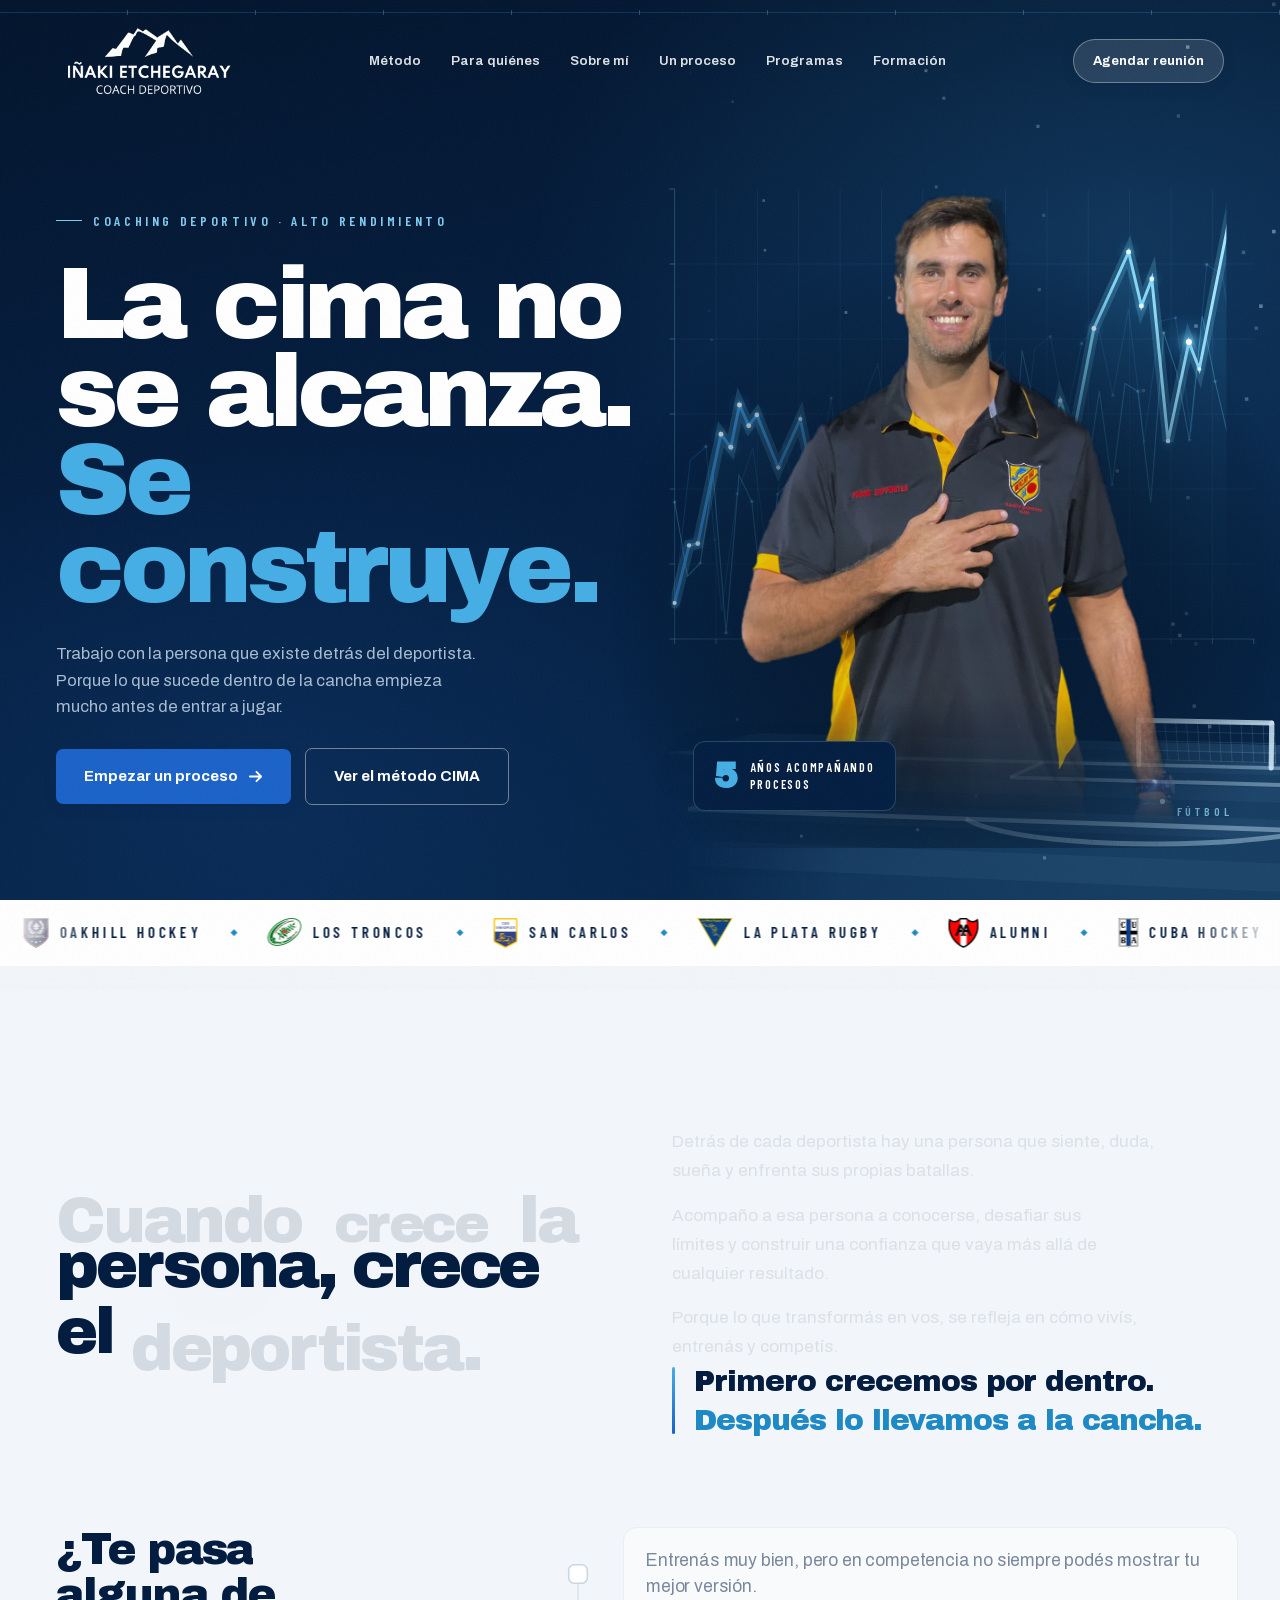
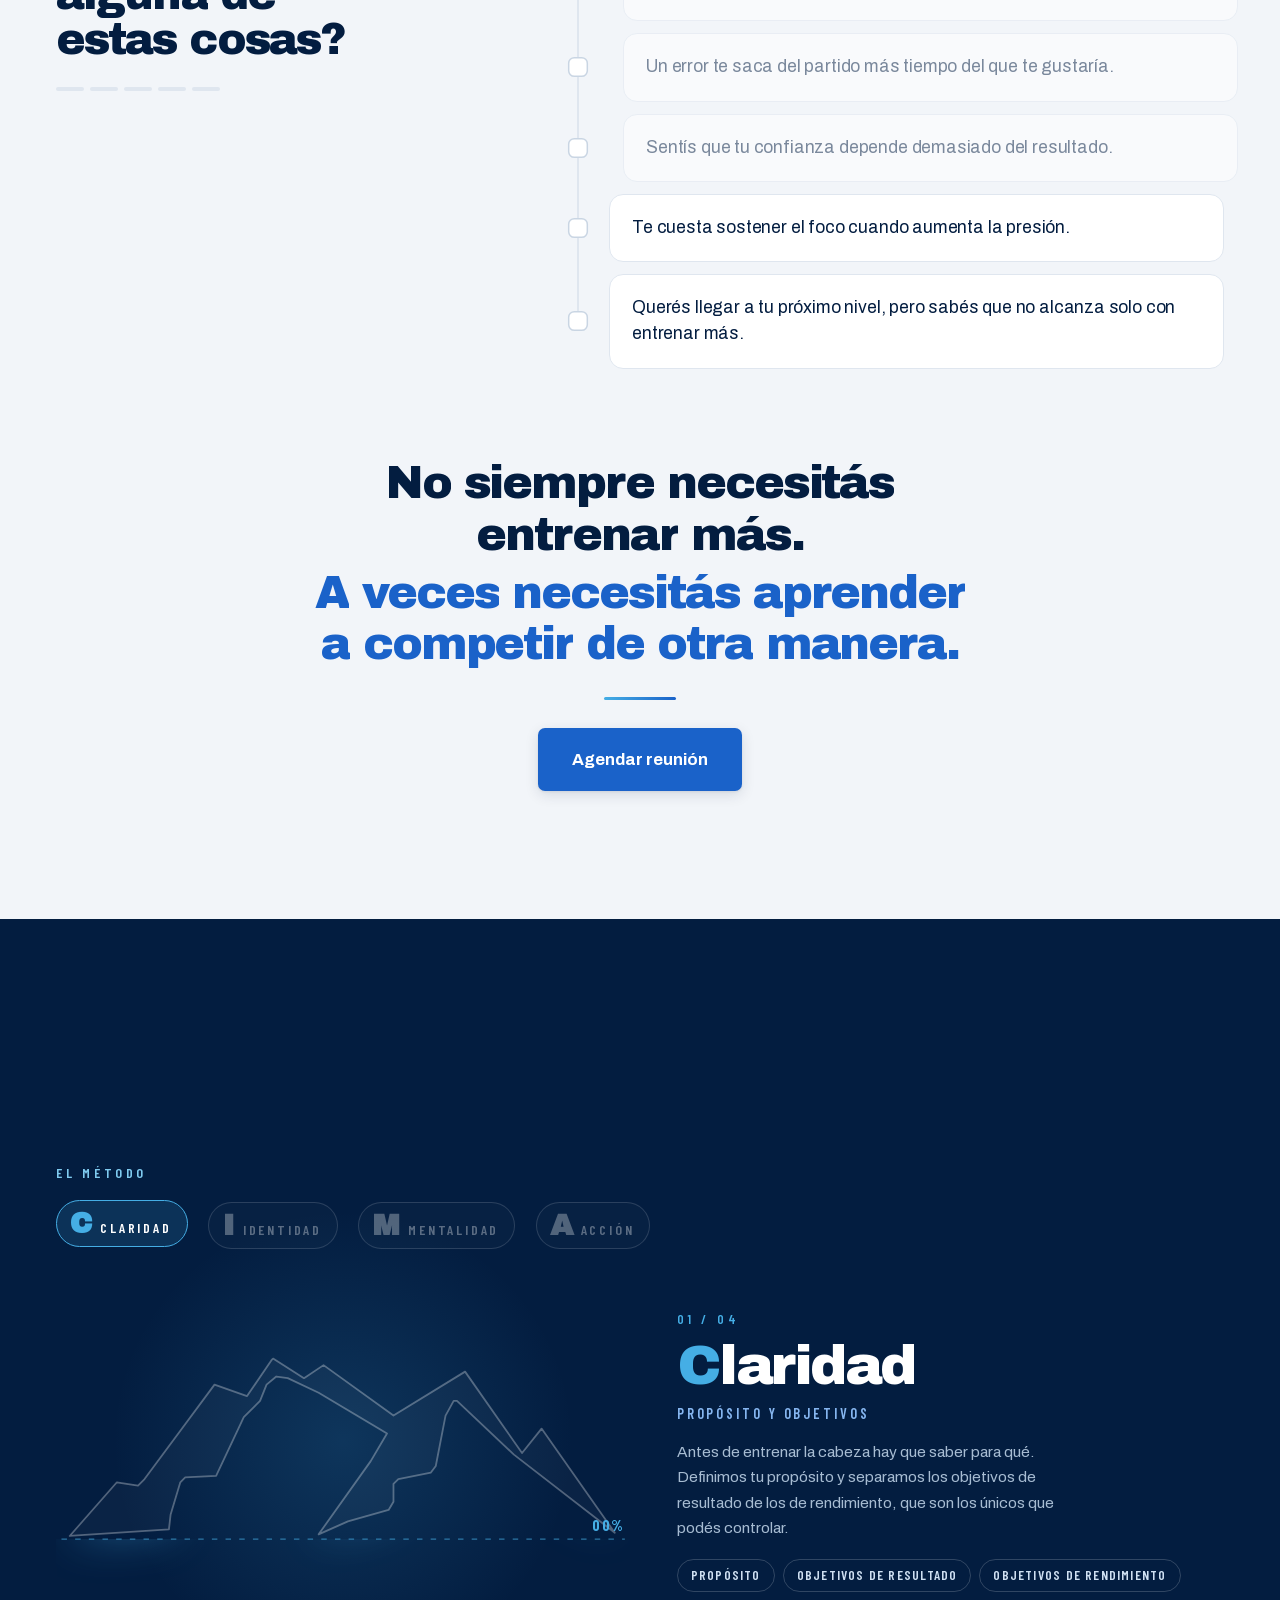
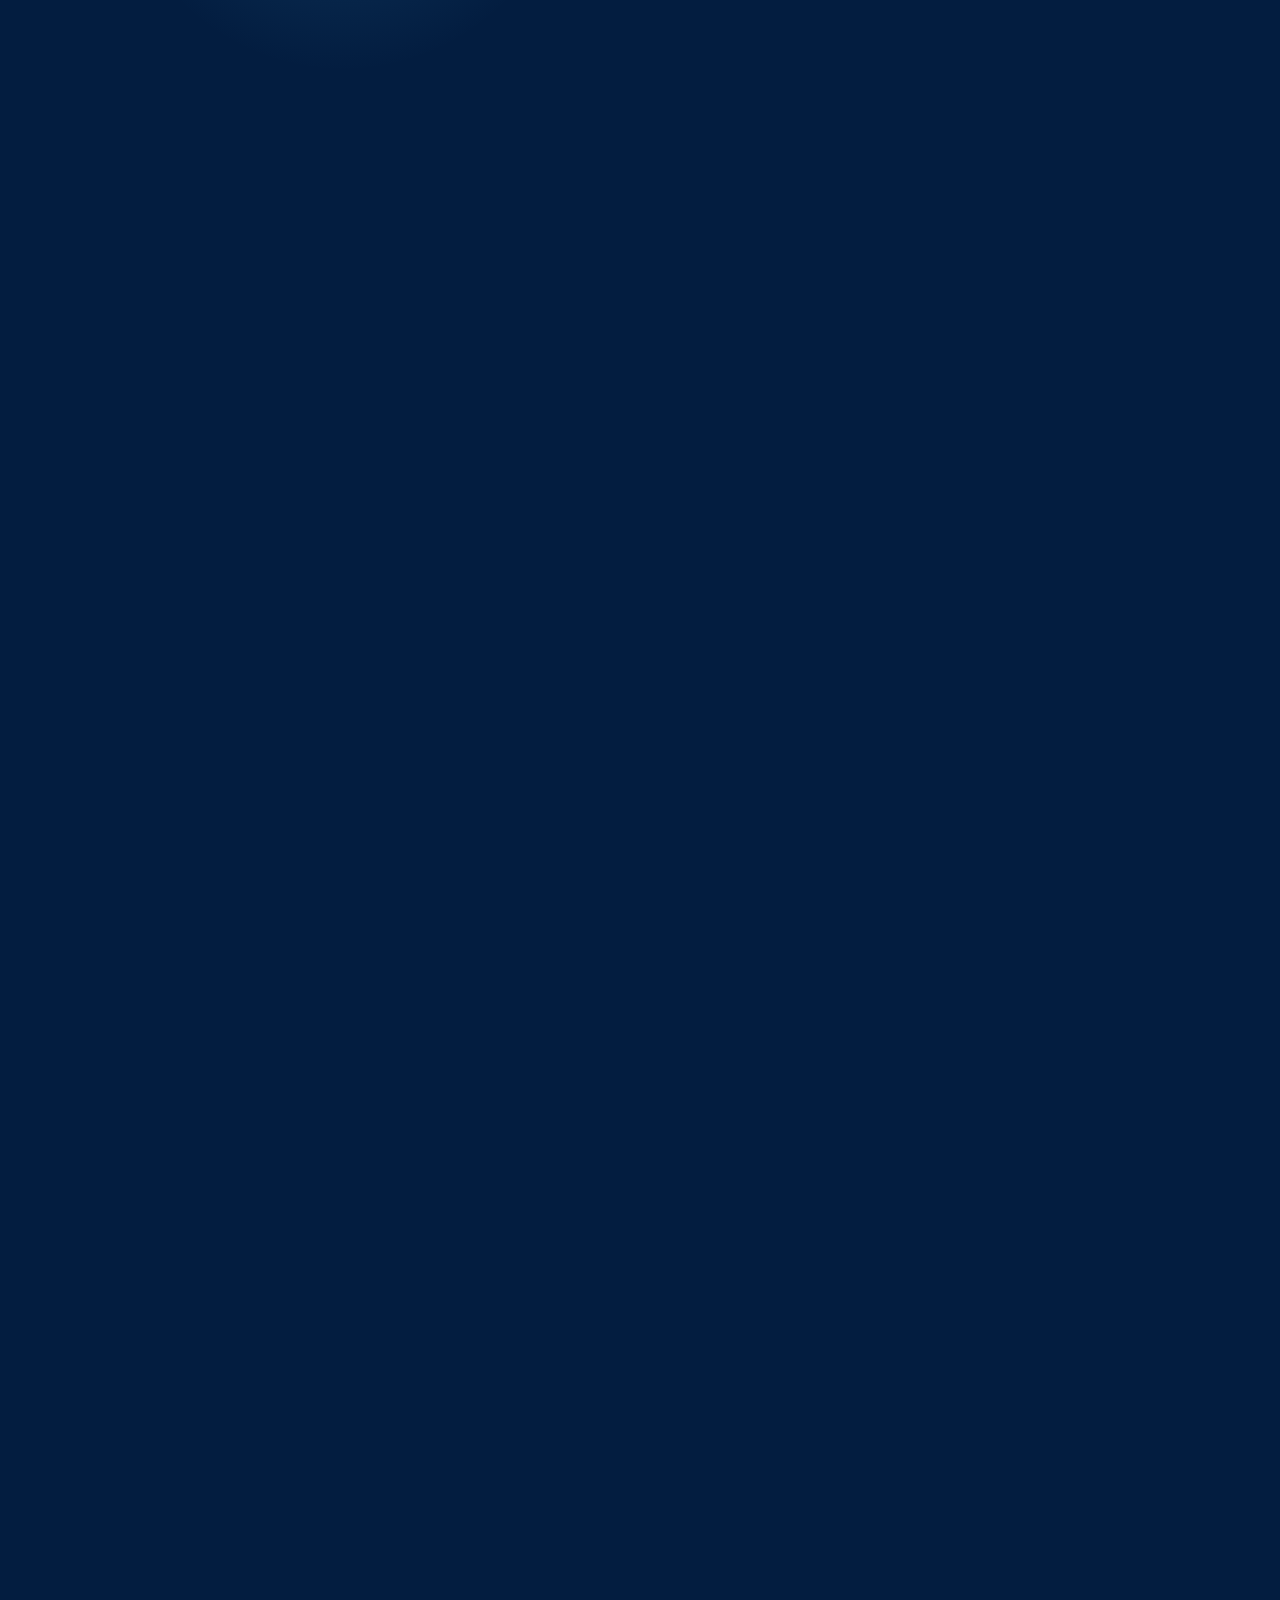
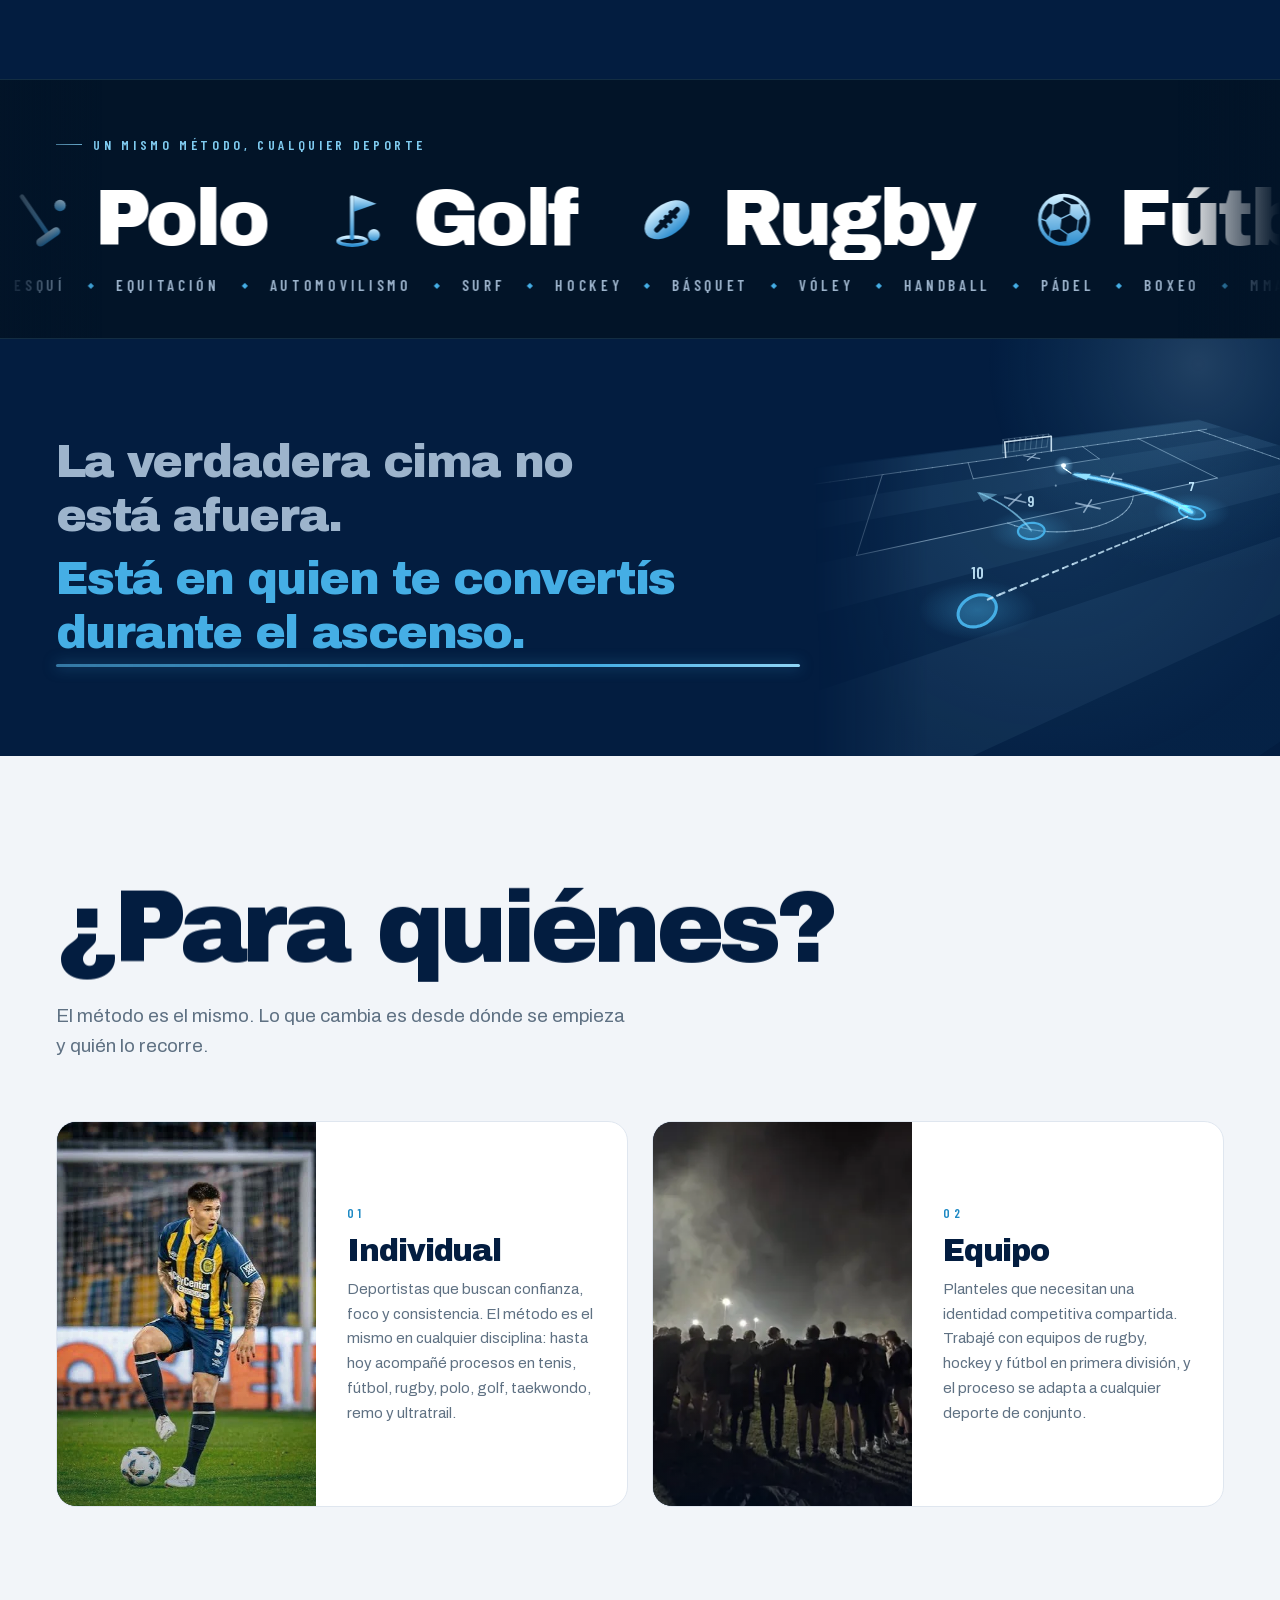
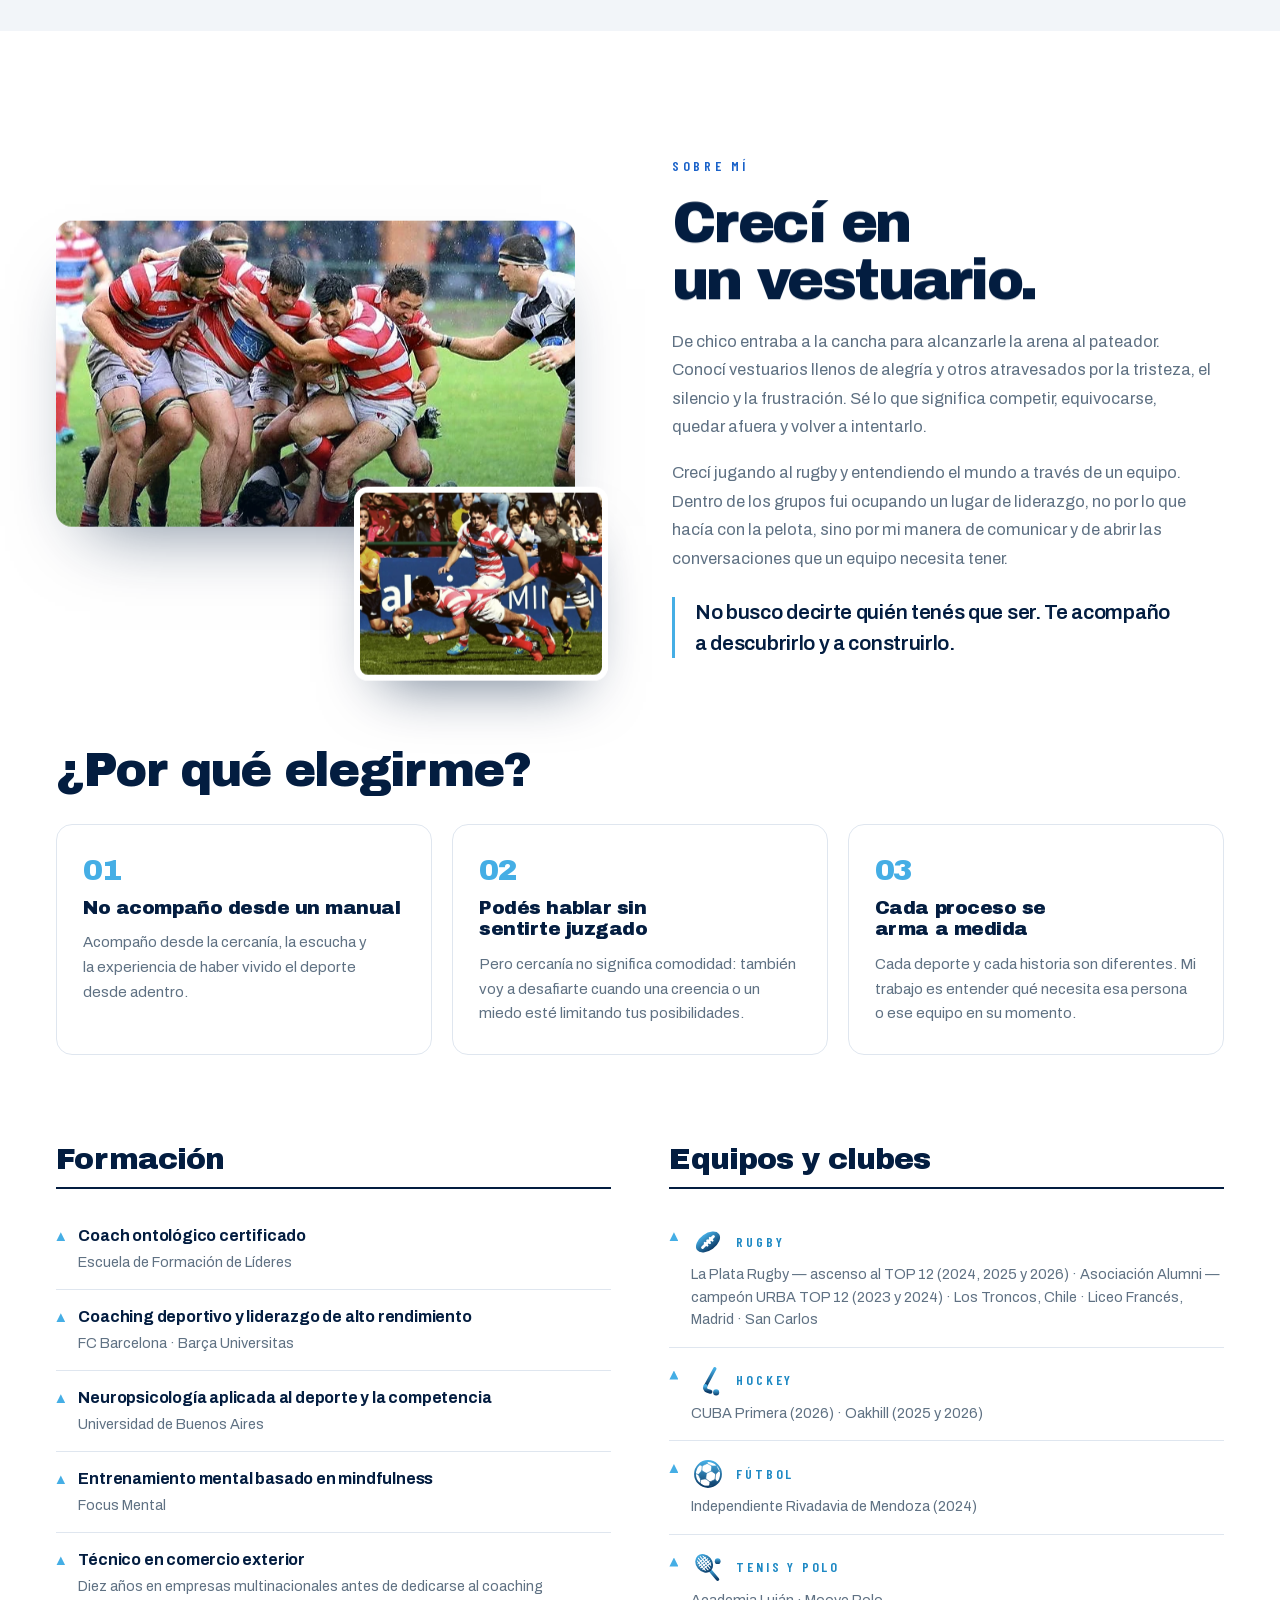
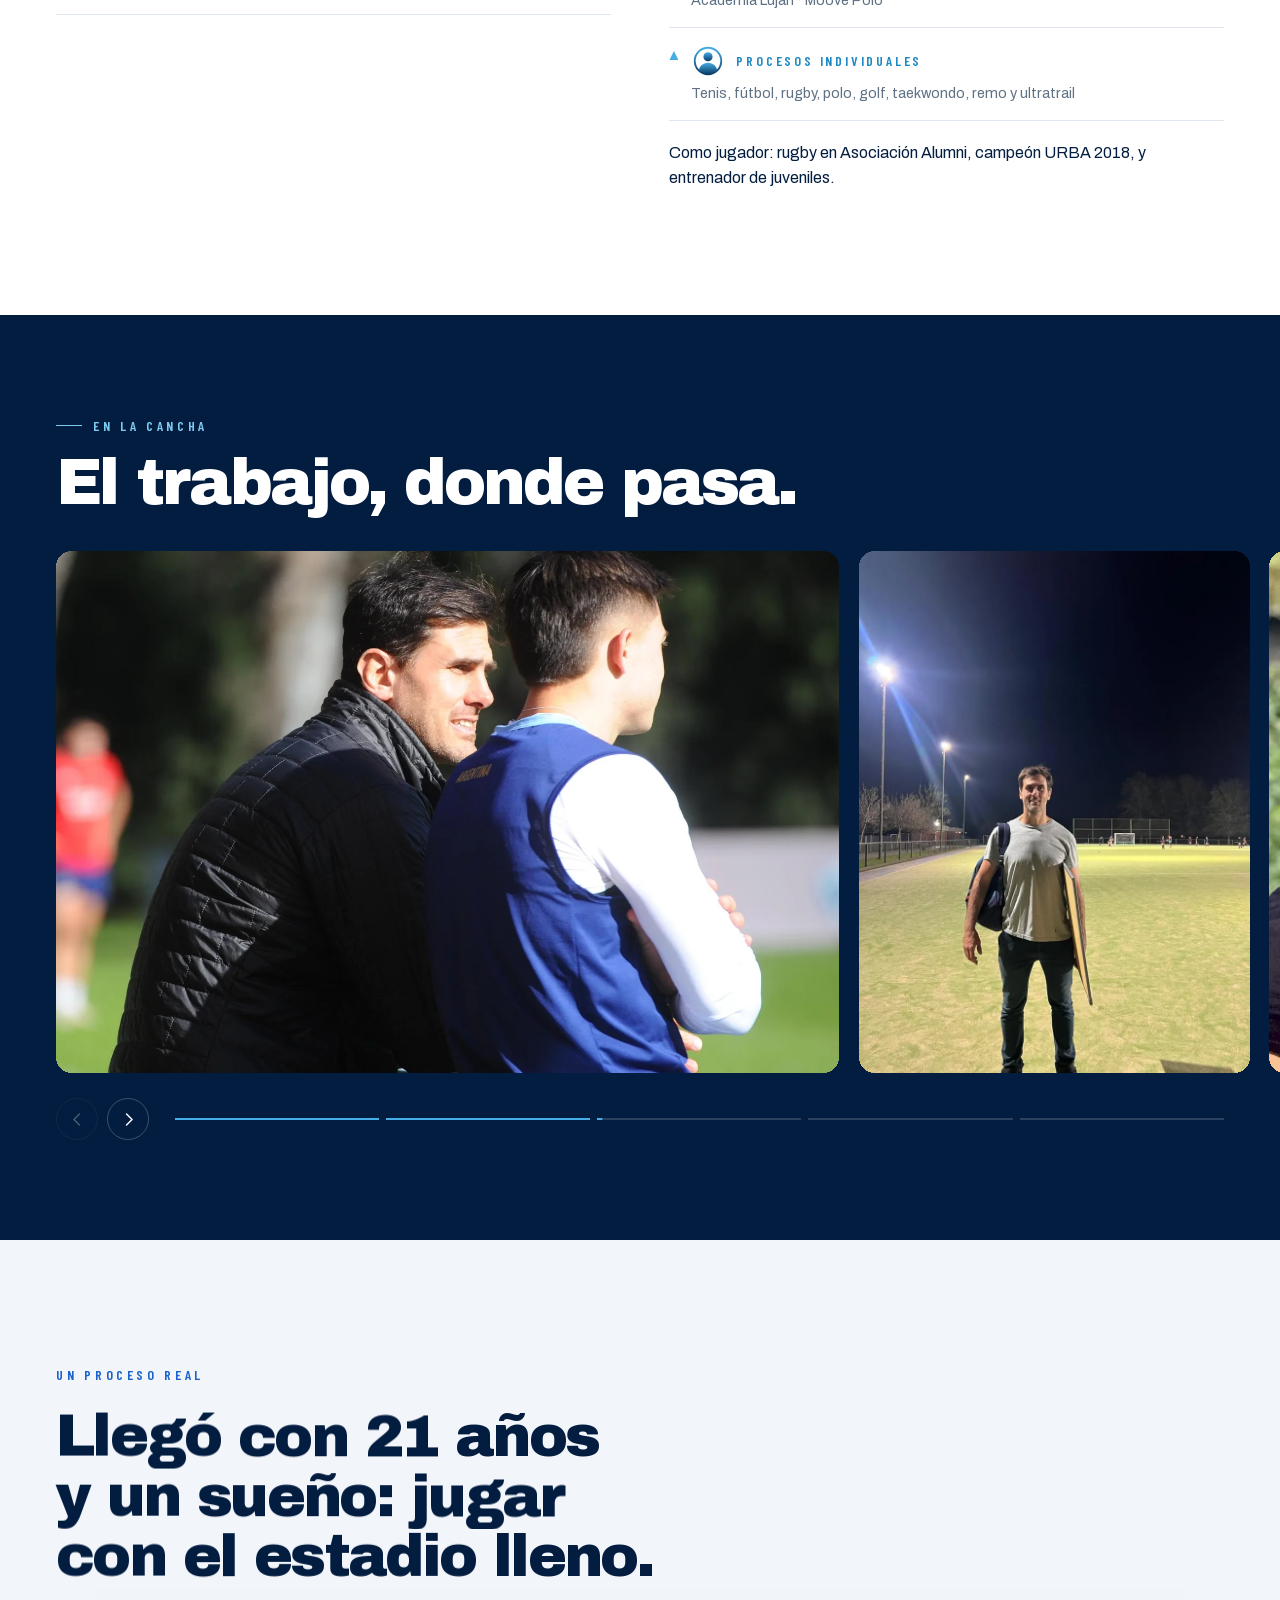
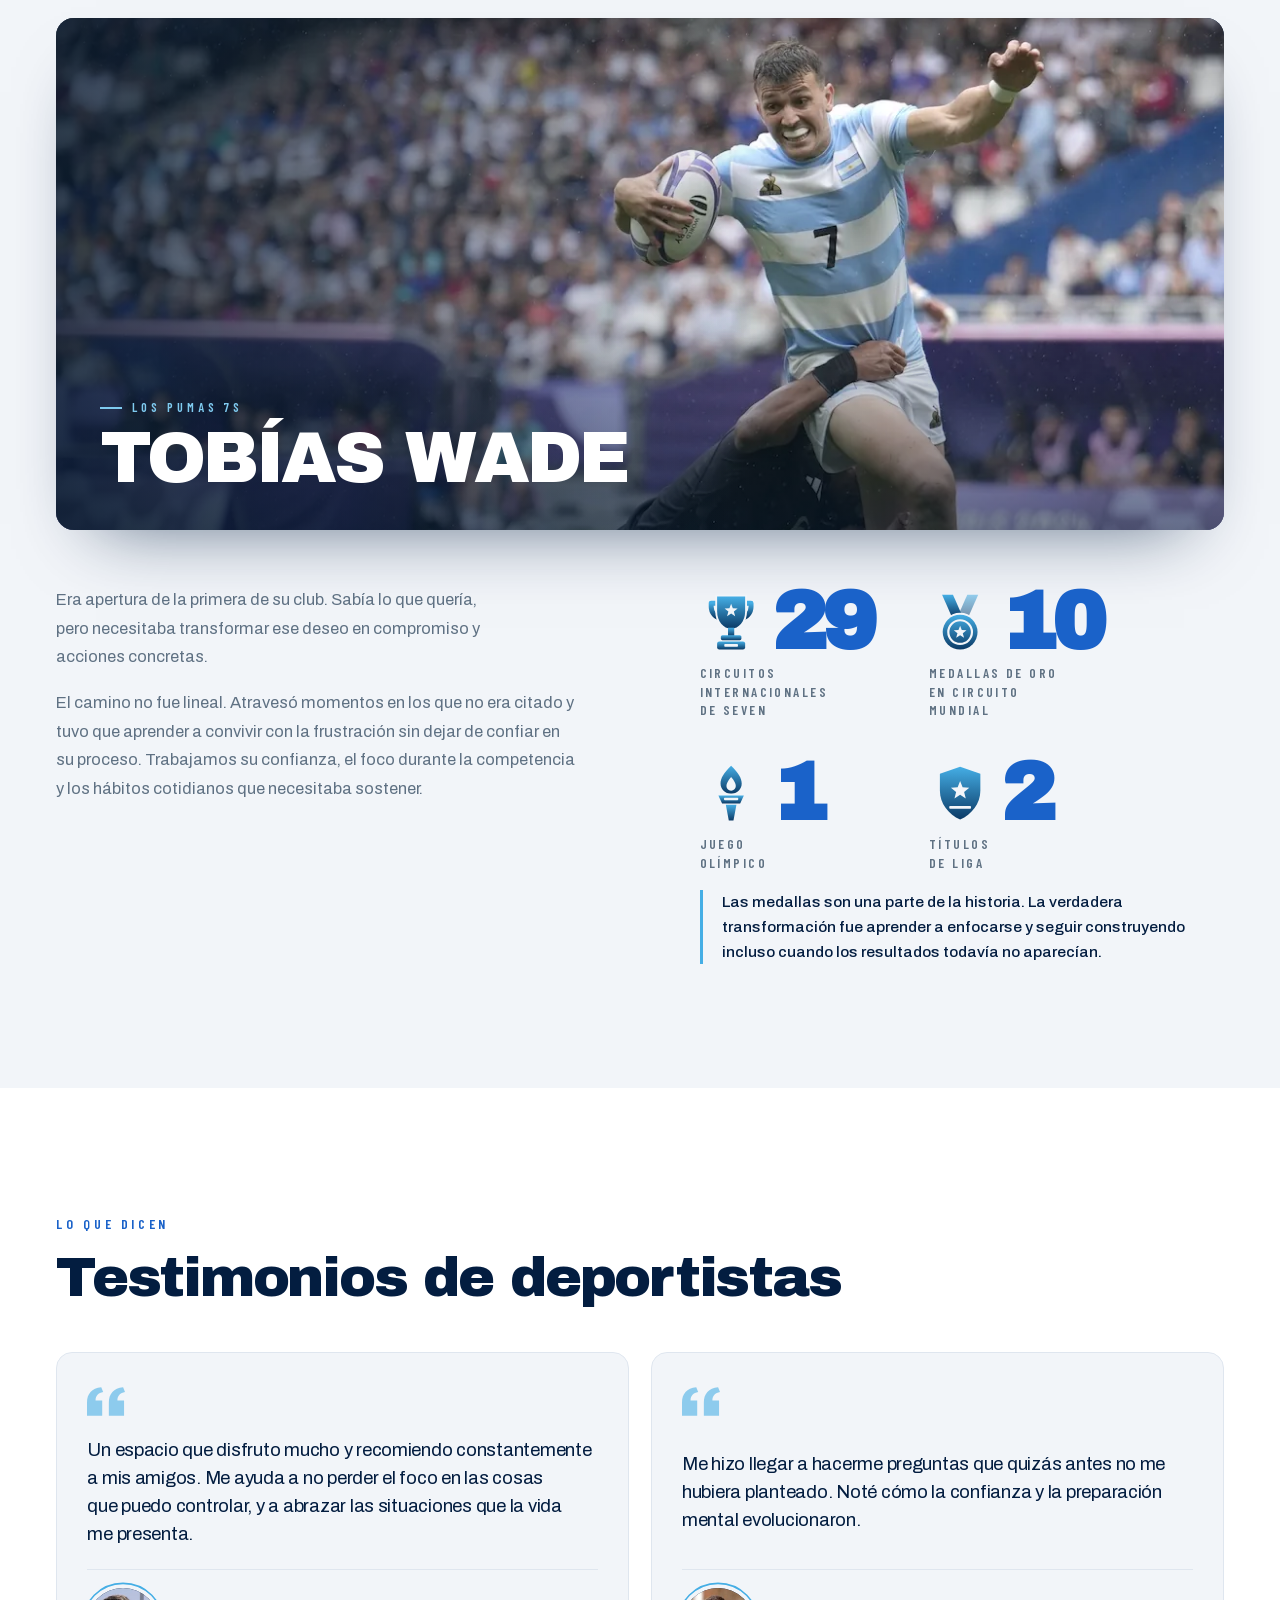
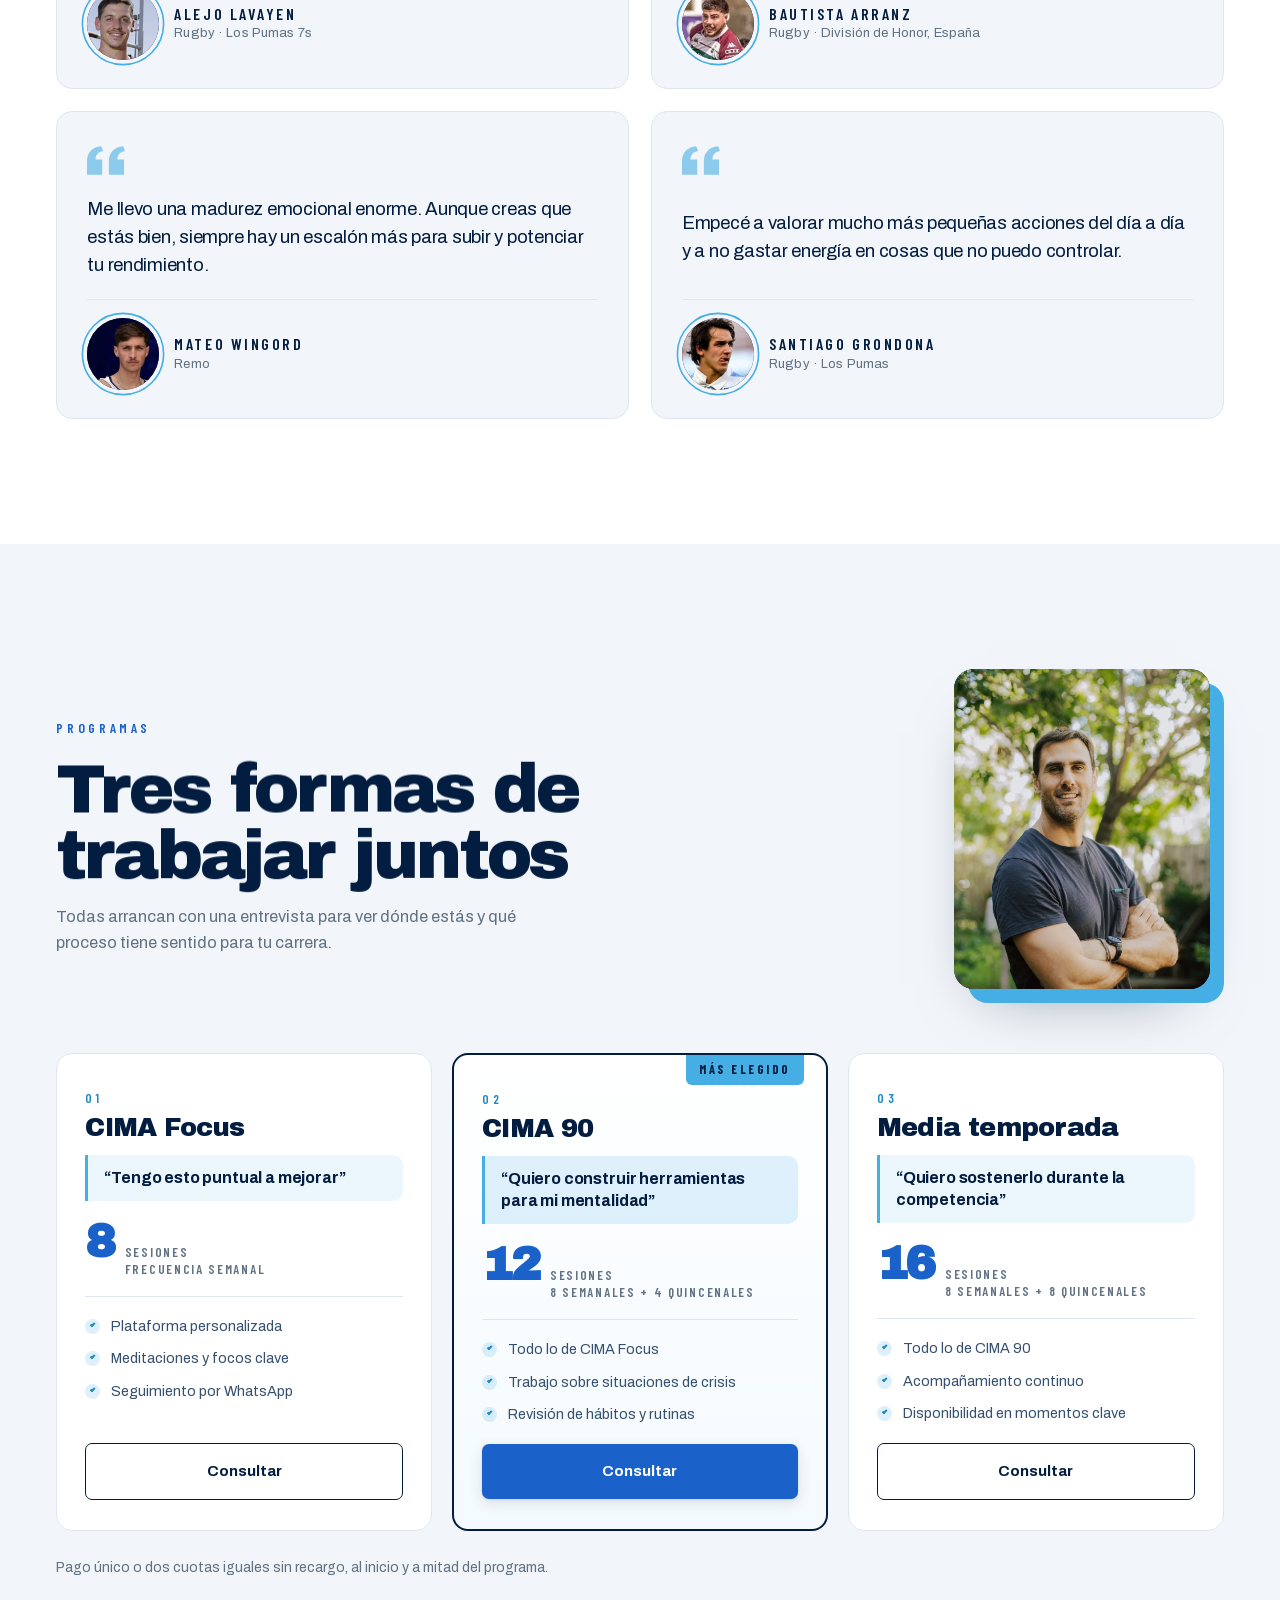
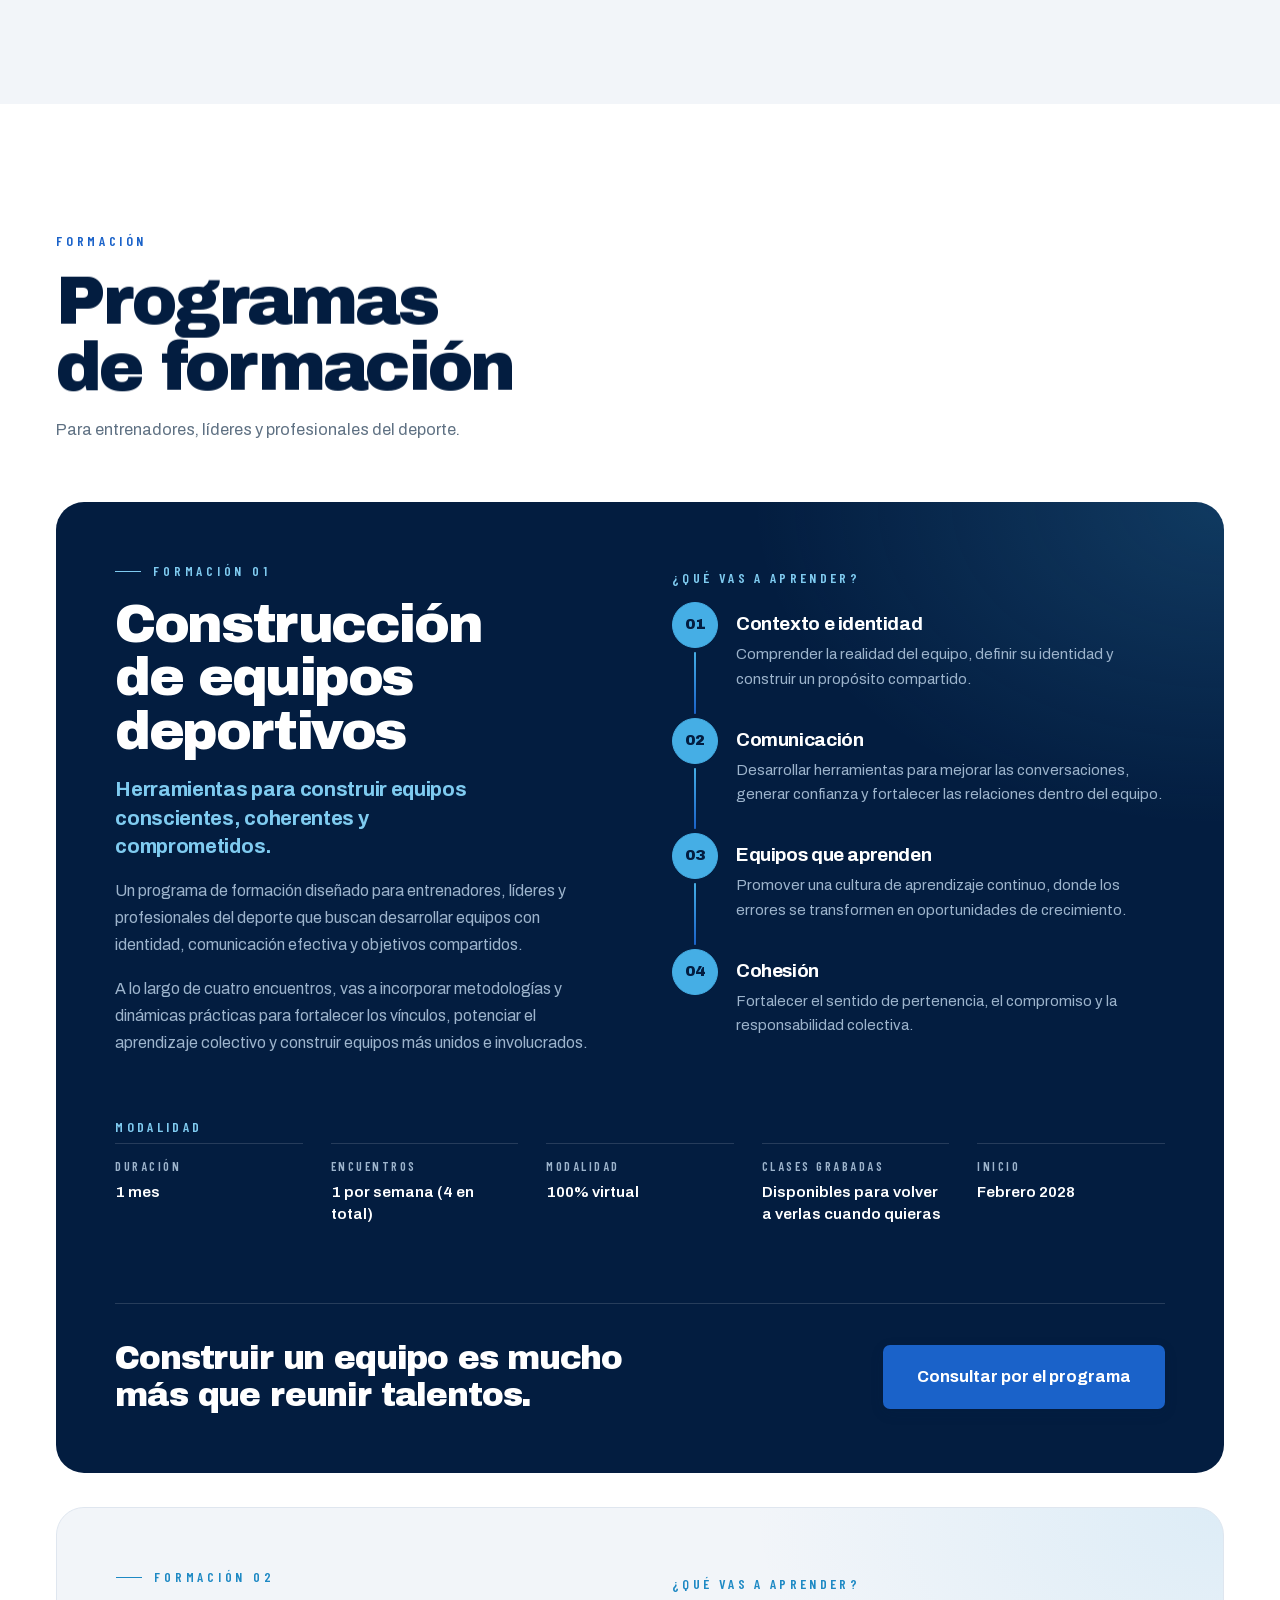
==== index.html @ 883ec8f5 "SEO para asistentes de IA: llms.txt, páginas propias, 404 y datos de contacto - llms.txt en la raíz:" ====
<!DOCTYPE html>
<html lang="es-AR">
<head>
<meta charset="utf-8">
<meta name="viewport" content="width=device-width, initial-scale=1, viewport-fit=cover">
<title>Iñaki Etchegaray — Coach deportivo</title>
<meta name="description" content="Coaching deportivo de alto rendimiento. Acompaño a deportistas, equipos y entrenadores a construir confianza, foco y consistencia con el método CIMA.">
<meta name="theme-color" content="#031D40">
<!-- El splash es la bienvenida: se ve una vez por visita. Si ya se vio
     en esta pestaña, se saca antes de pintar, sin parpadeo. -->
<script>try{if(sessionStorage.getItem("splash-visto"))document.documentElement.classList.add("sin-splash")}catch(e){}</script>
<link rel="canonical" href="https://inakietchegaray.com.ar/">

<!-- Vista previa al compartir (WhatsApp, Instagram, Telegram, LinkedIn…).
     Tres cosas que WhatsApp necesita sí o sí y antes no estaban:
     la URL de la imagen tiene que ser ABSOLUTA (una ruta relativa no la
     puede resolver), el formato tiene que ser JPG o PNG (su rastreador
     no renderiza WebP) y conviene declarar el tamaño para que arme la
     tarjeta grande en vez de la miniatura.
     El ?v= es para forzarle el refresco: WhatsApp cachea la vista
     previa por URL durante días. Si se cambia la imagen, hay que
     subirle el número. -->
<meta property="og:type" content="website">
<meta property="og:url" content="https://inakietchegaray.com.ar/">
<meta property="og:site_name" content="Iñaki Etchegaray · Coach deportivo">
<meta property="og:locale" content="es_AR">
<meta property="og:title" content="Iñaki Etchegaray — Coach deportivo">
<meta property="og:description" content="La cima no se alcanza, se construye. Acompaño a deportistas, equipos y cuerpos técnicos a construir confianza, foco y consistencia con el método CIMA.">
<meta property="og:image" content="https://inakietchegaray.com.ar/assets/brand/og-cover.jpg?v=1">
<meta property="og:image:secure_url" content="https://inakietchegaray.com.ar/assets/brand/og-cover.jpg?v=1">
<meta property="og:image:type" content="image/jpeg">
<meta property="og:image:width" content="1200">
<meta property="og:image:height" content="630">
<meta property="og:image:alt" content="Iñaki Etchegaray, coach deportivo. La cima no se alcanza, se construye.">

<meta name="twitter:card" content="summary_large_image">
<meta name="twitter:title" content="Iñaki Etchegaray — Coach deportivo">
<meta name="twitter:description" content="La cima no se alcanza, se construye. Coaching deportivo de alto rendimiento para deportistas, equipos y cuerpos técnicos.">
<meta name="twitter:image" content="https://inakietchegaray.com.ar/assets/brand/og-cover.jpg?v=1">
<!-- Para Google: quién es Iñaki y qué ofrece (schema.org). Son los
     mismos datos que ya muestra la página: nombre, mail, Instagram y
     WhatsApp. -->
<script type="application/ld+json">
{
  "@context": "https://schema.org",
  "@graph": [
    {
      "@type": "Person",
      "@id": "https://inakietchegaray.com.ar/#inaki",
      "name": "Iñaki Etchegaray",
      "jobTitle": "Coach deportivo",
      "url": "https://inakietchegaray.com.ar/",
      "image": "https://inakietchegaray.com.ar/assets/img/g3-brazos.webp",
      "email": "mailto:ietchegarayp@gmail.com",
      "knowsAbout": ["Coaching deportivo", "Entrenamiento mental", "Liderazgo de alto rendimiento", "Construcción de equipos deportivos"],
      "mainEntityOfPage": "https://inakietchegaray.com.ar/sobre-mi/",
      "sameAs": ["https://instagram.com/ietchegaray"]
    },
    {
      "@type": ["ProfessionalService", "Organization"],
      "@id": "https://inakietchegaray.com.ar/#coaching",
      "name": "Iñaki Etchegaray — Coach deportivo",
      "description": "Coaching deportivo de alto rendimiento. Acompaño a deportistas, equipos y entrenadores a construir confianza, foco y consistencia con el método CIMA.",
      "url": "https://inakietchegaray.com.ar/",
      "image": "https://inakietchegaray.com.ar/assets/brand/og-cover.jpg",
      "logo": "https://inakietchegaray.com.ar/assets/brand/logo-color.webp",
      "telephone": "+54 9 11 5923-6762",
      "email": "ietchegarayp@gmail.com",
      "contactPoint": {
        "@type": "ContactPoint",
        "contactType": "customer service",
        "telephone": "+54 9 11 5923-6762",
        "email": "ietchegarayp@gmail.com",
        "url": "https://inakietchegaray.com.ar/contacto/",
        "availableLanguage": ["es"]
      },
      "address": {"@type": "PostalAddress", "addressCountry": "AR"},
      "founder": {"@id": "https://inakietchegaray.com.ar/#inaki"},
      "sameAs": ["https://instagram.com/ietchegaray"]
    },
    {
      "@type": "Course",
      "@id": "https://inakietchegaray.com.ar/#formacion-equipos",
      "name": "Construcción de equipos deportivos",
      "description": "Herramientas para construir equipos conscientes, coherentes y comprometidos. Un programa de formación para entrenadores, líderes y profesionales del deporte, en cuatro encuentros virtuales.",
      "url": "https://inakietchegaray.com.ar/#formacion-equipos",
      "inLanguage": "es",
      "provider": {"@id": "https://inakietchegaray.com.ar/#inaki"}
    },
    {
      "@type": "Course",
      "@id": "https://inakietchegaray.com.ar/#formacion-coaching",
      "name": "Coaching deportivo",
      "description": "Herramientas para potenciar el rendimiento deportivo y el desarrollo personal. Un programa de formación de cuatro meses para entrenadores, profesionales del deporte y personas interesadas en acompañar el desarrollo de deportistas y equipos.",
      "url": "https://inakietchegaray.com.ar/#formacion-coaching",
      "inLanguage": "es",
      "provider": {"@id": "https://inakietchegaray.com.ar/#inaki"}
    },
    {
      "@type": "WebSite",
      "@id": "https://inakietchegaray.com.ar/#web",
      "url": "https://inakietchegaray.com.ar/",
      "name": "Iñaki Etchegaray",
      "inLanguage": "es-AR",
      "publisher": {"@id": "https://inakietchegaray.com.ar/#inaki"}
    }
  ]
}
</script>

<link rel="icon" href="assets/brand/favicon.svg" type="image/svg+xml">
<!-- iOS ignora el favicon SVG: usa este cuando alguien guarda la web
     en la pantalla de inicio. Va con fondo opaco a propósito, porque
     iOS rellena de negro cualquier transparencia. -->
<link rel="apple-touch-icon" href="assets/brand/apple-touch-icon.png">
<meta name="apple-mobile-web-app-title" content="Iñaki Etchegaray">
<!-- Las tres caras que se ven apenas carga. El resto las pide el
     navegador cuando las necesita. -->
<link rel="preload" href="assets/fonts/archivo-var-latin.woff2" as="font" type="font/woff2" crossorigin>
<link rel="preload" href="assets/fonts/archivo-black-latin.woff2" as="font" type="font/woff2" crossorigin>
<link rel="preload" href="assets/fonts/barlow-cond-600-latin.woff2" as="font" type="font/woff2" crossorigin>
<link rel="stylesheet" href="styles.css?v=20261095">
</head>
<body>

<div class="splash" data-splash aria-hidden="true">
  <div class="splash-inner">
    <svg class="splash-mark" viewBox="0 0 336 110" aria-hidden="true">
      <path class="splash-fill" d="M125 0 L144 12 L156 4 L199 35 L243 8 L278 58 L290 43 L335 107 L273 59 L238 26 L236 26 L231 35 L225 66 L222 70 L202 74 L199 77 L199 88 L196 93 L171 100 L153 108 L185 63 L195 46 L153 21 L134 12 L127 11 L121 16 L117 26 L107 36 L90 72 L71 73 L68 76 L62 96 L61 105 L0 109 L29 76 L42 78 L46 74 L89 16 L109 23 L124 1 Z"/>
    </svg>
    <span class="splash-word">LA CIMA SE CONSTRUYE</span>
  </div>
</div>

<div class="grain" aria-hidden="true"></div>
<div class="progress" aria-hidden="true"><i data-progress></i><b class="progress-pelota" data-progress-ball><svg viewBox="0 0 24 24"><defs><clipPath id="ppBola"><circle cx="12" cy="12" r="7.5"/></clipPath></defs><g class="pp-b pp-futbol is-on"><g transform="translate(2.196 2.196) scale(0.4902)"><circle cx="20" cy="20" r="15.3"/><g clip-path="url(#cPelota)"><path class="pp-gajos" d="M22.43 29.27L21.70 33.77L27.12 33.77L31.20 29.27L28.30 26.50ZM15.86 34.64L10.75 31.03L7.18 29.67L10.08 32.44L15.45 35.52ZM4.38 20.74L4.33 23.81L5.06 19.32L5.56 13.47L5.14 14.34ZM18.08 19.26L12.71 16.19L8.63 20.68L11.48 26.53L17.32 25.66ZM29.06 20.10L32.72 16.48L29.87 10.63L24.45 10.63L23.95 16.48ZM19.13 4.48L13.30 5.36L9.64 8.97L13.21 10.33L19.08 7.56Z"/><path d="M5.06 19.32L8.63 20.68M5.06 19.32L4.33 23.81M5.06 19.32L5.56 13.47M8.63 20.68L11.48 26.53M8.63 20.68L12.71 16.19M4.33 23.81L7.18 29.67M4.33 23.81L4.38 20.74M11.48 26.53L10.75 31.03M11.48 26.53L17.32 25.66M5.56 13.47L9.64 8.97M5.56 13.47L5.14 14.34M12.71 16.19L13.21 10.33M12.71 16.19L18.08 19.26M7.18 29.67L10.75 31.03M7.18 29.67L10.08 32.44M10.75 31.03L15.86 34.64M9.64 8.97L13.21 10.33M9.64 8.97L13.30 5.36M13.21 10.33L19.08 7.56M4.38 20.74L5.14 14.34M17.32 25.66L18.08 19.26M17.32 25.66L22.43 29.27M18.08 19.26L23.95 16.48M10.08 32.44L15.45 35.52M15.86 34.64L15.45 35.52M15.86 34.64L21.70 33.77M13.30 5.36L19.13 4.48M19.08 7.56L24.45 10.63M19.08 7.56L19.13 4.48M22.43 29.27L21.70 33.77M22.43 29.27L28.30 26.50M23.95 16.48L24.45 10.63M23.95 16.48L29.06 20.10M15.45 35.52L20.87 35.52M21.70 33.77L27.12 33.77M24.45 10.63L29.87 10.63M19.13 4.48L24.55 4.48M28.30 26.50L29.06 20.10M28.30 26.50L31.20 29.27M29.06 20.10L32.72 16.48M20.87 35.52L26.70 34.64M27.12 33.77L31.20 29.27M27.12 33.77L26.70 34.64M29.87 10.63L32.72 16.48M29.87 10.63L29.92 7.56M24.55 4.48L29.92 7.56M31.20 29.27L34.86 25.66M32.72 16.48L35.62 19.26M26.70 34.64L30.36 31.03M29.92 7.56L32.82 10.33M34.86 25.66L35.62 19.26M34.86 25.66L34.44 26.53M35.62 19.26L35.67 16.19M30.36 31.03L34.44 26.53M32.82 10.33L35.67 16.19"/></g></g></g><g class="pp-b pp-tenis"><circle cx="12" cy="12" r="7.5"/><path clip-path="url(#ppBola)" d="M5.4 6.4c3.4 2.6 3.4 8.6 0 11.2M18.6 6.4c-3.4 2.6-3.4 8.6 0 11.2"/></g><g class="pp-b pp-basquet"><circle cx="12" cy="12" r="7.5"/><path clip-path="url(#ppBola)" d="M4.5 12h15M12 4.5v15M7.3 6.2c2.4 3.2 2.4 8.4 0 11.6M16.7 6.2c-2.4 3.2-2.4 8.4 0 11.6"/></g><g class="pp-b pp-voley"><circle cx="12" cy="12" r="7.5"/><g clip-path="url(#ppBola)"><path class="pp-franja" d="M12 12C11 8.6 12.2 6 15.4 4.9L18.4 6.6C15.3 7.2 13.6 9.2 13.6 12.4ZM12 12C14.6 14.4 17.6 14.7 20 12.6L19.6 16C17 17 14.2 16.3 12.4 14.3ZM12 12C8.6 12.9 6.9 15.3 7.3 18.6L4.7 16.4C4.6 13.6 6.3 11.4 9.4 10.5Z"/><path d="M12 12C11 8.6 12.2 6 15.4 4.9M12 12C14.6 14.4 17.6 14.7 20 12.6M12 12C8.6 12.9 6.9 15.3 7.3 18.6"/></g></g><g class="pp-b pp-rugby"><ellipse cx="12" cy="12" rx="10.5" ry="6.3"/><path d="M4.4 12h15.2M9 10.6v2.8M12 10.4v3.2M15 10.6v2.8"/></g></svg></b></div>
<a class="skip" href="#persona">Saltar al contenido</a>

<nav class="nav" data-nav>
  <a class="brand" href="#top" aria-label="Iñaki Etchegaray, inicio">
    <!-- Dos versiones del logo: la blanca mientras el nav está sobre
         el hero oscuro, la de color cuando el nav se vuelve sólido.
         Se cruzan con opacidad, así no hay parpadeo de carga. -->
    <img class="brand-dark" src="assets/brand/logo-blanco.webp" alt="Iñaki Etchegaray — Coach deportivo" width="1200" height="583">
    <img class="brand-light" src="assets/brand/logo-celeste.webp" alt="" aria-hidden="true" width="1200" height="583">
  </a>
  <div class="nav-links">
    <a href="#metodo">Método</a>
    <a href="#para-quienes">Para quiénes</a>
    <a href="#sobre">Sobre mí</a>
    <a href="#proceso">Un proceso</a>
    <a href="#programas">Programas</a>
    <a href="#formacion">Formación</a>
  </div>
  <a class="btn btn-sm" href="https://wa.me/5491159236762?text=%C2%A1Hola%20I%C3%B1aki%21%20Vi%20tu%20web%20y%20quiero%20agendar%20una%20reuni%C3%B3n." target="_blank" rel="noopener" data-magnetic data-magnetic-strength="0.25">Agendar reunión</a>
  <button class="nav-toggle" type="button" aria-expanded="false" aria-controls="menu-movil" aria-label="Abrir menú" data-menu-toggle><i></i><i></i></button>
</nav>
<!-- El menú del teléfono: los mismos cinco links del nav, a pantalla
     completa. Va fuera del <nav> porque el nav tiene transform (se
     esconde al bajar), y un fixed adentro quedaría atado a su caja. -->
<div class="menu-movil" id="menu-movil" data-menu hidden>
  <div class="menu-movil-links">
    <a href="#metodo">Método</a>
    <a href="#para-quienes">Para quiénes</a>
    <a href="#sobre">Sobre mí</a>
    <a href="#proceso">Un proceso</a>
    <a href="#programas">Programas</a>
    <a href="#formacion">Formación</a>
  </div>
  <a class="btn btn-lg" href="https://wa.me/5491159236762?text=%C2%A1Hola%20I%C3%B1aki%21%20Vi%20tu%20web%20y%20quiero%20agendar%20una%20reuni%C3%B3n." target="_blank" rel="noopener">Agendar reunión</a>
</div>

<!-- ============ HERO ============
     Un gráfico de rendimiento que se traza solo y cuya silueta es la
     montaña. Sube, recae, remonta más alto y llega a la cumbre: es
     el mismo relato que cuenta la sección "Un proceso real". -->
<header class="hero" id="top">
  <canvas class="estadio" data-estadio aria-hidden="true"></canvas>
  <canvas class="curve" data-curve aria-hidden="true"></canvas>

  <div class="hero-grid">
    <div class="hero-copy">
      <p class="kicker hero-kicker"><i></i>Coaching deportivo · Alto rendimiento</p>
      <h1 class="hero-title" data-split="chars">La cima no se alcanza. <em>Se construye.</em></h1>
      <p class="hero-sub" data-split="words">Trabajo con la persona que existe detrás del deportista. Porque lo que sucede dentro de la cancha empieza mucho antes de entrar a jugar.</p>
      <div class="hero-actions">
        <a class="btn" href="https://wa.me/5491159236762?text=%C2%A1Hola%20I%C3%B1aki%21%20Vi%20tu%20web%20y%20quiero%20empezar%20un%20proceso." target="_blank" rel="noopener" data-magnetic data-magnetic-strength="0.3">
          <span>Empezar un proceso</span>
          <svg viewBox="0 0 16 16" fill="none" aria-hidden="true"><path d="M2 8h12M9 3l5 5-5 5" stroke="currentColor" stroke-width="2" stroke-linecap="round" stroke-linejoin="round"/></svg>
        </a>
        <a class="btn btn-ghost" href="#metodo">Ver el método CIMA</a>
      </div>
    </div>

    <div class="hero-media" data-parallax="-0.22">
      <img class="hero-cut" src="assets/img/hero-cuerpo.webp" alt="Iñaki Etchegaray" width="971" height="1400" fetchpriority="high">
      <div class="hero-chip">
        <b data-count-to="5">0</b>
        <span>años acompañando<br>procesos</span>
      </div>
    </div>
  </div>
</header>

<section class="marquee" aria-label="Clubes y equipos acompañados">
  <!-- El escudo es OPCIONAL por club: el que lo tiene lo muestra, el
       que no, va solo con su nombre. Así se pueden ir sumando de a
       uno sin tocar nada más. -->
  <div class="marquee-track" data-marquee>
    <span class="mq-club"><img class="mq-crest" src="assets/brand/clubes/la-plata.png" alt="" aria-hidden="true" width="141" height="120">La Plata Rugby</span><i>◆</i><span class="mq-club"><img class="mq-crest" src="assets/brand/clubes/alumni.png" alt="" aria-hidden="true" width="121" height="120">Alumni</span><i>◆</i><span class="mq-club"><img class="mq-crest" src="assets/brand/clubes/cuba.png" alt="" aria-hidden="true" width="80" height="120">CUBA Hockey</span><i>◆</i><span class="mq-club"><img class="mq-crest" src="assets/brand/clubes/independiente-rivadavia.png" alt="" aria-hidden="true" width="120" height="120">Independiente Rivadavia</span><i>◆</i><span class="mq-club"><img class="mq-crest" src="assets/brand/clubes/oakhill.png" alt="" aria-hidden="true" width="100" height="120">Oakhill Hockey</span><i>◆</i><span class="mq-club"><img class="mq-crest" src="assets/brand/clubes/los-troncos.png" alt="" aria-hidden="true" width="136" height="120">Los Troncos</span><i>◆</i><span class="mq-club"><img class="mq-crest" src="assets/brand/clubes/san-carlos.png" alt="" aria-hidden="true" width="98" height="120">San Carlos</span><i>◆</i>
  </div>
</section>

<!-- ============ LA PERSONA Y EL PROBLEMA ============
     Después de quién es Iñaki: la idea que lo guía y, enseguida, los
     problemas en los que el visitante se reconoce. Cierra con la
     respuesta, que abre la sección del método. -->
<section class="persona" id="persona" aria-labelledby="persona-t">
  <div class="shell persona-top">
    <div class="persona-cabeza">
      <!-- Anillos de crecimiento, como los de un tronco: el núcleo es la
           persona, los de afuera el deportista. Se expanden con el scroll. -->
      <svg class="persona-anillos" viewBox="-300 -300 600 600" aria-hidden="true">
        <defs><radialGradient id="gNucleo"><stop offset="0" stop-color="#7FCBF0" stop-opacity=".75"/><stop offset=".4" stop-color="#45AEE5" stop-opacity=".22"/><stop offset="1" stop-color="#45AEE5" stop-opacity="0"/></radialGradient></defs>
        <circle class="pa-halo" r="150" fill="url(#gNucleo)"/>
        <g class="pa-grupo"><circle class="pa-anillo" r="34"/><circle class="pa-anillo" r="62"/><circle class="pa-anillo" r="94"/><circle class="pa-anillo" r="130"/><circle class="pa-anillo" r="170"/><circle class="pa-anillo" r="214"/><circle class="pa-anillo" r="262"/></g>
        <g class="pa-giro"><circle class="pa-trazo" r="196" pathLength="1"/></g>
        <g class="pa-orbita pa-orbita-1"><circle cx="-185" cy="185" r="4.5"/></g>
        <g class="pa-orbita pa-orbita-2"><circle cx="0" cy="-214" r="3.5"/></g>
      </svg>
      <h2 class="persona-title" id="persona-t">Cuando <span class="t-crece">crece</span> la persona, <span class="t-crece">crece</span> el deportista.</h2>
    </div>
    <div class="persona-texto">
      <p class="persona-p">Detrás de cada deportista hay una persona que siente, duda, sueña y enfrenta sus propias batallas.</p>
      <p class="persona-p">Acompaño a esa persona a conocerse, desafiar sus límites y construir una confianza que vaya más allá de cualquier resultado.</p>
      <p class="persona-p">Porque lo que transformás en vos, se refleja en cómo vivís, entrenás y competís.</p>
      <p class="persona-lema"><span class="persona-lema-a">Primero crecemos por dentro.</span> <span class="persona-lema-b">Después lo llevamos a la cancha.</span></p>
    </div>
  </div>
  <div class="shell persona-dolores">
    <div class="dolores-head">
      <h3 class="dolores-title">¿Te pasa alguna de estas cosas?</h3>
      <!-- cuántas se fueron tildando (solo con la animación activa) -->
      <span class="dolores-cuenta" aria-hidden="true"><i></i><i></i><i></i><i></i><i></i></span>
    </div>
    <div class="dolores-wrap">
      <span class="dolores-linea" aria-hidden="true"><i></i></span>
      <ul class="dolores">
        <li class="dolor"><svg class="dolor-check" viewBox="0 0 24 24" aria-hidden="true"><rect class="dolor-ping" x="2" y="2" width="20" height="20" rx="6"/><rect class="dolor-caja" x="2" y="2" width="20" height="20" rx="6"/><path class="dolor-tilde" pathLength="1" d="M7 12.4l3.4 3.4L17.2 8.6"/></svg><span class="dolor-txt">Entrenás muy bien, pero en competencia no siempre podés mostrar tu mejor versión.</span></li>
        <li class="dolor"><svg class="dolor-check" viewBox="0 0 24 24" aria-hidden="true"><rect class="dolor-ping" x="2" y="2" width="20" height="20" rx="6"/><rect class="dolor-caja" x="2" y="2" width="20" height="20" rx="6"/><path class="dolor-tilde" pathLength="1" d="M7 12.4l3.4 3.4L17.2 8.6"/></svg><span class="dolor-txt">Un error te saca del partido más tiempo del que te gustaría.</span></li>
        <li class="dolor"><svg class="dolor-check" viewBox="0 0 24 24" aria-hidden="true"><rect class="dolor-ping" x="2" y="2" width="20" height="20" rx="6"/><rect class="dolor-caja" x="2" y="2" width="20" height="20" rx="6"/><path class="dolor-tilde" pathLength="1" d="M7 12.4l3.4 3.4L17.2 8.6"/></svg><span class="dolor-txt">Sentís que tu confianza depende demasiado del resultado.</span></li>
        <li class="dolor"><svg class="dolor-check" viewBox="0 0 24 24" aria-hidden="true"><rect class="dolor-ping" x="2" y="2" width="20" height="20" rx="6"/><rect class="dolor-caja" x="2" y="2" width="20" height="20" rx="6"/><path class="dolor-tilde" pathLength="1" d="M7 12.4l3.4 3.4L17.2 8.6"/></svg><span class="dolor-txt">Te cuesta sostener el foco cuando aumenta la presión.</span></li>
        <li class="dolor"><svg class="dolor-check" viewBox="0 0 24 24" aria-hidden="true"><rect class="dolor-ping" x="2" y="2" width="20" height="20" rx="6"/><rect class="dolor-caja" x="2" y="2" width="20" height="20" rx="6"/><path class="dolor-tilde" pathLength="1" d="M7 12.4l3.4 3.4L17.2 8.6"/></svg><span class="dolor-txt">Querés llegar a tu próximo nivel, pero sabés que no alcanza solo con entrenar más.</span></li>
      </ul>
    </div>
  </div>
  <div class="shell dolores-cierre">
    <p class="dolores-frase"><span class="dolores-frase-a">No siempre necesitás entrenar más.</span> <span class="dolores-frase-b">A veces necesitás aprender a competir de otra manera.</span></p>
    <a class="btn btn-lg dolores-cta" href="https://wa.me/5491159236762?text=%C2%A1Hola%20I%C3%B1aki%21%20Vi%20tu%20web%20y%20quiero%20agendar%20una%20reuni%C3%B3n." target="_blank" rel="noopener" data-magnetic data-magnetic-strength="0.2">Agendar reunión</a>
  </div>
</section>

<!-- ============ MÉTODO CIMA ============ -->
<section class="cima" id="metodo" data-cima>
  <div class="cima-pin">
    <div class="cima-head">
      <p class="kicker kicker-light">El método</p>
      <ol class="cima-index" aria-hidden="true">
        <li data-ix="0"><b>C</b><span>Claridad</span></li>
        <li data-ix="1"><b>I</b><span>Identidad</span></li>
        <li data-ix="2"><b>M</b><span>Mentalidad</span></li>
        <li data-ix="3"><b>A</b><span>Acción</span></li>
      </ol>
    </div>

    <div class="cima-inner">
      <div class="cima-visual">
        <svg class="cima-svg" viewBox="0 0 420 170" aria-hidden="true">
          <defs>
            <linearGradient id="gFill" x1="0" y1="1" x2="0" y2="0">
              <stop offset="0%" stop-color="#0B3A66"/>
              <stop offset="100%" stop-color="#45AEE5"/>
            </linearGradient>
            <clipPath id="clipRise"><rect data-rise x="0" y="150" width="420" height="420"/></clipPath>
          </defs>
          <g transform="translate(10 18) scale(1.19)">
            <path class="mnt-ghost" d="M125 0 L144 12 L156 4 L199 35 L243 8 L278 58 L290 43 L335 107 L273 59 L238 26 L236 26 L231 35 L225 66 L222 70 L202 74 L199 77 L199 88 L196 93 L171 100 L153 108 L185 63 L195 46 L153 21 L134 12 L127 11 L121 16 L117 26 L107 36 L90 72 L71 73 L68 76 L62 96 L61 105 L0 109 L29 76 L42 78 L46 74 L89 16 L109 23 L124 1 Z"/>
          </g>
          <g clip-path="url(#clipRise)">
            <g transform="translate(10 18) scale(1.19)">
              <path class="mnt-fill" d="M125 0 L144 12 L156 4 L199 35 L243 8 L278 58 L290 43 L335 107 L273 59 L238 26 L236 26 L231 35 L225 66 L222 70 L202 74 L199 77 L199 88 L196 93 L171 100 L153 108 L185 63 L195 46 L153 21 L134 12 L127 11 L121 16 L117 26 L107 36 L90 72 L71 73 L68 76 L62 96 L61 105 L0 109 L29 76 L42 78 L46 74 L89 16 L109 23 L124 1 Z"/>
            </g>
          </g>
          <circle class="peak" data-peak cx="158.8" cy="18" r="4.5"/>
          <line class="level" data-level x1="4" y1="150" x2="416" y2="150"/>
          <text class="level-tag" data-level-tag x="416" y="143" text-anchor="end">00%</text>
        </svg>
      </div>

      <div class="cima-right">
        <article class="plano" data-plano="0">
          <span class="plano-n">01 / 04</span>
          <h3><em>C</em>laridad</h3>
          <p class="plano-sub">Propósito y objetivos</p>
          <p class="plano-body">Antes de entrenar la cabeza hay que saber para qué. Definimos tu propósito y separamos los objetivos de resultado de los de rendimiento, que son los únicos que podés controlar.</p>
          <ul class="chips"><li>Propósito</li><li>Objetivos de resultado</li><li>Objetivos de rendimiento</li></ul>
        </article>
        <article class="plano" data-plano="1">
          <span class="plano-n">02 / 04</span>
          <h3><em>I</em>dentidad</h3>
          <p class="plano-sub">Identidad competitiva</p>
          <p class="plano-body">Quién sos cuando competís. Trabajamos tus fortalezas, tus valores y dónde se te va la energía, para construir una versión tuya que puedas sostener dentro y fuera de la cancha.</p>
          <ul class="chips"><li>Fortalezas</li><li>Valores</li><li>Energía personal</li><li>Mejor versión</li></ul>
        </article>
        <article class="plano" data-plano="2">
          <span class="plano-n">03 / 04</span>
          <h3><em>M</em>entalidad</h3>
          <p class="plano-sub">Confianza y foco</p>
          <p class="plano-body">El trabajo fino: cómo volvés después de un error, cómo sostenés la atención en los momentos que definen, y qué te decís a vos mismo cuando el partido se pone difícil.</p>
          <ul class="chips"><li>Autoconfianza</li><li>Gestión emocional</li><li>Concentración</li><li>Presencia plena</li><li>Visualización</li></ul>
        </article>
        <article class="plano" data-plano="3">
          <span class="plano-n">04 / 04</span>
          <h3><em>A</em>cción</h3>
          <p class="plano-sub">Hábitos de alto rendimiento</p>
          <p class="plano-body">Nada de esto sirve si no baja a lo cotidiano. Construimos las rutinas y la disciplina que sostienen todo lo anterior cuando no hay nadie mirando.</p>
          <ul class="chips"><li>Hábitos</li><li>Disciplina</li><li>Perseverancia</li><li>Rutinas</li></ul>
        </article>
      </div>
    </div>
  </div>
</section>

<!-- La pasarela de deportes: los cinco principales bien grandes, y
     debajo, en sentido contrario, todos los demás. Dice de un vistazo
     que el método es el mismo en cualquier disciplina. -->
<section class="dep" aria-labelledby="dep-k">
  <svg class="ico-defs" aria-hidden="true" focusable="false"><defs><linearGradient id="gIcoN" x1="0" y1="1" x2="0" y2="0"><stop offset="0%" stop-color="#2F8FD0"/><stop offset="100%" stop-color="#CFEEFF"/></linearGradient></defs></svg>
  <div class="shell"><p class="kicker kicker-light dep-k reveal" id="dep-k"><i></i>Un mismo método, cualquier deporte</p></div>
  <div class="dep-fila dep-fila-1"><div class="dep-track" data-dep-track data-dep-vel="46"><span class="dep-g"><svg class="dep-ico" viewBox="0 0 40 40" aria-hidden="true"><g clip-path="url(#cPelota)"><path class="ci-f" d="M22.43 29.27L21.70 33.77L27.12 33.77L31.20 29.27L28.30 26.50ZM15.86 34.64L10.75 31.03L7.18 29.67L10.08 32.44L15.45 35.52ZM4.38 20.74L4.33 23.81L5.06 19.32L5.56 13.47L5.14 14.34ZM18.08 19.26L12.71 16.19L8.63 20.68L11.48 26.53L17.32 25.66ZM29.06 20.10L32.72 16.48L29.87 10.63L24.45 10.63L23.95 16.48ZM19.13 4.48L13.30 5.36L9.64 8.97L13.21 10.33L19.08 7.56Z"/><path class="ci-red" d="M5.06 19.32L8.63 20.68M5.06 19.32L4.33 23.81M5.06 19.32L5.56 13.47M8.63 20.68L11.48 26.53M8.63 20.68L12.71 16.19M4.33 23.81L7.18 29.67M4.33 23.81L4.38 20.74M11.48 26.53L10.75 31.03M11.48 26.53L17.32 25.66M5.56 13.47L9.64 8.97M5.56 13.47L5.14 14.34M12.71 16.19L13.21 10.33M12.71 16.19L18.08 19.26M7.18 29.67L10.75 31.03M7.18 29.67L10.08 32.44M10.75 31.03L15.86 34.64M9.64 8.97L13.21 10.33M9.64 8.97L13.30 5.36M13.21 10.33L19.08 7.56M4.38 20.74L5.14 14.34M17.32 25.66L18.08 19.26M17.32 25.66L22.43 29.27M18.08 19.26L23.95 16.48M10.08 32.44L15.45 35.52M15.86 34.64L15.45 35.52M15.86 34.64L21.70 33.77M13.30 5.36L19.13 4.48M19.08 7.56L24.45 10.63M19.08 7.56L19.13 4.48M22.43 29.27L21.70 33.77M22.43 29.27L28.30 26.50M23.95 16.48L24.45 10.63M23.95 16.48L29.06 20.10M15.45 35.52L20.87 35.52M21.70 33.77L27.12 33.77M24.45 10.63L29.87 10.63M19.13 4.48L24.55 4.48M28.30 26.50L29.06 20.10M28.30 26.50L31.20 29.27M29.06 20.10L32.72 16.48M20.87 35.52L26.70 34.64M27.12 33.77L31.20 29.27M27.12 33.77L26.70 34.64M29.87 10.63L32.72 16.48M29.87 10.63L29.92 7.56M24.55 4.48L29.92 7.56M31.20 29.27L34.86 25.66M32.72 16.48L35.62 19.26M26.70 34.64L30.36 31.03M29.92 7.56L32.82 10.33M34.86 25.66L35.62 19.26M34.86 25.66L34.44 26.53M35.62 19.26L35.67 16.19M30.36 31.03L34.44 26.53M32.82 10.33L35.67 16.19"/></g><circle class="ci-o" cx="20" cy="20" r="15.3"/></svg>Fútbol</span><span class="dep-g"><svg class="dep-ico" viewBox="0 0 40 40" aria-hidden="true"><path class="ci-s" d="M21.35 21.47 31.25 33.27"/><g transform="rotate(-40 15.5 14.5)"><ellipse class="ci-f" cx="15.5" cy="14.5" rx="9.6" ry="11.8"/><g clip-path="url(#cCuerdas)"><path class="ci-cu" d="M11 3V26M14 3V26M17 3V26M20 3V26"/><path class="ci-cu" d="M5 10H26M5 13H26M5 16H26M5 19H26"/></g></g><circle class="ci-f" cx="31.4" cy="12" r="3.4"/></svg>Tenis</span><span class="dep-g"><svg class="dep-ico" viewBox="0 0 40 40" aria-hidden="true"><path class="ci-s dep-cana" d="M8.6 5.4 24.6 28.6"/><rect class="ci-f" x="16.6" y="28.1" width="17.2" height="5.4" rx="2.7" transform="rotate(-34.6 25.2 30.8)"/><circle class="ci-f" cx="32.6" cy="11" r="3.6"/></svg>Polo</span><span class="dep-g"><svg class="dep-ico" viewBox="0 0 40 40" aria-hidden="true"><ellipse class="ci-o" cx="16.4" cy="33.4" rx="9" ry="2.6"/><rect class="ci-f" x="14.9" y="4.6" width="2.6" height="28.4" rx="1.3"/><path class="ci-f" d="M17.4 4.8 31.6 9.9 17.4 15Z"/><circle class="ci-f" cx="30" cy="29.6" r="3.8"/></svg>Golf</span><span class="dep-g"><svg class="dep-ico" viewBox="0 0 40 40" aria-hidden="true"><ellipse class="ci-f" cx="20" cy="20" rx="16" ry="9.8" transform="rotate(-36 20 20)"/><path class="ci-k" d="M13.6 26.4 26.4 13.6"/><path class="ci-k ci-k2" d="M16.2 21.2 19.2 24.2M19.2 18.2 22.2 21.2M22.2 15.2 25.2 18.2"/></svg>Rugby</span></div></div>
  <div class="dep-fila dep-fila-2"><div class="dep-track" data-dep-track data-dep-vel="34" data-dep-rev><span>Hockey</span><i>◆</i><span>Básquet</span><i>◆</i><span>Vóley</span><i>◆</i><span>Handball</span><i>◆</i><span>Pádel</span><i>◆</i><span>Boxeo</span><i>◆</i><span>MMA</span><i>◆</i><span>Judo</span><i>◆</i><span>Taekwondo</span><i>◆</i><span>Jiu-jitsu</span><i>◆</i><span>Remo</span><i>◆</i><span>Natación</span><i>◆</i><span>Atletismo</span><i>◆</i><span>Ultratrail</span><i>◆</i><span>Triatlón</span><i>◆</i><span>Ciclismo</span><i>◆</i><span>Esquí</span><i>◆</i><span>Equitación</span><i>◆</i><span>Automovilismo</span><i>◆</i><span>Surf</span><i>◆</i></div></div>
</section>

<section class="motto-band">
  <canvas class="motto-cancha" data-pizarra aria-hidden="true"></canvas>
  <div class="shell">
    <p class="cima-motto reveal">
      <span class="motto-a" data-split="words">La verdadera cima no está afuera.</span>
      <span class="motto-b" data-split="words">Está en quien te convertís durante el ascenso.</span>
    </p>
  </div>
</section>

<!-- ============ ¿PARA QUIÉNES? ============
     Los dos destinatarios, cada uno con su foto: el jugador con la
     pelota y el plantel abrazado. La pregunta es el título. -->
<section class="aud" id="para-quienes">
  <div class="shell">
    <h2 class="aud-title reveal" data-split="words">¿Para quiénes?</h2>
    <p class="aud-lead reveal">El método es el mismo. Lo que cambia es desde dónde se empieza y quién lo recorre.</p>

    <div class="aud-grid">
      <article class="aud-card aud-individual reveal" data-aud>
        <div class="aud-media">
          <span class="aud-zoom"><img src="assets/img/aud/individual.webp"
               alt="Jugador de fútbol conduciendo la pelota en un partido" width="498" height="615" loading="lazy" decoding="async"></span>
        </div>
        <div class="aud-body">
          <span class="aud-n">01</span>
          <h3>Individual</h3>
          <p>Deportistas que buscan confianza, foco y consistencia. El método es el mismo en cualquier disciplina: hasta hoy acompañé procesos en tenis, fútbol, rugby, polo, golf, taekwondo, remo y ultratrail.</p>
        </div>
      </article>

      <article class="aud-card aud-equipo reveal" data-aud>
        <div class="aud-media">
          <span class="aud-zoom"><img src="assets/img/aud/equipo-960.webp"
               srcset="assets/img/aud/equipo-480.webp 480w, assets/img/aud/equipo-960.webp 960w"
               sizes="(max-width:620px) 118px, (max-width:980px) 36vw, 300px"
               alt="Plantel abrazado en ronda en la cancha, de noche" width="960" height="928" loading="lazy" decoding="async"></span>
        </div>
        <div class="aud-body">
          <span class="aud-n">02</span>
          <h3>Equipo</h3>
          <p>Planteles que necesitan una identidad competitiva compartida. Trabajé con equipos de rugby, hockey y fútbol en primera división, y el proceso se adapta a cualquier deporte de conjunto.</p>
        </div>
      </article>
    </div>
  </div>
</section>

<!-- ============ SOBRE MÍ ============
     Quién es, por qué elegirlo y su trayectoria, juntos: la prueba de
     autoridad. Va después de "Para quiénes", cuando el visitante ya se
     reconoció en el problema y vio el método. -->
<section class="about" id="sobre">
  <div class="shell about-top">
    <!-- Dos capas que se mueven en sentidos opuestos: el marco se
         desplaza dentro del aire de la sección y la foto panea dentro
         del marco. El efecto es la SUMA de los dos, así que se nota
         mucho más que paneando solo la foto, y no hace falta agrandar
         la imagen -que es lo que le cortaba la cabeza a Iñaki-. -->
    <!-- Dos fotos de cancha, superpuestas como copias sobre la mesa:
         el maul adelante y grande -es la que más le gusta a Iñaki: el
         sacrificio del grupo-, el try más chico abajo a la derecha. -->
    <div class="about-frame about-fotos" data-para-frame>
      <figure class="about-photo about-photo-a reveal">
        <img data-para-img src="assets/img/sobre-maul.webp" alt="Iñaki Etchegaray jugando al rugby: un maul" width="750" height="442" loading="lazy" decoding="async">
      </figure>
      <figure class="about-photo about-photo-b reveal">
        <img src="assets/img/sobre-try.webp" alt="Iñaki Etchegaray jugando al rugby: un try" width="1179" height="902" loading="lazy" decoding="async">
      </figure>
    </div>
    <div class="about-intro">
      <p class="kicker reveal">Sobre mí</p>
      <h2 class="about-title reveal" data-split="words">Crecí en un vestuario.</h2>
      <p class="about-text reveal">De chico entraba a la cancha para alcanzarle la arena al pateador. Conocí vestuarios llenos de alegría y otros atravesados por la tristeza, el silencio y la frustración. Sé lo que significa competir, equivocarse, quedar afuera y volver a intentarlo.</p>
      <p class="about-text reveal">Crecí jugando al rugby y entendiendo el mundo a través de un equipo. Dentro de los grupos fui ocupando un lugar de liderazgo, no por lo que hacía con la pelota, sino por mi manera de comunicar y de abrir las conversaciones que un equipo necesita tener.</p>
      <p class="about-quote reveal">No busco decirte quién tenés que ser. Te acompaño a descubrirlo y a construirlo.</p>
    </div>
  </div>

  <div class="shell why-wrap">
    <h3 class="why-title reveal">¿Por qué elegirme?</h3>
    <div class="why-grid">
      <article class="why reveal" data-n="01">
        <span class="why-rule" aria-hidden="true"></span>
        <span class="why-eco" aria-hidden="true">01</span>
        <span class="why-n"><i>01</i></span>
        <h4>No acompaño desde un manual</h4>
        <p>Acompaño desde la cercanía, la escucha y la experiencia de haber vivido el deporte desde adentro.</p>
      </article>
      <article class="why reveal" data-n="02">
        <span class="why-rule" aria-hidden="true"></span>
        <span class="why-eco" aria-hidden="true">02</span>
        <span class="why-n"><i>02</i></span>
        <h4>Podés hablar sin sentirte juzgado</h4>
        <p>Pero cercanía no significa comodidad: también voy a desafiarte cuando una creencia o un miedo esté limitando tus posibilidades.</p>
      </article>
      <article class="why reveal" data-n="03">
        <span class="why-rule" aria-hidden="true"></span>
        <span class="why-eco" aria-hidden="true">03</span>
        <span class="why-n"><i>03</i></span>
        <h4>Cada proceso se arma a medida</h4>
        <p>Cada deporte y cada historia son diferentes. Mi trabajo es entender qué necesita esa persona o ese equipo en su momento.</p>
      </article>
    </div>
  </div>

  <div class="shell cv-wrap">
    <div class="cv-col reveal">
      <h3 class="cv-title">Formación</h3>
      <ul class="cv-list">
        <li><b>Coach ontológico certificado</b><span>Escuela de Formación de Líderes</span></li>
        <li><b>Coaching deportivo y liderazgo de alto rendimiento</b><span>FC Barcelona · Barça Universitas</span></li>
        <li><b>Neuropsicología aplicada al deporte y la competencia</b><span>Universidad de Buenos Aires</span></li>
        <li><b>Entrenamiento mental basado en mindfulness</b><span>Focus Mental</span></li>
        <li><b>Técnico en comercio exterior</b><span>Diez años en empresas multinacionales antes de dedicarse al coaching</span></li>
      </ul>
    </div>

    <div class="cv-col reveal">
      <h3 class="cv-title">Equipos y clubes</h3>
      <svg class="ico-defs" aria-hidden="true" focusable="false"><defs><linearGradient id="gIco" x1="0" y1="1" x2="0" y2="0"><stop offset="0%" stop-color="#0B3A66"/><stop offset="100%" stop-color="#45AEE5"/></linearGradient><clipPath id="cPelota"><circle cx="20" cy="20" r="15.3"/></clipPath><clipPath id="cCuerdas"><ellipse cx="15.5" cy="14.5" rx="7.4" ry="9.6"/></clipPath></defs></svg>
      <ul class="cv-list cv-clubs">
        <li><b><svg class="cv-ico" viewBox="0 0 40 40" aria-hidden="true"><ellipse class="ci-f" cx="20" cy="20" rx="16" ry="9.8" transform="rotate(-36 20 20)"/><path class="ci-k" d="M13.6 26.4 26.4 13.6"/><path class="ci-k ci-k2" d="M16.2 21.2 19.2 24.2M19.2 18.2 22.2 21.2M22.2 15.2 25.2 18.2"/></svg>Rugby</b><span>La Plata Rugby — ascenso al TOP 12 (2024, 2025 y 2026) · Asociación Alumni — campeón URBA TOP 12 (2023 y 2024) · Los Troncos, Chile · Liceo Francés, Madrid · San Carlos</span></li>
        <li><b><svg class="cv-ico" viewBox="0 0 40 40" aria-hidden="true"><path class="ci-s" d="M28 5.6 17 26"/><path class="ci-s ci-gr" d="M17 26a4 4 0 0 0 2.4 5.6l3.4 1"/><circle class="ci-f" cx="29.6" cy="33.4" r="3.6"/></svg>Hockey</b><span>CUBA Primera (2026) · Oakhill (2025 y 2026)</span></li>
        <li><b><svg class="cv-ico" viewBox="0 0 40 40" aria-hidden="true"><g clip-path="url(#cPelota)"><path class="ci-f" d="M22.43 29.27L21.70 33.77L27.12 33.77L31.20 29.27L28.30 26.50ZM15.86 34.64L10.75 31.03L7.18 29.67L10.08 32.44L15.45 35.52ZM4.38 20.74L4.33 23.81L5.06 19.32L5.56 13.47L5.14 14.34ZM18.08 19.26L12.71 16.19L8.63 20.68L11.48 26.53L17.32 25.66ZM29.06 20.10L32.72 16.48L29.87 10.63L24.45 10.63L23.95 16.48ZM19.13 4.48L13.30 5.36L9.64 8.97L13.21 10.33L19.08 7.56Z"/><path class="ci-red" d="M5.06 19.32L8.63 20.68M5.06 19.32L4.33 23.81M5.06 19.32L5.56 13.47M8.63 20.68L11.48 26.53M8.63 20.68L12.71 16.19M4.33 23.81L7.18 29.67M4.33 23.81L4.38 20.74M11.48 26.53L10.75 31.03M11.48 26.53L17.32 25.66M5.56 13.47L9.64 8.97M5.56 13.47L5.14 14.34M12.71 16.19L13.21 10.33M12.71 16.19L18.08 19.26M7.18 29.67L10.75 31.03M7.18 29.67L10.08 32.44M10.75 31.03L15.86 34.64M9.64 8.97L13.21 10.33M9.64 8.97L13.30 5.36M13.21 10.33L19.08 7.56M4.38 20.74L5.14 14.34M17.32 25.66L18.08 19.26M17.32 25.66L22.43 29.27M18.08 19.26L23.95 16.48M10.08 32.44L15.45 35.52M15.86 34.64L15.45 35.52M15.86 34.64L21.70 33.77M13.30 5.36L19.13 4.48M19.08 7.56L24.45 10.63M19.08 7.56L19.13 4.48M22.43 29.27L21.70 33.77M22.43 29.27L28.30 26.50M23.95 16.48L24.45 10.63M23.95 16.48L29.06 20.10M15.45 35.52L20.87 35.52M21.70 33.77L27.12 33.77M24.45 10.63L29.87 10.63M19.13 4.48L24.55 4.48M28.30 26.50L29.06 20.10M28.30 26.50L31.20 29.27M29.06 20.10L32.72 16.48M20.87 35.52L26.70 34.64M27.12 33.77L31.20 29.27M27.12 33.77L26.70 34.64M29.87 10.63L32.72 16.48M29.87 10.63L29.92 7.56M24.55 4.48L29.92 7.56M31.20 29.27L34.86 25.66M32.72 16.48L35.62 19.26M26.70 34.64L30.36 31.03M29.92 7.56L32.82 10.33M34.86 25.66L35.62 19.26M34.86 25.66L34.44 26.53M35.62 19.26L35.67 16.19M30.36 31.03L34.44 26.53M32.82 10.33L35.67 16.19"/></g><circle class="ci-o" cx="20" cy="20" r="15.3"/></svg>Fútbol</b><span>Independiente Rivadavia de Mendoza (2024)</span></li>
        <li><b><svg class="cv-ico" viewBox="0 0 40 40" aria-hidden="true"><path class="ci-s" d="M21.35 21.47 31.25 33.27"/><g transform="rotate(-40 15.5 14.5)"><ellipse class="ci-f" cx="15.5" cy="14.5" rx="9.6" ry="11.8"/><g clip-path="url(#cCuerdas)"><path class="ci-cu" d="M11 3V26M14 3V26M17 3V26M20 3V26"/><path class="ci-cu" d="M5 10H26M5 13H26M5 16H26M5 19H26"/></g></g><circle class="ci-f" cx="31.4" cy="12" r="3.4"/></svg>Tenis y polo</b><span>Academia Luján · Moove Polo</span></li>
        <li><b><svg class="cv-ico" viewBox="0 0 40 40" aria-hidden="true"><circle class="ci-o" cx="20" cy="20" r="15.6"/><circle class="ci-f" cx="20" cy="15" r="5.4"/><path class="ci-f" d="M20 22c-5.9 0-10.7 4.4-10.7 9.8 2.9 2.4 6.6 3.8 10.7 3.8s7.8-1.4 10.7-3.8C30.7 26.4 25.9 22 20 22Z"/></svg>Procesos individuales</b><span>Tenis, fútbol, rugby, polo, golf, taekwondo, remo y ultratrail</span></li>
      </ul>
      <p class="cv-note">Como jugador: rugby en Asociación Alumni, campeón URBA 2018, y entrenador de juveniles.</p>
    </div>
  </div>
</section>

<!-- ============ GALERÍA ============
     Una tira horizontal que avanza con el scroll vertical: la misma
     gramática que el resto de la página, donde scrollear es avanzar.
     Las fotos entran a tamaño grande en vez de quedar en miniaturas
     de grilla, y adentro de cada marco la imagen panea en sentido
     contrario, que es lo que le da profundidad.

     En celular no hay recorrido con scroll: es un carrusel que se
     desliza con el dedo y engancha foto por foto. -->
<section class="gal" id="galeria" aria-labelledby="gal-h">
  <div class="shell gal-head">
    <p class="kicker kicker-light reveal"><i aria-hidden="true"></i>En la cancha</p>
    <h2 class="gal-title reveal" id="gal-h" data-split="words">El trabajo, donde pasa.</h2>
  </div>

  <div class="gal-via" data-gal-via role="region" aria-label="Fotos de Iñaki trabajando" tabindex="0">
    <ul class="gal-rail" data-gal-rail>
        <li class="gal-item gw" data-gal>
          <span class="gal-telon" aria-hidden="true"></span>
          <img src="assets/img/galeria/gal-1028.webp" alt="Iñaki conversando con un jugador al costado de la cancha"
               width="1600" height="1067" loading="lazy" decoding="async" data-gal-img>
        </li>
        <li class="gal-item gt" data-gal>
          <span class="gal-telon" aria-hidden="true"></span>
          <img src="assets/img/galeria/gal-noche.webp" alt="Iñaki de noche en una cancha iluminada, con la mochila al hombro y una pizarra bajo el brazo"
               width="900" height="1200" loading="lazy" decoding="async" data-gal-img>
        </li>
        <li class="gal-item gm" data-gal>
          <span class="gal-telon" aria-hidden="true"></span>
          <img src="assets/img/galeria/gal-5099.webp" alt="Retrato de Iñaki Etchegaray"
               width="900" height="1200" loading="lazy" decoding="async" data-gal-img>
        </li>
        <li class="gal-item gt" data-gal>
          <span class="gal-telon" aria-hidden="true"></span>
          <img src="assets/img/galeria/gal-1018.webp" alt="Iñaki mirando un entrenamiento desde el borde del campo"
               width="900" height="1200" loading="lazy" decoding="async" data-gal-img>
        </li>
        <li class="gal-item gm" data-gal>
          <span class="gal-telon" aria-hidden="true"></span>
          <img src="assets/img/galeria/gal-5708.webp" alt="Iñaki caminando por el campo de juego"
               width="900" height="1200" loading="lazy" decoding="async" data-gal-img>
        </li>
    </ul>
  </div>

  <!-- Un tramo por foto, encendido según cuánto de esa foto se ve.
       No hay contador "N de 5": con fotos de este tamaño entran dos y
       media en pantalla, así que nunca habría cinco posiciones y el
       número se quedaba clavado en 02. Los tramos dicen la verdad y
       además llevan a su foto. Los arma el JS, como las flechas. -->
  <div class="shell gal-pie">
    <span class="gal-flechas">
      <button class="gal-fl" type="button" data-gal-ir="-1" aria-label="Fotos anteriores">
        <svg viewBox="0 0 24 24" aria-hidden="true"><path d="M14.5 5 7.5 12l7 7"/></svg></button>
      <button class="gal-fl" type="button" data-gal-ir="1" aria-label="Fotos siguientes">
        <svg viewBox="0 0 24 24" aria-hidden="true"><path d="M9.5 5l7 7-7 7"/></svg></button>
    </span>
    <span class="gal-hint" aria-hidden="true" data-gal-hint>Deslizá</span>
    <span class="gal-ix" data-gal-ix></span>
  </div>
</section>

<!-- ============ UN PROCESO ============ -->
<section class="case" id="proceso">
  <div class="shell case-inner">
    <p class="kicker reveal">Un proceso real</p>
    <h2 class="case-title reveal" data-split="words">Llegó con 21 años y un sueño: jugar con el estadio lleno.</h2>
    <!-- Tobías Wade con la 7 de Los Pumas 7s, en los Juegos Olímpicos
         de París 2024. Foto: AP / Vadim Ghirda. -->
    <figure class="case-jugador reveal">
      <span class="case-foto"><img src="assets/img/caso/tobias-wade-1200.webp"
           srcset="assets/img/caso/tobias-wade-640.webp 640w, assets/img/caso/tobias-wade-1200.webp 1200w"
           sizes="(max-width:1320px) 92vw, 1200px"
           alt="Tobías Wade, con la camiseta 7 de Los Pumas 7s, corre con la pelota en los Juegos Olímpicos de París 2024"
           width="1200" height="800" loading="lazy" decoding="async"></span>
      <figcaption class="case-nombre"><span class="case-equipo">Los Pumas 7s</span><b>Tobías Wade</b></figcaption>
    </figure>
    <div class="case-body">
      <div class="case-col">
        <p class="case-text reveal">Era apertura de la primera de su club. Sabía lo que quería, pero necesitaba transformar ese deseo en compromiso y acciones concretas.</p>
        <p class="case-text reveal">El camino no fue lineal. Atravesó momentos en los que no era citado y tuvo que aprender a convivir con la frustración sin dejar de confiar en su proceso. Trabajamos su confianza, el foco durante la competencia y los hábitos cotidianos que necesitaba sostener.</p>
      </div>
      <div class="case-col">
        <div class="stats reveal">
          <div class="stat stat-copa"><div class="stat-fila"><svg class="stat-ico" viewBox="0 0 40 40" aria-hidden="true"><defs><clipPath id="cCopa"><path d="M11 3.6h18v9.4c0 6.6-4 11.2-9 11.2s-9-4.6-9-11.2Z"/></clipPath></defs><path class="ci-s ci-asa" d="M11.4 7.8H7.2v2.4c0 4 2.8 6.8 6.4 7.2M28.6 7.8h4.2v2.4c0 4-2.8 6.8-6.4 7.2"/><path class="ci-f ci-sep" d="M11 3.6h18v9.4c0 6.6-4 11.2-9 11.2s-9-4.6-9-11.2Z"/><path class="ci-kf" d="M20.00 8.20L21.09 11.10L24.18 11.24L21.76 13.17L22.59 16.16L20.00 14.45L17.41 16.16L18.24 13.17L15.82 11.24L18.91 11.10Z"/><rect class="ci-f" x="18" y="23.6" width="4" height="5.4"/><rect class="ci-f" x="13.4" y="28.4" width="13.2" height="3.2" rx="1"/><rect class="ci-f" x="11" y="32.4" width="18" height="5.2" rx="1.4"/><rect class="ci-kf" x="15.6" y="34.1" width="8.8" height="1.8" rx=".5"/><rect class="stat-brillo" clip-path="url(#cCopa)" x="-8" y="0" width="5" height="26"/></svg><b data-count-to="29">0</b></div><span>circuitos<br>internacionales<br>de seven</span></div>
          <div class="stat stat-oro"><div class="stat-fila"><svg class="stat-ico" viewBox="0 0 40 40" aria-hidden="true"><path class="ci-f ci-atras" d="M24.6 2.4h7l-6.4 14.4h-7Z"/><path class="ci-f" d="M8.4 2.4h7l6.4 14.4h-7Z"/><circle class="ci-f ci-sep" cx="20" cy="26.4" r="11.2"/><circle class="ci-k ci-anillo" cx="20" cy="26.4" r="7.6"/><path class="ci-kf" d="M20.00 22.30L21.06 25.14L24.09 25.27L21.71 27.16L22.53 30.08L20.00 28.40L17.47 30.08L18.29 27.16L15.91 25.27L18.94 25.14Z"/></svg><b data-count-to="10">0</b></div><span>medallas de oro<br>en circuito<br>mundial</span></div>
          <div class="stat stat-llama"><div class="stat-fila"><svg class="stat-ico" viewBox="0 0 40 40" aria-hidden="true"><path class="ci-f stat-fuego" d="M20 2.4c4.6 4.4 6.8 8 6.8 11.4 0 3.8-3 6.6-6.8 6.6s-6.8-2.8-6.8-6.6c0-3.4 2.2-7 6.8-11.4Z"/><path class="ci-kf stat-fuego" d="M20 9.6c2 2.4 3 4.1 3 5.7 0 1.8-1.3 3.1-3 3.1s-3-1.3-3-3.1c0-1.6 1-3.3 3-5.7Z"/><path class="ci-f ci-sep" d="M11.8 21.6h16.4l-2.4 5h-11.6Z"/><path class="ci-f" d="M16.6 27.4h6.8l-1.9 10.2h-3Z"/><rect class="ci-kf" x="15.4" y="22.9" width="9.2" height="1.6" rx=".5"/></svg><b data-count-to="1">0</b></div><span>juego<br>olímpico</span></div>
          <div class="stat stat-liga"><div class="stat-fila"><svg class="stat-ico" viewBox="0 0 40 40" aria-hidden="true"><defs><clipPath id="cEscudo"><path d="M20 3l13 4.6v10.8c0 8.4-5.6 15-13 18.6C12.6 33.4 7 26.8 7 18.4V7.6Z"/></clipPath></defs><path class="ci-f ci-sep" d="M20 3l13 4.6v10.8c0 8.4-5.6 15-13 18.6C12.6 33.4 7 26.8 7 18.4V7.6Z"/><path class="ci-kf" d="M20.00 12.20L21.59 16.22L25.90 16.48L22.57 19.23L23.64 23.42L20.00 21.10L16.36 23.42L17.43 19.23L14.10 16.48L18.41 16.22Z"/><rect class="ci-kf" x="13" y="28.2" width="14" height="1.8" rx=".6"/><rect class="stat-brillo" clip-path="url(#cEscudo)" x="-8" y="0" width="5" height="40"/></svg><b data-count-to="2">0</b></div><span>títulos<br>de liga</span></div>
        </div>
        <p class="case-note reveal">Las medallas son una parte de la historia. La verdadera transformación fue aprender a enfocarse y seguir construyendo incluso cuando los resultados todavía no aparecían.</p>
      </div>
    </div>
  </div>
</section>

<!-- ============ TESTIMONIOS ============ -->
<section class="voices">
  <div class="shell">
    <div class="voices-head">
      <p class="kicker reveal">Lo que dicen</p>
      <h2 class="voices-title reveal" data-split="words">Testimonios de deportistas</h2>
    </div>
    <div class="voices-grid">
      <article class="voice reveal">
        <svg class="quote-mark" viewBox="0 0 40 30" aria-hidden="true"><path d="M0 30V16C0 7 5 1 15 0l2 5c-5 1-8 4-8 9h7v16H0zm23 0V16c0-9 5-15 15-16l2 5c-5 1-8 4-8 9h7v16H23z"/></svg>
        <p>Un espacio que disfruto mucho y recomiendo constantemente a mis amigos. Me ayuda a no perder el foco en las cosas que puedo controlar, y a abrazar las situaciones que la vida me presenta.</p>
        <footer><span class="voice-foto"><span class="voice-ini" aria-hidden="true">AL</span><img src="assets/img/voces/alejo.webp" alt="Alejo Lavayen" width="216" height="216" loading="lazy" decoding="async"><svg class="voice-aro" viewBox="0 0 84 84" aria-hidden="true"><circle pathLength="1" cx="42" cy="42" r="40.6"/></svg></span><span class="voice-who"><span class="voice-name">Alejo Lavayen</span><span class="voice-sport">Rugby · Los Pumas 7s</span></span></footer>
      </article>
      <article class="voice reveal">
        <svg class="quote-mark" viewBox="0 0 40 30" aria-hidden="true"><path d="M0 30V16C0 7 5 1 15 0l2 5c-5 1-8 4-8 9h7v16H0zm23 0V16c0-9 5-15 15-16l2 5c-5 1-8 4-8 9h7v16H23z"/></svg>
        <p>Me hizo llegar a hacerme preguntas que quizás antes no me hubiera planteado. Noté cómo la confianza y la preparación mental evolucionaron.</p>
        <footer><span class="voice-foto"><span class="voice-ini" aria-hidden="true">BA</span><img src="assets/img/voces/bauti.webp" alt="Bautista Arranz" width="170" height="170" loading="lazy" decoding="async"><svg class="voice-aro" viewBox="0 0 84 84" aria-hidden="true"><circle pathLength="1" cx="42" cy="42" r="40.6"/></svg></span><span class="voice-who"><span class="voice-name">Bautista Arranz</span><span class="voice-sport">Rugby · División de Honor, España</span></span></footer>
      </article>
      <article class="voice reveal">
        <svg class="quote-mark" viewBox="0 0 40 30" aria-hidden="true"><path d="M0 30V16C0 7 5 1 15 0l2 5c-5 1-8 4-8 9h7v16H0zm23 0V16c0-9 5-15 15-16l2 5c-5 1-8 4-8 9h7v16H23z"/></svg>
        <p>Me llevo una madurez emocional enorme. Aunque creas que estás bien, siempre hay un escalón más para subir y potenciar tu rendimiento.</p>
        <footer><span class="voice-foto"><span class="voice-ini" aria-hidden="true">MW</span><img src="assets/img/voces/mateo.webp" alt="Mateo Wingord" width="216" height="216" loading="lazy" decoding="async"><svg class="voice-aro" viewBox="0 0 84 84" aria-hidden="true"><circle pathLength="1" cx="42" cy="42" r="40.6"/></svg></span><span class="voice-who"><span class="voice-name">Mateo Wingord</span><span class="voice-sport">Remo</span></span></footer>
      </article>
      <article class="voice reveal">
        <svg class="quote-mark" viewBox="0 0 40 30" aria-hidden="true"><path d="M0 30V16C0 7 5 1 15 0l2 5c-5 1-8 4-8 9h7v16H0zm23 0V16c0-9 5-15 15-16l2 5c-5 1-8 4-8 9h7v16H23z"/></svg>
        <p>Empecé a valorar mucho más pequeñas acciones del día a día y a no gastar energía en cosas que no puedo controlar.</p>
        <footer><span class="voice-foto"><span class="voice-ini" aria-hidden="true">SG</span><img src="assets/img/voces/santiago.webp" alt="Santiago Grondona" width="216" height="216" loading="lazy" decoding="async"><svg class="voice-aro" viewBox="0 0 84 84" aria-hidden="true"><circle pathLength="1" cx="42" cy="42" r="40.6"/></svg></span><span class="voice-who"><span class="voice-name">Santiago Grondona</span><span class="voice-sport">Rugby · Los Pumas</span></span></footer>
      </article>

    </div>
  </div>
</section>

<!-- ============ PROGRAMAS ============ -->
<section class="programs" id="programas">
  <div class="shell">
    <div class="programs-head">
      <div class="programs-intro">
        <p class="kicker reveal">Programas</p>
        <h2 class="programs-title reveal" data-split="words">Tres formas de trabajar juntos</h2>
        <p class="programs-lead reveal">Todas arrancan con una entrevista para ver dónde estás y qué proceso tiene sentido para tu carrera.</p>
      </div>
      <figure class="programs-foto reveal">
        <span class="programs-zoom"><img src="assets/img/g3-brazos.webp" alt="Iñaki Etchegaray al aire libre, sonriendo con los brazos cruzados"
             width="900" height="1200" loading="lazy" decoding="async"></span>
      </figure>
    </div>
    <div class="prog-grid">
      <article class="prog reveal" data-prog>
        <div class="prog-top">
          <span class="prog-step">01</span>
          <h3>CIMA Focus</h3>
          <p class="prog-quote">“Tengo esto puntual a mejorar”</p>
        </div>
        <div class="prog-ses"><b data-count-to="8">0</b><span>sesiones<br>frecuencia semanal</span></div>
        <ul>
          <li>Plataforma personalizada</li>
          <li>Meditaciones y focos clave</li>
          <li>Seguimiento por WhatsApp</li>
        </ul>
        <a class="btn btn-ghost btn-full" href="https://wa.me/5491159236762?text=%C2%A1Hola%20I%C3%B1aki%21%20Vi%20tu%20web%20y%20quiero%20consultar%20por%20el%20programa%20CIMA%20Focus." target="_blank" rel="noopener">Consultar</a>
      </article>
      <article class="prog prog-feat reveal" data-prog>
        <span class="prog-flag">Más elegido</span>
        <div class="prog-top">
          <span class="prog-step">02</span>
          <h3>CIMA 90</h3>
          <p class="prog-quote">“Quiero construir herramientas para mi mentalidad”</p>
        </div>
        <div class="prog-ses"><b data-count-to="12">0</b><span>sesiones<br>8 semanales + 4 quincenales</span></div>
        <ul>
          <li>Todo lo de CIMA Focus</li>
          <li>Trabajo sobre situaciones de crisis</li>
          <li>Revisión de hábitos y rutinas</li>
        </ul>
        <a class="btn btn-full" href="https://wa.me/5491159236762?text=%C2%A1Hola%20I%C3%B1aki%21%20Vi%20tu%20web%20y%20quiero%20consultar%20por%20el%20programa%20CIMA%2090." target="_blank" rel="noopener">Consultar</a>
      </article>
      <article class="prog reveal" data-prog>
        <div class="prog-top">
          <span class="prog-step">03</span>
          <h3>Media temporada</h3>
          <p class="prog-quote">“Quiero sostenerlo durante la competencia”</p>
        </div>
        <div class="prog-ses"><b data-count-to="16">0</b><span>sesiones<br>8 semanales + 8 quincenales</span></div>
        <ul>
          <li>Todo lo de CIMA 90</li>
          <li>Acompañamiento continuo</li>
          <li>Disponibilidad en momentos clave</li>
        </ul>
        <a class="btn btn-ghost btn-full" href="https://wa.me/5491159236762?text=%C2%A1Hola%20I%C3%B1aki%21%20Vi%20tu%20web%20y%20quiero%20consultar%20por%20el%20programa%20Media%20temporada." target="_blank" rel="noopener">Consultar</a>
      </article>
    </div>
    <p class="prog-note reveal">Pago único o dos cuotas iguales sin recargo, al inicio y a mitad del programa.</p>
  </div>
</section>

<!-- ============ FORMACIÓN ============
     Los programas de formación para entrenadores y profesionales del
     deporte. Cada uno es un panel: a la izquierda qué es y cómo se
     cursa, a la derecha los cuatro módulos, y abajo su frase y la
     consulta por WhatsApp. El primero en navy y el segundo claro, para
     que se lean como dos propuestas distintas. -->
<section class="forma" id="formacion" aria-labelledby="forma-t">
  <div class="shell forma-inner">
    <div class="forma-head">
      <p class="kicker reveal">Formación</p>
      <h2 class="forma-title reveal" id="forma-t" data-split="words">Programas de formación</h2>
      <p class="forma-lead reveal">Para entrenadores, líderes y profesionales del deporte.</p>
    </div>

    <article class="curso curso-oscuro" id="formacion-equipos" aria-labelledby="curso-equipos-t">
      <div class="curso-intro">
        <span class="curso-n reveal">Formación 01</span>
        <h3 class="curso-title reveal" id="curso-equipos-t">Construcción de equipos deportivos</h3>
        <p class="curso-bajada reveal">Herramientas para construir equipos conscientes, coherentes y comprometidos.</p>
        <p class="curso-text reveal">Un programa de formación diseñado para entrenadores, líderes y profesionales del deporte que buscan desarrollar equipos con identidad, comunicación efectiva y objetivos compartidos.</p>
        <p class="curso-text reveal">A lo largo de cuatro encuentros, vas a incorporar metodologías y dinámicas prácticas para fortalecer los vínculos, potenciar el aprendizaje colectivo y construir equipos más unidos e involucrados.</p>
      </div>
      <div class="curso-plan">
        <h4 class="curso-sub reveal">¿Qué vas a aprender?</h4>
        <ol class="curso-mods">
          <li class="curso-mod reveal"><span class="curso-mod-n" aria-hidden="true">01</span><div><h5>Contexto e identidad</h5><p>Comprender la realidad del equipo, definir su identidad y construir un propósito compartido.</p></div></li>
          <li class="curso-mod reveal"><span class="curso-mod-n" aria-hidden="true">02</span><div><h5>Comunicación</h5><p>Desarrollar herramientas para mejorar las conversaciones, generar confianza y fortalecer las relaciones dentro del equipo.</p></div></li>
          <li class="curso-mod reveal"><span class="curso-mod-n" aria-hidden="true">03</span><div><h5>Equipos que aprenden</h5><p>Promover una cultura de aprendizaje continuo, donde los errores se transformen en oportunidades de crecimiento.</p></div></li>
          <li class="curso-mod reveal"><span class="curso-mod-n" aria-hidden="true">04</span><div><h5>Cohesión</h5><p>Fortalecer el sentido de pertenencia, el compromiso y la responsabilidad colectiva.</p></div></li>
        </ol>
      </div>
      <div class="curso-modalidad">
        <h4 class="curso-sub reveal">Modalidad</h4>
        <dl class="curso-datos reveal">
          <div><dt>Duración</dt><dd>1 mes</dd></div>
          <div><dt>Encuentros</dt><dd>1 por semana (4 en total)</dd></div>
          <div><dt>Modalidad</dt><dd>100% virtual</dd></div>
          <div><dt>Clases grabadas</dt><dd>Disponibles para volver a verlas cuando quieras</dd></div>
          <div><dt>Inicio</dt><dd>Febrero 2028</dd></div>
        </dl>
      </div>
      <div class="curso-pie">
        <p class="curso-frase reveal">Construir un equipo es mucho más que reunir talentos.</p>
        <a class="btn btn-lg curso-cta reveal" href="https://wa.me/5491159236762?text=%C2%A1Hola%20I%C3%B1aki%21%20Vi%20tu%20web%20y%20quiero%20consultar%20por%20el%20programa%20Construcci%C3%B3n%20de%20equipos%20deportivos." target="_blank" rel="noopener" data-magnetic data-magnetic-strength="0.2">Consultar por el programa</a>
      </div>
    </article>

    <article class="curso curso-claro" id="formacion-coaching" aria-labelledby="curso-coaching-t">
      <div class="curso-intro">
        <span class="curso-n reveal">Formación 02</span>
        <h3 class="curso-title reveal" id="curso-coaching-t">Coaching deportivo</h3>
        <p class="curso-bajada reveal">Herramientas para potenciar el rendimiento deportivo y el desarrollo personal.</p>
        <p class="curso-text reveal">Un programa de formación diseñado para entrenadores, profesionales del deporte y personas interesadas en acompañar el desarrollo de deportistas y equipos.</p>
        <p class="curso-text reveal">Durante cuatro meses, vas a incorporar conceptos, metodologías y herramientas prácticas del coaching para mejorar el rendimiento, fortalecer la mentalidad y desarrollar habilidades de liderazgo.</p>
      </div>
      <div class="curso-plan">
        <h4 class="curso-sub reveal">¿Qué vas a aprender?</h4>
        <ol class="curso-mods">
          <li class="curso-mod reveal"><span class="curso-mod-n" aria-hidden="true">01</span><div><h5>Fundamentos del coaching deportivo</h5><p>Comprender qué es el coaching, sus principios y cómo aplicarlo en el ámbito deportivo para acompañar procesos de desarrollo y mejora.</p></div></li>
          <li class="curso-mod reveal"><span class="curso-mod-n" aria-hidden="true">02</span><div><h5>Liderazgo y gestión emocional</h5><p>Desarrollar habilidades para gestionar emociones, fortalecer la confianza y mejorar la toma de decisiones en situaciones de presión.</p></div></li>
          <li class="curso-mod reveal"><span class="curso-mod-n" aria-hidden="true">03</span><div><h5>Competencias individuales y mirada sistémica</h5><p>Incorporar herramientas para potenciar las capacidades individuales y comprender cómo influyen las relaciones y el entorno en el rendimiento.</p></div></li>
          <li class="curso-mod reveal"><span class="curso-mod-n" aria-hidden="true">04</span><div><h5>Coaching de equipos</h5><p>Aprender metodologías para mejorar la comunicación, fortalecer los vínculos y construir equipos comprometidos con objetivos compartidos.</p></div></li>
        </ol>
      </div>
      <div class="curso-modalidad">
        <h4 class="curso-sub reveal">Modalidad</h4>
        <dl class="curso-datos reveal">
          <div><dt>Duración</dt><dd>4 meses</dd></div>
          <div><dt>Inicio</dt><dd>Marzo 2027</dd></div>
          <div><dt>Modalidad</dt><dd>A confirmar</dd></div>
          <div><dt>Enfoque</dt><dd>Teórico-práctico, con herramientas aplicables al deporte</dd></div>
        </dl>
      </div>
      <div class="curso-pie">
        <p class="curso-frase reveal">Cuando crece la persona, crece el deportista.</p>
        <a class="btn btn-lg curso-cta reveal" href="https://wa.me/5491159236762?text=%C2%A1Hola%20I%C3%B1aki%21%20Vi%20tu%20web%20y%20quiero%20consultar%20por%20el%20programa%20Coaching%20deportivo." target="_blank" rel="noopener" data-magnetic data-magnetic-strength="0.2">Consultar por el programa</a>
      </div>
    </article>
  </div>
</section>

<section class="final" id="contacto">
  <svg class="final-range" viewBox="0 0 1200 300" preserveAspectRatio="xMidYMax slice" aria-hidden="true">
    <path class="final-silueta" d="M125 0 L144 12 L156 4 L199 35 L243 8 L278 58 L290 43 L335 107 L273 59 L238 26 L236 26 L231 35 L225 66 L222 70 L202 74 L199 77 L199 88 L196 93 L171 100 L153 108 L185 63 L195 46 L153 21 L134 12 L127 11 L121 16 L117 26 L107 36 L90 72 L71 73 L68 76 L62 96 L61 105 L0 109 L29 76 L42 78 L46 74 L89 16 L109 23 L124 1 Z" transform="translate(120 160) scale(3.4)"/>
  </svg>
  <canvas class="final-palos" data-palos aria-hidden="true"></canvas>
  <div class="shell final-inner">
    <p class="kicker kicker-light reveal">Primer paso</p>
    <h2 class="final-title reveal" data-split="chars">¿Qué querés lograr con el proceso?</h2>
    <p class="final-text reveal">Empezamos con una entrevista para ver dónde estás, qué necesitás y qué proceso tiene sentido para tu momento. Sin compromiso.</p>
    <!-- El formulario no manda nada a ningún servidor: arma el mensaje
         y abre WhatsApp con la consulta ya escrita. Iñaki recibe el
         contexto y la conversación arranca donde él ya trabaja. -->
    <form class="cform reveal" data-wa-form novalidate>
      <div class="cf-row">
        <label class="cf-field">
          <span>Tu nombre</span>
          <input type="text" name="nombre" autocomplete="name" required placeholder="Cómo te llamás">
        </label>
        <label class="cf-field">
          <span>Deporte o disciplina</span>
          <input type="text" name="deporte" required placeholder="Rugby, tenis, hockey…">
        </label>
      </div>
      <fieldset class="cf-field cf-who">
        <span>¿Para quién es?</span>
        <div class="cf-chips">
          <label><input type="radio" name="perfil" value="Individual" checked><span>Individual</span></label>
          <label><input type="radio" name="perfil" value="Equipo"><span>Equipo</span></label>
          <label><input type="radio" name="perfil" value="Staff"><span>Staff</span></label>
        </div>
      </fieldset>
      <label class="cf-field">
        <span>¿Qué te está pasando?</span>
        <textarea name="mensaje" rows="3" required placeholder="Contame brevemente en qué momento estás y qué te gustaría trabajar."></textarea>
      </label>
      <div class="cf-send">
        <button class="btn btn-lg" type="submit" data-magnetic data-magnetic-strength="0.3">
          <span>Enviar por WhatsApp</span>
          <svg viewBox="0 0 16 16" fill="none" aria-hidden="true"><path d="M2 8h12M9 3l5 5-5 5" stroke="currentColor" stroke-width="2" stroke-linecap="round" stroke-linejoin="round"/></svg>
        </button>
        <p class="cf-note">Se abre WhatsApp con el mensaje ya escrito. Lo revisás antes de mandarlo.</p>
      </div>
    </form>

    <div class="final-actions reveal">
      <a class="btn btn-ghost btn-lg" href="https://wa.me/5491159236762?text=%C2%A1Hola%20I%C3%B1aki%21%20Vi%20tu%20web%20y%20quiero%20hacerte%20una%20consulta." target="_blank" rel="noopener">Escribir sin formulario</a>
      <a class="btn btn-ghost btn-lg" href="mailto:ietchegarayp@gmail.com">Mandar un mail</a>
    </div>
    <ul class="final-meta reveal">
      <li><a href="https://instagram.com/ietchegaray">@ietchegaray</a></li>
      <li><a href="https://wa.me/5491159236762?text=%C2%A1Hola%20I%C3%B1aki%21%20Vi%20tu%20web%20y%20quiero%20hacerte%20una%20consulta." target="_blank" rel="noopener">11 5923 6762</a></li>
      <li><a href="mailto:ietchegarayp@gmail.com">ietchegarayp@gmail.com</a></li>
    </ul>
  </div>
</section>

<footer class="site-foot">
  <div class="shell foot-in">
    <img class="foot-logo" src="assets/brand/logo-blanco.webp" alt="Iñaki Etchegaray" width="1200" height="583" loading="lazy">
    <nav class="foot-links" aria-label="Páginas"><a href="/sobre-mi/">Sobre mí</a><a href="/contacto/">Contacto</a><a href="/privacidad/">Privacidad</a></nav>
    <span class="foot-motto">La cima no se alcanza. Se construye.</span>
  </div>
</footer>

<a class="wa" data-wa href="https://wa.me/5491159236762?text=%C2%A1Hola%20I%C3%B1aki%21%20Vi%20tu%20web%20y%20quiero%20hacerte%20una%20consulta." target="_blank" rel="noopener" aria-label="Escribir por WhatsApp">
  <svg viewBox="0 0 32 32" aria-hidden="true"><path fill="currentColor" d="M16 3C8.8 3 3 8.8 3 16c0 2.3.6 4.5 1.7 6.4L3 29l6.8-1.8c1.9 1 4 1.6 6.2 1.6 7.2 0 13-5.8 13-13S23.2 3 16 3zm0 23.6c-2 0-3.9-.5-5.5-1.5l-.4-.2-4 1.1 1.1-3.9-.3-.4c-1.1-1.7-1.6-3.6-1.6-5.6C5.3 10.1 10.1 5.3 16 5.3S26.7 10.1 26.7 16 21.9 26.6 16 26.6zm5.9-7.9c-.3-.2-1.9-.9-2.2-1s-.5-.2-.7.2-.8 1-1 1.2-.4.2-.7.1c-.3-.2-1.4-.5-2.6-1.6-1-.9-1.6-2-1.8-2.3s0-.5.1-.7l.5-.6c.2-.2.2-.3.3-.5s0-.4 0-.6c-.1-.2-.7-1.7-1-2.3-.3-.6-.5-.5-.7-.5h-.6c-.2 0-.6.1-.9.4-.3.3-1.2 1.1-1.2 2.7s1.2 3.1 1.3 3.3c.2.2 2.3 3.6 5.6 5 .8.3 1.4.5 1.9.7.8.3 1.5.2 2.1-.1.4-.1 1.9-.8 2.1-1.5.3-.8.3-1.4.2-1.5-.1-.2-.3-.3-.6-.4z"/></svg>
  <span class="wa-label">Escribime</span>
</a>

<script defer src="lib/gsap.min.js?v=20261095"></script>
<script defer src="lib/ScrollTrigger.min.js?v=20261095"></script>
<script defer src="hero.js?v=20261095"></script>
<script defer src="estadio.js?v=20261095"></script>
<script defer src="pizarra.js?v=20261095"></script>
<script defer src="palos.js?v=20261095"></script>
<script defer src="main.js?v=20261095"></script>
</body>
</html>
---- styles.css ----
/* ---------------- TIPOGRAFÍAS ----------------
   Autohospedadas. Antes venían de Google Fonts, que son dos saltos
   -primero el CSS a fonts.googleapis.com, y recién ahí el archivo a
   fonts.gstatic.com, cada uno con su DNS y su TLS-. En un teléfono
   con datos eso son varios cientos de milisegundos en los que el
   texto se dibuja con la tipografía de reserva; cuando llega la
   real, todo el texto cambia de alto y lo que está arriba tuyo se
   mueve. Desde el mismo origen y con preload, la fuente suele
   llegar antes del primer pintado y no hay reacomodo.

   Archivo es variable: un solo archivo cubre de 100 a 900.
   Las caras latin-ext se declaran pero no se descargan con
   contenido en castellano: el unicode-range decide.

   font-display:optional y no swap. Con swap, si la fuente llega
   tarde el navegador recompagina TODO el texto: medido en esta
   página, las secciones de abajo se corrían hasta 152px y el
   documento crecía 132px. Si eso te agarra scrolleando, la página
   se te mueve sola bajo el dedo.

   Con optional el navegador le da ~100ms: si llega, se usa desde el
   primer pintado; si no, se queda con la de reserva hasta recargar,
   y nunca recompagina. La fuente igual se descarga y queda en caché,
   así que la visita siguiente ya la tiene. Con preload y mismo
   origen, en general llega. El precio es que una primera visita con
   mala señal se ve en Arial; el beneficio es que nunca te salta. */
@font-face{font-family:'Archivo';font-style:normal;font-weight:100 900;font-display:optional;src:url(assets/fonts/archivo-var-latin.woff2) format('woff2');unicode-range:U+0000-00FF,U+0131,U+0152-0153,U+02BB-02BC,U+02C6,U+02DA,U+02DC,U+0304,U+0308,U+0329,U+2000-206F,U+20AC,U+2122,U+2191,U+2193,U+2212,U+2215,U+FEFF,U+FFFD}
@font-face{font-family:'Archivo';font-style:normal;font-weight:100 900;font-display:optional;src:url(assets/fonts/archivo-var-latin-ext.woff2) format('woff2');unicode-range:U+0100-02BA,U+02BD-02C5,U+02C7-02CC,U+02CE-02D7,U+02DD-02FF,U+0304,U+0308,U+0329,U+1D00-1DBF,U+1E00-1E9F,U+1EF2-1EFF,U+2020,U+20A0-20AB,U+20AD-20C4}
@font-face{font-family:'Archivo Black';font-style:normal;font-weight:400;font-display:optional;src:url(assets/fonts/archivo-black-latin.woff2) format('woff2');unicode-range:U+0000-00FF,U+0131,U+0152-0153,U+02BB-02BC,U+02C6,U+02DA,U+02DC,U+0304,U+0308,U+0329,U+2000-206F,U+20AC,U+2122,U+2191,U+2193,U+2212,U+2215,U+FEFF,U+FFFD}
@font-face{font-family:'Archivo Black';font-style:normal;font-weight:400;font-display:optional;src:url(assets/fonts/archivo-black-latin-ext.woff2) format('woff2');unicode-range:U+0100-02BA,U+02BD-02C5,U+02C7-02CC,U+02CE-02D7,U+02DD-02FF,U+0304,U+0308,U+0329,U+1D00-1DBF,U+1E00-1E9F,U+1EF2-1EFF,U+2020,U+20A0-20AB,U+20AD-20C4}
@font-face{font-family:'Barlow Condensed';font-style:normal;font-weight:400;font-display:optional;src:url(assets/fonts/barlow-cond-400-latin.woff2) format('woff2');unicode-range:U+0000-00FF,U+0131,U+0152-0153,U+02BB-02BC,U+02C6,U+02DA,U+02DC,U+0304,U+0308,U+0329,U+2000-206F,U+20AC,U+2122,U+2191,U+2193,U+2212,U+2215,U+FEFF,U+FFFD}
@font-face{font-family:'Barlow Condensed';font-style:normal;font-weight:400;font-display:optional;src:url(assets/fonts/barlow-cond-400-latin-ext.woff2) format('woff2');unicode-range:U+0100-02BA,U+02BD-02C5,U+02C7-02CC,U+02CE-02D7,U+02DD-02FF,U+0304,U+0308,U+0329,U+1D00-1DBF,U+1E00-1E9F,U+1EF2-1EFF,U+2020,U+20A0-20AB,U+20AD-20C4}
@font-face{font-family:'Barlow Condensed';font-style:normal;font-weight:500;font-display:optional;src:url(assets/fonts/barlow-cond-500-latin.woff2) format('woff2');unicode-range:U+0000-00FF,U+0131,U+0152-0153,U+02BB-02BC,U+02C6,U+02DA,U+02DC,U+0304,U+0308,U+0329,U+2000-206F,U+20AC,U+2122,U+2191,U+2193,U+2212,U+2215,U+FEFF,U+FFFD}
@font-face{font-family:'Barlow Condensed';font-style:normal;font-weight:500;font-display:optional;src:url(assets/fonts/barlow-cond-500-latin-ext.woff2) format('woff2');unicode-range:U+0100-02BA,U+02BD-02C5,U+02C7-02CC,U+02CE-02D7,U+02DD-02FF,U+0304,U+0308,U+0329,U+1D00-1DBF,U+1E00-1E9F,U+1EF2-1EFF,U+2020,U+20A0-20AB,U+20AD-20C4}
@font-face{font-family:'Barlow Condensed';font-style:normal;font-weight:600;font-display:optional;src:url(assets/fonts/barlow-cond-600-latin.woff2) format('woff2');unicode-range:U+0000-00FF,U+0131,U+0152-0153,U+02BB-02BC,U+02C6,U+02DA,U+02DC,U+0304,U+0308,U+0329,U+2000-206F,U+20AC,U+2122,U+2191,U+2193,U+2212,U+2215,U+FEFF,U+FFFD}
@font-face{font-family:'Barlow Condensed';font-style:normal;font-weight:600;font-display:optional;src:url(assets/fonts/barlow-cond-600-latin-ext.woff2) format('woff2');unicode-range:U+0100-02BA,U+02BD-02C5,U+02C7-02CC,U+02CE-02D7,U+02DD-02FF,U+0304,U+0308,U+0329,U+1D00-1DBF,U+1E00-1E9F,U+1EF2-1EFF,U+2020,U+20A0-20AB,U+20AD-20C4}
@font-face{font-family:'Barlow Condensed';font-style:normal;font-weight:700;font-display:optional;src:url(assets/fonts/barlow-cond-700-latin.woff2) format('woff2');unicode-range:U+0000-00FF,U+0131,U+0152-0153,U+02BB-02BC,U+02C6,U+02DA,U+02DC,U+0304,U+0308,U+0329,U+2000-206F,U+20AC,U+2122,U+2191,U+2193,U+2212,U+2215,U+FEFF,U+FFFD}
@font-face{font-family:'Barlow Condensed';font-style:normal;font-weight:700;font-display:optional;src:url(assets/fonts/barlow-cond-700-latin-ext.woff2) format('woff2');unicode-range:U+0100-02BA,U+02BD-02C5,U+02C7-02CC,U+02CE-02D7,U+02DD-02FF,U+0304,U+0308,U+0329,U+1D00-1DBF,U+1E00-1E9F,U+1EF2-1EFF,U+2020,U+20A0-20AB,U+20AD-20C4}

/* ===========================================================
   Iñaki Etchegaray — Coach deportivo · M-DATOS
   Paleta tomada del logo: marino #031D40 y celeste #45AEE5
   =========================================================== */
:root{
  --ink:#031D40; --ink-2:#07294F; --deep:#021428;
  --signal:#1A62C9; --sky:#86B6F0;
  --cel:#45AEE5; --cel-lt:#7FCBF0; --cel-dk:#1E89C4;
  --paper:#FFFFFF; --bone:#F2F5F9; --mute:#5F7183; --hair:#DFE6EF;
  --ease-out:cubic-bezier(.23,1,.32,1);
  --ease-soft:cubic-bezier(.16,1,.3,1);
  --ease-in-out:cubic-bezier(.77,0,.175,1);
  --display:"Archivo Black","Archivo",Arial,sans-serif;
  --body:"Archivo","Helvetica Neue",Arial,sans-serif;
  --cond:"Barlow Condensed","Archivo Narrow",Arial,sans-serif;
  --gut:clamp(20px,4.4vw,64px);
}
*,*::before,*::after{box-sizing:border-box}
/* Sin scroll-behavior:smooth en html: ScrollTrigger, al recalcular,
   mueve el scroll y lo devuelve en el mismo instante; con el suave del
   CSS ese movimiento dejaba de ser instantáneo y todas las animaciones
   (el pin de CIMA incluido) quedaban medidas corridas si el recálculo
   pasaba a mitad de página: al recargar, al entrar con #programas, al
   girar el teléfono. El scroll suave de los links internos ya lo hace
   main.js. */
html{-webkit-text-size-adjust:100%}
body{margin:0;background:var(--paper);color:var(--ink);font-family:var(--body);
  font-size:16px;line-height:1.55;-webkit-font-smoothing:antialiased;overflow-x:hidden}
h1,h2,h3,h4{margin:0;font-family:var(--display);font-weight:400;letter-spacing:-.035em;line-height:.95}
p{margin:0}
img{max-width:100%;height:auto;display:block}
a{color:inherit}
ul,ol{margin:0;padding:0;list-style:none}
.shell{max-width:1320px;margin:0 auto;padding-inline:var(--gut)}
.kicker{font-family:var(--cond);font-size:14px;font-weight:600;letter-spacing:.26em;
  text-transform:uppercase;color:var(--signal);display:inline-flex;align-items:center;gap:11px}
.kicker i{width:26px;height:1px;background:currentColor;display:block}
.kicker-light{color:var(--cel-lt)}
.skip{position:absolute;left:-9999px;top:0;z-index:10001;background:var(--ink);color:#fff;padding:12px 18px}
.skip:focus{left:0}
:focus-visible{outline:2px solid var(--signal);outline-offset:3px;border-radius:3px}
/* Sobre los fondos navy el azul del foco casi no se ve: ahí va celeste. */
:is(.hero,.cima,.motto-band,.dep,.gal,.final,.site-foot,.menu-movil,.nav:not(.is-solid)) :focus-visible{outline-color:var(--cel-lt)}
/* En el teléfono el feedback del toque lo dan los estados :active,
   no el recuadro gris del navegador; y sin la espera del doble toque. */
a,button,label,summary,[role="button"]{-webkit-tap-highlight-color:transparent;touch-action:manipulation}
::selection{background:var(--cel);color:var(--ink)}

/* SPLASH */
.splash{position:fixed;inset:0;z-index:10000;background:var(--ink);display:grid;place-items:center;
  transition:opacity .9s var(--ease-out),clip-path 1.1s var(--ease-out);animation:splashSafety .01s 4.5s forwards}
.splash.is-out{opacity:0;pointer-events:none;clip-path:inset(0 0 100% 0)}
.sin-splash .splash{display:none}
@keyframes splashSafety{to{opacity:0;pointer-events:none;clip-path:inset(0 0 100% 0)}}
.splash-inner{display:flex;flex-direction:column;align-items:center;gap:24px}
.splash-mark{width:clamp(150px,22vw,230px);height:auto}
.splash-fill{fill:var(--cel);clip-path:inset(100% 0 0 0);animation:splashRise 1.25s var(--ease-out) .12s forwards}
@keyframes splashRise{to{clip-path:inset(0 0 0 0)}}
.splash-word{font-family:var(--cond);font-size:13px;font-weight:600;letter-spacing:.42em;
  text-transform:uppercase;color:#6E88A3;opacity:0;animation:splashWord .9s var(--ease-out) .95s forwards}
@keyframes splashWord{to{opacity:1}}

/* GRANO + PROGRESO */
/* inset:-10% y no -120%: el desplazamiento máximo del grano es ±4%,
   así que ese margen alcanza. Con -120% la capa medía 340% del
   viewport por eje -13056x7344 px reales en Full HD- y el compositor
   la rehacía cada vez que algo abajo repintaba. */
.grain{position:fixed;inset:-10%;z-index:9998;pointer-events:none;opacity:.04;
  background-image:url("data:image/svg+xml;utf8,<svg xmlns='http://www.w3.org/2000/svg' width='200' height='200'><filter id='n'><feTurbulence type='fractalNoise' baseFrequency='.82' numOctaves='3'/></filter><rect width='200' height='200' filter='url(%23n)'/></svg>");
  animation:grainShift 7s steps(6) infinite}
@keyframes grainShift{0%{transform:translate(0,0)}20%{transform:translate(-4%,2%)}40%{transform:translate(3%,-3%)}
  60%{transform:translate(-2%,4%)}80%{transform:translate(4%,1%)}100%{transform:translate(0,0)}}
/* La barra de progreso es una línea de cancha: la lateral fina, con
   las marcas de cada diez por ciento, y una pelota de rugby que la
   recorre girando a medida que se baja. */
.progress{position:fixed;top:0;left:0;right:0;height:24px;z-index:95;pointer-events:none}
.progress::before{content:"";position:absolute;left:0;right:0;top:10px;height:5px;
  background:linear-gradient(rgba(69,174,229,.2),rgba(69,174,229,.2)) 0 2px/100% 1px no-repeat,
    linear-gradient(90deg,transparent calc(100% - 1px),rgba(69,174,229,.38) 0) 0 0/10% 100% repeat-x}
.progress i{position:absolute;left:0;right:0;top:11px;display:block;height:2px;width:100%;
  background:linear-gradient(90deg,var(--signal),var(--cel));
  transform:scaleX(0);transform-origin:left;will-change:transform}
/* La pelota cambia de deporte a medida que se avanza: fútbol, tenis,
   básquet, vóley y rugby. Mismo contorno navy para todas; cada
   cambio entra con un pequeño rebote. */
.progress-pelota{position:absolute;left:0;top:-2px;width:28px;height:28px;opacity:0;
  transition:opacity .35s var(--ease-out);will-change:transform}
@media (max-width:760px){.progress-pelota{top:0;width:24px;height:24px}}
.progress-pelota svg{display:block;width:100%;height:100%;overflow:visible;
  filter:drop-shadow(0 1px 2px rgba(3,29,64,.35))}
.progress-pelota ellipse,.progress-pelota circle{fill:#fff;stroke:#0B3A66;stroke-width:1.1}
.progress-pelota path{fill:none;stroke:var(--cel);stroke-width:1.2;stroke-linecap:round;stroke-linejoin:round}
/* a este tamaño, lo que hace reconocible a cada pelota es su color:
   la de tenis amarilla con costura blanca, la de básquet naranja */
.pp-tenis circle{fill:#D6EA3F}
.pp-tenis path{stroke:#fff;stroke-width:1.5}
.pp-basquet circle{fill:#E8843A}
.pp-basquet path{stroke:#0B3A66;stroke-width:1.1}
.pp-voley .pp-franja{fill:var(--cel);stroke:none}
.pp-voley path{stroke:#0B3A66;stroke-width:.9}
.pp-futbol circle{stroke-width:2.2}
.pp-futbol .pp-gajos{fill:#0B3A66;stroke:none}
.pp-futbol path{stroke:#0B3A66;stroke-width:.9}
.pp-b{opacity:0;transform:scale(.35);transform-box:fill-box;transform-origin:center;
  transition:opacity .2s var(--ease-out),transform .42s cubic-bezier(.3,1.7,.5,1)}
.pp-b.is-on{opacity:1;transform:none}
@media (prefers-reduced-motion:reduce){.pp-b{transition:opacity .2s linear;transform:none}}

/* Al saltar a una sección (o con el link "Saltar al contenido"), el
   título no queda debajo del nav fijo. */
section[id],header[id]{scroll-margin-top:72px}
/* el foco que se lleva a una sección al saltar no dibuja un marco
   alrededor de toda la sección */
section[tabindex="-1"]:focus,header[tabindex="-1"]:focus{outline:none}

/* Las fotos que todavía no terminaron de bajar cuando aparecen entran
   con un fundido corto en vez de pintarse a medias (main.js marca
   solo las que no estaban listas). Es animación y no transition para
   no pisar las transiciones propias de cada foto. */
.img-carga:not(.img-lista){opacity:0}
.img-lista{animation:imgEntra .6s var(--ease-out)}
@keyframes imgEntra{from{opacity:0}to{opacity:1}}

/* Títulos con los renglones parejos y párrafos sin una palabra sola
   en el último renglón. No cambia ningún texto, solo dónde corta. */
h2,h3,h4{text-wrap:balance}
p,li{text-wrap:pretty}

/* ALTOS ESTABLES EN EL TELÉFONO
   En los navegadores de Instagram y WhatsApp (y en algunos de Android)
   la unidad vh cambia cada vez que la barra de direcciones se esconde
   o aparece. Todo lo que mide el alto de la página con vh crecía y se
   achicaba mientras se scrolleaba, y eso movía el contenido y
   disparaba re-mediciones: era el "salta solo a otra sección". Los
   altos de layout usan svh —el alto con la barra visible, que no
   cambia nunca—, con vh de respaldo para navegadores viejos. */

/* NAV */
.nav{position:fixed;top:0;left:0;right:0;z-index:90;display:flex;align-items:center;
  justify-content:space-between;gap:20px;padding:16px var(--gut);background:transparent;
  border-bottom:1px solid transparent;
  transition:background .4s var(--ease-out),border-color .4s var(--ease-out),padding .4s var(--ease-out)}
.nav.is-solid{background:rgba(255,255,255,.95);backdrop-filter:blur(16px);-webkit-backdrop-filter:blur(16px);
  border-bottom-color:var(--hair);padding-block:10px}
/* Se retira mientras bajás —así no tapa lo que estás leyendo— y
   vuelve apenas subís. El hero reserva su alto igual, porque arriba
   de todo siempre está presente. */
.nav{transform:translateY(0);will-change:transform;
  transition:background .4s var(--ease-out),border-color .4s var(--ease-out),
             padding .4s var(--ease-out),transform .45s var(--ease-out)}
.nav.is-away{transform:translateY(-104%)}
@media (prefers-reduced-motion:reduce){.nav.is-away{transform:none}}
.brand{display:block;line-height:0;position:relative}
.brand img{width:clamp(148px,15vw,186px);height:auto;
  transition:opacity .4s var(--ease-out)}
.brand .brand-light{position:absolute;inset:0;width:100%;opacity:0}
.nav.is-solid .brand-dark{opacity:0}
.nav.is-solid .brand-light{opacity:1}

.nav-links{display:flex;gap:30px}
/* Sobre el hero oscuro los links van en claro; cuando el nav se
   vuelve sólido, sobre blanco, recuperan la tinta. */
.nav-links a{font-size:13.5px;font-weight:600;text-decoration:none;position:relative;padding-block:4px;
  color:rgba(255,255,255,.88);transition:color .4s var(--ease-out)}
.nav.is-solid .nav-links a{color:var(--ink)}
.nav:not(.is-solid) .btn-sm{background:rgba(255,255,255,.12);
  border:1px solid rgba(255,255,255,.34)}
.nav-links a::after{content:"";position:absolute;left:0;right:0;bottom:0;height:2px;background:var(--cel);
  transform:scaleX(0);transform-origin:right;transition:transform .35s var(--ease-out)}
@media (hover:hover) and (pointer:fine){.nav-links a:hover::after{transform:scaleX(1);transform-origin:left}}
/* la sección en la que estás queda subrayada */
.nav-links a.is-current::after{transform:scaleX(1);transform-origin:left}

/* MENÚ DEL TELÉFONO
   El botón son dos barras que se cruzan en una X; el panel se abre
   como un círculo que crece desde el botón —se ve de dónde salió— y
   los links entran escalonados. Todo con transition, no keyframes:
   si se toca el botón a mitad de camino, vuelve desde donde está. */
.nav-toggle{display:none;position:relative;width:44px;height:44px;flex:none;border:0;border-radius:50%;
  background:rgba(255,255,255,.12);border:1px solid rgba(255,255,255,.34);cursor:pointer;color:#fff;
  transition:background .3s var(--ease-out),border-color .3s var(--ease-out),color .3s var(--ease-out)}
.nav.is-solid .nav-toggle{background:var(--bone);border-color:var(--hair);color:var(--ink)}
.nav-toggle i{position:absolute;left:13px;right:13px;height:2px;border-radius:2px;background:currentColor;
  transition:transform .32s var(--ease-out),top .32s var(--ease-out)}
.nav-toggle i:nth-child(1){top:17px}
.nav-toggle i:nth-child(2){top:25px}
.nav-toggle:active{transform:scale(.94)}
.menu-abierto .nav-toggle i:nth-child(1){top:21px;transform:rotate(45deg)}
.menu-abierto .nav-toggle i:nth-child(2){top:21px;transform:rotate(-45deg)}
/* con el menú abierto el nav queda sobre el panel navy: logo blanco,
   sin fondo, y no se esconde al bajar */
.nav.menu-abierto{background:transparent;border-bottom-color:transparent;transform:none}
.nav.menu-abierto .brand-dark{opacity:1}
.nav.menu-abierto .brand-light{opacity:0}
.nav.menu-abierto .nav-toggle{background:rgba(255,255,255,.12);border-color:rgba(255,255,255,.34);color:#fff}
.nav.menu-abierto .btn-sm{background:rgba(255,255,255,.12);border:1px solid rgba(255,255,255,.34)}
.menu-movil{position:fixed;inset:0;z-index:89;background:var(--ink);color:#fff;
  display:flex;flex-direction:column;justify-content:center;gap:clamp(28px,6vh,48px);
  padding:calc(var(--nav-h, 80px) + 20px) var(--gut) calc(32px + env(safe-area-inset-bottom,0px));
  overscroll-behavior:contain;overflow-y:auto;
  clip-path:circle(0 at var(--mx,90%) var(--my,40px));visibility:hidden;
  transition:clip-path .5s var(--ease-out),visibility 0s linear .5s}
.menu-movil.is-open{clip-path:circle(150% at var(--mx,90%) var(--my,40px));visibility:visible;
  transition:clip-path .55s var(--ease-out),visibility 0s}
.menu-movil[hidden]{display:none}
.menu-movil-links{display:flex;flex-direction:column;gap:clamp(6px,1.6vh,14px)}
.menu-movil-links a{font-family:var(--display);font-size:clamp(34px,9.5vw,52px);line-height:1.08;letter-spacing:-.045em;
  color:#fff;text-decoration:none;align-self:flex-start;
  opacity:0;translate:0 18px;transition:opacity .3s var(--ease-out),translate .45s var(--ease-out),color .25s ease}
.menu-movil.is-open .menu-movil-links a{opacity:1;translate:0 0}
.menu-movil.is-open .menu-movil-links a:nth-child(1){transition-delay:.12s,.12s,0s}
.menu-movil.is-open .menu-movil-links a:nth-child(2){transition-delay:.16s,.16s,0s}
.menu-movil.is-open .menu-movil-links a:nth-child(3){transition-delay:.20s,.20s,0s}
.menu-movil.is-open .menu-movil-links a:nth-child(4){transition-delay:.24s,.24s,0s}
.menu-movil.is-open .menu-movil-links a:nth-child(5){transition-delay:.28s,.28s,0s}
.menu-movil.is-open .menu-movil-links a:nth-child(6){transition-delay:.32s,.32s,0s}
.menu-movil-links a.is-current{color:var(--cel)}
.menu-movil-links a:active{color:var(--cel)}
.menu-movil > .btn{align-self:flex-start;opacity:0;translate:0 18px;
  transition:opacity .3s var(--ease-out),translate .45s var(--ease-out)}
.menu-movil.is-open > .btn{opacity:1;translate:0 0;transition-delay:.38s}
html.menu-open{overflow:hidden}
@media (max-width:980px){
  .nav-toggle{display:block}
  .nav{gap:10px}
  .nav .btn-sm{margin-left:auto}
}
.nav .btn-sm{white-space:nowrap}
@media (max-width:420px){
  .brand img{width:128px}
  .nav .btn-sm{padding:10px 15px;font-size:12.5px}
}
@media (max-width:374px){
  .brand img{width:112px}
  .nav .btn-sm{padding:9px 12px;font-size:12px}
  .nav-toggle{width:40px;height:40px}
  .nav-toggle i{left:12px;right:12px}
  .nav-toggle i:nth-child(1){top:15px}.nav-toggle i:nth-child(2){top:23px}
  .menu-abierto .nav-toggle i:nth-child(1),.menu-abierto .nav-toggle i:nth-child(2){top:19px}
}
/* con el menú abierto, la barra de progreso y el botón de WhatsApp
   no compiten con él */
html.menu-open .progress,html.menu-open .wa{opacity:0;pointer-events:none;transition:opacity .2s ease}
@media (prefers-reduced-motion:reduce){
  .menu-movil,.menu-movil.is-open{clip-path:none;transition:opacity .25s ease,visibility 0s}
  .menu-movil{opacity:0}.menu-movil.is-open{opacity:1}
  .menu-movil-links a,.menu-movil > .btn{translate:none}
}

/* BOTONES */
.btn{display:inline-flex;align-items:center;justify-content:center;gap:10px;background:var(--signal);
  color:#fff;text-decoration:none;font-size:15px;font-weight:700;padding:16px 28px;border-radius:7px;
  box-shadow:0 4px 14px rgba(3,29,64,.12),0 1px 3px rgba(3,29,64,.08);
  transition:transform .3s var(--ease-out),box-shadow .35s var(--ease-out),background .3s var(--ease-out)}
.btn svg{width:15px;height:15px;flex:none;transition:transform .3s var(--ease-out)}
@media (hover:hover) and (pointer:fine){
  .btn:hover{transform:translateY(-3px);box-shadow:0 16px 34px -12px rgba(26,98,201,.7)}
  .btn:hover svg{transform:translateX(4px)}}
/* La presión responde rápido (100ms) y la suelta vuelve con la
   transición normal: tiempos asimétricos, como un botón físico. */
.btn:active{transform:translateY(0) scale(.97);transition-duration:.1s}
.btn-sm{font-size:13px;padding:11px 19px;border-radius:999px;background:var(--ink)}
@media (hover:hover) and (pointer:fine){.btn-sm:hover{background:var(--signal)}}
.btn-lg{font-size:16.5px;padding:19px 34px}
.btn-full{width:100%;margin-top:auto}
.btn-ghost{background:transparent;color:var(--ink);border:1.5px solid var(--ink);box-shadow:none}
@media (hover:hover) and (pointer:fine){.btn-ghost:hover{background:var(--ink);color:#fff}}
.has-magnetic{position:relative;isolation:isolate}
.magnetic-inner{display:inline-flex;align-items:center;justify-content:center;gap:inherit;
  will-change:transform;transition:transform .8s var(--ease-soft)}

/* ---------------- HERO ----------------
   "Del ruido al foco". El hero se ve una vez por visita: ahí el gesto
   correcto es una ENTRADA que se ejecuta y resuelve, no un fondo en
   bucle —un bucle compite con el contenido todo el tiempo—. Son
   animaciones CSS, no requestAnimationFrame: corren fuera del hilo
   principal y no pueden trabarse mientras la página carga. */
.hero{position:relative;min-height:100svh;display:flex;align-items:center;overflow:hidden;
  padding:calc(var(--nav-h, 123px) + 26px) 0 34px;
  /* El hero pasa a oscuro porque el gráfico nuevo vive de su propio
     brillo, y un halo sobre blanco no existe: lo que lo hace legible
     es el contraste contra el fondo. El navy ya es de la marca -la
     banda del lema, CIMA, el cierre y el pie son este mismo color-,
     así que el hero deja de ser la excepción clara. */
  background:
    /* El resplandor va sobre el gráfico, no detrás de Iñaki: centrado
       en él le armaba un halo que parecía un recorte mal hecho. */
    radial-gradient(900px 620px at 88% 26%, rgba(69,174,229,.17), transparent 66%),
    radial-gradient(700px 520px at 20% 88%, rgba(26,98,201,.14), transparent 70%),
    linear-gradient(168deg,#02142C 0%,#031D40 48%,#06264A 100%)}
/* El gráfico. Ocupa la derecha, donde no hay texto, y sale de cuadro.
   La máscara deja la columna del titular siempre limpia, pase lo que
   pase con la curva. */
/* Sin mask-image: una máscara CSS sobre un canvas que repinta cada
   cuadro obliga al compositor a reaplicar el degradado sobre toda la
   capa, 60 veces por segundo. Medido en Full HD, costaba 12 fps. El
   desvanecido ahora lo hace el propio canvas con un borrado en
   destination-out, que es un fillRect. */
/* La cancha de noche va debajo de todo: el gráfico se dibuja encima
   y la figura de Iñaki encima de los dos. Es un lienzo propio y no
   una capa más del gráfico porque se pinta una vez y queda quieto. */
.estadio{position:absolute;inset:0;width:100%;height:100%;z-index:0;pointer-events:none}
.curve{position:absolute;inset:0;width:100%;height:100%;z-index:1;pointer-events:none;
  opacity:0;transition:opacity 1s var(--ease-out) .25s}
.is-ready .curve{opacity:1}

.hero-grid{position:relative;z-index:3;display:grid;grid-template-columns:1.06fr .94fr;
  gap:clamp(20px,3vw,48px);align-items:center;max-width:1320px;margin:0 auto;width:100%;padding-inline:var(--gut)}
.hero-copy{display:flex;flex-direction:column;gap:clamp(18px,2.2vw,28px);align-items:flex-start;will-change:transform}
.hero-kicker{color:var(--cel-lt)}
/* Sin backdrop-filter: encima de un canvas que repinta cada cuadro,
   el desenfoque del fondo se recalcula 60 veces por segundo. Un navy
   translúcido da el mismo efecto de vidrio y no cuesta nada. */
.hero-chip{background:rgba(6,32,62,.82);border:1px solid rgba(143,217,250,.22);
  box-shadow:0 24px 54px -22px rgba(0,0,0,.7)}
/* El velo que aclaraba la columna del texto ya no hace falta: ahora
   el fondo es el oscuro y el que tiene que destacarse es el texto. */
.hero::after{display:none}
.hero-title{font-size:clamp(44px,8vw,112px);line-height:.86;letter-spacing:-.05em;max-width:12ch}
.hero-title em{font-style:normal;color:var(--cel-dk)}
.hero-sub{font-size:clamp(16px,1.3vw,18.5px);line-height:1.6;color:var(--mute);max-width:42ch}
.hero-actions{display:flex;gap:14px;flex-wrap:wrap;align-items:center}

/* ---- el hero, sobre oscuro ----
   Va DESPUÉS de las reglas base a propósito. Cuando este bloque
   estaba antes, la base .hero-sub{color:var(--mute)} lo pisaba por
   orden -misma especificidad, gana la última- y la bajada se seguía
   pintando en gris oscuro: 2.18:1 de contraste sobre el navy, por
   debajo del 4.5 que pide WCAG. El mismo tono que el cuerpo de CIMA
   mide 7:1 sobre este fondo. */
.hero-title{color:#fff}
.hero-title em{color:var(--cel)}
.hero-sub{color:#A7BCD2}
.hero .btn-ghost{color:#fff;border-color:rgba(255,255,255,.42);background:transparent}
@media (hover:hover) and (pointer:fine){
  .hero .btn-ghost:hover{border-color:var(--cel);color:var(--cel-lt)}}
.hero-media{position:relative;will-change:transform;display:flex;justify-content:center;
  align-items:flex-end;height:min(70svh,660px);isolation:isolate}
/* Lo que despega la figura del gráfico de fondo. Reemplaza al
   drop-shadow, que Chromium recorta a la caja de la imagen y deja
   un rectángulo visible sobre el fondo.

   Sobre el hero oscuro este halo era BLANCO y se leía como una
   mancha alrededor de Iñaki, como si el recorte estuviera mal hecho.
   Ahora hace lo contrario: oscurece la zona justo detrás de él para
   apagar las líneas que le pasan por encima, y recién más afuera
   deja un rastro celeste que funciona de luz de contorno. */
.hero-media::before{content:"";position:absolute;z-index:-1;left:50%;bottom:-4%;
  transform:translateX(-50%);width:132%;height:96%;pointer-events:none;
  background:
    radial-gradient(ellipse at 50% 60%,rgba(2,18,40,.92),rgba(2,18,40,.62) 40%,rgba(2,18,40,0) 70%),
    radial-gradient(ellipse at 50% 58%,rgba(69,174,229,.16),rgba(69,174,229,0) 62%)}
/* El recorte termina a media pierna: se disuelve en vez de cortarse en seco. */
.hero-cut{height:100%;width:auto;max-width:100%;object-fit:contain;object-position:bottom center;
  opacity:0;transform:translateY(26px) scale(1.02);
  -webkit-mask-image:linear-gradient(180deg,#000 80%,rgba(0,0,0,.45) 93%,transparent 100%);
  mask-image:linear-gradient(180deg,#000 80%,rgba(0,0,0,.45) 93%,transparent 100%)}
.is-ready .hero-cut{animation:cutIn 1.25s var(--ease-out) .55s forwards}
@keyframes cutIn{to{opacity:1;transform:none}}
.hero-chip{position:absolute;left:0;bottom:12px;z-index:4;background:var(--ink);color:#fff;
  border-radius:12px;padding:16px 20px;display:flex;align-items:center;gap:13px;
  box-shadow:0 24px 54px -22px rgba(3,29,64,.8);opacity:0;transform:translateY(18px)}
.is-ready .hero-chip{animation:cutIn .8s var(--ease-out) 1.5s forwards}
.hero-chip b{font-family:var(--display);font-size:36px;line-height:1;letter-spacing:-.04em;color:var(--cel)}
.hero-chip span{font-family:var(--cond);font-size:12.5px;font-weight:600;letter-spacing:.14em;
  text-transform:uppercase;line-height:1.35}
@media (max-width:980px){
  .hero{min-height:auto;padding:calc(var(--nav-h, 105px) + 24px) 0 18px}
  .hero-grid{grid-template-columns:1fr;gap:14px}
  .hero-media{height:min(36svh,300px)}
  .hero-cut{height:100%;width:auto;max-width:100%}
  /* Apilado, el texto ocupa la franja superior entera: la mascara y
     el velo pasan a ser verticales y llegan mas abajo. */
  .hero::after{background:linear-gradient(178deg,rgba(255,255,255,.9) 0%,rgba(255,255,255,.56) 24%,rgba(255,255,255,0) 50%)}
  .hero-chip{left:auto;right:0;bottom:0}
  .nav-links{display:none}
}

/* SPLIT / REVEAL */
.split-char,.split-word{display:inline-block;will-change:transform,opacity}
.split-unit{display:inline-block;white-space:nowrap}
[data-split]{opacity:1;transform:none}
/* La aparición va con la propiedad `translate` y un keyframe, no con
   `transform` + transition. Así no choca con el hover de las tarjetas:
   antes las tarjetas declaraban su propia transition y pisaban la del
   reveal, entonces aparecían sin fundido, y el retardo del escalonado
   les quedaba pegado para siempre —el hover de la tercera tarjeta
   arrancaba un cuarto de segundo tarde—. El escalonado ahora es una
   variable que solo lee la animación de entrada. */
.reveal{opacity:0;translate:0 28px}
.reveal.is-in{animation:revealIn .85s var(--ease-out) var(--rd,0s) both}
@keyframes revealIn{from{opacity:0;translate:0 28px}to{opacity:1;translate:0 0}}
@media (prefers-reduced-motion:reduce){
  .reveal{translate:none}
  .reveal.is-in{animation:revealFade .5s ease var(--rd,0s) both}
  @keyframes revealFade{from{opacity:0}to{opacity:1}}
}

/* MARQUEE */
/* display:flex, si no el clon del marquee —que es inline-flex y más
   ancho que la pantalla— envuelve a una segunda línea y cada club
   aparece dos veces, uno encima del otro. */
/* El gap va también en el contenedor: entre la pista y su clon no
   había separación y el primer club quedaba pegado al rombo. */
/* En blanco a propósito: separa el hero oscuro de la sección CIMA,
   que también es navy. Sin este corte el arranque de la página era
   una sola tirada azul. */
.marquee{position:relative;overflow:hidden;display:flex;flex-wrap:nowrap;gap:30px;
  background:#fff;color:var(--ink);padding:18px 0}
.marquee::before,.marquee::after{content:"";position:absolute;top:0;bottom:0;width:90px;z-index:2;pointer-events:none}
.marquee::before{left:0;background:linear-gradient(90deg,#fff,rgba(255,255,255,0))}
.marquee::after{right:0;background:linear-gradient(270deg,#fff,rgba(255,255,255,0))}
.marquee-track{display:inline-flex;flex:none;gap:30px;white-space:nowrap;will-change:transform;align-items:center}
.marquee-track span{font-family:var(--cond);font-size:15px;font-weight:600;letter-spacing:.24em;text-transform:uppercase}
.mq-club{display:inline-flex;align-items:center;gap:11px}
/* Alto fijo y ancho libre: cada escudo tiene su proporción y lo que
   tiene que coincidir entre todos es cuánto pesan en la fila. */
.mq-crest{height:30px;width:auto;flex:none;display:block}
.marquee-track i{color:var(--cel-dk);font-size:9px;font-style:normal}

/* ---------------- MÉTODO CIMA ----------------
   Índice C·I·M·A siempre visible arriba + montaña que se llena.
   Un paso por vez: entra completo incluso en 13". */
.cima{background:var(--ink);color:#fff;position:relative}
.cima-pin{min-height:100svh;display:flex;flex-direction:column;justify-content:center;
  gap:clamp(20px,3.4vh,40px);padding-block:clamp(84px,11vh,112px) clamp(40px,6vh,64px);
  gap:clamp(20px,3.4svh,40px);padding-block:clamp(84px,11svh,112px) clamp(40px,6svh,64px)}
.cima-head{max-width:1320px;margin:0 auto;width:100%;padding-inline:var(--gut);
  display:flex;flex-direction:column;gap:clamp(14px,2vh,22px);gap:clamp(14px,2svh,22px)}
.cima-index{display:flex;flex-wrap:wrap;gap:clamp(10px,1.6vw,22px)}
.cima-index li{display:flex;align-items:baseline;gap:9px;padding:7px 15px 7px 13px;border-radius:999px;
  border:1px solid rgba(255,255,255,.14);background:rgba(255,255,255,.02);
  transition:background .5s var(--ease-out),border-color .5s var(--ease-out),transform .5s var(--ease-out)}
.cima-index b{font-family:var(--display);font-size:clamp(20px,2.4vw,30px);line-height:1;letter-spacing:-.04em;
  color:rgba(255,255,255,.3);transition:color .5s var(--ease-out)}
.cima-index span{font-family:var(--cond);font-size:clamp(12px,1.1vw,14px);font-weight:600;letter-spacing:.2em;
  text-transform:uppercase;color:rgba(255,255,255,.34);transition:color .5s var(--ease-out)}
.cima-index li{cursor:pointer;user-select:none}
.cima-index li:focus-visible{outline:2px solid var(--cel);outline-offset:3px}
@media (hover:hover) and (pointer:fine){
  .cima-index li:hover{border-color:rgba(69,174,229,.55);transform:translateY(-2px)}
  .cima-index li:hover b,.cima-index li:hover span{color:#fff}}
.cima-index li.is-on{background:rgba(69,174,229,.14);border-color:var(--cel);transform:translateY(-2px)}
.cima-index li.is-on b{color:var(--cel)}
.cima-index li.is-on span{color:#fff}
.cima-index li.is-done b,.cima-index li.is-done span{color:rgba(255,255,255,.62)}
.cima-index li.is-done{border-color:rgba(69,174,229,.34)}

.cima-inner{display:grid;grid-template-columns:1.05fr 1fr;gap:clamp(24px,3.6vw,56px);
  align-items:center;max-width:1320px;margin:0 auto;width:100%;padding-inline:var(--gut)}
.cima-visual{display:flex;justify-content:center;align-items:center}
.cima-visual{position:relative}
.cima-visual::before{content:"";position:absolute;left:50%;top:46%;transform:translate(-50%,-50%);
  width:86%;aspect-ratio:1;border-radius:50%;pointer-events:none;
  background:radial-gradient(circle,rgba(69,174,229,.17),transparent 66%)}
.cima-svg{position:relative;width:100%;max-width:none;height:auto;aspect-ratio:420/170;overflow:visible}
.mnt-ghost{fill:rgba(255,255,255,.028);stroke:rgba(255,255,255,.3);stroke-width:1.1;stroke-linejoin:round}
.mnt-fill{fill:url(#gFill);filter:drop-shadow(0 0 14px rgba(69,174,229,.45))}
.level{stroke:var(--cel);stroke-width:1;stroke-dasharray:4 6;opacity:.6}
.level-tag{fill:var(--cel);font-family:var(--cond);font-size:11px;font-weight:700;letter-spacing:.1em}
.peak{fill:#fff;opacity:0;transform:scale(.4);transform-box:fill-box;transform-origin:center;
  transition:opacity .45s var(--ease-out),transform .45s var(--ease-out)}
.peak.is-on{opacity:1;transform:scale(1);filter:drop-shadow(0 0 10px rgba(69,174,229,.95))}

.cima-right{position:relative;min-height:clamp(300px,38vh,370px);min-height:clamp(300px,38svh,370px)}
.plano{position:absolute;inset:0;display:flex;flex-direction:column;gap:10px;justify-content:center;
  opacity:0;transform:translateY(26px);pointer-events:none;
  transition:opacity .55s var(--ease-out),transform .55s var(--ease-out)}
.plano.is-on{opacity:1;transform:none;pointer-events:auto}
.plano-n{font-family:var(--cond);font-size:13px;font-weight:600;letter-spacing:.3em;color:var(--cel)}
.plano h3{font-size:clamp(32px,4.4vw,56px);letter-spacing:-.045em}
.plano h3 em{font-style:normal;color:var(--cel)}
.plano-sub{font-family:var(--cond);font-size:14.5px;font-weight:600;letter-spacing:.2em;
  text-transform:uppercase;color:var(--sky)}
.plano-body{font-size:15.5px;line-height:1.65;color:#A7BCD2;max-width:46ch;margin-top:4px}
.chips{display:flex;flex-wrap:wrap;gap:8px;margin-top:8px}
.chips li{font-family:var(--cond);font-size:13.5px;font-weight:600;letter-spacing:.09em;
  text-transform:uppercase;color:#CFE0F2;border:1px solid rgba(255,255,255,.18);border-radius:999px;padding:5px 13px}
/* ---- El hero en teléfono ----
   En un iPhone con la barra de Safari quedan ~660px de alto útil, y
   el bloque de texto se comía 557: la foto de Iñaki y el gráfico
   entraban recién pasada la mitad, así que al cargar no se veía
   ninguno de los dos. Acá se recorta el presupuesto de arriba para
   que los dos entren en la primera pantalla.

   El kicker va en una sola línea —a dos renglones gastaba 43px para
   decir una bajada—, los botones van uno al lado del otro en vez de
   apilados, y el titular y los interlineados ceden unos puntos. */
@media (max-width:620px){
  .hero-kicker{font-size:11px;letter-spacing:.15em;gap:8px;white-space:nowrap}
  .hero-kicker i{width:16px}
  .hero-title{font-size:clamp(37px,9.4vw,46px);line-height:.9}
  .hero-sub{font-size:15.5px;line-height:1.55}
  .hero-copy{gap:13px}
  .hero-grid{gap:10px}

  /* Lado a lado: dos filas de botón costaban 69px de pantalla. */
  .hero-actions{flex-wrap:nowrap;gap:9px;width:100%}
  .hero-actions .btn{flex:1 1 0;min-width:0;font-size:13.5px;padding:13px 10px;
    white-space:nowrap;letter-spacing:-.01em}
  .hero-actions .btn svg{width:13px;height:13px}

  /* Ahora que la foto entra en pantalla, el chip quedó encima de las
     manos de Iñaki y de media curva. Como insignia ocupa lo que
     tiene que ocupar; como banner tapaba la imagen que acabamos de
     hacer visible. */
  /* A la derecha caía justo sobre la cumbre de la curva, que es el
     remate de la animación. A la izquierda se apoya sobre la base de
     la serie, donde no hay nada que perder. */
  .hero-chip{left:0;right:auto;padding:10px 14px;gap:9px;border-radius:10px}
  .hero-chip b{font-size:26px}
  .hero-chip span{font-size:10.5px;letter-spacing:.11em;line-height:1.3}
}
/* En las pantallas más angostas la flecha es lo primero que sobra. */
@media (max-width:374px){
  .hero-actions .btn svg{display:none}
  .hero-actions .btn{padding-inline:8px;font-size:13px}
}

@media (max-width:980px){
  .cima-pin{min-height:auto;padding-block:clamp(70px,12vw,100px)}
  .cima-inner{grid-template-columns:1fr;gap:24px}
  .cima-right{min-height:380px}
  .cima-svg{max-width:340px;margin-inline:auto}
  .cima-index span{display:none}
  .cima-index li{padding:7px 14px}
}

/* ============ DEPORTES ============
   La pasarela de deportes, arriba del lema. Arriba los cinco
   principales en la tipografía de los títulos, con su ícono; abajo,
   en sentido contrario y en chico, todos los demás. Va en un azul más
   hondo que CIMA y que el lema, con filetes finos, para que se lea
   como una franja propia y no como más fondo. */
.dep{position:relative;overflow:hidden;background:var(--deep);color:#fff;
  padding-block:clamp(30px,4vw,48px) clamp(26px,3.4vw,40px);
  border-block:1px solid rgba(143,217,250,.12);--ico-bg:var(--deep)}
.dep::before,.dep::after{content:"";position:absolute;top:0;bottom:0;width:clamp(40px,8vw,120px);z-index:2;pointer-events:none}
.dep::before{left:0;background:linear-gradient(90deg,var(--deep),rgba(2,20,40,0))}
.dep::after{right:0;background:linear-gradient(270deg,var(--deep),rgba(2,20,40,0))}
.dep-k{margin-bottom:clamp(14px,1.8vw,22px)}
@media (max-width:520px){.dep-k{font-size:11.5px;letter-spacing:.17em}}
.dep-fila{display:flex;flex-wrap:nowrap;overflow:hidden}
.dep-track{display:inline-flex;flex:none;align-items:center;white-space:nowrap;will-change:transform}
.dep-g{display:inline-flex;align-items:center;gap:.28em;margin-right:.75em;
  font-family:var(--display);font-size:clamp(40px,6.2vw,92px);line-height:1.04;letter-spacing:-.045em}
.dep-ico{width:.8em;height:.8em;flex:none;display:block;overflow:visible}
.dep .ci-f{fill:url(#gIcoN)}
.dep .ci-s,.dep .ci-o,.dep .ci-red{stroke:url(#gIcoN)}
.dep .dep-cana{stroke-width:2.8}
.dep-fila-2{margin-top:clamp(8px,1.2vw,14px)}
.dep-fila-2 .dep-track{gap:22px;padding-right:22px}
.dep-fila-2 span{font-family:var(--cond);font-size:clamp(13px,1.2vw,16px);font-weight:600;letter-spacing:.24em;
  text-transform:uppercase;color:#9DB4CC}
.dep-fila-2 i{color:var(--cel);font-size:8px;font-style:normal}

.motto-band{background:var(--ink);color:#fff;padding-block:clamp(50px,8vw,96px);position:relative;overflow:hidden}
/* La jugada: a la derecha de la frase en escritorio, debajo en el
   teléfono. Es un lienzo que cubre la franja entera y se encuadra solo
   en el espacio libre (pizarra.js). */
.motto-cancha{position:absolute;inset:0;width:100%;height:100%;pointer-events:none;z-index:0}
.motto-band .shell{position:relative;z-index:1}
@media (max-width:760px){.motto-band{padding-bottom:calc(min(74vw,330px) + 40px)}}
.cima-motto{font-family:var(--display);font-size:clamp(24px,3.6vw,46px);line-height:1.18;
  letter-spacing:-.035em;max-width:24ch;display:flex;flex-direction:column;gap:.18em}
.motto-a{color:#9DB4CC}
/* La segunda mitad es la idea: entra después, en celeste, y una línea
   la subraya cuando terminan de caer las palabras. */
.motto-b{position:relative;color:var(--cel);align-self:flex-start}
/* el riel: hasta dónde va a llegar */
.motto-b::before{content:"";position:absolute;left:0;right:0;bottom:-.14em;height:3px;
  border-radius:3px;background:rgba(255,255,255,.12);
  opacity:0;transition:opacity .45s var(--ease-out) .15s}
/* la carga */
.motto-b::after{content:"";position:absolute;left:0;right:0;bottom:-.14em;height:3px;
  border-radius:3px;
  background:linear-gradient(90deg,rgba(69,174,229,.55) 0%,var(--cel) 72%,#8FD4F5 100%);
  box-shadow:0 0 14px rgba(69,174,229,.55);
  transform:scaleX(0);transform-origin:left;
  transition:transform 1.25s cubic-bezier(.22,.9,.3,1) .3s}
.cima-motto.is-in .motto-b::before{opacity:1}
.cima-motto.is-in .motto-b::after{transform:scaleX(1)}


/* ---------------- ¿PARA QUIÉNES? ----------------
   La pregunta es el título, en grande. Debajo, dos tarjetas anchas:
   la foto a la izquierda, a todo el alto, y el texto a la derecha
   sobre blanco (nada se lee encima de la foto). Al aparecer, la foto
   se destapa de abajo hacia arriba mientras la imagen se asienta
   desde un poco más cerca; con el mouse encima, la tarjeta se levanta
   y la foto se acerca. */
.aud{background:var(--bone);padding-block:clamp(70px,10vw,124px)}
.aud-title{font-size:clamp(46px,8vw,112px);line-height:.94;letter-spacing:-.055em}
.aud-lead{font-size:clamp(16.5px,1.5vw,19px);line-height:1.6;color:var(--mute);max-width:52ch;margin-top:clamp(16px,2vw,24px)}
.aud-grid{display:grid;grid-template-columns:repeat(2,1fr);gap:clamp(16px,2vw,24px);margin-top:clamp(36px,5vw,60px)}
.aud-card{position:relative;background:var(--paper);border:1px solid var(--hair);border-radius:20px;
  display:grid;grid-template-columns:minmax(0,5fr) minmax(0,6fr);overflow:hidden;isolation:isolate;
  transition:transform .35s var(--ease-out),border-color .35s var(--ease-out),box-shadow .45s var(--ease-out)}
.aud-card::after{content:"";position:absolute;left:0;right:0;top:0;height:3px;z-index:2;background:var(--cel);
  transform:scaleX(0);transform-origin:left;transition:transform .5s var(--ease-out)}
@media (hover:hover) and (pointer:fine){
  .aud-card:hover{transform:translateY(-6px);border-color:transparent;
    box-shadow:0 28px 58px -28px rgba(3,29,64,.45)}
  .aud-card:hover::after{transform:scaleX(1)}
  .aud-card:hover .aud-zoom{transform:scale(1.06)}}
@media (hover:none){.aud-card:active{transform:scale(.985)}}

/* Más alta que ancha: el jugador entra entero, de la cabeza a la
   pelota, y el plantel queda centrado en la ronda. */
.aud-media{position:relative;min-height:clamp(340px,30vw,420px);overflow:hidden;background:var(--ink)}
/* Un velo navy abajo: asienta dos fotos de luces muy distintas
   (estadio iluminado, noche con humo) y las ata a la paleta. */
.aud-media::after{content:"";position:absolute;inset:0;pointer-events:none;
  background:linear-gradient(180deg,rgba(3,29,64,0) 50%,rgba(3,29,64,.34) 100%)}
/* El zoom va en una capa aparte: la entrada usa `scale`, el hover
   `transform` y la carga de la foto su opacidad. Cada cosa en lo suyo. */
.aud-zoom{position:absolute;inset:0;display:block;transition:transform .9s var(--ease-out)}
.aud-zoom img{width:100%;height:100%;max-width:none;object-fit:cover}
/* Qué parte de cada foto manda en el recorte */
.aud-individual img{object-position:46% 60%}
.aud-equipo img{object-position:50% 74%}

.aud-body{display:flex;flex-direction:column;justify-content:center;gap:12px;padding:clamp(26px,2.6vw,38px) clamp(24px,2.4vw,34px)}
.aud-n{font-family:var(--cond);font-size:13px;font-weight:600;letter-spacing:.3em;color:var(--cel-dk)}
.aud-card h3{font-size:clamp(26px,2.4vw,32px);letter-spacing:-.035em}
.aud-card p{font-size:clamp(15px,1.15vw,16.5px);line-height:1.65;color:var(--mute)}

/* Entrada: cuando la tarjeta aparece (.is-in, con el escalonado --rd
   del reveal), la foto se destapa y se asienta. `backwards` y no
   `both`: al terminar vuelve a mandar el CSS, y el hover funciona. */
@keyframes audTelon{from{clip-path:inset(100% 0 0 0)}to{clip-path:inset(0 0 0 0)}}
@keyframes audAsienta{from{scale:1.16}to{scale:1}}
.aud-card.is-in .aud-media{animation:audTelon 1.05s var(--ease-out) calc(var(--rd,0s) + .12s) backwards}
.aud-card.is-in .aud-zoom{animation:audAsienta 1.6s var(--ease-out) calc(var(--rd,0s) + .12s) backwards}

/* Tablet: las dos tarjetas una abajo de la otra, misma estructura */
@media (max-width:980px){
  .aud-grid{grid-template-columns:1fr}
  .aud-card{grid-template-columns:minmax(0,4fr) minmax(0,7fr)}
  .aud-media{min-height:300px}
}
/* Teléfono: la foto angosta a la izquierda y el texto completo al
   lado. Con dos tarjetas ya no hace falta plegar el texto: entran las
   dos casi en una pantalla. */
@media (max-width:620px){
  .aud{padding-block:clamp(48px,11vw,72px)}
  .aud-lead{font-size:15px;line-height:1.5}
  .aud-grid{gap:12px}
  .aud-card{grid-template-columns:118px minmax(0,1fr);border-radius:16px}
  .aud-media{min-height:0}
  .aud-body{justify-content:flex-start;gap:4px;padding:16px 16px 18px}
  .aud-n{font-size:11px;letter-spacing:.24em}
  .aud-card h3{font-size:21px}
  .aud-card p{font-size:14px;line-height:1.55}
  .aud-individual img{object-position:50% 34%}
  .aud-equipo img{object-position:42% 70%}
}

/* ---------------- SOBRE MÍ ---------------- */
.about{padding-block:clamp(70px,10vw,124px);display:flex;flex-direction:column;gap:clamp(54px,7vw,96px)}
.about-top{display:grid;grid-template-columns:1fr 1fr;gap:clamp(28px,5vw,74px);align-items:center}
.about-frame{will-change:transform}
.about-photo{margin:0;position:relative;border-radius:16px;overflow:hidden;
  aspect-ratio:4/5;box-shadow:0 34px 70px -34px rgba(3,29,64,.55)}
.about-photo::after{content:"";position:absolute;inset:0;pointer-events:none;
  background:linear-gradient(180deg,transparent 52%,rgba(3,29,64,.32))}
/* Más alta que el marco: el parallax la desplaza sin descubrir bordes.
   El sobrante (16% arriba y abajo) tiene que cubrir el recorrido que
   le da main.js. El recorrido es ASIMÉTRICO a propósito: la cabeza de
   Iñaki está en el 7.5% superior de la foto, así que la ventana puede
   bajar pero nunca subir por encima de ella. */
.about-photo img{position:absolute;left:0;top:-6.2%;width:100%;height:114%;object-fit:cover}
/* Dos fotos apaisadas: el maul grande arriba a la izquierda y el try
   más chico, montado abajo a la derecha con un borde blanco, como una
   copia apoyada encima. El aire de abajo lo reserva el padding. */
.about-fotos{position:relative;padding-bottom:28%}
.about-photo-a{aspect-ratio:750/442;width:94%}
.about-photo-b{position:absolute;right:0;bottom:0;width:46%;aspect-ratio:1179/902;
  border:6px solid var(--paper);border-radius:14px;box-shadow:0 30px 60px -28px rgba(3,29,64,.6)}
.about-photo-b::after{display:none}
.about-photo-b img{top:0;height:100%}
.about-intro{display:flex;flex-direction:column;gap:18px;align-items:flex-start}
.about-title{font-size:clamp(30px,4.4vw,58px);letter-spacing:-.045em;line-height:1.02;max-width:18ch}
.about-text{font-size:16.5px;line-height:1.72;color:var(--mute);max-width:54ch}
.about-quote{margin-top:6px;border-left:3px solid var(--cel);padding-left:20px;
  font-size:clamp(17px,1.6vw,21px);line-height:1.5;font-weight:600;letter-spacing:-.015em;max-width:42ch}

/* ============ LA PERSONA Y EL PROBLEMA ============
   Gris claro, entre el blanco de "Sobre mí" y el navy de CIMA. Arriba
   la idea: el titular se va encendiendo palabra por palabra con el
   scroll, sobre unos anillos de crecimiento (como los de un tronco: el
   núcleo es la persona, los de afuera el deportista) que se abren a
   medida que bajás. Abajo la pregunta y los cinco problemas: una línea
   baja por la lista y cada uno se tilda cuando la lectura pasa por él
   —el visitante se va reconociendo—. Cierra con la respuesta y la
   invitación a hablar.

   Todo lo que está "apagado" depende de .persona-viva, que pone el JS
   solo cuando va a animar: sin JS o con movimiento reducido se ve el
   estado final, completo. */
.persona{background:var(--bone);padding-block:clamp(74px,10vw,128px);position:relative;
  overflow:hidden;overflow:clip;
  display:flex;flex-direction:column;gap:clamp(56px,7vw,96px)}
/* en una columna flex, el margin:auto del .shell lo achicaba al ancho
   de su contenido: en tablet cada bloque quedaba centrado con su propio
   ancho, desalineado del resto */
.about>.shell,.persona>.shell{width:100%}
.persona-top{display:grid;grid-template-columns:1fr 1fr;gap:clamp(28px,5vw,80px);align-items:center}
.persona-cabeza{position:relative;isolation:isolate}
/* centrado con márgenes negativos y no con translate: GSAP pasa el
   translate a píxeles fijos al animar el parallax, y si después cambia
   el ancho (girar el teléfono) el dibujo quedaba descentrado */
.persona-anillos{--pa-w:min(800px,150vw);position:absolute;z-index:-1;left:30%;top:50%;
  width:var(--pa-w);height:var(--pa-w);margin:calc(var(--pa-w) / -2) 0 0 calc(var(--pa-w) / -2);
  overflow:visible;pointer-events:none}
.pa-anillo{fill:none;stroke:rgba(69,174,229,.34);stroke-width:1;vector-effect:non-scaling-stroke}
.pa-anillo:nth-child(even){stroke:rgba(26,98,201,.16)}
.pa-trazo{fill:none;stroke:var(--signal);stroke-opacity:.4;stroke-width:1.6;stroke-dasharray:.005 .013}
.pa-orbita circle{fill:var(--signal)}
.pa-orbita-2 circle{fill:var(--cel)}
.persona-title{font-size:clamp(34px,5vw,66px);line-height:1;letter-spacing:-.05em;max-width:13ch}
.t-crece{color:var(--cel-dk)}
/* palabras partidas por el JS: sueltas (titular) o dentro de una
   máscara que las deja subir desde abajo (lema, pregunta y cierre). El
   relleno de la máscara es para que no corte tildes ni descendentes. */
.pw{display:inline-block}
.pw-mask{display:inline-block;overflow:hidden;vertical-align:top;
  padding-block:.08em .14em;margin-block:-.08em -.14em}
.persona-texto{display:flex;flex-direction:column;gap:16px;padding-top:clamp(0px,1vw,10px)}
.persona-p{font-size:17px;line-height:1.7;color:var(--mute);max-width:50ch}
/* el remate, con una barra que lo acompaña de arriba a abajo */
.persona-lema{position:relative;font-family:var(--display);font-size:clamp(22px,2.3vw,30px);line-height:1.18;
  letter-spacing:-.035em;margin-top:10px;padding-left:22px;display:flex;flex-direction:column;gap:.12em}
.persona-lema::before{content:"";position:absolute;left:0;top:.1em;bottom:.1em;width:3px;border-radius:3px;
  background:linear-gradient(180deg,var(--cel),var(--signal));transform-origin:top;
  transition:transform 1.1s cubic-bezier(.22,.9,.3,1) .2s}
.persona-viva .persona-lema:not(.is-on)::before{transform:scaleY(0)}
.persona-lema-b{color:var(--cel-dk)}

.persona-dolores{display:grid;grid-template-columns:.82fr 1.18fr;gap:clamp(24px,4vw,64px);align-items:start}
.dolores-head{position:sticky;top:110px}
.dolores-title{font-family:var(--display);font-size:clamp(28px,3.4vw,46px);line-height:1.04;letter-spacing:-.045em;
  max-width:12ch}
/* cinco rayitas que se llenan con la lista (acompañan al título fijo) */
.dolores-cuenta{display:none;gap:6px;margin-top:24px}
.persona-viva .dolores-cuenta{display:flex}
.dolores-cuenta i{position:relative;width:28px;height:4px;border-radius:4px;background:var(--hair);overflow:hidden}
.dolores-cuenta i::after{content:"";position:absolute;inset:0;background:var(--signal);
  transform:scaleX(0);transform-origin:left;transition:transform .45s var(--ease-out)}
.dolores-cuenta i.is-on::after{transform:scaleX(1)}

/* la lista: casilleros en una canaleta de 26px, unidos por la línea */
.dolores-wrap{position:relative}
.dolores{list-style:none;margin:0;padding:0;display:flex;flex-direction:column;gap:12px;position:relative;z-index:1}
.dolor{display:grid;grid-template-columns:26px minmax(0,1fr);gap:18px;align-items:center}
.dolores-linea{position:absolute;left:12px;top:30px;bottom:30px;width:2px;border-radius:2px;
  background:var(--hair);overflow:hidden}
.dolores-linea i{position:absolute;inset:0;border-radius:inherit;transform-origin:top;
  background:linear-gradient(180deg,var(--cel),var(--signal))}
.dolor-check{width:26px;height:26px;overflow:visible;
  transition:transform .5s cubic-bezier(.34,1.56,.64,1)}
.dolor-caja{fill:var(--signal);stroke:var(--signal);stroke-width:1.6;
  transition:fill .3s var(--ease-out),stroke .3s var(--ease-out)}
.dolor-ping{fill:none;stroke:var(--cel);stroke-width:1.6;opacity:0;transform-box:fill-box;transform-origin:center}
.dolor-tilde{fill:none;stroke:#fff;stroke-width:2.6;stroke-linecap:round;stroke-linejoin:round;
  stroke-dasharray:1;stroke-dashoffset:0;transition:stroke-dashoffset .4s var(--ease-out) .12s}
.dolor-txt{display:block;background:var(--paper);border:1px solid rgba(69,174,229,.45);border-radius:14px;
  padding:20px 22px;font-size:17.5px;line-height:1.5;letter-spacing:-.01em;color:var(--ink);
  box-shadow:0 18px 40px -30px rgba(3,29,64,.45);
  transition:opacity .5s var(--ease-out),transform .6s var(--ease-out),
    border-color .4s var(--ease-out),box-shadow .5s var(--ease-out)}
@media (hover:hover) and (pointer:fine){
  .dolor:hover .dolor-txt{border-color:rgba(69,174,229,.85);box-shadow:0 22px 44px -26px rgba(3,29,64,.45)}}
/* sin tildar todavía */
.persona-viva .dolor:not(.is-check) .dolor-check{transform:scale(.86)}
.persona-viva .dolor:not(.is-check) .dolor-caja{fill:var(--paper);stroke:#C9D5E3}
.persona-viva .dolor:not(.is-check) .dolor-tilde{stroke-dashoffset:1;transition-delay:0s}
.persona-viva .dolor:not(.is-check) .dolor-txt{opacity:.5;transform:translateX(14px);
  border-color:var(--hair);box-shadow:none}
/* al tildarse, una onda sale del casillero */
.persona-viva .dolor.is-check .dolor-ping{animation:dolorPing .7s var(--ease-out)}
@keyframes dolorPing{from{opacity:.75;transform:scale(1)}to{opacity:0;transform:scale(1.8)}}

.dolores-cierre{display:flex;flex-direction:column;align-items:center;text-align:center;gap:28px}
.dolores-frase{font-family:var(--display);font-size:clamp(26px,3.6vw,48px);line-height:1.12;letter-spacing:-.045em;
  max-width:24ch;display:flex;flex-direction:column;gap:.14em}
.dolores-frase::after{content:"";align-self:center;width:72px;height:3px;border-radius:3px;margin-top:.42em;
  background:linear-gradient(90deg,var(--cel),var(--signal));
  transition:transform .9s cubic-bezier(.22,.9,.3,1) .05s}
.persona-viva .dolores-frase:not(.is-on)::after{transform:scaleX(0)}
.dolores-frase-b{color:var(--signal)}
.dolores-frase span,.persona-lema span{text-wrap:balance}
/* el botón entra con un destello que lo cruza (y lo repite al pasar el mouse) */
.dolores-cta{position:relative;isolation:isolate;overflow:hidden}
.dolores-cta::after{content:"";position:absolute;top:-10%;bottom:-10%;left:0;width:42%;pointer-events:none;
  background:linear-gradient(100deg,rgba(255,255,255,0) 0%,rgba(255,255,255,.46) 50%,rgba(255,255,255,0) 100%);
  transform:translateX(-170%) skewX(-18deg)}
.dolores-cta.is-brillo::after{animation:ctaBrillo 1.05s var(--ease-in-out)}
@keyframes ctaBrillo{to{transform:translateX(340%) skewX(-18deg)}}
@media (prefers-reduced-motion:reduce){
  .dolores-cta::after{display:none}
}
@media (max-width:900px){
  .persona-top,.persona-dolores{grid-template-columns:1fr}
  .persona-anillos{left:26%}
  .dolores-head{position:static}
  .dolores-title{max-width:none}
  .persona-viva .dolores-cuenta{display:none}
  .dolor{gap:14px}
  .dolor-txt{padding:17px 18px;font-size:16.5px}
}

.why-wrap{display:flex;flex-direction:column;gap:30px}
.why-title{font-size:clamp(28px,3.8vw,48px);letter-spacing:-.04em}
.why-grid{display:grid;grid-template-columns:repeat(3,1fr);gap:20px}
.why{position:relative;border:1px solid var(--hair);border-radius:16px;padding:30px 26px 28px;
  background:var(--paper);display:flex;flex-direction:column;gap:12px;overflow:hidden;
  transition:transform .45s var(--ease-out),border-color .45s var(--ease-out),box-shadow .45s var(--ease-out)}
/* El filo y el eco son elementos reales y no pseudos: GSAP no puede
   animar un ::after, y en mobile los maneja el scroll. */
.why-rule{position:absolute;left:0;right:0;top:0;height:3px;background:var(--cel);
  transform:scaleX(0);transform-origin:left;transition:transform .55s var(--ease-out)}
.why-eco{display:none}
@media (hover:hover) and (pointer:fine){
  .why:hover{transform:translateY(-7px);border-color:transparent;box-shadow:0 28px 58px -28px rgba(3,29,64,.5)}
  .why:hover .why-rule{transform:scaleX(1)}}
.why-n{font-family:var(--display);font-size:30px;line-height:1;letter-spacing:-.05em;color:var(--cel)}
/* El <i> es solo el gancho para recortar el número en mobile; acá no
   aporta semántica ni cursiva. */
.why-n i{font-style:normal}
.why h4{font-size:19px;letter-spacing:-.025em;line-height:1.14}
.why p{font-size:15px;line-height:1.65;color:var(--mute)}

.cv-wrap{display:grid;grid-template-columns:1fr 1fr;gap:clamp(28px,4.6vw,66px);align-items:start}
.cv-col{display:flex;flex-direction:column;gap:20px}
.cv-title{font-size:clamp(22px,2.4vw,30px);letter-spacing:-.03em;padding-bottom:14px;
  border-bottom:2px solid var(--ink)}
.cv-list{display:flex;flex-direction:column}
.cv-list li{display:flex;flex-direction:column;gap:4px;padding:16px 0 16px 22px;position:relative;
  border-bottom:1px solid var(--hair)}
.cv-list li::before{content:"";position:absolute;left:0;top:23px;width:9px;height:9px;
  background:var(--cel);clip-path:polygon(50% 0,100% 100%,0 100%)}
.cv-list b{font-size:16px;font-weight:700;letter-spacing:-.012em;line-height:1.35}
.cv-list span{font-size:14.5px;line-height:1.55;color:var(--mute)}
.cv-clubs b{font-family:var(--cond);font-size:14px;font-weight:600;letter-spacing:.2em;
  text-transform:uppercase;color:var(--cel-dk);display:flex;align-items:center;gap:11px}
/* Íconos de deporte: marcas sólidas con el mismo degradado que la
   montaña de CIMA -#0B3A66 abajo, celeste arriba- y el detalle calado
   en el color del fondo. A 34px una línea de 1,7 se pierde; el relleno
   aguanta. El degradado está definido una sola vez en .ico-defs. */
.ico-defs{position:absolute;width:0;height:0;overflow:hidden}
.cv-clubs{--ico-bg:var(--paper)}
.cv-ico{width:34px;height:34px;flex:none;display:block;overflow:visible}
.ci-f{fill:url(#gIco);stroke:none}
.ci-s{fill:none;stroke:url(#gIco);stroke-width:4;stroke-linecap:round;stroke-linejoin:round}
/* La cabeza del palo, apenas más gruesa que el mango. Lo que lo
   hacía parecer un bastón de Navidad no era el grosor sino el largo:
   el gancho era casi medio círculo. Ahora da un cuarto de vuelta y
   la puntera es corta, que es la proporción de un palo de césped. */
.ci-gr{stroke-width:4.8}
.ci-k{fill:none;stroke:var(--ico-bg);stroke-width:3.4;stroke-linecap:round;stroke-linejoin:round}
.ci-k2{stroke-width:2.6}
.ci-kf{fill:var(--ico-bg);stroke:none}
/* La pelota va al revés que las otras: los gajos oscuros sobre el
   fondo, como es de verdad. La malla sale de proyectar un icosaedro
   truncado (ver tools/pelota.py), así que los gajos
   caen donde caen en una pelota y no en un dibujo simétrico. Se
   proyecta un poco más grande que el aro y se recorta contra él para
   que las caras del borde lleguen al filo. */
/* Aro: lo usan la pelota de fútbol y la marca de persona. */
.ci-o{fill:none;stroke:url(#gIco);stroke-width:2.2;stroke-linejoin:round}
.ci-red{fill:none;stroke:url(#gIco);stroke-width:.8;stroke-linejoin:round;stroke-linecap:round}
/* Encordado: una malla fina calada sobre el marco macizo. */
.ci-cu{fill:none;stroke:var(--ico-bg);stroke-width:1.3}

/* Entran subiendo, como la montaña de CIMA cuando se llena. El estado
   final del keyframe recorta por fuera de la caja para no comerse el
   antialias, y el fill backwards deja el ícono intacto al terminar. */
.cv-col.is-in .cv-ico{animation:icoSube .72s var(--ease-out) backwards}
.cv-col.is-in li:nth-child(1) .cv-ico{animation-delay:.10s}
.cv-col.is-in li:nth-child(2) .cv-ico{animation-delay:.19s}
.cv-col.is-in li:nth-child(3) .cv-ico{animation-delay:.28s}
.cv-col.is-in li:nth-child(4) .cv-ico{animation-delay:.37s}
.cv-col.is-in li:nth-child(5) .cv-ico{animation-delay:.46s}
@keyframes icoSube{
  from{clip-path:inset(100% 0 0 0);opacity:0;transform:translateY(6px)}
  to{clip-path:inset(-25% -25% -25% -25%);opacity:1;transform:none}}
@media (prefers-reduced-motion:reduce){
  .cv-col.is-in .cv-ico{animation:none}
}
}
.cv-note{font-size:14px;line-height:1.6;color:var(--mute);font-style:italic}
/* ---- "¿Por qué elegirme?" en mobile ----
   En desktop cada tarjeta se presenta al pasarle el mouse por encima:
   se levanta y le cruza un filo celeste. En mobile ese hover no
   existe, así que las tres quedaban completamente quietas. Acá se
   presentan solas al entrar en pantalla, con el mismo vocabulario:

     el número sube a su lugar, recortado, como el dígito de un
     contador que termina de girar;
     detrás aparece su eco grande, que le da peso a la tarjeta;
     y el filo celeste cruza el borde superior.

   Son animaciones CSS y no rAF: corren fuera del hilo principal, así
   que no pueden trabarse mientras la página sigue cargando. */

@media (max-width:980px){
  .why-n{display:block;overflow:hidden;line-height:1}
  .why-n i{display:block}
  .why-eco{display:block;position:absolute;right:-8px;top:-30px;
    font-family:var(--display);font-size:124px;line-height:1;letter-spacing:-.06em;
    color:rgba(69,174,229,.1);pointer-events:none;user-select:none}

  /* El estado de partida lo fija GSAP, NO el CSS. Si se declara acá,
     GSAP lo lee como base y le suma el suyo encima: el número
     arrancaba al doble de abajo y terminaba parado en el valor del
     CSS, sin llegar nunca a su lugar. Dejándolo fuera, además, si el
     JS no corre las tarjetas se ven completas. */
  .why-grid.is-scrub .why-rule{transition:none}
}

@media (max-width:980px){
  .about-top{grid-template-columns:1fr;gap:28px}
  /* width:100% es necesario: un margen inline auto en un item de
     grilla cancela el stretch, y la figura solo tiene aspect-ratio
     -sin ancho propio-, así que sin esto colapsa a cero. */
  .about-frame{width:100%;max-width:560px;margin-inline:auto}
  .why-grid{grid-template-columns:1fr}
  .cv-wrap{grid-template-columns:1fr}
}

/* ============ GALERÍA ============
   Franja oscura entre "Sobre mí" y "Un proceso": corta la tirada de
   secciones claras y hace que las fotos salten hacia adelante.

   Es un carrusel de verdad, no una grilla ni un secuestro del scroll.
   La primera versión la movía el scroll de la página y tenía un
   defecto de fondo: para cuando la sección terminaba de entrar, la
   primera foto ya se había ido por la izquierda. Acá el recorrido lo
   maneja el lector -dedo, trackpad, arrastre con el mouse, flechas o
   teclado- y ninguna foto se pierde.

   El alto es fijo y el ancho de cada tarjeta sale de su proporción:
   eso da el ritmo -una apaisada grande, después verticales- sin
   inventar una grilla.

   Las transformaciones de la imagen se componen en el CSS con dos
   variables: --px lo escribe el JS con el paneo y --z es el zoom del
   mouse. Así no hay dos motores peleándose por el mismo transform. */
.gal{background:var(--ink);color:#fff;padding-block:clamp(60px,8vw,100px);overflow:hidden}
.gal-head{display:flex;flex-direction:column;gap:13px;margin-bottom:clamp(22px,2.8vw,38px)}
.gal-title{font-family:var(--display);font-size:clamp(32px,5vw,64px);line-height:1.02;
  letter-spacing:-.045em;max-width:18ch}

.gal-via{position:relative;overflow-x:auto;overflow-y:hidden;
  scroll-snap-type:x mandatory;scroll-padding-inline-start:var(--gut);
  scrollbar-width:none;-webkit-overflow-scrolling:touch;
  outline-offset:-3px}
.gal-via::-webkit-scrollbar{display:none}
.gal-via:focus-visible{outline:2px solid var(--cel)}
.gal-rail{display:flex;flex-wrap:nowrap;gap:clamp(12px,1.5vw,22px);margin:0;list-style:none;
  padding:0 var(--gut);width:max-content}
/* El alto manda: de él sale el ancho de cada tarjeta y, por lo
   tanto, cuántas entran en pantalla y cuánto recorrido hay. Con
   fotos más chicas entraban tres enteras en un portátil de 13" y el
   carrusel se terminaba en un solo clic. */
.gal-item{position:relative;flex:none;overflow:hidden;border-radius:16px;isolation:isolate;
  background:var(--ink-2);height:clamp(350px,58vh,580px);height:clamp(350px,58svh,580px);scroll-snap-align:start}
.gw{aspect-ratio:3/2}
.gt{aspect-ratio:3/4}
.gm{aspect-ratio:4/5}

/* La imagen es más ancha que el marco: ese sobrante es el recorrido
   del paneo. --px llega hasta ±3.5 sobre un 112%, o sea 3.9% del
   marco, con 6% de aire a cada lado. Nunca asoma el borde. El
   max-width:none es porque el img{max-width:100%} general lo dejaba
   en 100% y, corrido 6%, asomaba una franja vacía a la derecha. */
.gal-item img{position:absolute;top:0;left:-6%;width:112%;max-width:none;height:100%;
  object-fit:cover;display:block;user-select:none;-webkit-user-drag:none;
  transform:translate3d(calc(var(--px,0) * 1%),0,0) scale(var(--z,1));
  transition:transform .5s var(--ease-out)}
.arrastrando .gal-item img{transition:none}
/* Nace apagado: lo prende el JS justo antes de animarlo. Si el script
   no corre, las fotos se ven en vez de quedar tapadas. */
.gal-telon{display:none;position:absolute;inset:0;z-index:3;background:var(--cel);
  pointer-events:none}

@media (hover:hover) and (pointer:fine){
  .gal-via{cursor:grab}
  .gal-via.arrastrando{cursor:grabbing}
  .gal-item::after{content:"";position:absolute;inset:0;z-index:4;pointer-events:none;
    border-radius:16px;border:1px solid rgba(69,174,229,0);
    transition:border-color .45s var(--ease-out)}
  .gal-item:hover::after{border-color:rgba(69,174,229,.6)}
}

/* Pie: dónde estoy del recorrido y cómo moverme. */
/* Orden: contador, flechas y recién después la barra, que se estira
   hasta el margen. Con las flechas a la derecha caían justo debajo
   del botón flotante de WhatsApp. */
.gal-pie{display:flex;align-items:center;gap:clamp(14px,2vw,26px);
  margin-top:clamp(16px,2vw,28px)}
/* Un tramo por foto. Lo que enciende cada tramo es cuánto de esa
   foto se ve en pantalla, no una posición inventada: media foto a la
   vista enciende medio tramo. Y cada uno lleva a su foto. */
.gal-ix{display:flex;flex:1;gap:7px;align-items:center;min-width:0}
.gal-s{flex:1;min-width:0;padding:10px 0;background:none;border:0;cursor:pointer;display:block}
.gal-s i{display:block;height:2px;position:relative;overflow:hidden;
  background:rgba(255,255,255,.16);transition:background .3s var(--ease-out)}
.gal-s i::after{content:"";position:absolute;inset:0;background:var(--cel);
  transform:scaleX(var(--on,0));transform-origin:left center;transition:transform .22s linear}
@media (hover:hover) and (pointer:fine){
  .gal-s:hover i{background:rgba(255,255,255,.34)}
}
.gal-s:focus-visible{outline:2px solid var(--cel);outline-offset:2px}
.gal-hint{font-family:var(--cond);font-size:11.5px;font-weight:600;letter-spacing:.2em;
  text-transform:uppercase;color:rgba(255,255,255,.42);flex:none}
/* Las prende el JS: sin script no harían nada. */
.gal-flechas{display:none;gap:9px;flex:none}
.gal-fl{width:42px;height:42px;border-radius:50%;flex:none;display:grid;place-items:center;
  background:transparent;border:1px solid rgba(255,255,255,.22);color:#fff;cursor:pointer;
  transition:background .3s var(--ease-out),border-color .3s var(--ease-out),
             color .3s var(--ease-out),opacity .3s var(--ease-out)}
.gal-fl svg{width:19px;height:19px;fill:none;stroke:currentColor;stroke-width:1.8;
  stroke-linecap:round;stroke-linejoin:round}
.gal-fl[disabled]{opacity:.28;cursor:default}
@media (hover:hover) and (pointer:fine){
  .gal-viva .gal-flechas{display:flex}
  .gal-viva .gal-hint{display:none}
  .gal-fl:not([disabled]):hover{background:var(--cel);border-color:var(--cel);color:var(--ink)}
}

@media (max-width:860px){
  .gal-rail{gap:12px}
  .gal-item{height:clamp(300px,48vh,440px);height:clamp(300px,48svh,440px);border-radius:12px;scroll-snap-align:center}
  .gal-item img{left:0;width:100%;transform:none}
}
@media (max-width:420px){
  .gal-item{height:clamp(280px,44vh,380px);height:clamp(280px,44svh,380px)}
}

/* ---------------- UN PROCESO ---------------- */
.case{background:var(--bone);padding-block:clamp(70px,10vw,124px)}
.case-inner{display:flex;flex-direction:column;gap:20px;align-items:flex-start}
.case-title{font-size:clamp(30px,4.6vw,62px);line-height:1.02;letter-spacing:-.045em;max-width:22ch}
/* Tobías Wade, con la 7 de Los Pumas 7s: un panel ancho entre el
   título y la historia, con su nombre abajo a la izquierda sobre un
   velo navy. Entra como las fotos de "Para quiénes": se destapa de
   abajo hacia arriba y la imagen se asienta; el nombre sube después. */
.case-jugador{align-self:stretch;position:relative;margin:12px 0 18px;height:clamp(300px,40vw,520px);
  border-radius:18px;overflow:hidden;isolation:isolate;background:var(--ink);
  box-shadow:0 34px 70px -40px rgba(3,29,64,.65)}
.case-foto{position:absolute;inset:0;display:block}
.case-foto img{width:100%;height:100%;max-width:none;object-fit:cover;object-position:62% 6%}
@media (max-width:760px){.case-foto img{object-position:62% 30%}}
.case-jugador::after{content:"";position:absolute;inset:0;pointer-events:none;
  background:linear-gradient(90deg,rgba(2,20,40,.78) 0%,rgba(2,20,40,.32) 38%,rgba(2,20,40,0) 60%),
             linear-gradient(0deg,rgba(2,20,40,.55) 0%,rgba(2,20,40,0) 45%)}
.case-nombre{position:absolute;left:clamp(20px,3.4vw,46px);bottom:clamp(18px,3vw,40px);z-index:1;
  display:flex;flex-direction:column;gap:8px;color:#fff}
.case-equipo{font-family:var(--cond);font-size:clamp(12px,1vw,14px);font-weight:600;letter-spacing:.3em;
  text-transform:uppercase;color:var(--cel-lt);display:flex;align-items:center;gap:10px}
.case-equipo::before{content:"";width:22px;height:2px;background:currentColor}
.case-nombre b{font-family:var(--display);font-weight:400;font-size:clamp(34px,5.6vw,78px);line-height:.92;
  letter-spacing:-.04em;text-transform:uppercase}
/* lleva también la aparición del reveal: si no, al terminar el telón
   volvía al opacity:0 de .reveal */
.case-jugador.is-in{animation:revealIn .85s var(--ease-out) var(--rd,0s) both,
  audTelon 1.1s var(--ease-out) var(--rd,0s) backwards}
.case-jugador.is-in .case-foto{animation:audAsienta 1.8s var(--ease-out) var(--rd,0s) backwards}
@keyframes nombreSube{from{opacity:0;translate:0 26px}to{opacity:1;translate:0 0}}
.case-jugador.is-in .case-nombre{animation:nombreSube .9s var(--ease-out) calc(var(--rd,0s) + .55s) backwards}
.case-body{display:grid;grid-template-columns:1.05fr .95fr;gap:clamp(28px,5vw,72px);
  margin-top:18px;width:100%;align-items:start}
.case-col{display:flex;flex-direction:column;gap:18px}
.case-text{font-size:16.5px;line-height:1.72;color:var(--mute);max-width:52ch}
/* cuatro logros en dos filas: arriba los del circuito mundial */
.stats{display:grid;grid-template-columns:repeat(2,max-content);gap:clamp(26px,3vw,40px) clamp(30px,4.4vw,64px)}
.stat{display:flex;flex-direction:column;gap:6px}
.stat b{font-family:var(--display);font-size:clamp(46px,6.4vw,84px);line-height:.88;letter-spacing:-.055em;
  color:var(--signal);font-variant-numeric:tabular-nums}
.stat span{font-family:var(--cond);font-size:13.5px;font-weight:600;letter-spacing:.18em;
  text-transform:uppercase;color:var(--mute);line-height:1.35}
/* El trofeo de los circuitos, la medalla de oro, la antorcha olímpica
   y el escudo de los títulos de liga, en el mismo dibujo que los
   íconos del CV: forma sólida con el degradado de la marca y los
   detalles calados. Entran subiendo cuando arranca el contador; al
   terminar, por la copa y el escudo pasa un brillo, la medalla se
   balancea y la llama se aviva. */
.stats{--ico-bg:var(--bone)}
.stat .stat-fila{display:flex;align-items:center;gap:.12em;font-size:clamp(46px,6.4vw,84px)}
.stat .stat-fila b{font-size:1em}
.stat-ico{width:.76em;height:.76em;flex:none;display:block;overflow:visible}
.stat-ico .ci-sep{stroke:var(--ico-bg);stroke-width:2.4;paint-order:stroke}
.stat-ico .ci-atras{opacity:.55}
.stat-ico .ci-anillo{stroke-width:1.4}
.stat-ico .ci-asa{stroke-width:3.2}
.stat-brillo{fill:#fff;opacity:.6;transform:skewX(-18deg)}
.stat-fuego{transform-box:fill-box;transform-origin:50% 100%}
.stat-oro .stat-ico{transform-origin:50% 4%}
.stat-anim .stat-ico{clip-path:inset(100% 0 0 0);opacity:0}
.stat-anim.is-run .stat-ico{animation:icoSube .72s var(--ease-out) forwards}
.stat-anim.is-won .stat-brillo{animation:copaBrillo 1s var(--ease-out) forwards}
.stat-anim.is-won.stat-llama .stat-fuego{animation:llamaAviva 1.2s ease-out}
.stat-anim.is-won.stat-oro .stat-ico{animation:icoSube .72s var(--ease-out) forwards,medallaVaiven 1.3s .1s ease-out}
@keyframes copaBrillo{from{transform:skewX(-18deg) translateX(0)}to{transform:skewX(-18deg) translateX(52px)}}
@keyframes medallaVaiven{0%{rotate:0deg}25%{rotate:9deg}50%{rotate:-6deg}72%{rotate:3deg}100%{rotate:0deg}}
@keyframes llamaAviva{0%{scale:1 1}28%{scale:1.1 1.18}55%{scale:.96 .94}78%{scale:1.03 1.05}100%{scale:1 1}}
.case-note{border-left:3px solid var(--cel);padding-left:19px;font-size:15.5px;line-height:1.6;font-weight:500}
@media (max-width:980px){.case-body{grid-template-columns:1fr}}

/* TESTIMONIOS */
.voices{background:var(--paper);padding-block:clamp(74px,10vw,125px);position:relative;overflow:hidden}
.voices-head{display:flex;flex-direction:column;gap:14px;margin-bottom:46px}
.voices-title{font-size:clamp(30px,4.4vw,56px);letter-spacing:-.04em;line-height:1.02;max-width:22ch}
.voices-grid{display:grid;grid-template-columns:repeat(2,1fr);gap:22px}
/* cuatro testimonios: dos por fila, así ninguna cita queda angosta */
.voice{position:relative;background:var(--bone);border:1px solid var(--hair);border-radius:16px;
  padding:34px 30px 28px;display:flex;flex-direction:column;gap:20px;justify-content:space-between;
  overflow:hidden;transition:transform .5s var(--ease-out),box-shadow .5s var(--ease-out),
  border-color .5s var(--ease-out),background .5s var(--ease-out)}
.voice::after{content:"";position:absolute;left:0;right:0;bottom:0;height:3px;
  background:linear-gradient(90deg,var(--cel),var(--signal));transform:scaleX(0);transform-origin:left;
  transition:transform .6s var(--ease-out)}
@media (hover:hover) and (pointer:fine){
  .voice:hover{transform:translateY(-7px);background:var(--paper);border-color:transparent;
    box-shadow:0 28px 60px -30px rgba(3,29,64,.55)}
  .voice:hover::after{transform:scaleX(1)}}
.quote-mark{width:38px;height:29px;fill:var(--cel);opacity:.58;position:relative;z-index:1}
.voice p,.voice footer{position:relative;z-index:1}
.voice p{font-size:18.5px;line-height:1.52;letter-spacing:-.014em}
.voice footer{display:flex;align-items:center;gap:15px;padding-top:18px;border-top:1px solid var(--hair)}
/* El retrato del deportista. Tres fotos de orígenes muy distintos
   -un posado al sol, una de partido y un retrato chico y oscuro-,
   así que se normalizó la luminancia de la PIEL de cada una, no la
   del recorte entero: con fondos tan distintos, la media global mide
   el fondo y no la cara.

   El tamaño lo manda la foto más chica. Era la de Mateo, recortada
   de WhatsApp, con la cabeza en 75px; con la foto completa del
   equipo pasó a 195px. Ahora el techo lo pone Bautista, que viene de
   una foto de partido: 170px de origen para 72px en pantalla.
   Las iniciales quedan detrás como respaldo: si la foto no carga,
   la tarjeta sigue teniendo su chapa. */
.voice-foto{position:relative;width:72px;height:72px;flex:none}
.voice-ini{position:absolute;inset:0;border-radius:50%;display:grid;place-items:center;
  background:var(--ink);color:var(--cel);font-family:var(--display);font-size:18px;letter-spacing:-.02em}
.voice-foto img{position:absolute;inset:0;width:100%;height:100%;object-fit:cover;
  border-radius:50%;display:block}
/* El aro se dibuja cuando la tarjeta entra, igual que los íconos de
   "¿Para quiénes?". Es lo que hace que un retrato chico se lea como
   una pieza y no como una miniatura pegada. */
.voice-aro{position:absolute;left:-6px;top:-6px;width:84px;height:84px;overflow:visible}
.voice-aro circle{fill:none;stroke:var(--cel);stroke-width:1.6;stroke-linecap:round;
  stroke-dasharray:1;stroke-dashoffset:1;transform:rotate(-90deg);transform-origin:center}
.voice.is-in .voice-aro circle{animation:aroVoz 1s var(--ease-out) .45s forwards}
@keyframes aroVoz{to{stroke-dashoffset:0}}
@media (prefers-reduced-motion:reduce){
  .voice-aro circle{stroke-dashoffset:0;animation:none}
}
.voice-who{display:flex;flex-direction:column;gap:3px;min-width:0}
.voice-name{font-family:var(--cond);font-size:16px;font-weight:600;letter-spacing:.16em;text-transform:uppercase;
  line-height:1.1}
.voice-sport{font-size:13px;line-height:1.3;color:var(--mute);letter-spacing:.01em}

@media (max-width:900px){.voices-grid{grid-template-columns:1fr}}

/* PROGRAMAS */
.programs{background:var(--bone);padding-block:clamp(74px,10vw,125px)}
.programs-title{font-size:clamp(34px,5.4vw,70px);letter-spacing:-.045em;max-width:16ch;margin-top:16px}
.programs-lead{font-size:16.5px;color:var(--mute);max-width:52ch;margin-top:16px}
/* Encabezado con Iñaki a la derecha: la oferta tiene cara. Un bloque
   celeste corrido detrás, como una copia apoyada, y al aparecer la
   foto se asienta desde un poco más cerca. */
.programs-head{display:grid;grid-template-columns:minmax(0,1fr) auto;gap:clamp(28px,5vw,80px);align-items:center}
.programs-foto{position:relative;margin:0 14px 14px 0;width:clamp(210px,20vw,280px);aspect-ratio:4/5;
  border-radius:20px;overflow:hidden;isolation:isolate;background:var(--ink);
  box-shadow:14px 14px 0 0 var(--cel),0 30px 60px -34px rgba(3,29,64,.55)}
.programs-zoom{position:absolute;inset:0;display:block}
.programs-zoom img{width:100%;height:100%;max-width:none;object-fit:cover;object-position:50% 28%}
.programs-foto.is-in .programs-zoom{animation:audAsienta 1.6s var(--ease-out) calc(var(--rd,0s) + .1s) backwards}
@media (max-width:760px){
  .programs-head{grid-template-columns:1fr}
  .programs-foto{width:auto;aspect-ratio:16/11;margin:4px 10px 10px 0;box-shadow:10px 10px 0 0 var(--cel),0 24px 48px -30px rgba(3,29,64,.55)}
  .programs-zoom img{object-position:50% 22%}
}
.prog-grid{display:grid;grid-template-columns:repeat(3,1fr);gap:20px;margin-top:50px;align-items:stretch}
.prog{position:relative;border:1px solid var(--hair);border-radius:16px;padding:34px 28px 30px;
  background:var(--paper);display:flex;flex-direction:column;gap:18px;overflow:hidden;
  transition:transform .45s var(--ease-out),border-color .45s var(--ease-out),box-shadow .45s var(--ease-out)}
.prog::before{content:"";position:absolute;inset:0;pointer-events:none;opacity:0;
  background:radial-gradient(420px circle at var(--mx,50%) var(--my,0%),rgba(69,174,229,.13),transparent 62%);
  transition:opacity .45s var(--ease-out)}
@media (hover:hover) and (pointer:fine){
  .prog:hover{transform:translateY(-9px);border-color:var(--cel);box-shadow:0 30px 64px -30px rgba(26,98,201,.55)}
  .prog:hover::before{opacity:1}}
.prog-feat{border:2px solid var(--ink);background:linear-gradient(180deg,#FFFFFF,#F4FAFE)}
.prog-flag{position:absolute;top:-1px;right:22px;background:var(--cel);color:var(--ink);font-family:var(--cond);
  font-size:12.5px;font-weight:700;letter-spacing:.2em;text-transform:uppercase;padding:6px 13px;border-radius:0 0 6px 6px}
.prog-top{display:flex;flex-direction:column;gap:7px}
.prog-step{font-family:var(--cond);font-size:13px;font-weight:600;letter-spacing:.3em;color:var(--cel-dk)}
.prog h3{font-size:26px;letter-spacing:-.03em}
/* La frase de cada programa es la voz de quien lo elige: va destacada,
   en negrita, sobre una franja celeste con su filete. */
.prog-quote{margin-top:8px;padding:12px 14px 12px 16px;border-left:3px solid var(--cel);
  border-radius:0 10px 10px 0;background:rgba(69,174,229,.1);
  font-size:16px;line-height:1.4;font-weight:700;letter-spacing:-.01em;color:var(--ink)}
.prog-feat .prog-quote{background:rgba(69,174,229,.17)}
.prog-ses{display:flex;align-items:baseline;gap:11px;padding-bottom:18px;border-bottom:1px solid var(--hair)}
.prog-ses b{font-family:var(--display);font-size:46px;line-height:1;letter-spacing:-.055em;
  color:var(--signal);font-variant-numeric:tabular-nums}
.prog-ses span{font-family:var(--cond);font-size:13px;font-weight:600;letter-spacing:.13em;
  text-transform:uppercase;color:var(--mute);line-height:1.3}
.prog li{font-size:14.5px;line-height:1.55;padding-left:26px;position:relative;color:#35506F}
.prog li+li{margin-top:10px}
.prog li::before{content:"";position:absolute;left:0;top:4px;width:15px;height:15px;border-radius:50%;
  background:rgba(69,174,229,.18)}
.prog li::after{content:"";position:absolute;left:5px;top:8px;width:5px;height:2.5px;
  border-left:2px solid var(--cel-dk);border-bottom:2px solid var(--cel-dk);transform:rotate(-45deg)}
.prog-note{margin-top:26px;font-size:14px;color:var(--mute);max-width:66ch}
@media (max-width:900px){.prog-grid{grid-template-columns:1fr}}

/* FORMACIÓN
   Programas para entrenadores y profesionales del deporte. Cada uno es
   un panel grande: qué es y cómo se cursa a la izquierda, los cuatro
   módulos a la derecha, y abajo su frase con la consulta. El primero
   en navy, el segundo claro. Los módulos se encadenan con una línea que
   se dibuja al aparecer, y cada número se enciende cuando llega. */
.forma{background:var(--paper);padding-block:clamp(74px,10vw,125px)}
.forma-inner{display:flex;flex-direction:column;gap:clamp(22px,3vw,34px)}
.forma-head{margin-bottom:clamp(14px,2vw,26px)}
.forma-title{font-size:clamp(34px,5.4vw,70px);letter-spacing:-.045em;max-width:16ch;margin-top:16px}
.forma-lead{font-size:16.5px;color:var(--mute);max-width:52ch;margin-top:16px}

.curso{--c-txt:var(--ink);--c-suave:var(--mute);--c-acento:var(--cel-dk);--c-linea:var(--hair);
  position:relative;overflow:hidden;isolation:isolate;border-radius:28px;
  display:grid;grid-template-columns:minmax(0,1fr) minmax(0,1fr);gap:clamp(30px,5vw,80px);
  padding:clamp(30px,4.6vw,66px);color:var(--c-txt)}
.curso-oscuro{--c-txt:#fff;--c-suave:#9DB4CC;--c-acento:var(--cel-lt);--c-linea:rgba(255,255,255,.14);
  background:radial-gradient(760px 520px at 100% 0%,rgba(69,174,229,.2),transparent 62%),var(--ink)}
.curso-claro{background:radial-gradient(760px 520px at 100% 0%,rgba(69,174,229,.12),transparent 62%),var(--bone);
  border:1px solid var(--hair)}

.curso-intro{display:flex;flex-direction:column;gap:16px}
.curso-n{font-family:var(--cond);font-size:13.5px;font-weight:600;letter-spacing:.28em;text-transform:uppercase;
  color:var(--c-acento);display:flex;align-items:center;gap:12px}
.curso-n::before{content:"";width:26px;height:1px;background:currentColor}
.curso-title{font-size:clamp(32px,4.2vw,58px);line-height:1;letter-spacing:-.045em;max-width:14ch}
.curso-bajada{font-size:clamp(18px,1.6vw,21px);line-height:1.4;font-weight:700;letter-spacing:-.015em;
  color:var(--c-acento);max-width:34ch}
.curso-text{font-size:16px;line-height:1.7;color:var(--c-suave);max-width:54ch}
.curso-sub{font-family:var(--cond);font-size:14px;font-weight:600;letter-spacing:.24em;text-transform:uppercase;
  color:var(--c-acento);margin-top:10px}

/* Modalidad: una franja a todo el ancho, como la ficha del curso, con
   los datos uno al lado del otro separados por filetes */
.curso-modalidad{grid-column:1 / -1;display:flex;flex-direction:column;gap:10px}
.curso-modalidad .curso-sub{margin-top:0}
.curso-datos{display:grid;grid-template-columns:repeat(auto-fit,minmax(min(100%,170px),1fr));gap:0 28px;margin:0}
.curso-datos div{padding:13px 0;border-top:1px solid var(--c-linea)}
.curso-datos dt{font-family:var(--cond);font-size:12.5px;font-weight:600;letter-spacing:.2em;
  text-transform:uppercase;color:var(--c-suave)}
.curso-datos dd{margin:4px 0 0;font-size:15.5px;line-height:1.45;font-weight:600}

/* Módulos encadenados */
.curso-plan{display:flex;flex-direction:column;gap:18px}
.curso-mods{list-style:none;margin:0;padding:0;display:flex;flex-direction:column}
.curso-mod{position:relative;display:grid;grid-template-columns:46px minmax(0,1fr);gap:18px;padding-bottom:26px}
.curso-mod:last-child{padding-bottom:0}
.curso-mod::before{content:"";position:absolute;left:22px;top:50px;bottom:4px;width:2px;border-radius:2px;
  background:var(--c-linea)}
.curso-mod::after{content:"";position:absolute;left:22px;top:50px;bottom:4px;width:2px;border-radius:2px;
  background:linear-gradient(180deg,var(--cel),var(--signal));transform-origin:top;
  transition:transform .9s var(--ease-out) calc(var(--rd,0s) + .45s)}
.curso-mod:last-child::before,.curso-mod:last-child::after{display:none}
.curso-mod-n{width:46px;height:46px;border-radius:50%;display:grid;place-items:center;
  font-family:var(--display);font-size:15px;letter-spacing:-.02em;
  border:1.5px solid var(--cel);background:var(--cel);color:var(--ink);
  transition:background .45s var(--ease-out) calc(var(--rd,0s) + .3s),
             color .45s var(--ease-out) calc(var(--rd,0s) + .3s)}
.curso-mod h5{font-size:clamp(18px,1.5vw,21px);line-height:1.25;letter-spacing:-.02em;margin:10px 0 6px}
.curso-mod p{font-size:15px;line-height:1.65;color:var(--c-suave)}
/* antes de entrar: número apagado y línea sin dibujar (solo con JS,
   que es quien pone .reveal en marcha) */
.curso-mod.reveal:not(.is-in) .curso-mod-n{background:transparent;color:var(--cel)}
.curso-mod.reveal:not(.is-in)::after{transform:scaleY(0)}

/* Pie: la frase del programa y la consulta */
.curso-pie{grid-column:1 / -1;display:flex;align-items:center;justify-content:space-between;gap:24px 40px;
  flex-wrap:wrap;padding-top:clamp(24px,3vw,36px);border-top:1px solid var(--c-linea)}
.curso-frase{font-family:var(--display);font-size:clamp(22px,2.6vw,34px);line-height:1.12;letter-spacing:-.035em;
  max-width:26ch;text-wrap:balance}
.curso-oscuro .curso-frase{color:#fff}
.curso-cta{flex:none}

@media (max-width:980px){
  .curso{grid-template-columns:1fr}
}
@media (max-width:620px){
  .curso{border-radius:20px;padding:26px 20px 28px}
  .curso-datos{grid-template-columns:repeat(2,minmax(0,1fr));gap:0 18px}
  .curso-mod{grid-template-columns:40px minmax(0,1fr);gap:14px}
  .curso-mod-n{width:40px;height:40px;font-size:13.5px}
  .curso-mod::before,.curso-mod::after{left:19px;top:44px}
  .curso-mod h5{margin-top:8px}
  .curso-pie{flex-direction:column;align-items:stretch}
  .curso-cta{text-align:center}
}
@media (prefers-reduced-motion:reduce){
  .curso-mod::after,.curso-mod-n{transition-delay:0s}
}

/* CIERRE */
.final{position:relative;background:var(--ink);color:#fff;overflow:hidden;padding-block:clamp(84px,12vw,150px)}
.final-range{position:absolute;left:0;right:0;bottom:0;width:100%;height:60%;pointer-events:none}
.final-silueta{fill:rgba(69,174,229,.07)}
/* La H del cierre, vista desde el pateador (palos.js). */
.final-palos{position:absolute;inset:0;width:100%;height:100%;pointer-events:none}
.final-inner{position:relative;z-index:2;display:flex;flex-direction:column;align-items:center;text-align:center;gap:22px}
.final-title{font-size:clamp(40px,7.4vw,96px);letter-spacing:-.05em;max-width:15ch}
.final-text{font-size:17px;color:#9DB4CC;max-width:48ch;line-height:1.65}
.final-actions{display:flex;gap:14px;flex-wrap:wrap;justify-content:center;margin-top:10px}
.final .btn-ghost{color:#fff;border-color:rgba(255,255,255,.4)}
@media (hover:hover) and (pointer:fine){
  .final .btn-ghost:hover{background:#fff;color:var(--ink);border-color:#fff}}
/* ---- Formulario de contacto (arma el mensaje de WhatsApp) ---- */
.cform{width:100%;max-width:620px;margin-top:26px;display:flex;flex-direction:column;gap:16px;text-align:left}
.cf-row{display:grid;grid-template-columns:1fr 1fr;gap:16px}
.cf-field{display:flex;flex-direction:column;gap:8px;border:0;padding:0;margin:0;min-width:0}
.cf-field > span{font-family:var(--cond);font-size:12.5px;font-weight:600;letter-spacing:.16em;
  text-transform:uppercase;color:#9DB4CC}
.cform input[type=text],.cform textarea{
  width:100%;font:inherit;font-size:16px;color:#fff;background:rgba(255,255,255,.06);
  border:1px solid rgba(255,255,255,.16);border-radius:12px;padding:13px 15px;
  transition:border-color .25s var(--ease-out),background .25s var(--ease-out)}
.cform textarea{resize:vertical;min-height:96px;line-height:1.55}
.cform input::placeholder,.cform textarea::placeholder{color:rgba(157,180,204,.65)}
.cform input:focus,.cform textarea:focus{outline:none;border-color:var(--cel);background:rgba(255,255,255,.1)}
.cf-field.is-bad input,.cf-field.is-bad textarea{border-color:#E8805F}
/* El campo que falta tiembla una vez: dice dónde está el problema
   sin tener que leer la nota. */
.cf-field.is-temblor{animation:cfTemblor .38s cubic-bezier(.36,.07,.19,.97)}
@keyframes cfTemblor{10%,90%{translate:-1px 0}20%,80%{translate:3px 0}30%,50%,70%{translate:-5px 0}40%,60%{translate:5px 0}}
@media (prefers-reduced-motion:reduce){.cf-field.is-temblor{animation:none}}

.cf-chips{display:flex;gap:10px;flex-wrap:wrap}
.cf-chips label{position:relative;cursor:pointer}
.cf-chips input{position:absolute;opacity:0;width:0;height:0}
.cf-chips span{display:inline-block;font-family:var(--cond);font-size:13.5px;font-weight:600;
  letter-spacing:.1em;text-transform:uppercase;color:#9DB4CC;
  border:1px solid rgba(255,255,255,.18);border-radius:999px;padding:9px 17px;
  transition:color .25s var(--ease-out),border-color .25s var(--ease-out),background .25s var(--ease-out)}
.cf-chips label:hover span{color:#fff;border-color:rgba(255,255,255,.4)}
.cf-chips input:checked + span{color:var(--ink);background:var(--cel);border-color:var(--cel)}
.cf-chips input:focus-visible + span{outline:2px solid var(--cel);outline-offset:3px}

.cf-send{display:flex;flex-direction:column;align-items:center;gap:12px;margin-top:6px}
.cf-send .btn{width:100%;justify-content:center}
.cf-note{font-size:13.5px;color:#7D95AE;text-align:center;margin:0;
  transition:color .25s var(--ease-out)}
.cf-note.is-bad{color:#E8805F}
.final .final-actions{margin-top:4px}

@media (max-width:620px){
  .cf-row{grid-template-columns:1fr}
}

.final-meta{display:flex;gap:28px;flex-wrap:wrap;justify-content:center;margin-top:46px;
  font-family:var(--cond);font-size:14.5px;font-weight:600;letter-spacing:.17em;text-transform:uppercase}
.final-meta a{color:var(--cel);text-decoration:none;transition:color .25s var(--ease-out)}
@media (hover:hover) and (pointer:fine){.final-meta a:hover{color:#fff}}
.site-foot{background:var(--deep);color:#6B819A;padding-block:26px;font-size:13px}
.foot-in{display:flex;justify-content:space-between;gap:18px;flex-wrap:wrap;align-items:center}
.foot-logo{width:150px;height:auto;opacity:.75}
.foot-motto{font-family:var(--cond);letter-spacing:.2em;text-transform:uppercase;font-size:12.5px}

/* WHATSAPP FLOTANTE */
.wa{position:fixed;right:clamp(16px,3vw,28px);bottom:calc(clamp(16px,3vw,28px) + env(safe-area-inset-bottom,0px));
  z-index:92;display:inline-flex;align-items:center;gap:0;background:#25D366;color:#fff;
  border-radius:999px;padding:14px;text-decoration:none;box-shadow:0 12px 30px -10px rgba(37,211,102,.75);
  opacity:0;transform:translateY(16px) scale(.9);pointer-events:none;
  transition:opacity .45s var(--ease-out),transform .45s var(--ease-out),gap .35s var(--ease-out),padding .35s var(--ease-out)}
.wa.is-in{opacity:1;transform:none;pointer-events:auto}
.wa svg{width:28px;height:28px;flex:none}
.wa-label{font-family:var(--cond);font-size:16px;font-weight:600;letter-spacing:.14em;text-transform:uppercase;
  max-width:0;overflow:hidden;white-space:nowrap;transition:max-width .4s var(--ease-out)}
@media (hover:hover) and (pointer:fine){
  .wa:hover{gap:11px;padding-inline:18px 22px}
  .wa:hover .wa-label{max-width:140px}}

/* TÁCTIL — sin hover, el feedback lo da la pulsación */
@media (hover:none){
  .btn{transition:transform .22s var(--ease-out),box-shadow .3s var(--ease-out)}
  .btn:active{transform:scale(.965);transition-duration:.1s}
  .prog,.voice,.why{transition:transform .22s var(--ease-out),box-shadow .4s var(--ease-out)}
  .prog:active,.voice:active,.why:active{transform:scale(.982);transition-duration:.1s}
  .cima-index li:active{transform:scale(.95)}
}
/* Testimonios: en celular se deslizan de a uno en vez de apilarse */
@media (max-width:900px){
  .voices-grid{display:flex;grid-template-columns:none;gap:14px;overflow-x:auto;
    scroll-snap-type:x mandatory;scroll-padding-inline:var(--gut);
    margin-inline:calc(var(--gut) * -1);padding:4px var(--gut) 10px;
    scrollbar-width:none;-webkit-overflow-scrolling:touch}
  .voices-grid::-webkit-scrollbar{display:none}
  .voice{flex:0 0 84%;scroll-snap-align:start}
}

/* MOVIMIENTO REDUCIDO
   Menos y más suave, no cero: la cordillera aparece resuelta con un
   fundido, y se van el bucle del acento y los recorridos trazados. */
@media (prefers-reduced-motion:reduce){
  .grain{animation:none}
  .marquee-track{animation:none}
  /* las fotos de "Para quiénes" entran solo con el fundido de la tarjeta */
  .aud-card.is-in .aud-media,.aud-card.is-in .aud-zoom{animation:none}
  .aud-card:hover .aud-zoom{transform:none}
  /* Tobías y la foto de Programas: solo el fundido */
  .case-jugador.is-in{animation:revealFade .5s ease var(--rd,0s) both}
  .case-jugador.is-in .case-foto,.case-jugador.is-in .case-nombre,
  .programs-foto.is-in .programs-zoom{animation:none}
  .stat-anim.is-won.stat-llama .stat-fuego{animation:none}
  .stat-anim.is-won.stat-oro .stat-ico{animation:icoSube .72s var(--ease-out) forwards}
  .cima-motto.is-in .motto-b::after{transition-duration:.4s;transition-delay:.1s}
  .why-n i{transform:none!important}
  .why-eco{opacity:1!important;transform:none!important}
  .why-rule{transform:scaleX(1)!important}
  .motto-b::after{box-shadow:none}
}

/* ---------------- PÁGINAS INTERNAS ----------------
   Sobre mí, Contacto y Privacidad: páginas de lectura, sin la
   maquinaria de la principal. Barra blanca con el logo, texto a una
   columna cómoda y pie navy con los links. */
.pag{background:var(--paper)}
.pag-top{position:sticky;top:0;z-index:50;background:rgba(255,255,255,.94);
  backdrop-filter:blur(10px);-webkit-backdrop-filter:blur(10px);border-bottom:1px solid var(--hair)}
.pag-top-in{display:flex;align-items:center;justify-content:space-between;gap:20px;min-height:72px}
.pag-marca img{width:clamp(132px,14vw,172px);height:auto;display:block}
.pag-nav{display:flex;gap:clamp(14px,2.4vw,30px);flex-wrap:wrap;justify-content:flex-end}
.pag-nav a{font-size:14.5px;font-weight:600;color:var(--ink);text-decoration:none;padding:6px 0;
  border-bottom:2px solid transparent;transition:border-color .25s var(--ease-out),color .25s var(--ease-out)}
.pag-nav a[aria-current="page"]{border-bottom-color:var(--cel)}
@media (hover:hover) and (pointer:fine){.pag-nav a:hover{color:var(--signal)}}
.pag-main{padding-block:clamp(48px,8vw,96px)}
.pag-art{max-width:880px;display:flex;flex-direction:column;gap:18px}
.pag-art p{font-size:16.5px;line-height:1.75;color:#35506F;max-width:68ch}
.pag-art a:not(.btn){color:var(--signal);text-underline-offset:3px}
.pag-h1{font-size:clamp(38px,6.4vw,80px);line-height:.98;letter-spacing:-.05em;margin-top:6px}
.pag-h2{font-size:clamp(24px,3vw,34px);letter-spacing:-.035em;margin-top:clamp(26px,4vw,42px)}
.pag-art .pag-lead{font-size:clamp(18px,1.8vw,21px);line-height:1.55;color:var(--ink);font-weight:500;max-width:60ch}
.pag-intro{display:grid;grid-template-columns:minmax(0,5fr) minmax(0,7fr);gap:clamp(24px,4vw,48px);align-items:start;margin-top:8px}
.pag-intro-txt{display:flex;flex-direction:column;gap:14px}
.pag-foto{margin:0;border-radius:18px;overflow:hidden;aspect-ratio:4/5;background:var(--ink);
  box-shadow:12px 12px 0 0 var(--cel),0 26px 54px -32px rgba(3,29,64,.55);margin-right:12px}
.pag-foto img{width:100%;height:100%;max-width:none;object-fit:cover;object-position:50% 28%;display:block}
.pag-art .pag-cita{border-left:3px solid var(--cel);padding-left:18px;font-weight:600;color:var(--ink)}
.pag-lista{list-style:none;margin:0;padding:0;display:flex;flex-direction:column;gap:12px}
.pag-lista li{position:relative;padding-left:26px;font-size:16px;line-height:1.65;color:#35506F}
.pag-lista li::before{content:"";position:absolute;left:0;top:.55em;width:10px;height:10px;border-radius:50%;
  background:var(--cel)}
.pag-lista b{color:var(--ink)}
.pag-cima{margin:0;display:grid;grid-template-columns:repeat(2,minmax(0,1fr));gap:14px}
.pag-cima div{background:var(--bone);border:1px solid var(--hair);border-radius:14px;padding:18px 20px}
.pag-cima dt{font-family:var(--display);font-size:19px;letter-spacing:-.02em;color:var(--ink)}
.pag-cima dt b{color:var(--cel-dk);margin-right:6px}
.pag-cima dd{margin:6px 0 0;font-size:15px;line-height:1.6;color:#35506F}
.pag-canales{list-style:none;margin:8px 0 0;padding:0;display:grid;grid-template-columns:repeat(3,minmax(0,1fr));gap:14px}
.pag-canales li{display:flex;flex-direction:column;gap:6px;background:var(--bone);border:1px solid var(--hair);
  border-radius:14px;padding:18px 20px}
.pag-canales span{font-family:var(--cond);font-size:13px;font-weight:600;letter-spacing:.22em;text-transform:uppercase;color:var(--cel-dk)}
.pag-canales a{font-size:17px;font-weight:700;color:var(--ink);text-decoration:none;overflow-wrap:anywhere}
.pag-canales small{font-size:13.5px;line-height:1.5;color:var(--mute)}
@media (hover:hover) and (pointer:fine){.pag-canales a:hover{color:var(--signal)}}
.pag-cta{margin-top:clamp(28px,4vw,44px);padding:clamp(22px,3vw,32px);border-radius:18px;background:var(--ink);
  display:flex;align-items:center;justify-content:space-between;gap:18px 30px;flex-wrap:wrap}
.pag-art .pag-cta p{color:#fff;font-weight:600;max-width:46ch}
.pag-art .pag-fecha{font-size:14px;color:var(--mute)}
.pag-pie{background:var(--ink);color:#fff;padding-block:clamp(36px,5vw,56px)}
.pag-pie-in{display:flex;flex-wrap:wrap;align-items:center;justify-content:space-between;gap:20px}
.pag-pie-marca img{width:150px;height:auto;display:block}
.pag-pie-links{display:flex;flex-wrap:wrap;gap:20px}
.pag-pie-links a{color:#C9D5E3;text-decoration:none;font-size:14.5px}
@media (hover:hover) and (pointer:fine){.pag-pie-links a:hover{color:#fff}}
.pag-pie-lema{width:100%;font-family:var(--cond);font-size:13px;letter-spacing:.24em;text-transform:uppercase;color:#7F96AE}
@media (max-width:760px){
  .pag-intro,.pag-cima,.pag-canales{grid-template-columns:1fr}
  .pag-foto{aspect-ratio:16/11;margin-right:10px;box-shadow:10px 10px 0 0 var(--cel),0 22px 44px -30px rgba(3,29,64,.55)}
  .pag-nav a{font-size:13.5px}
}
@media (max-width:420px){
  .pag-top-in{flex-direction:column;align-items:flex-start;gap:6px;padding-block:10px}
}
/* Links legales y de páginas en el pie de la principal */
.foot-links{display:flex;flex-wrap:wrap;gap:18px}
.foot-links a{color:#C9D5E3;text-decoration:none;font-size:14px}
@media (hover:hover) and (pointer:fine){.foot-links a:hover{color:#fff}}
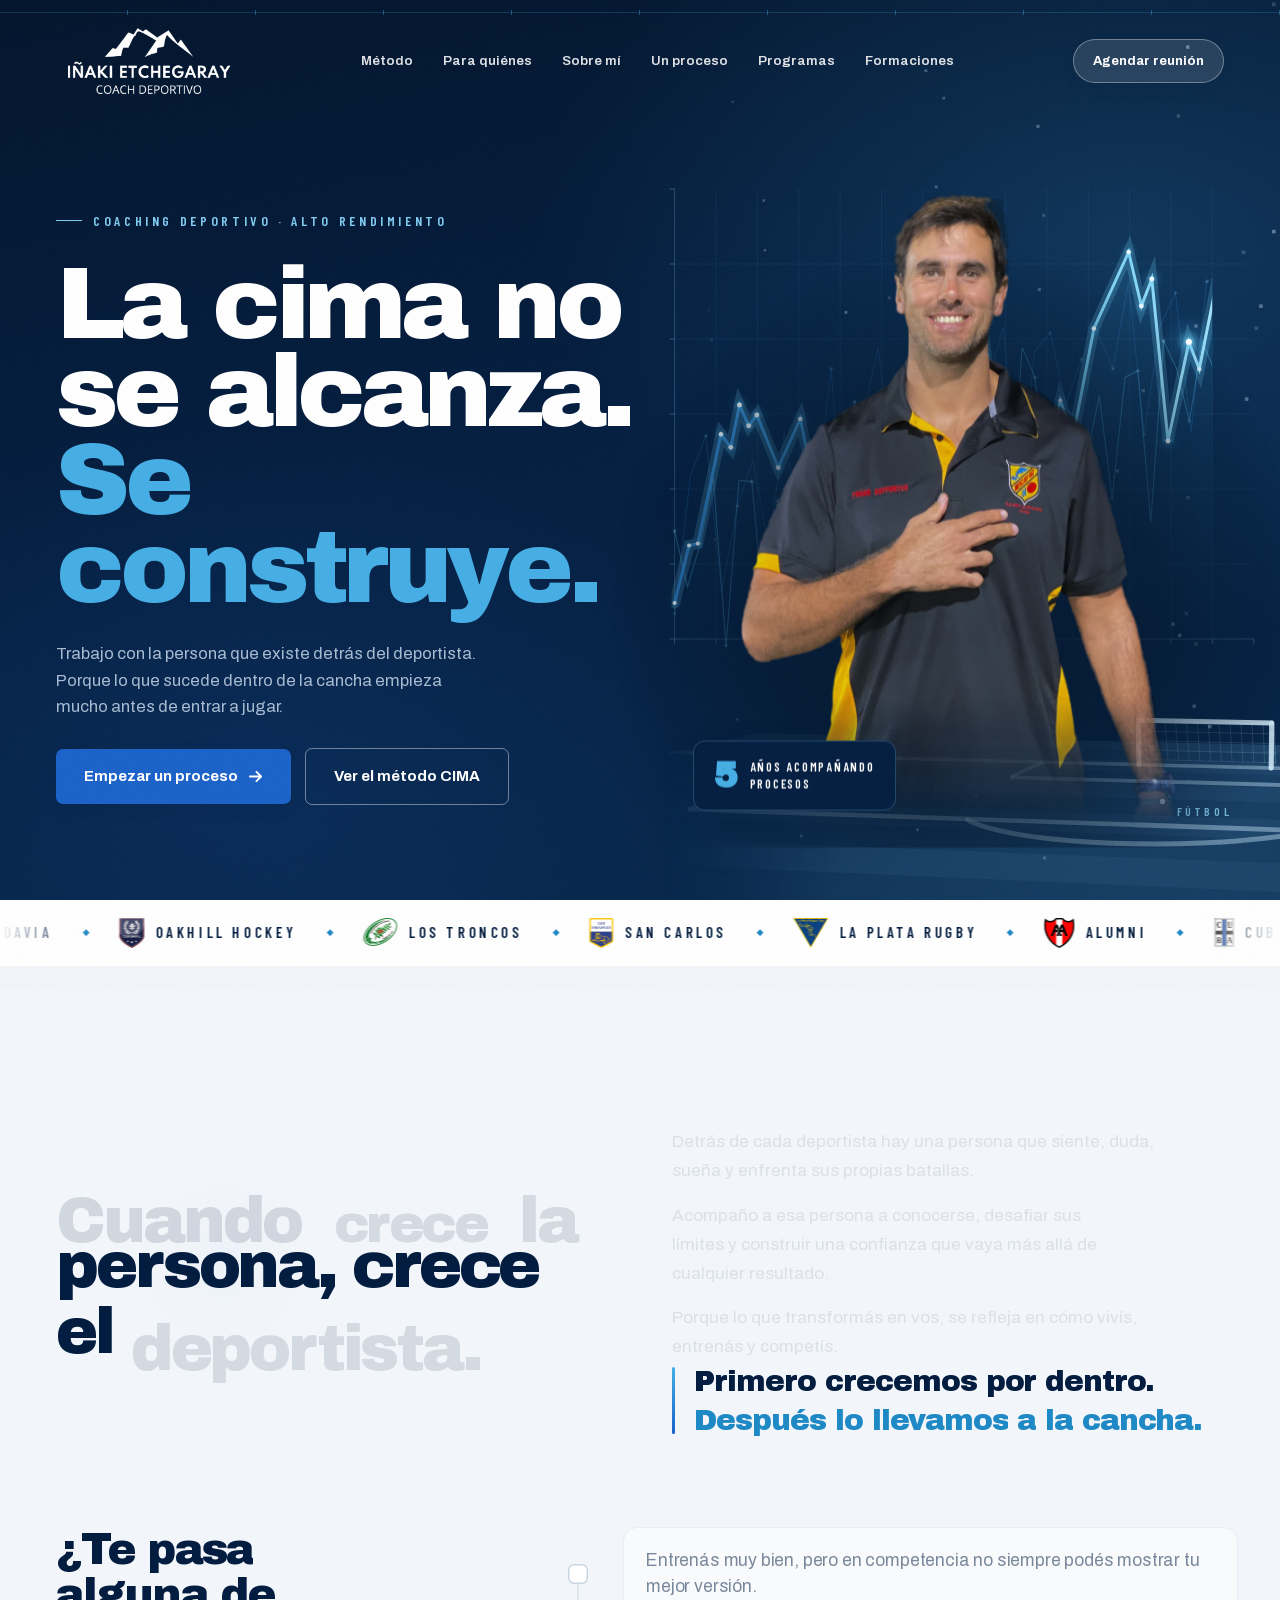
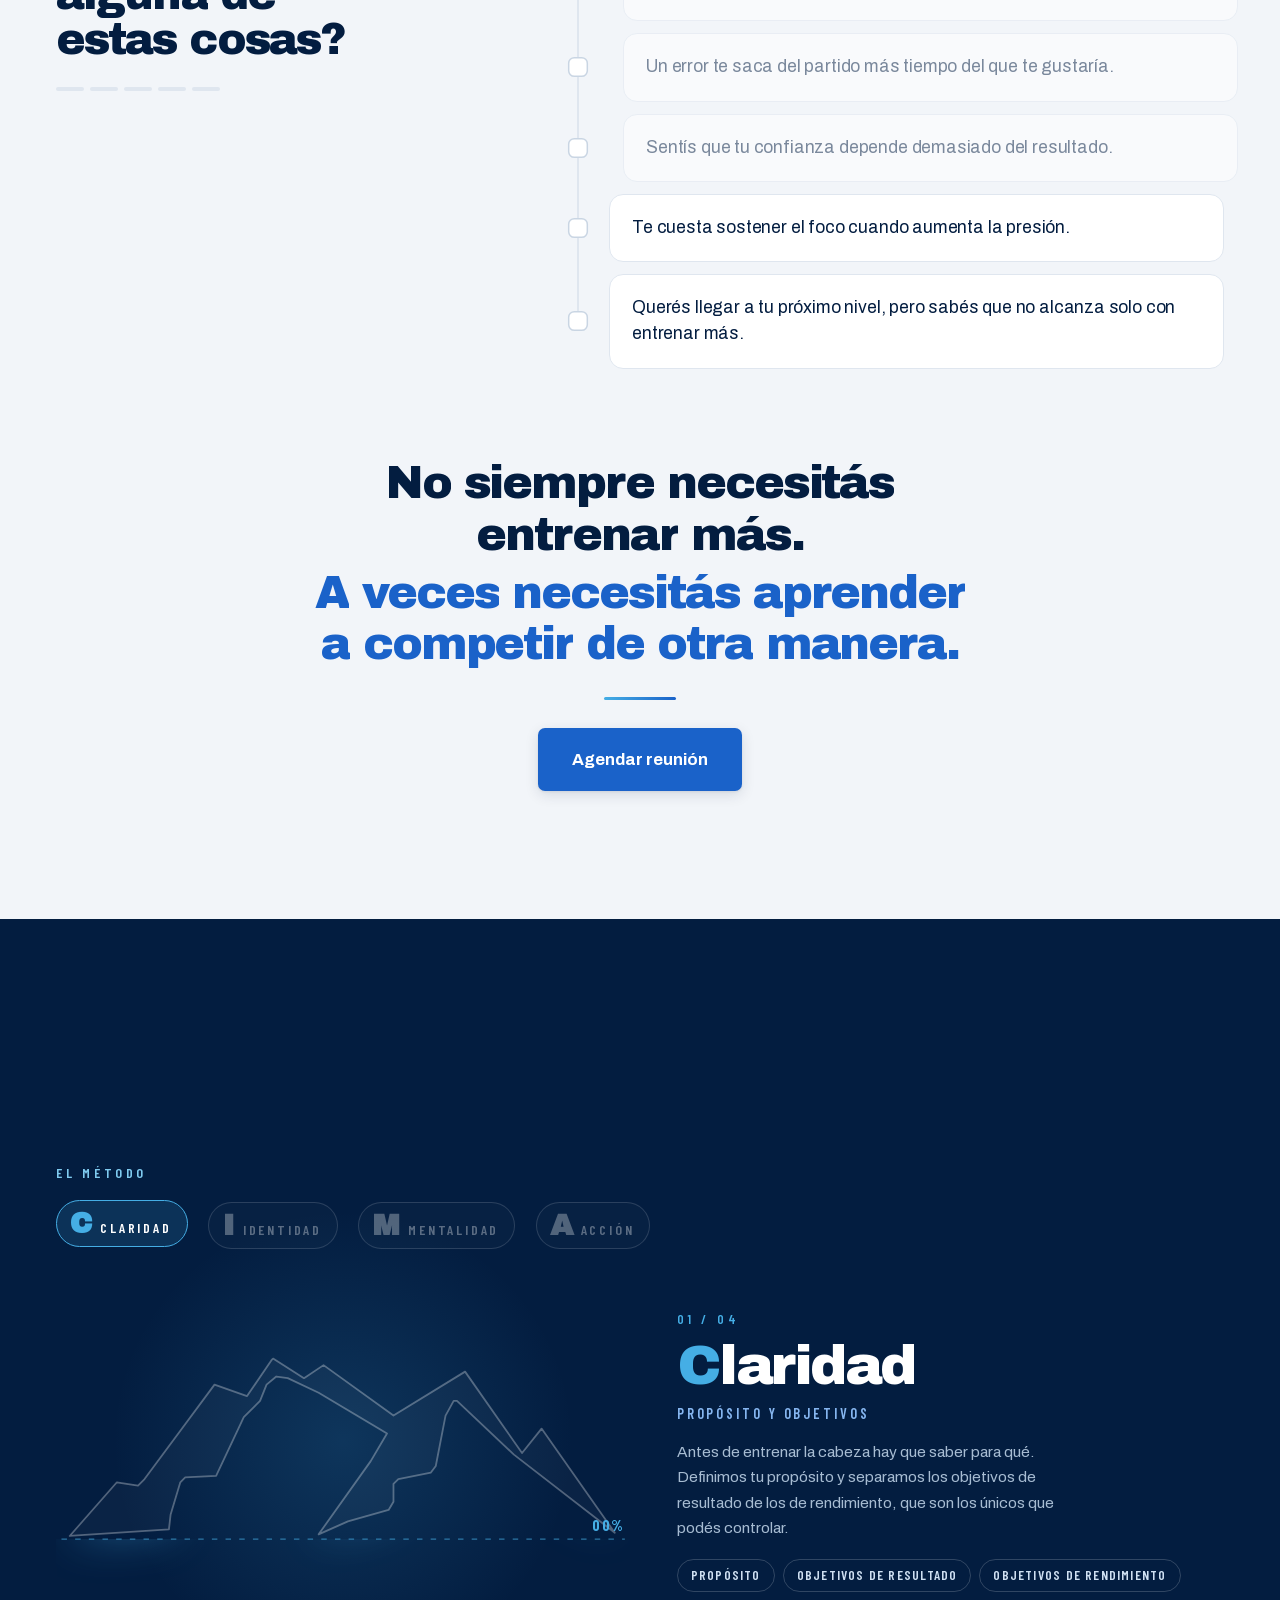
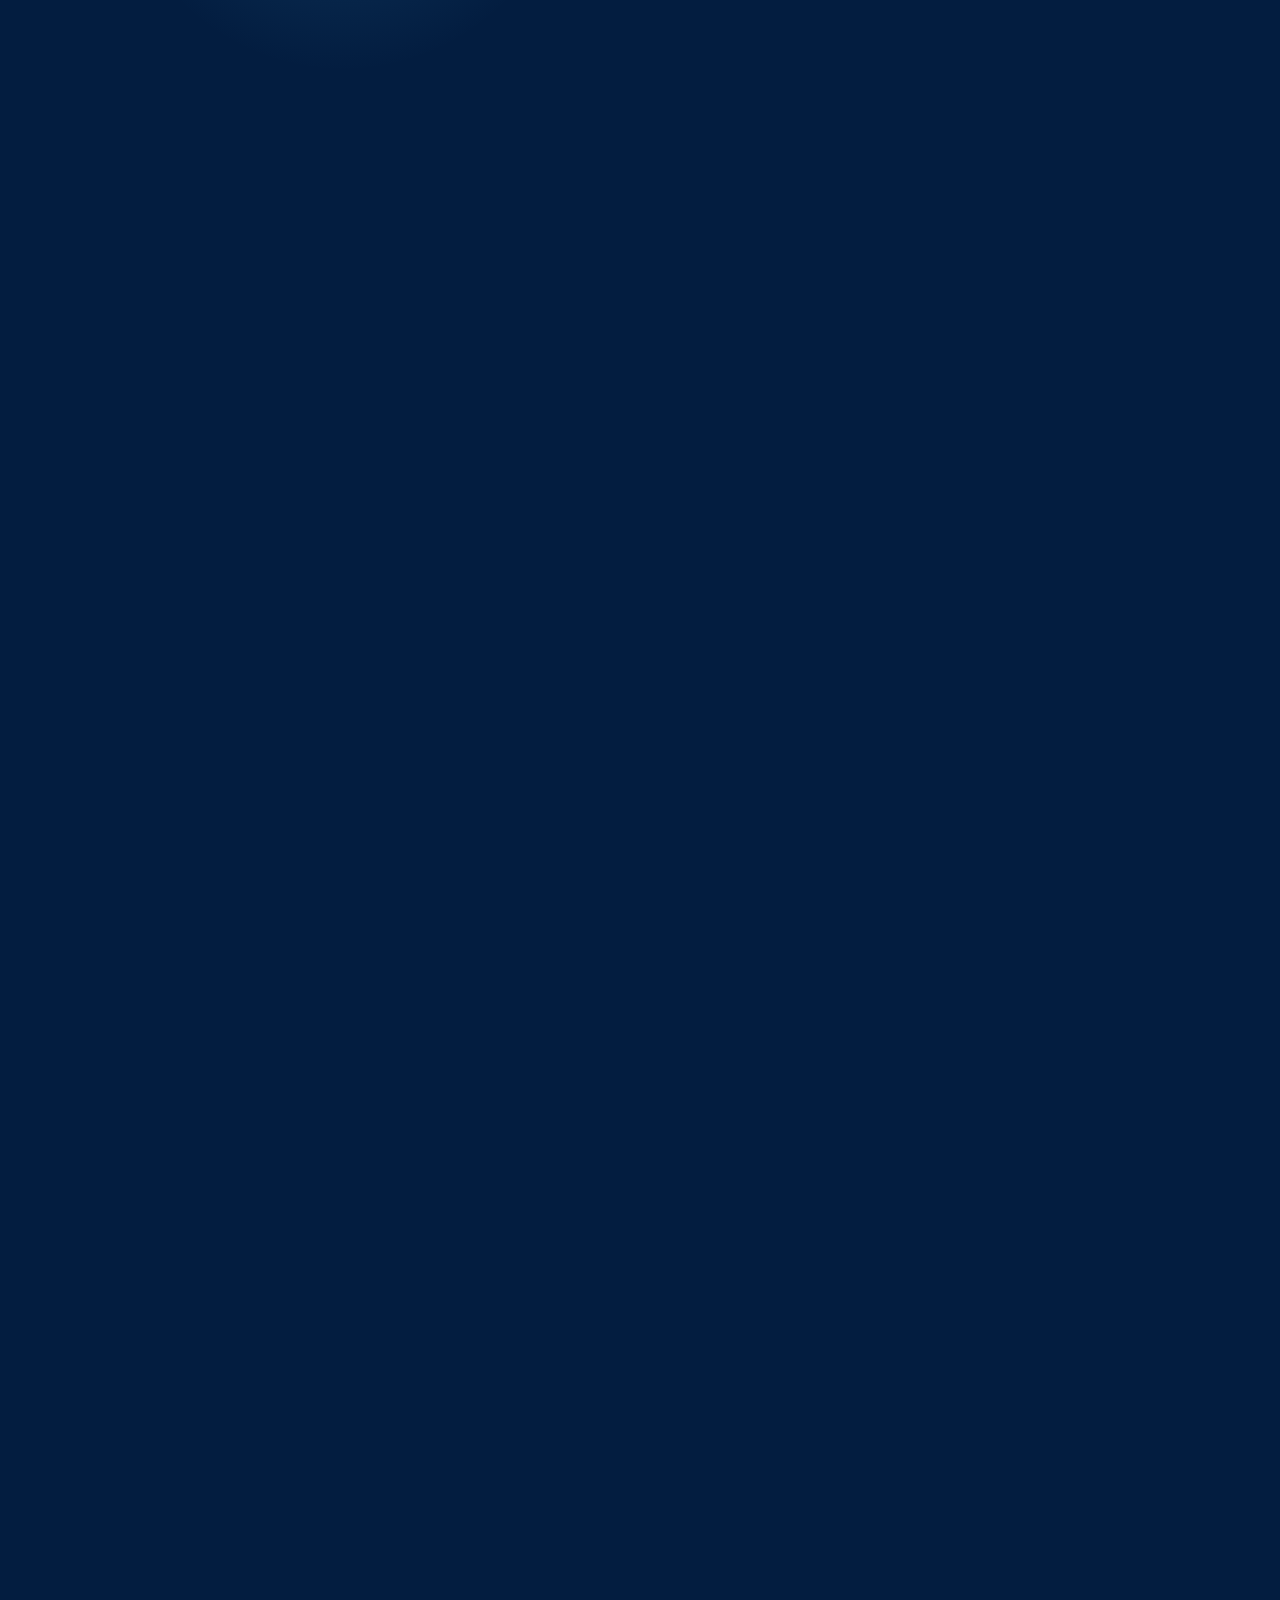
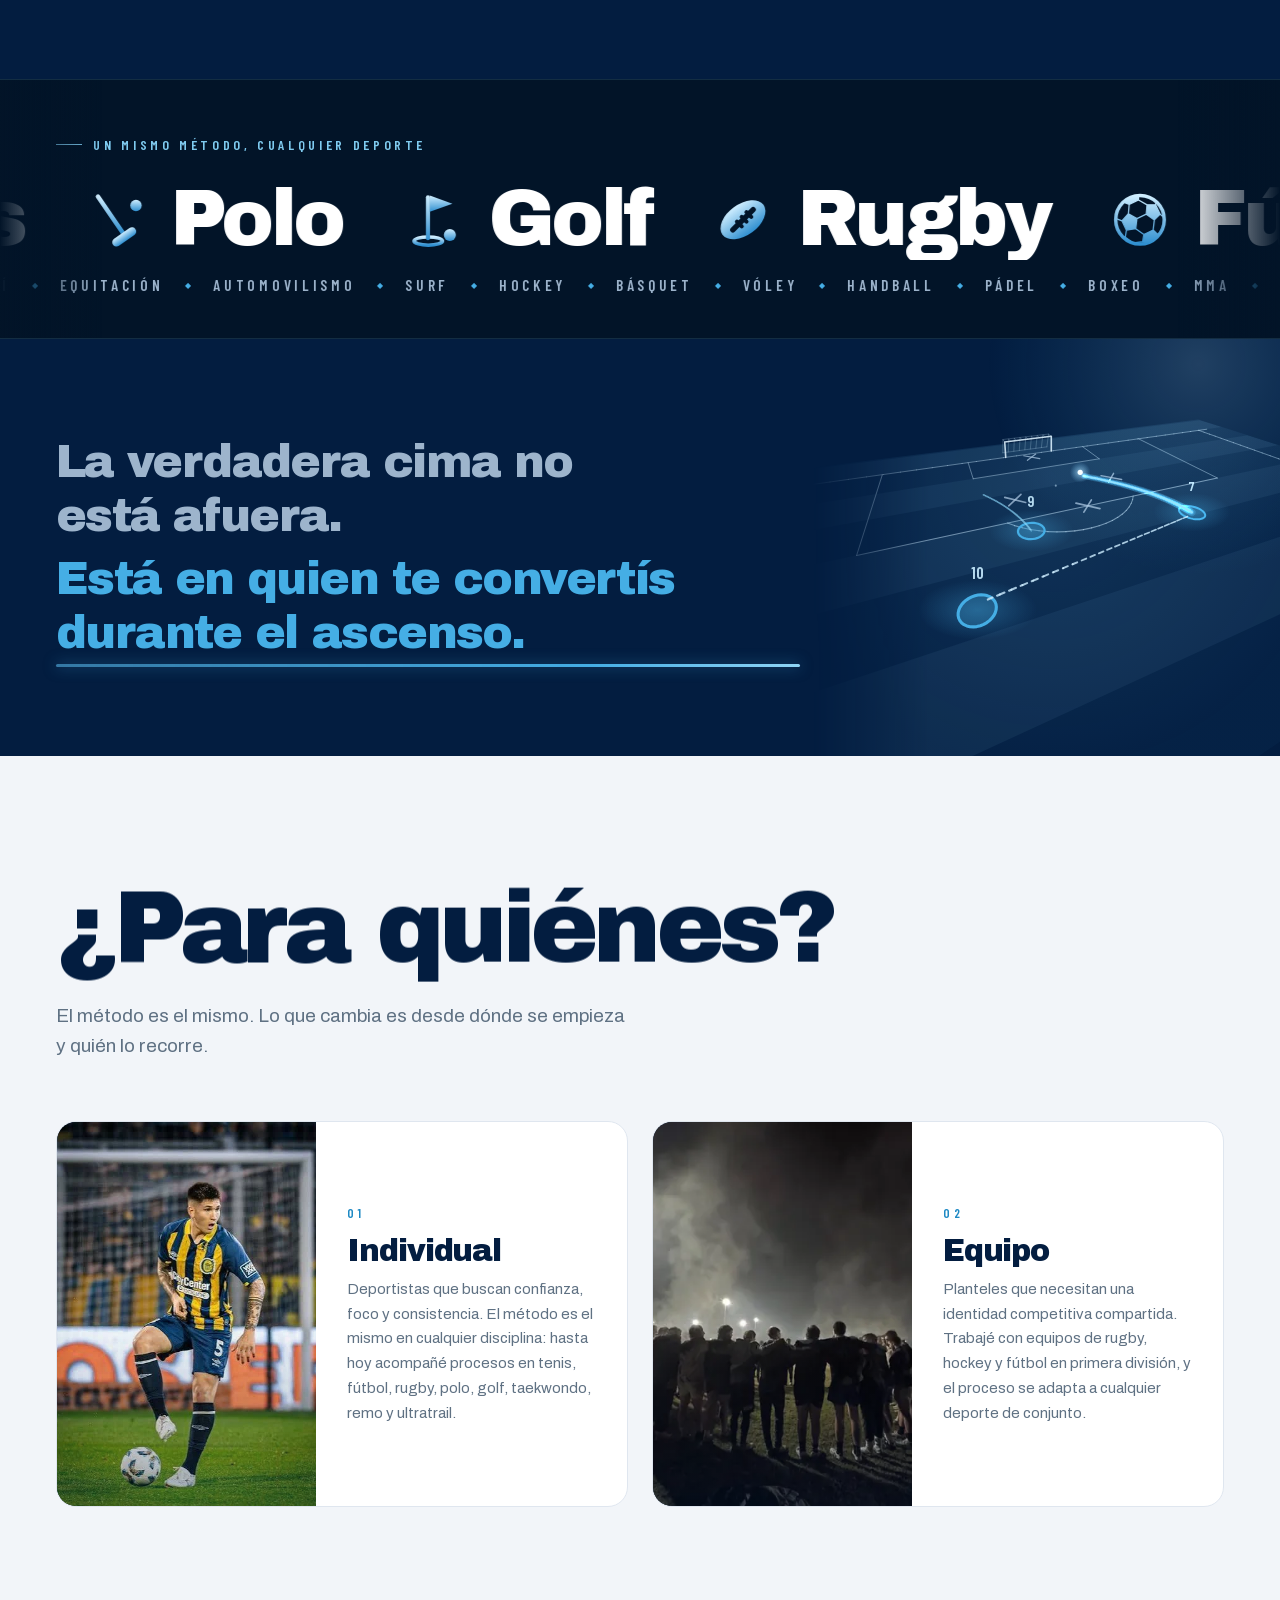
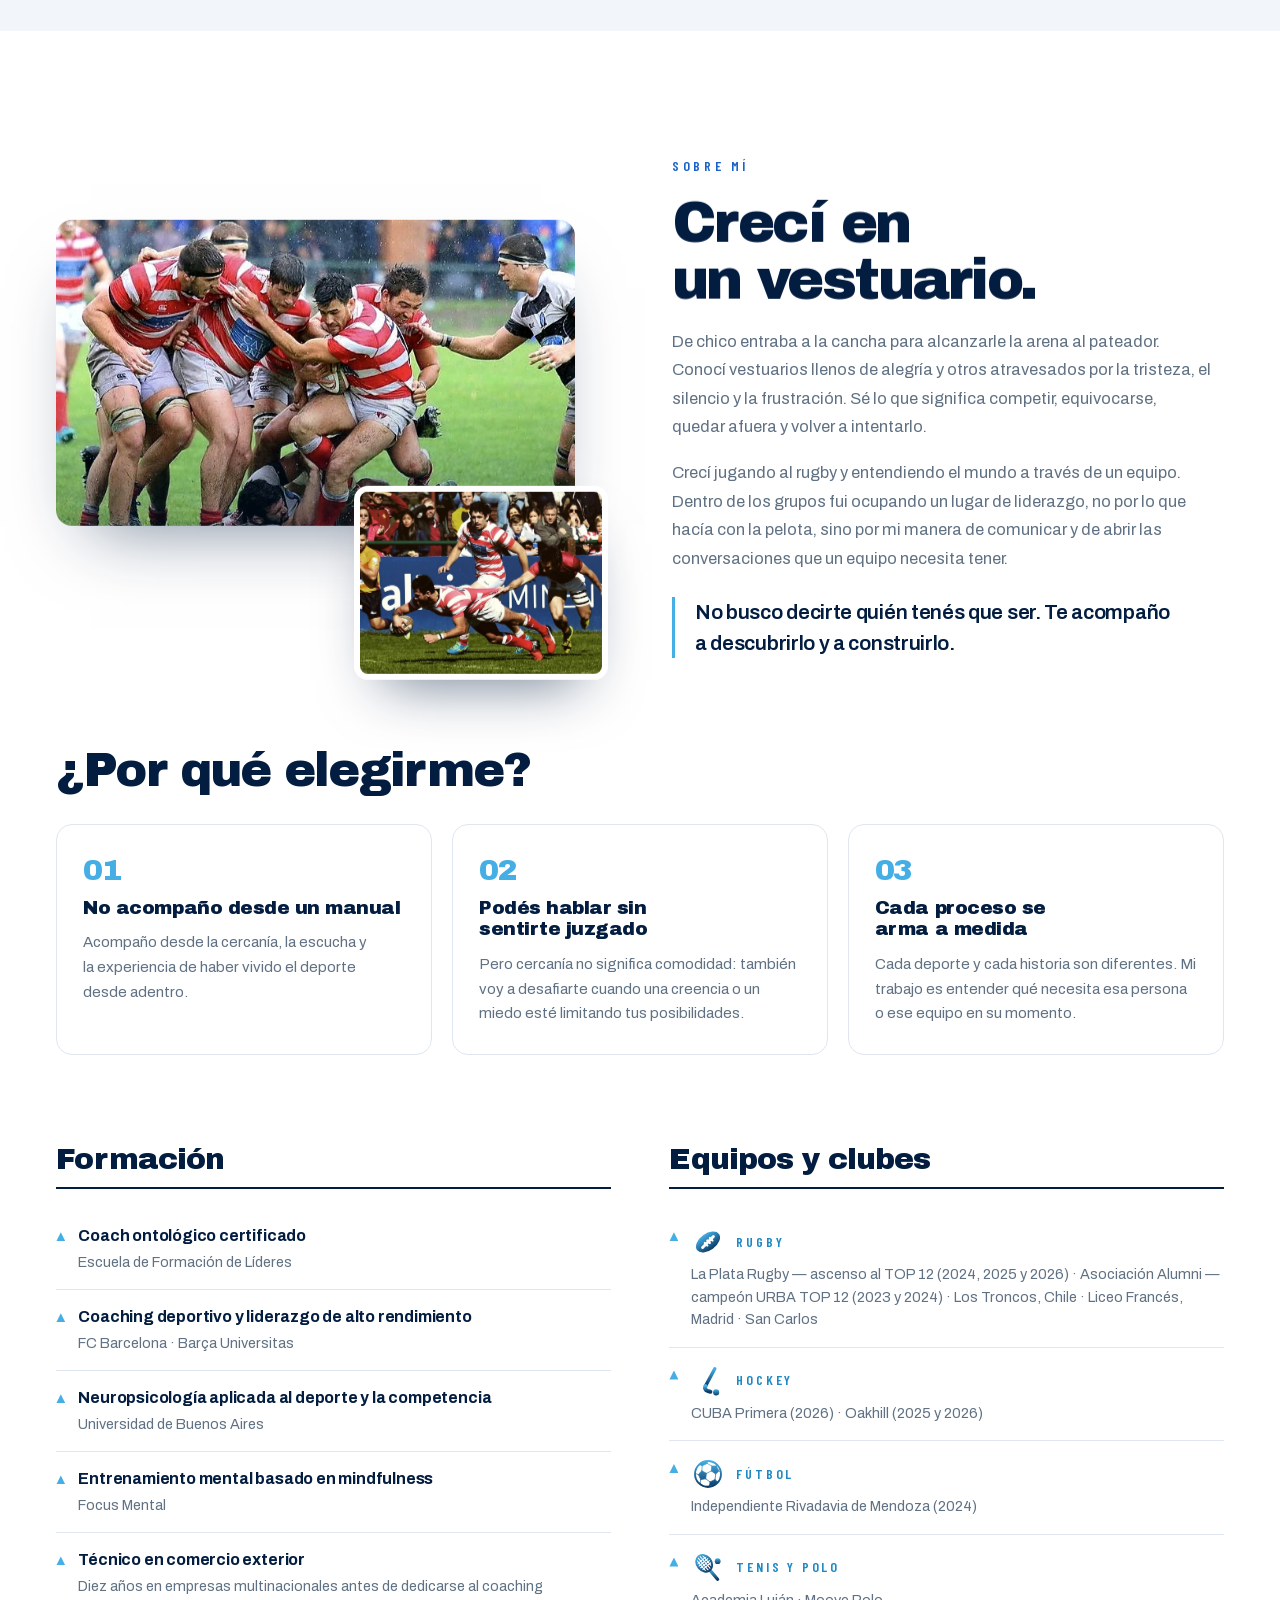
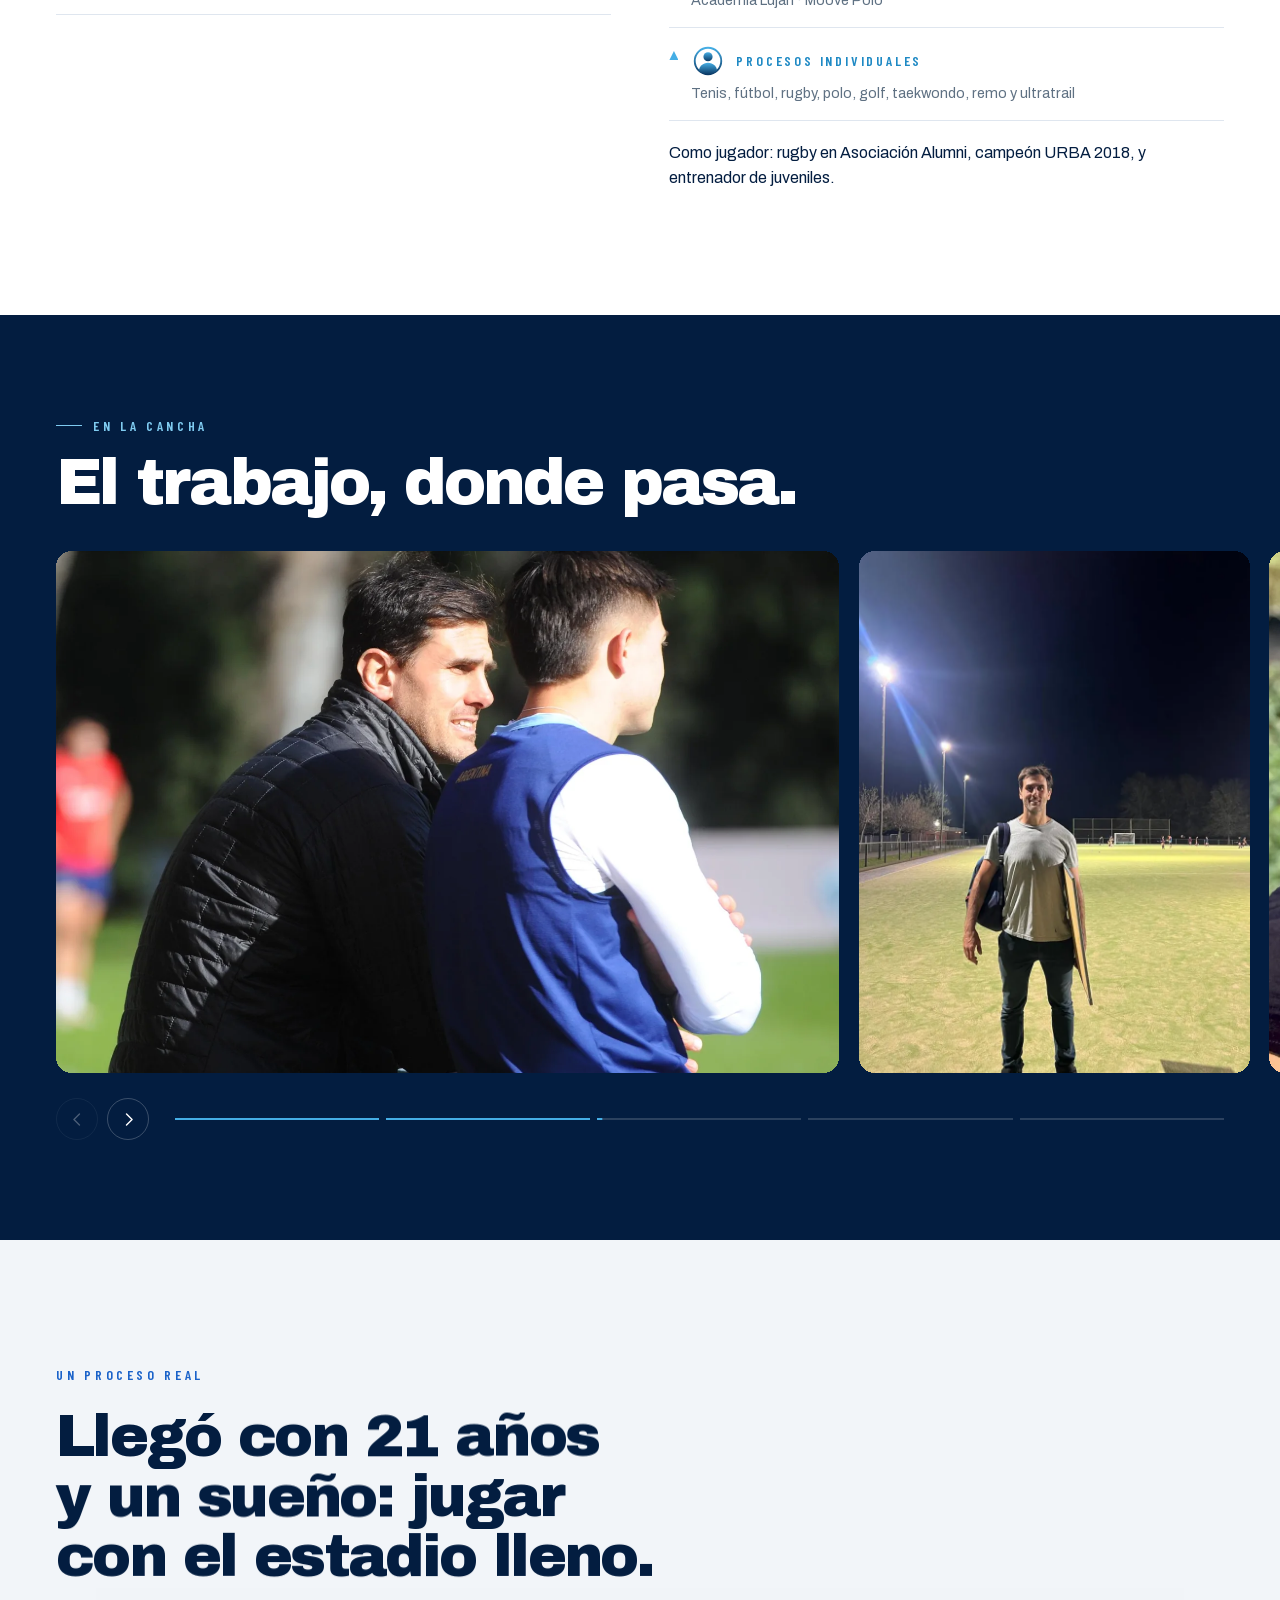
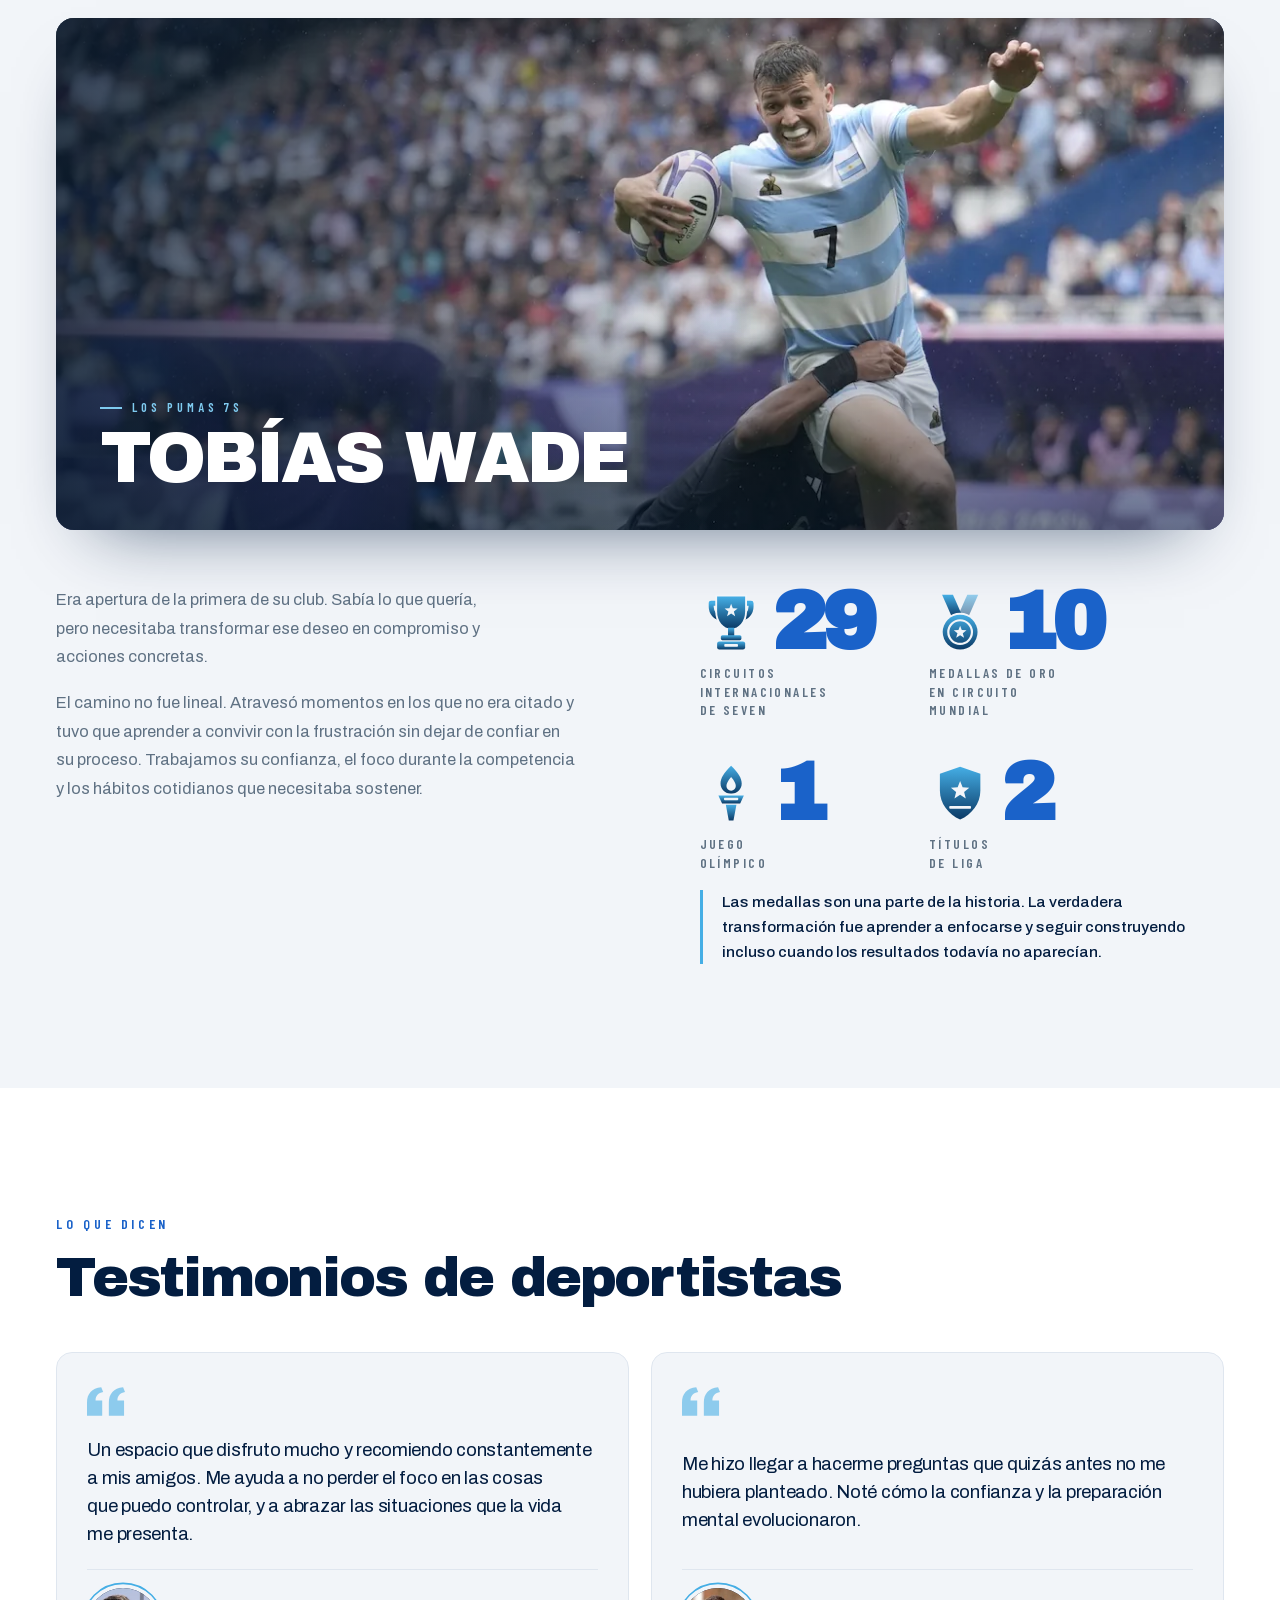
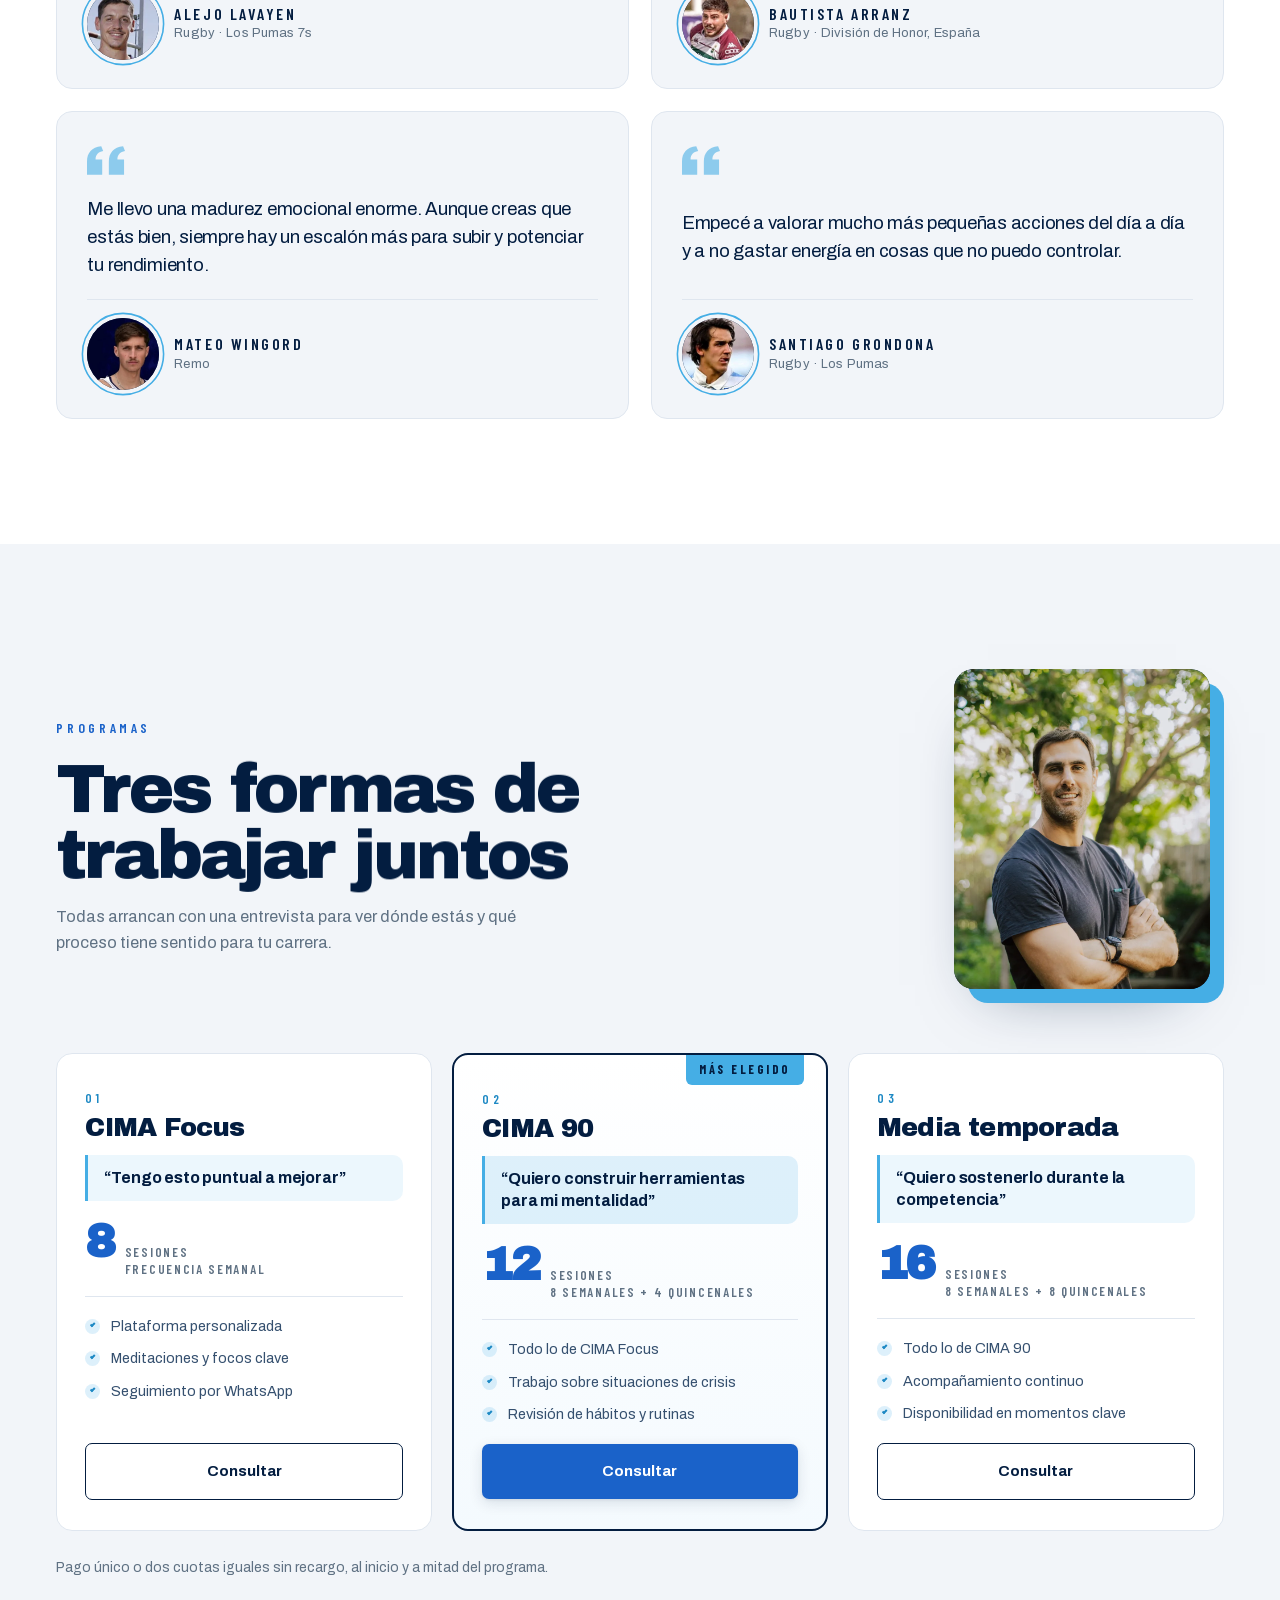
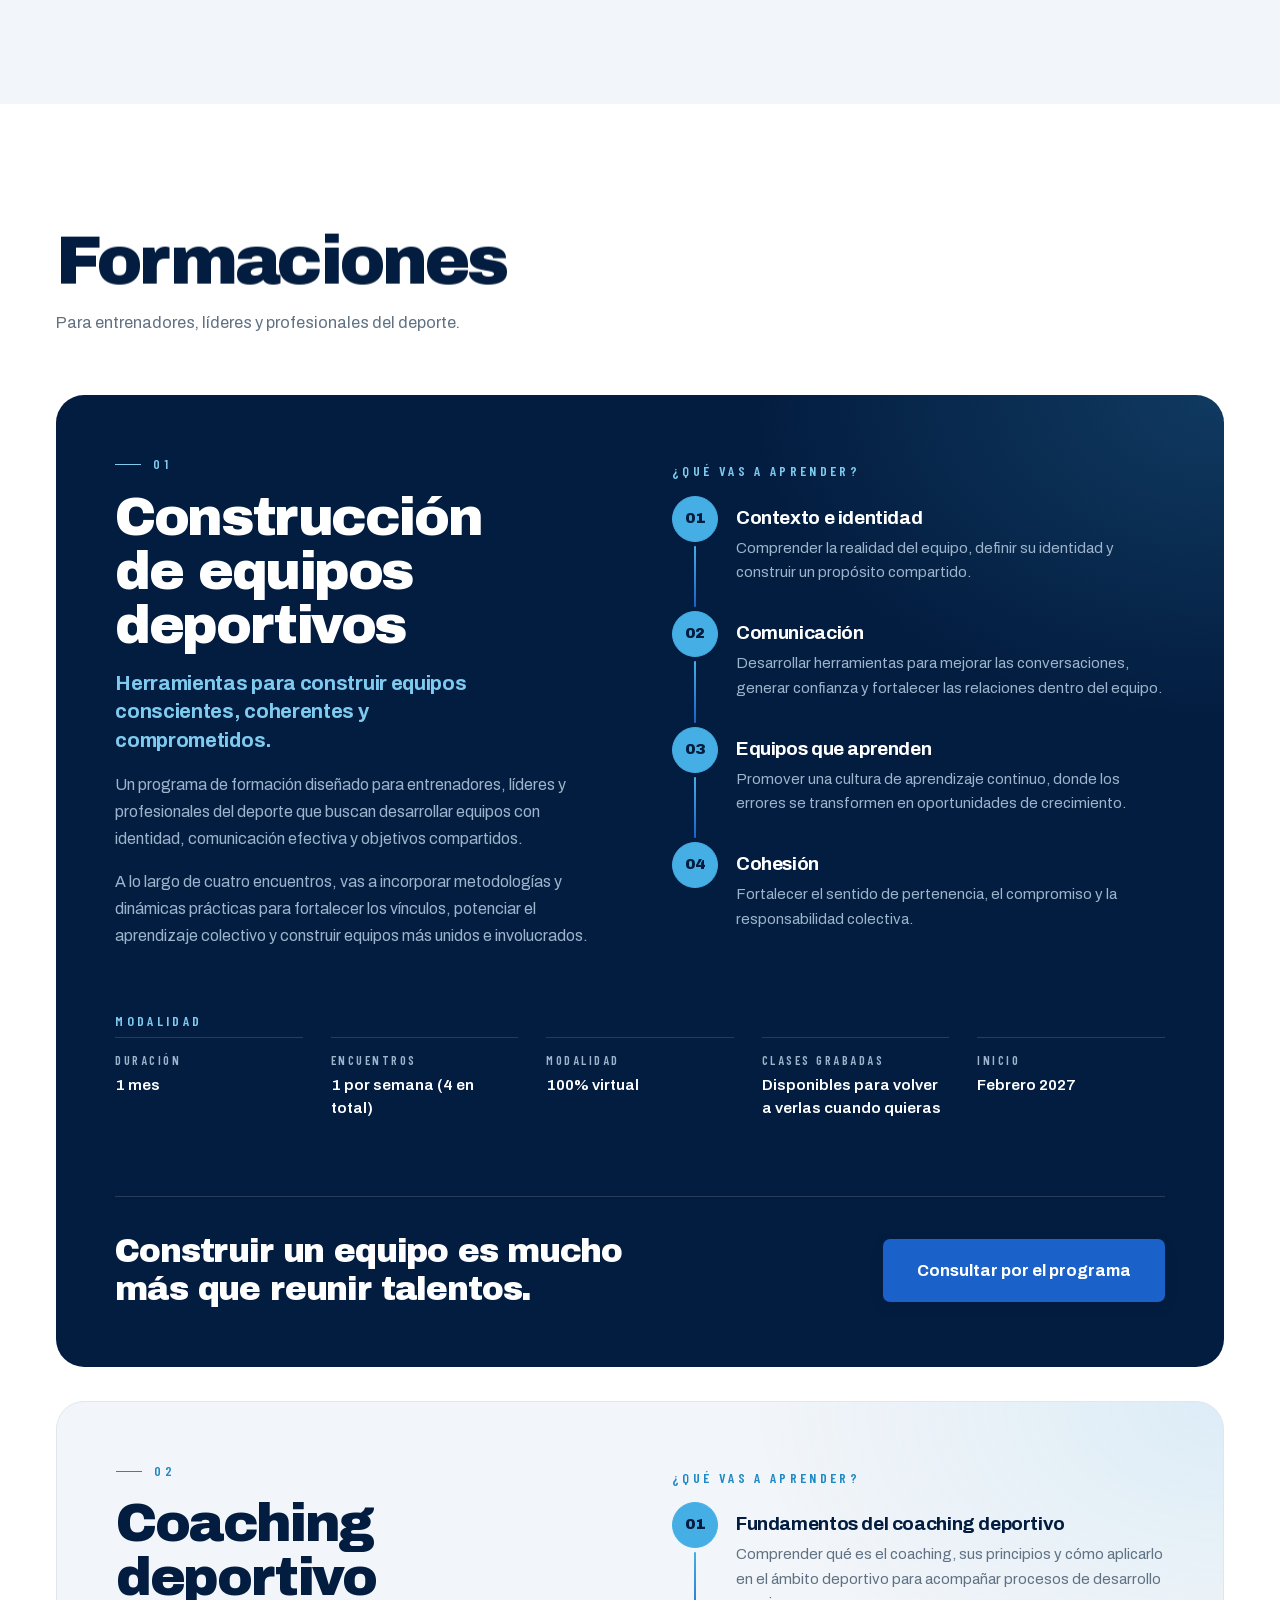
==== commit f1131d7b: "Formaciones: nombre nuevo, inicio 2027 y atención online en todo el mundo - La sección y el link del" ====
--- a/index.html
+++ b/index.html
@@ -75,6 +75,7 @@
         "availableLanguage": ["es"]
       },
       "address": {"@type": "PostalAddress", "addressCountry": "AR"},
+      "areaServed": {"@type": "Place", "name": "Todo el mundo (online)"},
       "founder": {"@id": "https://inakietchegaray.com.ar/#inaki"},
       "sameAs": ["https://instagram.com/ietchegaray"]
     },
@@ -82,7 +83,7 @@
       "@type": "Course",
       "@id": "https://inakietchegaray.com.ar/#formacion-equipos",
       "name": "Construcción de equipos deportivos",
-      "description": "Herramientas para construir equipos conscientes, coherentes y comprometidos. Un programa de formación para entrenadores, líderes y profesionales del deporte, en cuatro encuentros virtuales.",
+      "description": "Herramientas para construir equipos conscientes, coherentes y comprometidos. Un programa de formación para entrenadores, líderes y profesionales del deporte, en cuatro encuentros virtuales a partir de febrero de 2027.",
       "url": "https://inakietchegaray.com.ar/#formacion-equipos",
       "inLanguage": "es",
       "provider": {"@id": "https://inakietchegaray.com.ar/#inaki"}
@@ -91,7 +92,7 @@
       "@type": "Course",
       "@id": "https://inakietchegaray.com.ar/#formacion-coaching",
       "name": "Coaching deportivo",
-      "description": "Herramientas para potenciar el rendimiento deportivo y el desarrollo personal. Un programa de formación de cuatro meses para entrenadores, profesionales del deporte y personas interesadas en acompañar el desarrollo de deportistas y equipos.",
+      "description": "Herramientas para potenciar el rendimiento deportivo y el desarrollo personal. Un programa de formación de cuatro meses, a partir de marzo de 2027, para entrenadores, profesionales del deporte y personas interesadas en acompañar el desarrollo de deportistas y equipos.",
       "url": "https://inakietchegaray.com.ar/#formacion-coaching",
       "inLanguage": "es",
       "provider": {"@id": "https://inakietchegaray.com.ar/#inaki"}
@@ -119,7 +120,7 @@
 <link rel="preload" href="assets/fonts/archivo-var-latin.woff2" as="font" type="font/woff2" crossorigin>
 <link rel="preload" href="assets/fonts/archivo-black-latin.woff2" as="font" type="font/woff2" crossorigin>
 <link rel="preload" href="assets/fonts/barlow-cond-600-latin.woff2" as="font" type="font/woff2" crossorigin>
-<link rel="stylesheet" href="styles.css?v=20261095">
+<link rel="stylesheet" href="styles.css?v=20261096">
 </head>
 <body>
 
@@ -150,7 +151,7 @@
     <a href="#sobre">Sobre mí</a>
     <a href="#proceso">Un proceso</a>
     <a href="#programas">Programas</a>
-    <a href="#formacion">Formación</a>
+    <a href="#formaciones">Formaciones</a>
   </div>
   <a class="btn btn-sm" href="https://wa.me/5491159236762?text=%C2%A1Hola%20I%C3%B1aki%21%20Vi%20tu%20web%20y%20quiero%20agendar%20una%20reuni%C3%B3n." target="_blank" rel="noopener" data-magnetic data-magnetic-strength="0.25">Agendar reunión</a>
   <button class="nav-toggle" type="button" aria-expanded="false" aria-controls="menu-movil" aria-label="Abrir menú" data-menu-toggle><i></i><i></i></button>
@@ -165,7 +166,7 @@
     <a href="#sobre">Sobre mí</a>
     <a href="#proceso">Un proceso</a>
     <a href="#programas">Programas</a>
-    <a href="#formacion">Formación</a>
+    <a href="#formaciones">Formaciones</a>
   </div>
   <a class="btn btn-lg" href="https://wa.me/5491159236762?text=%C2%A1Hola%20I%C3%B1aki%21%20Vi%20tu%20web%20y%20quiero%20agendar%20una%20reuni%C3%B3n." target="_blank" rel="noopener">Agendar reunión</a>
 </div>
@@ -665,23 +666,23 @@
   </div>
 </section>
 
-<!-- ============ FORMACIÓN ============
+<!-- ============ FORMACIONES ============
      Los programas de formación para entrenadores y profesionales del
-     deporte. Cada uno es un panel: a la izquierda qué es y cómo se
+     deporte. Se llaman "Formaciones" para no confundirlos con la
+     formación de Iñaki, que está en "Sobre mí". Cada uno es un panel: a la izquierda qué es y cómo se
      cursa, a la derecha los cuatro módulos, y abajo su frase y la
      consulta por WhatsApp. El primero en navy y el segundo claro, para
      que se lean como dos propuestas distintas. -->
-<section class="forma" id="formacion" aria-labelledby="forma-t">
+<section class="forma" id="formaciones" aria-labelledby="forma-t">
   <div class="shell forma-inner">
     <div class="forma-head">
-      <p class="kicker reveal">Formación</p>
-      <h2 class="forma-title reveal" id="forma-t" data-split="words">Programas de formación</h2>
+      <h2 class="forma-title reveal" id="forma-t" data-split="words">Formaciones</h2>
       <p class="forma-lead reveal">Para entrenadores, líderes y profesionales del deporte.</p>
     </div>
 
     <article class="curso curso-oscuro" id="formacion-equipos" aria-labelledby="curso-equipos-t">
       <div class="curso-intro">
-        <span class="curso-n reveal">Formación 01</span>
+        <span class="curso-n reveal">01</span>
         <h3 class="curso-title reveal" id="curso-equipos-t">Construcción de equipos deportivos</h3>
         <p class="curso-bajada reveal">Herramientas para construir equipos conscientes, coherentes y comprometidos.</p>
         <p class="curso-text reveal">Un programa de formación diseñado para entrenadores, líderes y profesionales del deporte que buscan desarrollar equipos con identidad, comunicación efectiva y objetivos compartidos.</p>
@@ -703,7 +704,7 @@
           <div><dt>Encuentros</dt><dd>1 por semana (4 en total)</dd></div>
           <div><dt>Modalidad</dt><dd>100% virtual</dd></div>
           <div><dt>Clases grabadas</dt><dd>Disponibles para volver a verlas cuando quieras</dd></div>
-          <div><dt>Inicio</dt><dd>Febrero 2028</dd></div>
+          <div><dt>Inicio</dt><dd>Febrero 2027</dd></div>
         </dl>
       </div>
       <div class="curso-pie">
@@ -714,7 +715,7 @@
 
     <article class="curso curso-claro" id="formacion-coaching" aria-labelledby="curso-coaching-t">
       <div class="curso-intro">
-        <span class="curso-n reveal">Formación 02</span>
+        <span class="curso-n reveal">02</span>
         <h3 class="curso-title reveal" id="curso-coaching-t">Coaching deportivo</h3>
         <p class="curso-bajada reveal">Herramientas para potenciar el rendimiento deportivo y el desarrollo personal.</p>
         <p class="curso-text reveal">Un programa de formación diseñado para entrenadores, profesionales del deporte y personas interesadas en acompañar el desarrollo de deportistas y equipos.</p>
@@ -815,12 +816,12 @@
   <span class="wa-label">Escribime</span>
 </a>
 
-<script defer src="lib/gsap.min.js?v=20261095"></script>
-<script defer src="lib/ScrollTrigger.min.js?v=20261095"></script>
-<script defer src="hero.js?v=20261095"></script>
-<script defer src="estadio.js?v=20261095"></script>
-<script defer src="pizarra.js?v=20261095"></script>
-<script defer src="palos.js?v=20261095"></script>
-<script defer src="main.js?v=20261095"></script>
+<script defer src="lib/gsap.min.js?v=20261096"></script>
+<script defer src="lib/ScrollTrigger.min.js?v=20261096"></script>
+<script defer src="hero.js?v=20261096"></script>
+<script defer src="estadio.js?v=20261096"></script>
+<script defer src="pizarra.js?v=20261096"></script>
+<script defer src="palos.js?v=20261096"></script>
+<script defer src="main.js?v=20261096"></script>
 </body>
 </html>
--- a/styles.css
+++ b/styles.css
@@ -1268,7 +1268,7 @@
 .forma{background:var(--paper);padding-block:clamp(74px,10vw,125px)}
 .forma-inner{display:flex;flex-direction:column;gap:clamp(22px,3vw,34px)}
 .forma-head{margin-bottom:clamp(14px,2vw,26px)}
-.forma-title{font-size:clamp(34px,5.4vw,70px);letter-spacing:-.045em;max-width:16ch;margin-top:16px}
+.forma-title{font-size:clamp(34px,5.4vw,70px);letter-spacing:-.045em;max-width:16ch}
 .forma-lead{font-size:16.5px;color:var(--mute);max-width:52ch;margin-top:16px}
 
 .curso{--c-txt:var(--ink);--c-suave:var(--mute);--c-acento:var(--cel-dk);--c-linea:var(--hair);
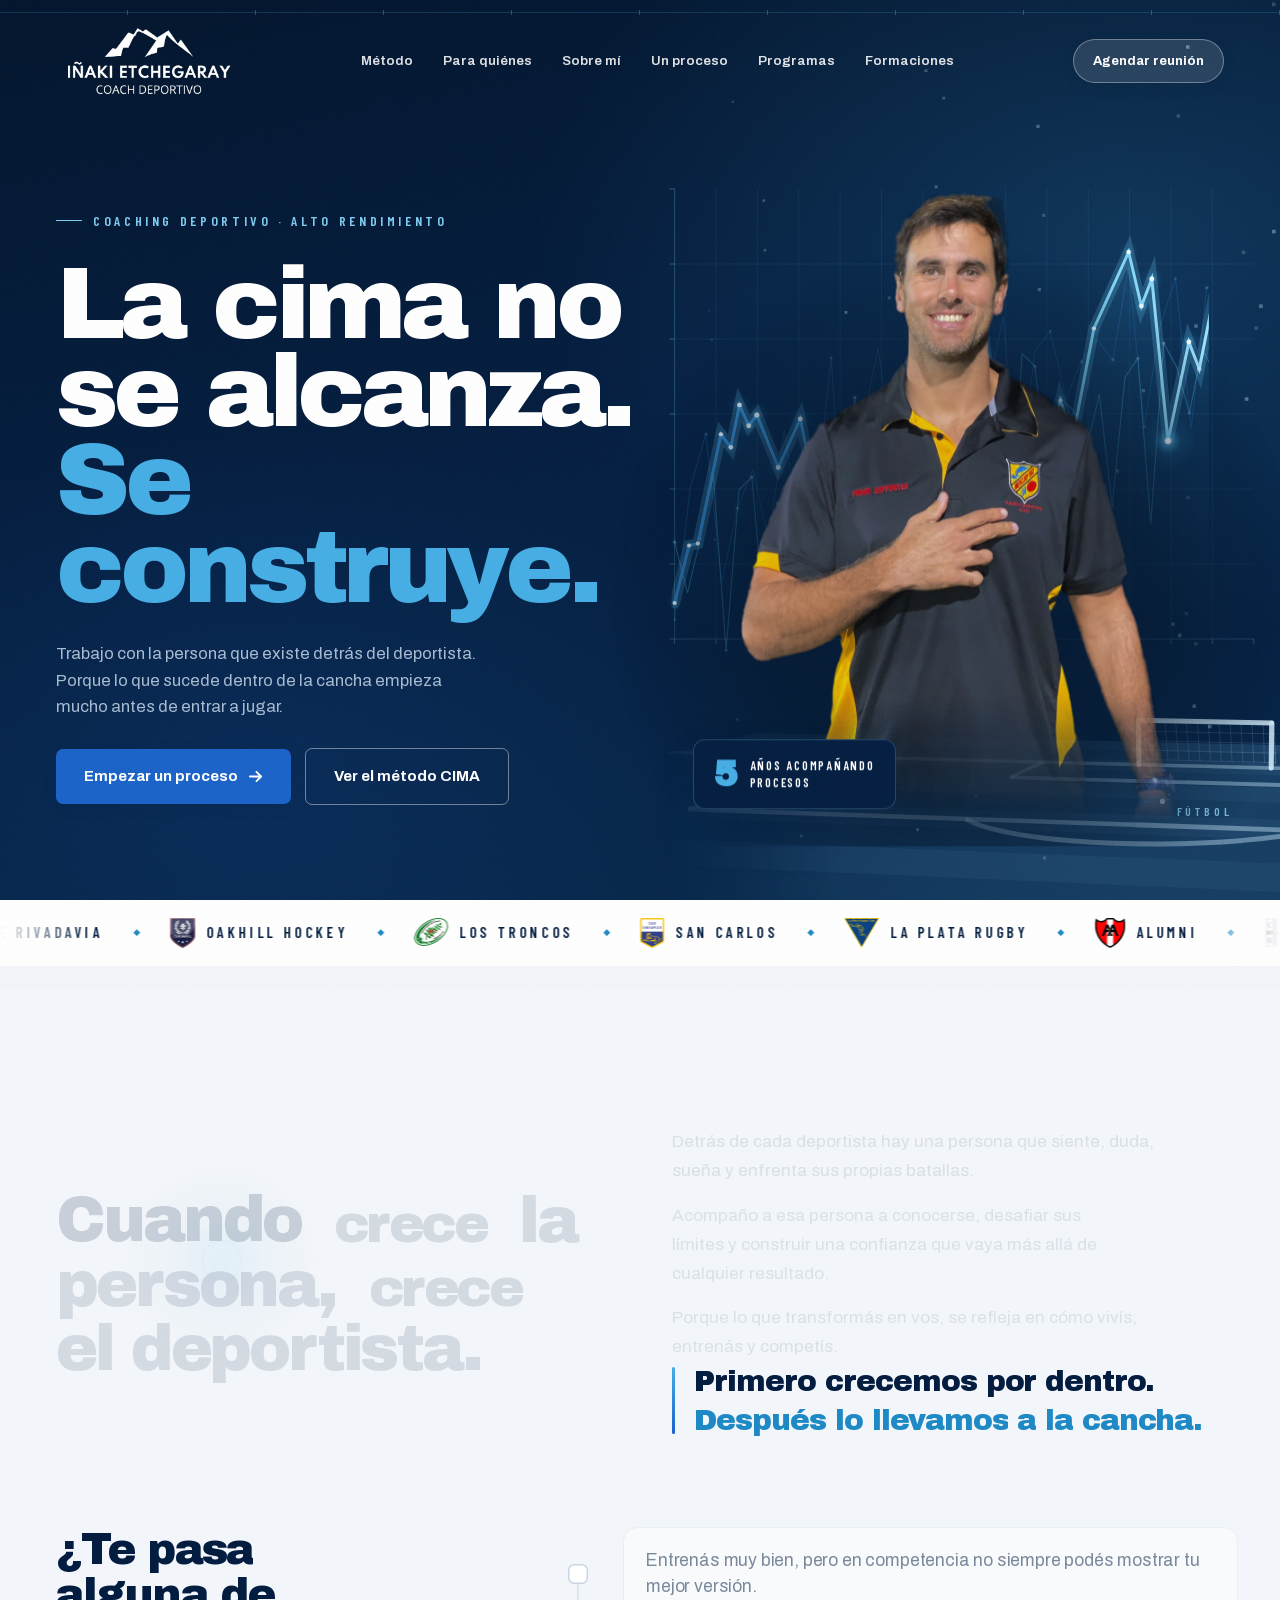
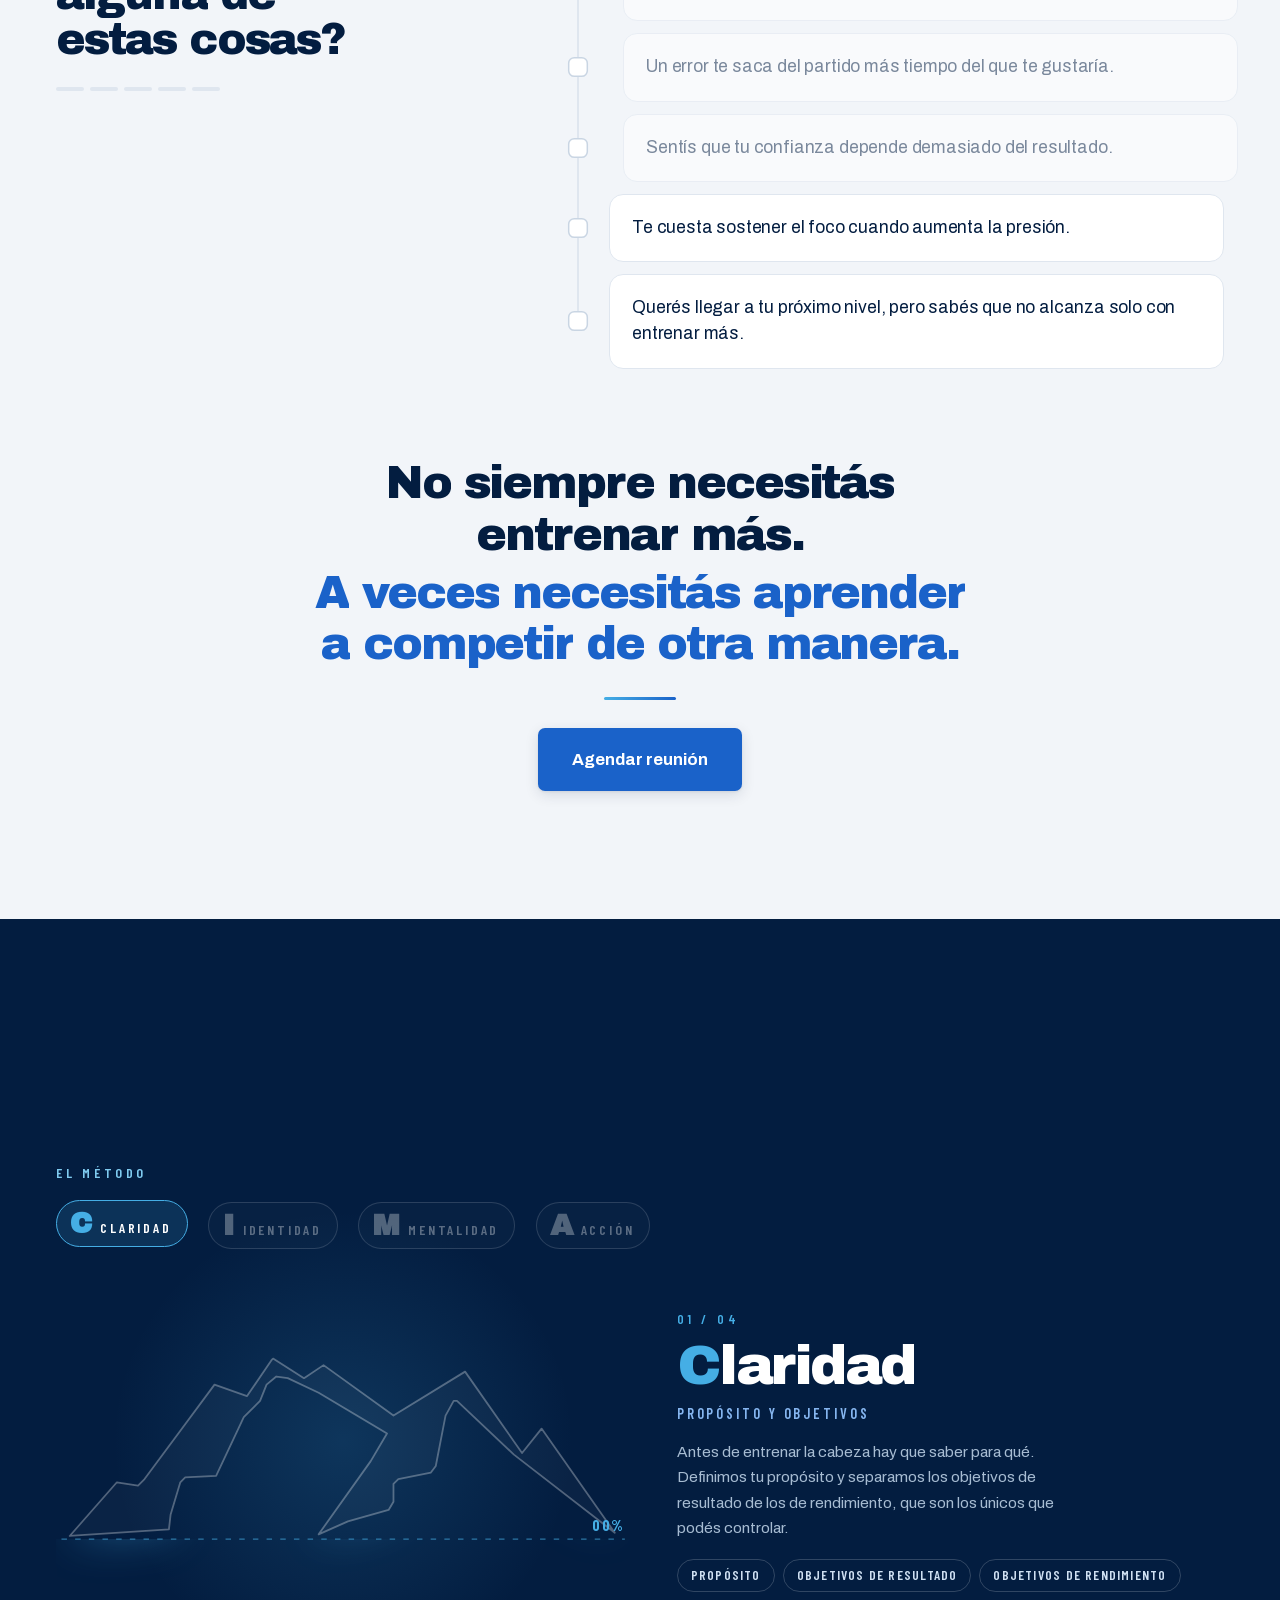
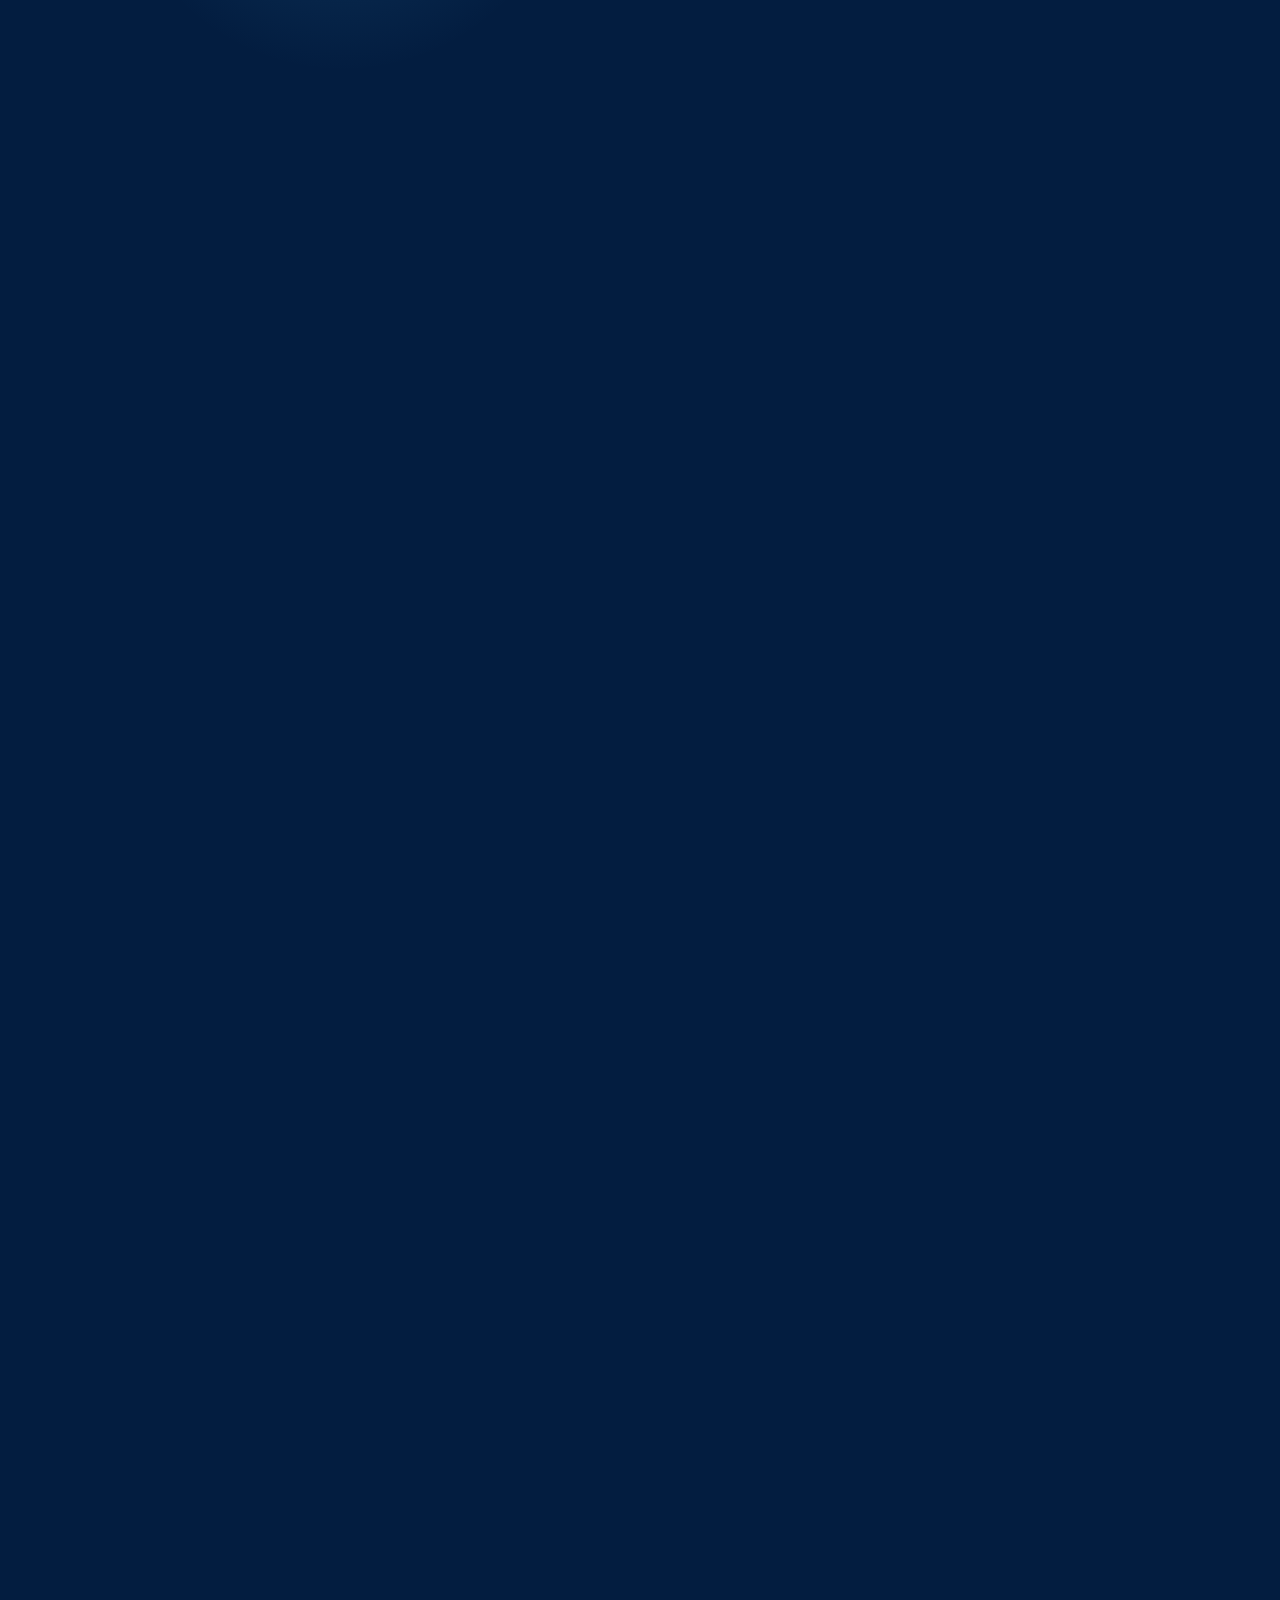
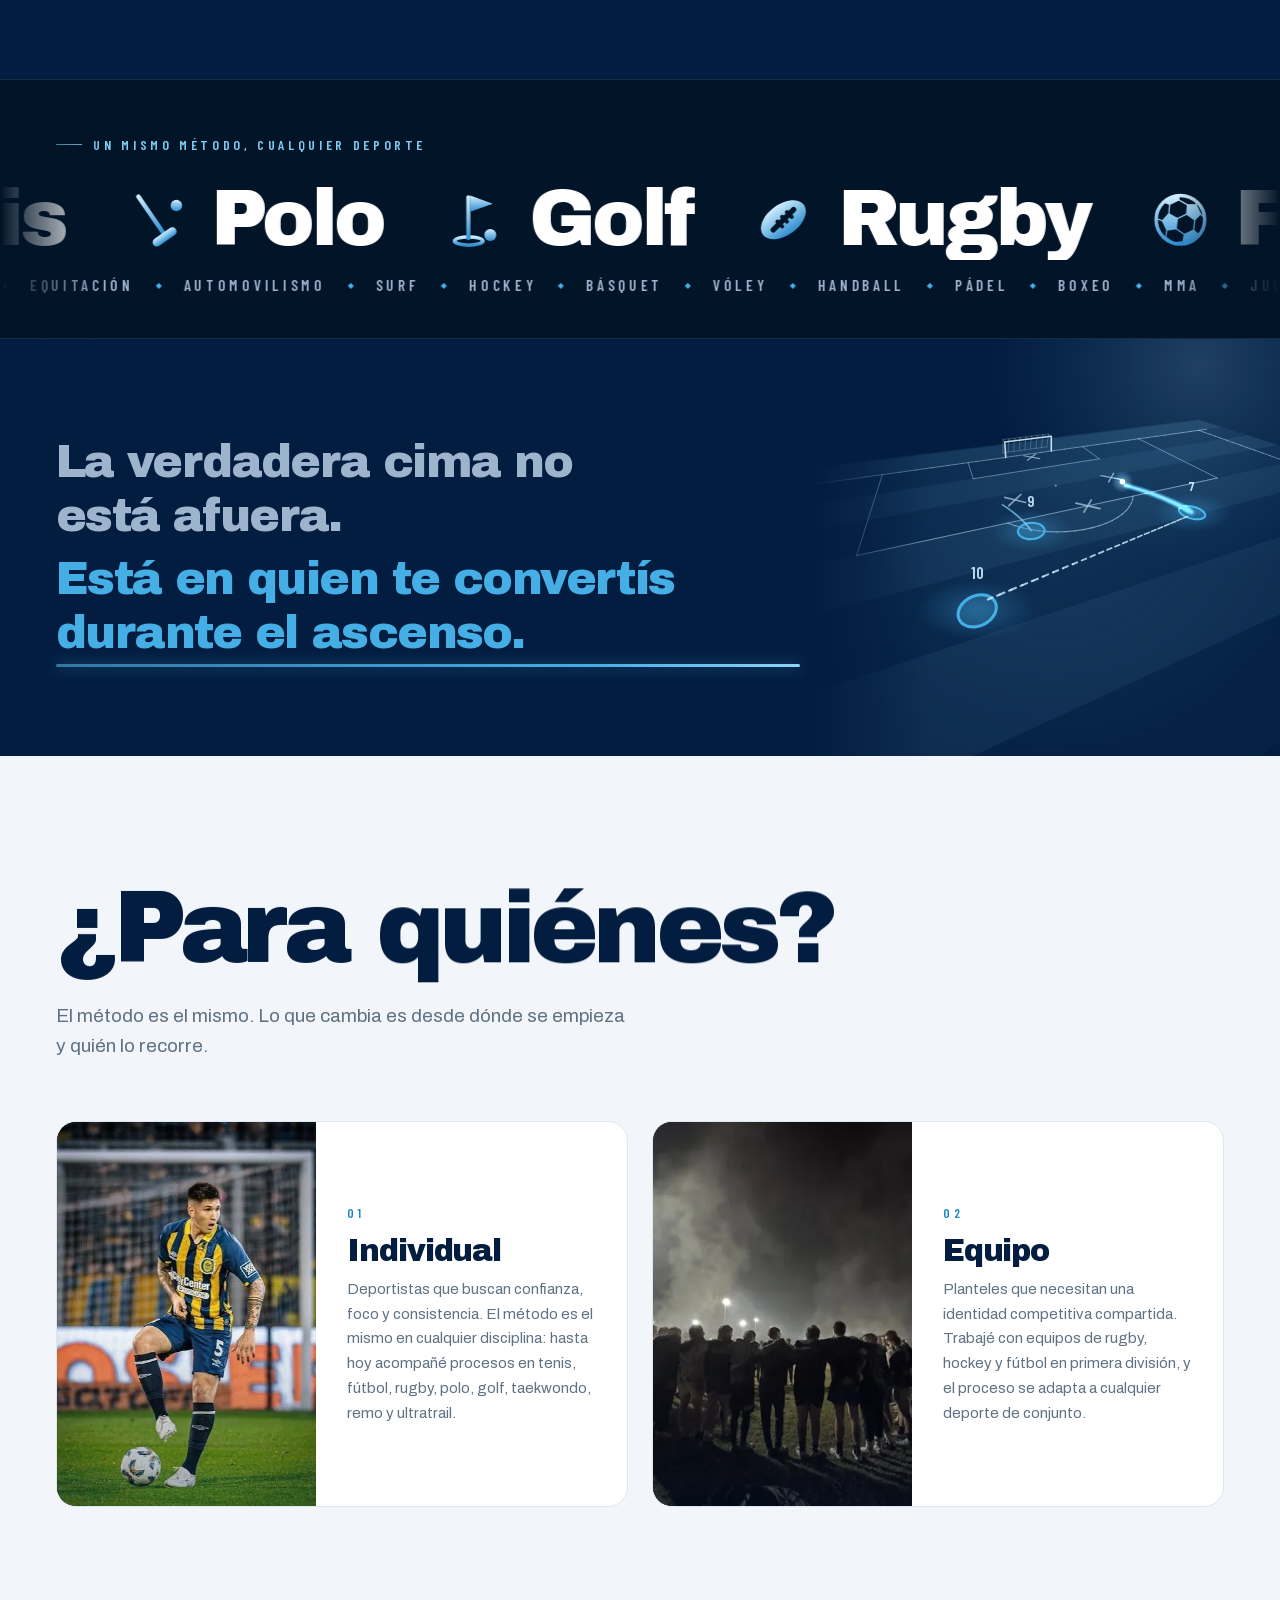
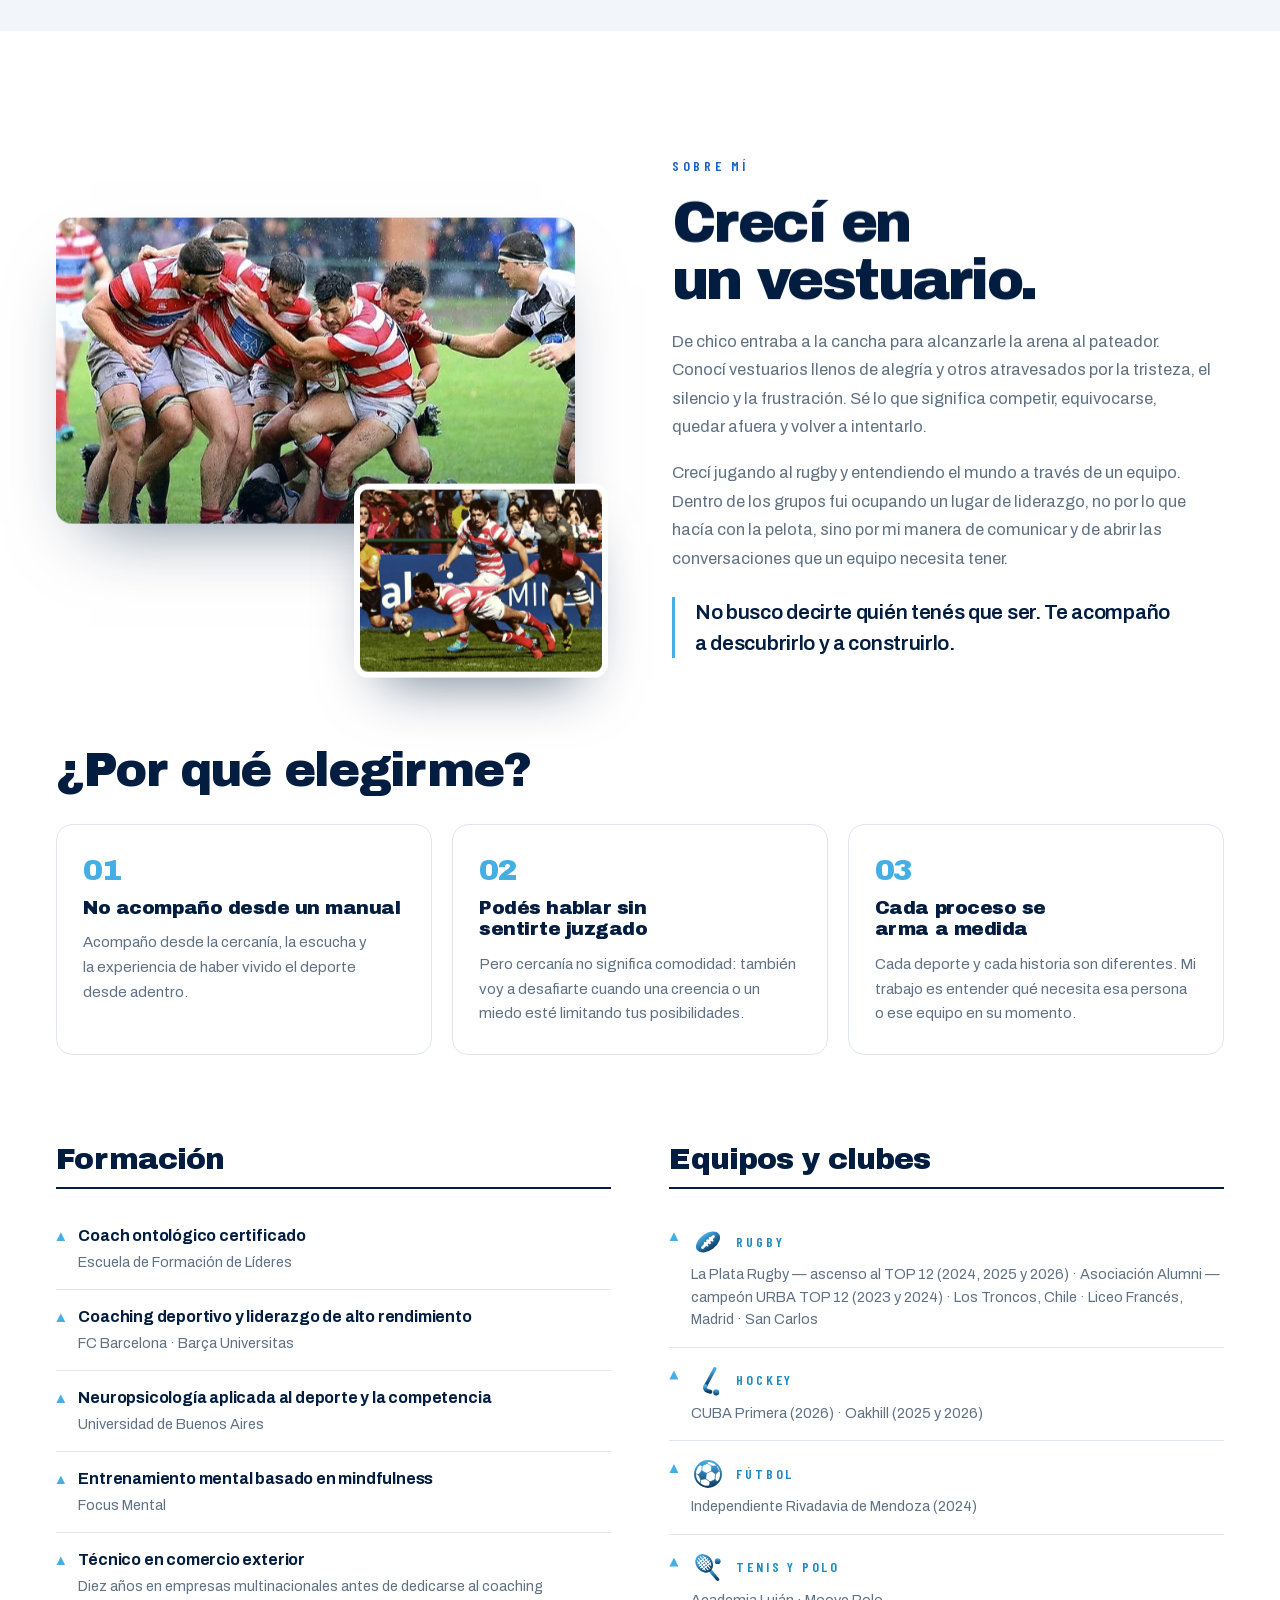
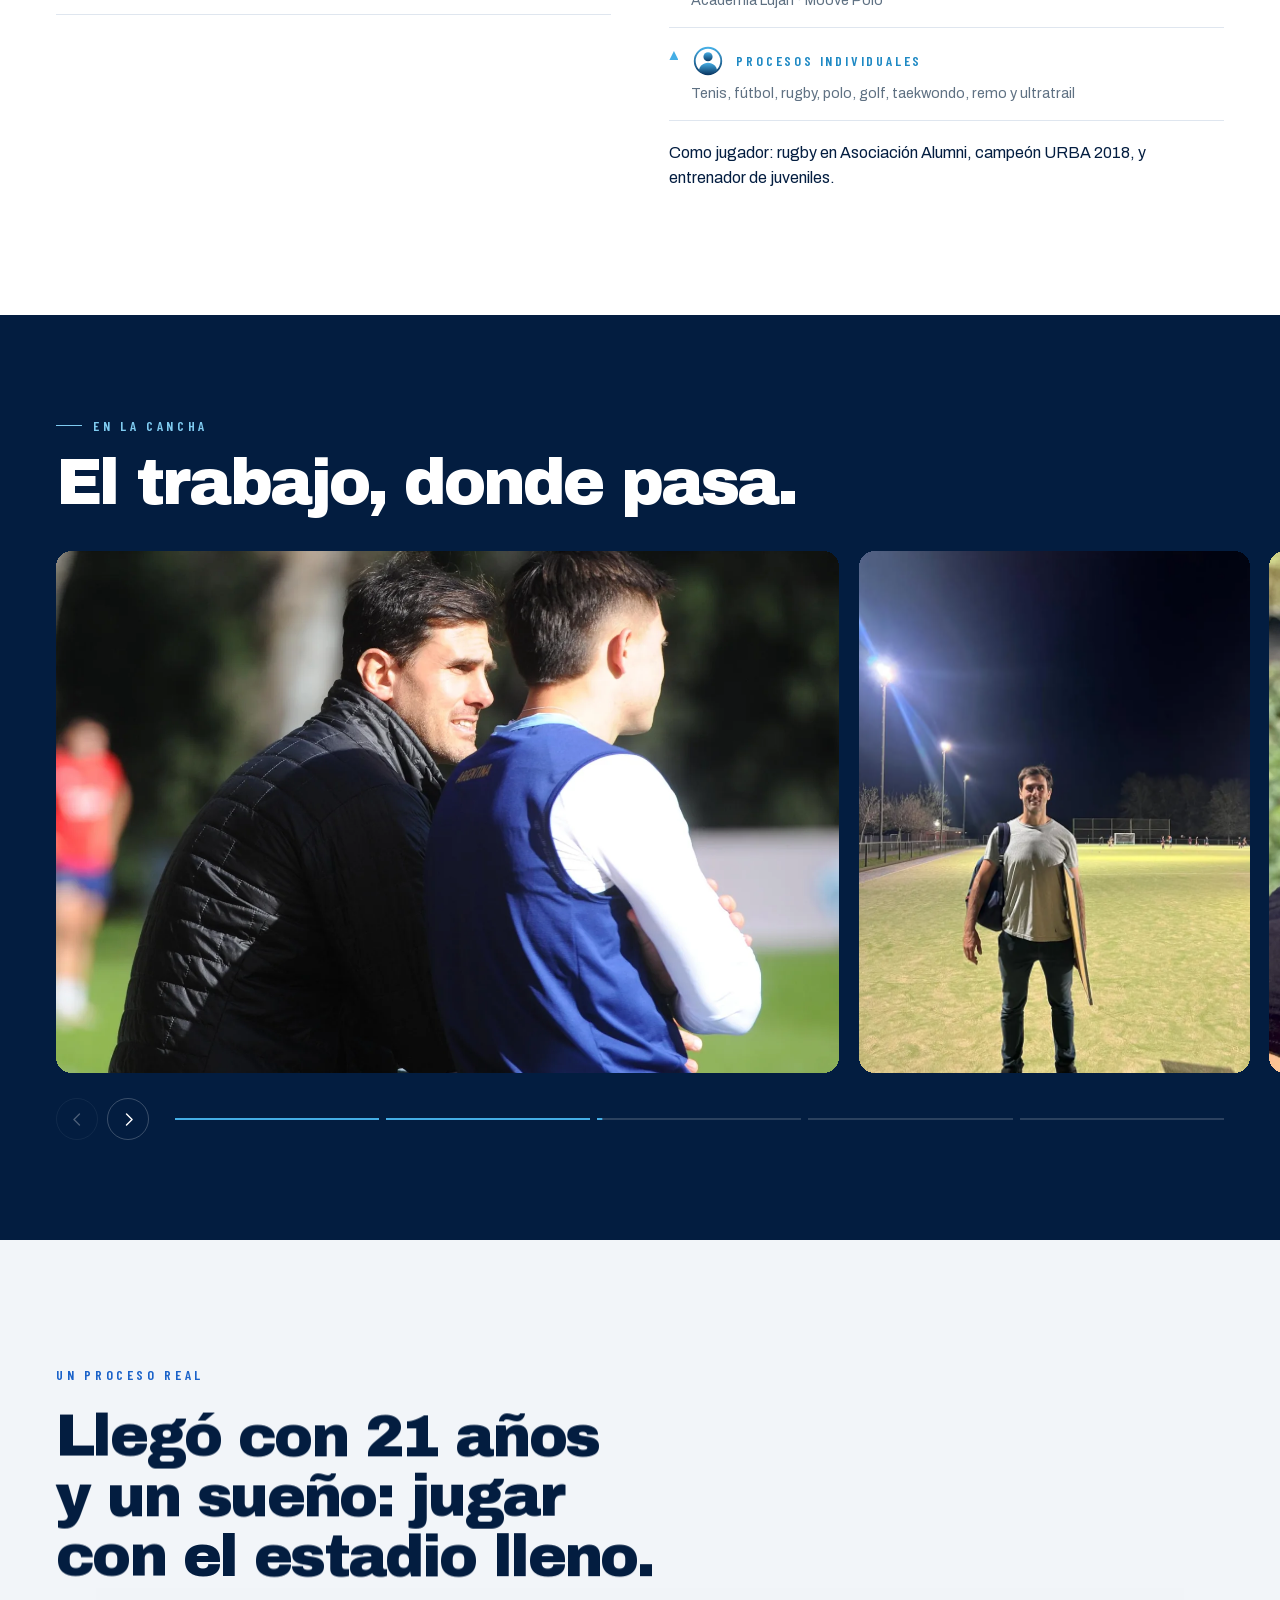
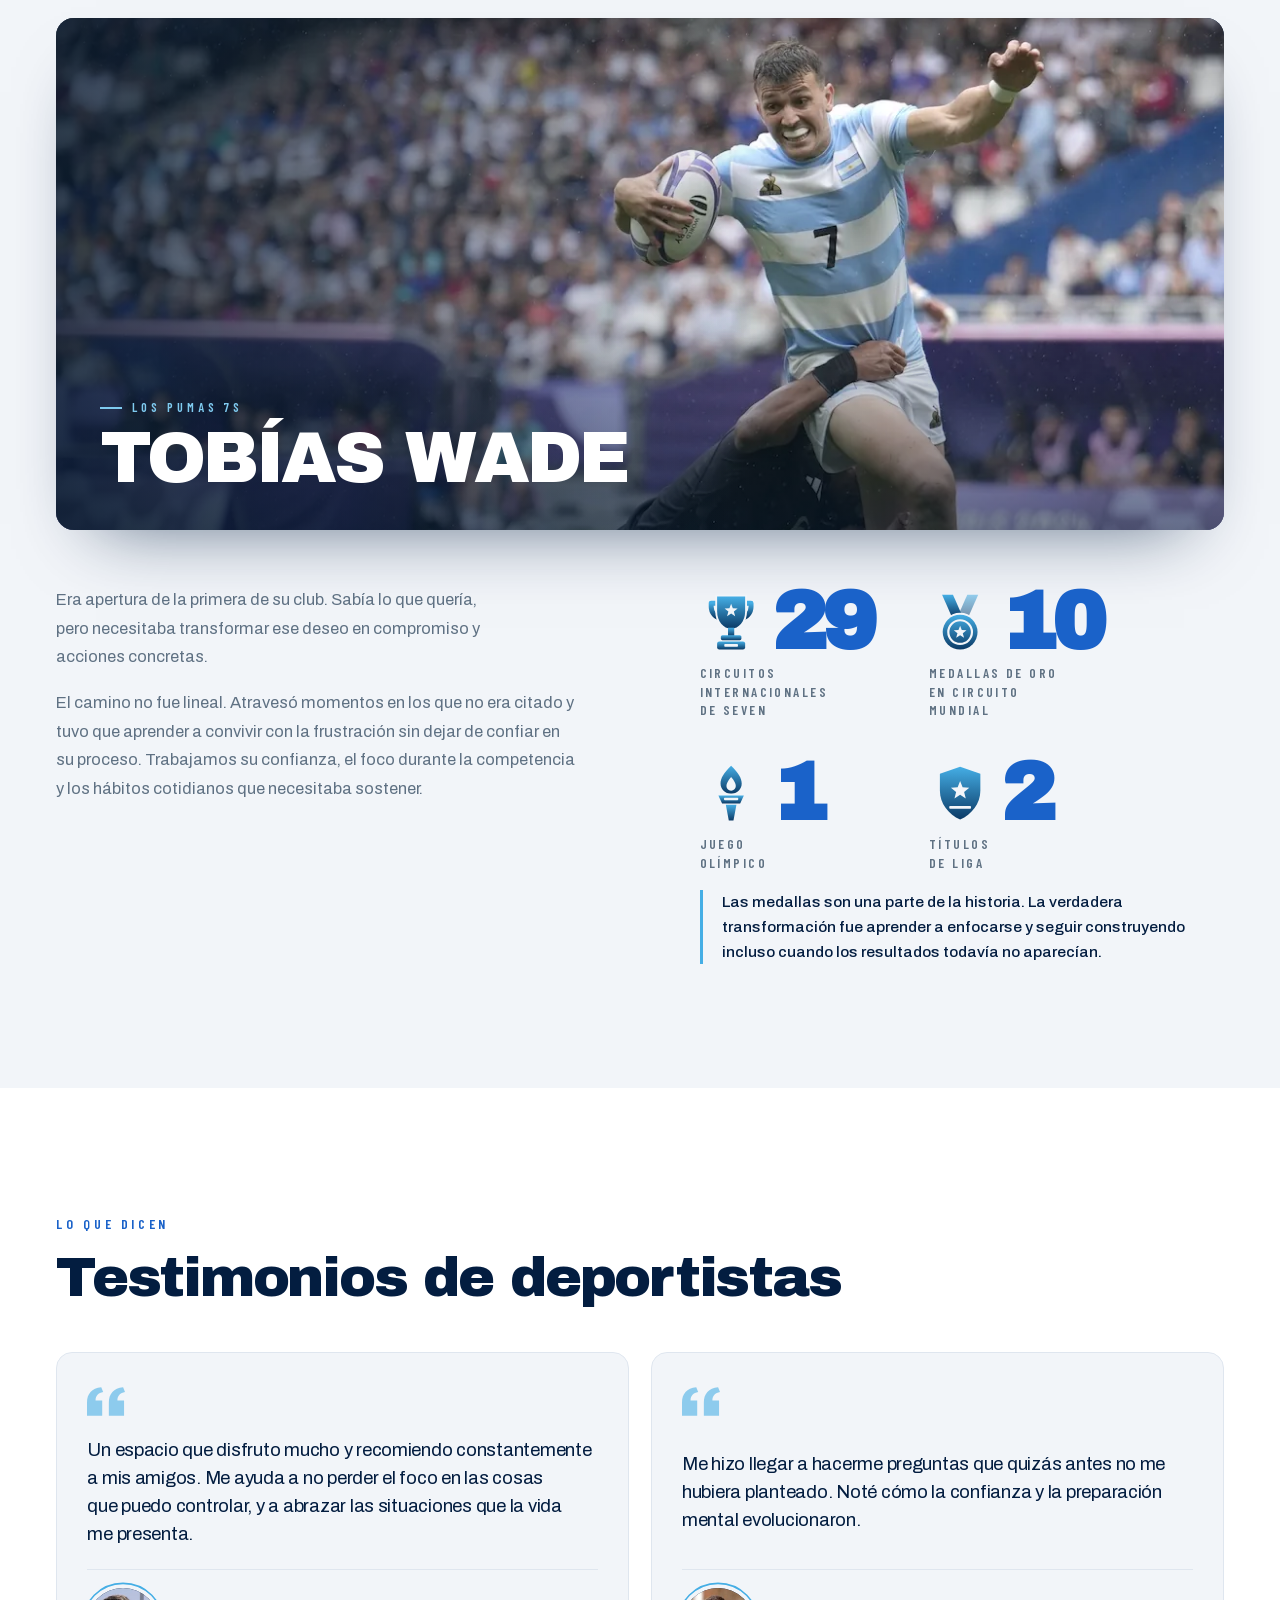
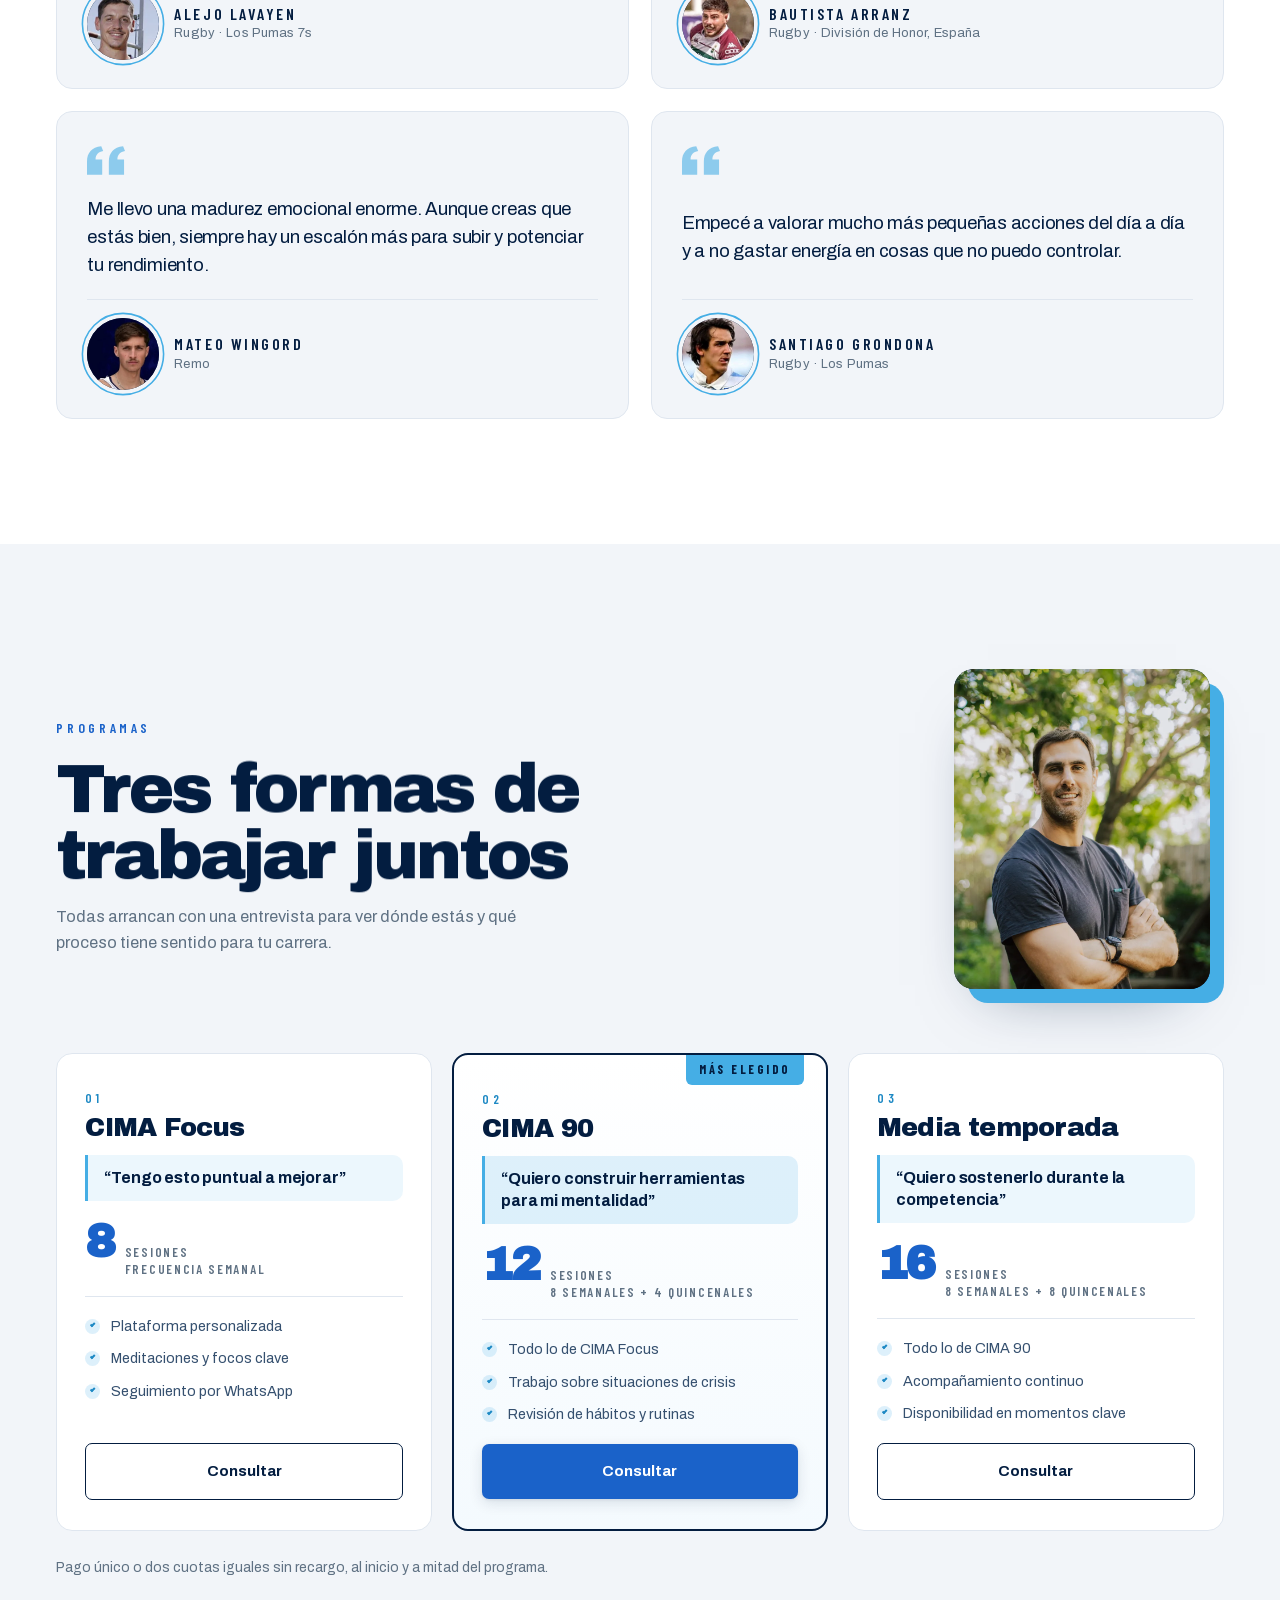
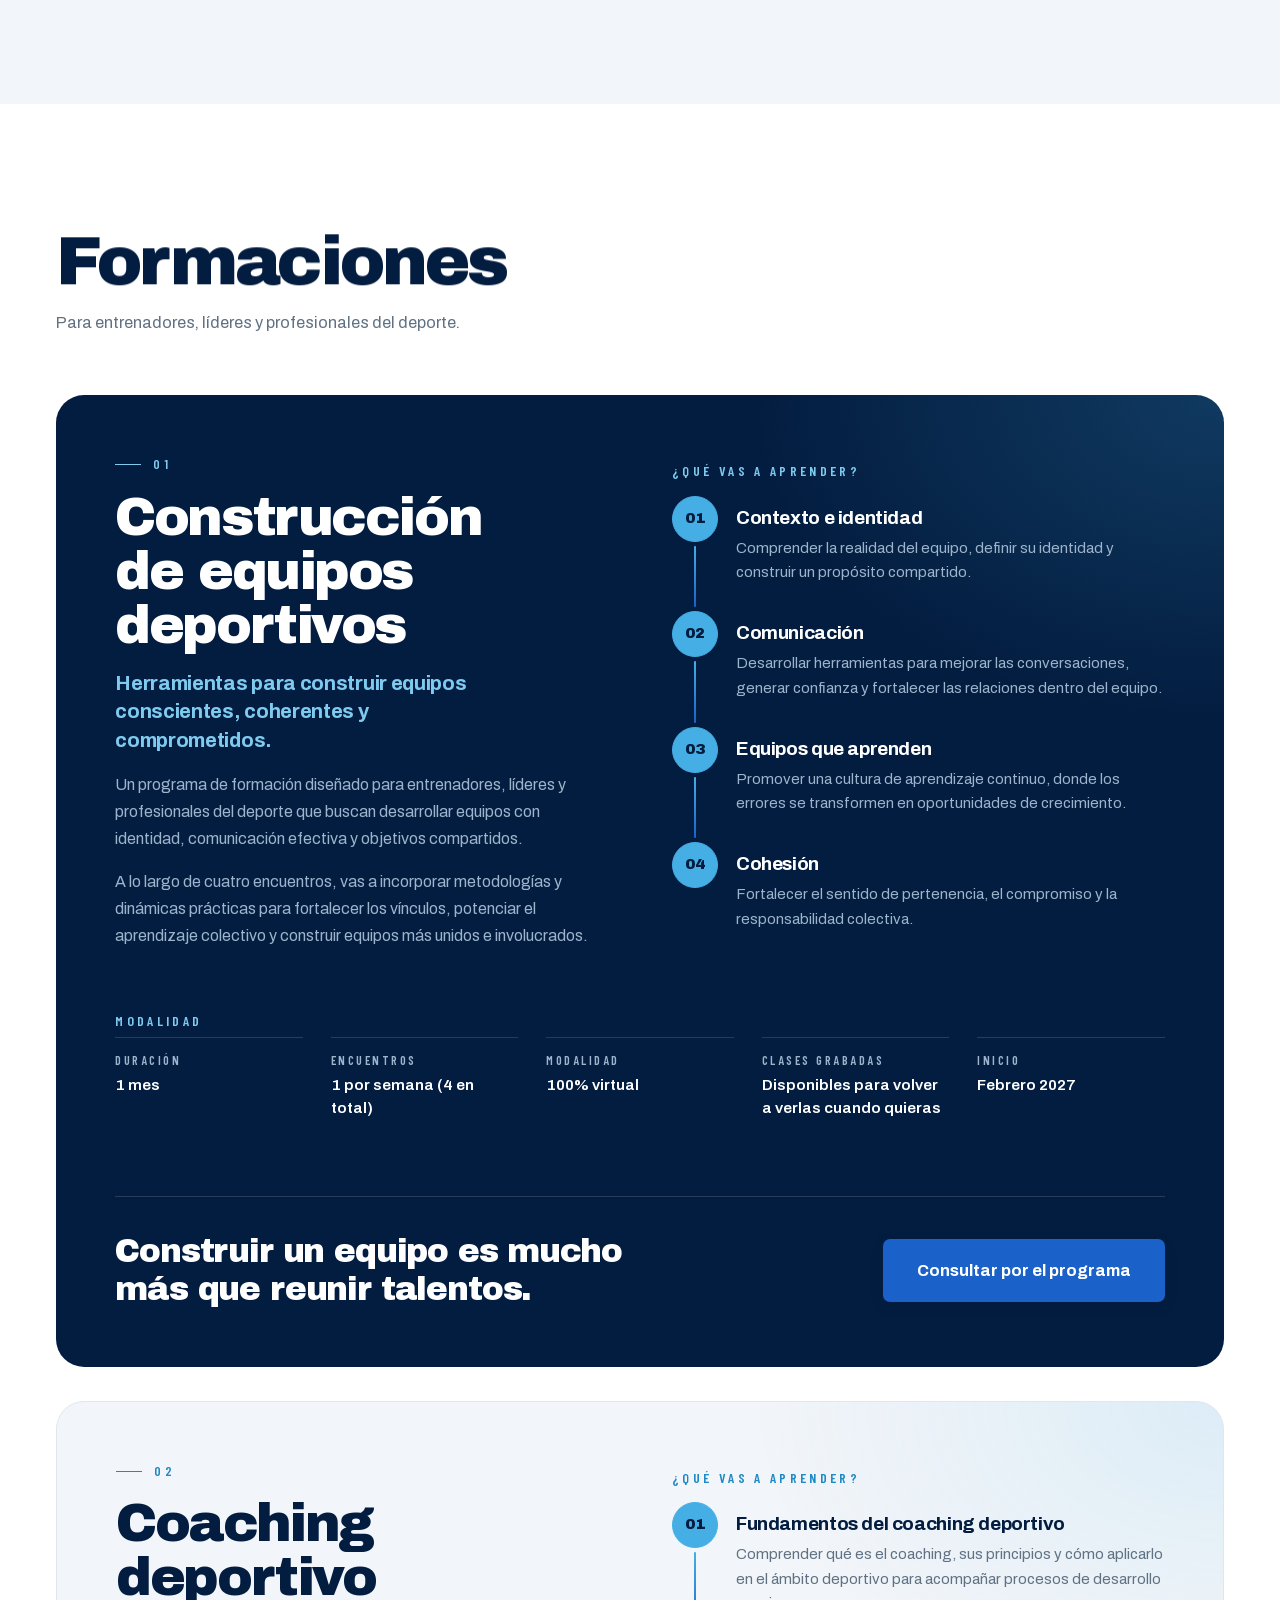
==== commit 0ced3ad8: "LinkedIn de Iñaki y crédito a M-DATOS en el pie Co-Authored-By: Claude Opus 5.5 <noreply@anthropic.c" ====
--- a/index.html
+++ b/index.html
@@ -54,7 +54,7 @@
       "email": "mailto:ietchegarayp@gmail.com",
       "knowsAbout": ["Coaching deportivo", "Entrenamiento mental", "Liderazgo de alto rendimiento", "Construcción de equipos deportivos"],
       "mainEntityOfPage": "https://inakietchegaray.com.ar/sobre-mi/",
-      "sameAs": ["https://instagram.com/ietchegaray"]
+      "sameAs": ["https://instagram.com/ietchegaray", "https://www.linkedin.com/in/i%C3%B1aki-etchegaray-b1456840/"]
     },
     {
       "@type": ["ProfessionalService", "Organization"],
@@ -77,7 +77,7 @@
       "address": {"@type": "PostalAddress", "addressCountry": "AR"},
       "areaServed": {"@type": "Place", "name": "Todo el mundo (online)"},
       "founder": {"@id": "https://inakietchegaray.com.ar/#inaki"},
-      "sameAs": ["https://instagram.com/ietchegaray"]
+      "sameAs": ["https://instagram.com/ietchegaray", "https://www.linkedin.com/in/i%C3%B1aki-etchegaray-b1456840/"]
     },
     {
       "@type": "Course",
@@ -120,7 +120,7 @@
 <link rel="preload" href="assets/fonts/archivo-var-latin.woff2" as="font" type="font/woff2" crossorigin>
 <link rel="preload" href="assets/fonts/archivo-black-latin.woff2" as="font" type="font/woff2" crossorigin>
 <link rel="preload" href="assets/fonts/barlow-cond-600-latin.woff2" as="font" type="font/woff2" crossorigin>
-<link rel="stylesheet" href="styles.css?v=20261096">
+<link rel="stylesheet" href="styles.css?v=20261097">
 </head>
 <body>
 
@@ -799,6 +799,7 @@
       <li><a href="https://instagram.com/ietchegaray">@ietchegaray</a></li>
       <li><a href="https://wa.me/5491159236762?text=%C2%A1Hola%20I%C3%B1aki%21%20Vi%20tu%20web%20y%20quiero%20hacerte%20una%20consulta." target="_blank" rel="noopener">11 5923 6762</a></li>
       <li><a href="mailto:ietchegarayp@gmail.com">ietchegarayp@gmail.com</a></li>
+      <li><a href="https://ar.linkedin.com/in/i%C3%B1aki-etchegaray-b1456840" target="_blank" rel="noopener">LinkedIn</a></li>
     </ul>
   </div>
 </section>
@@ -808,6 +809,7 @@
     <img class="foot-logo" src="assets/brand/logo-blanco.webp" alt="Iñaki Etchegaray" width="1200" height="583" loading="lazy">
     <nav class="foot-links" aria-label="Páginas"><a href="/sobre-mi/">Sobre mí</a><a href="/contacto/">Contacto</a><a href="/privacidad/">Privacidad</a></nav>
     <span class="foot-motto">La cima no se alcanza. Se construye.</span>
+    <p class="foot-credito">Web creada por M-DATOS</p>
   </div>
 </footer>
 
@@ -816,12 +818,12 @@
   <span class="wa-label">Escribime</span>
 </a>
 
-<script defer src="lib/gsap.min.js?v=20261096"></script>
-<script defer src="lib/ScrollTrigger.min.js?v=20261096"></script>
-<script defer src="hero.js?v=20261096"></script>
-<script defer src="estadio.js?v=20261096"></script>
-<script defer src="pizarra.js?v=20261096"></script>
-<script defer src="palos.js?v=20261096"></script>
-<script defer src="main.js?v=20261096"></script>
+<script defer src="lib/gsap.min.js?v=20261097"></script>
+<script defer src="lib/ScrollTrigger.min.js?v=20261097"></script>
+<script defer src="hero.js?v=20261097"></script>
+<script defer src="estadio.js?v=20261097"></script>
+<script defer src="pizarra.js?v=20261097"></script>
+<script defer src="palos.js?v=20261097"></script>
+<script defer src="main.js?v=20261097"></script>
 </body>
 </html>
--- a/styles.css
+++ b/styles.css
@@ -1504,7 +1504,7 @@
 .pag-cima dt{font-family:var(--display);font-size:19px;letter-spacing:-.02em;color:var(--ink)}
 .pag-cima dt b{color:var(--cel-dk);margin-right:6px}
 .pag-cima dd{margin:6px 0 0;font-size:15px;line-height:1.6;color:#35506F}
-.pag-canales{list-style:none;margin:8px 0 0;padding:0;display:grid;grid-template-columns:repeat(3,minmax(0,1fr));gap:14px}
+.pag-canales{list-style:none;margin:8px 0 0;padding:0;display:grid;grid-template-columns:repeat(2,minmax(0,1fr));gap:14px}
 .pag-canales li{display:flex;flex-direction:column;gap:6px;background:var(--bone);border:1px solid var(--hair);
   border-radius:14px;padding:18px 20px}
 .pag-canales span{font-family:var(--cond);font-size:13px;font-weight:600;letter-spacing:.22em;text-transform:uppercase;color:var(--cel-dk)}
@@ -1522,6 +1522,8 @@
 .pag-pie-links a{color:#C9D5E3;text-decoration:none;font-size:14.5px}
 @media (hover:hover) and (pointer:fine){.pag-pie-links a:hover{color:#fff}}
 .pag-pie-lema{width:100%;font-family:var(--cond);font-size:13px;letter-spacing:.24em;text-transform:uppercase;color:#7F96AE}
+/* crédito de quien hizo la web, discreto, en el pie de todas las páginas */
+.pag-pie-credito,.foot-credito{width:100%;font-size:12.5px;color:#5E7690;letter-spacing:.01em}
 @media (max-width:760px){
   .pag-intro,.pag-cima,.pag-canales{grid-template-columns:1fr}
   .pag-foto{aspect-ratio:16/11;margin-right:10px;box-shadow:10px 10px 0 0 var(--cel),0 22px 44px -30px rgba(3,29,64,.55)}
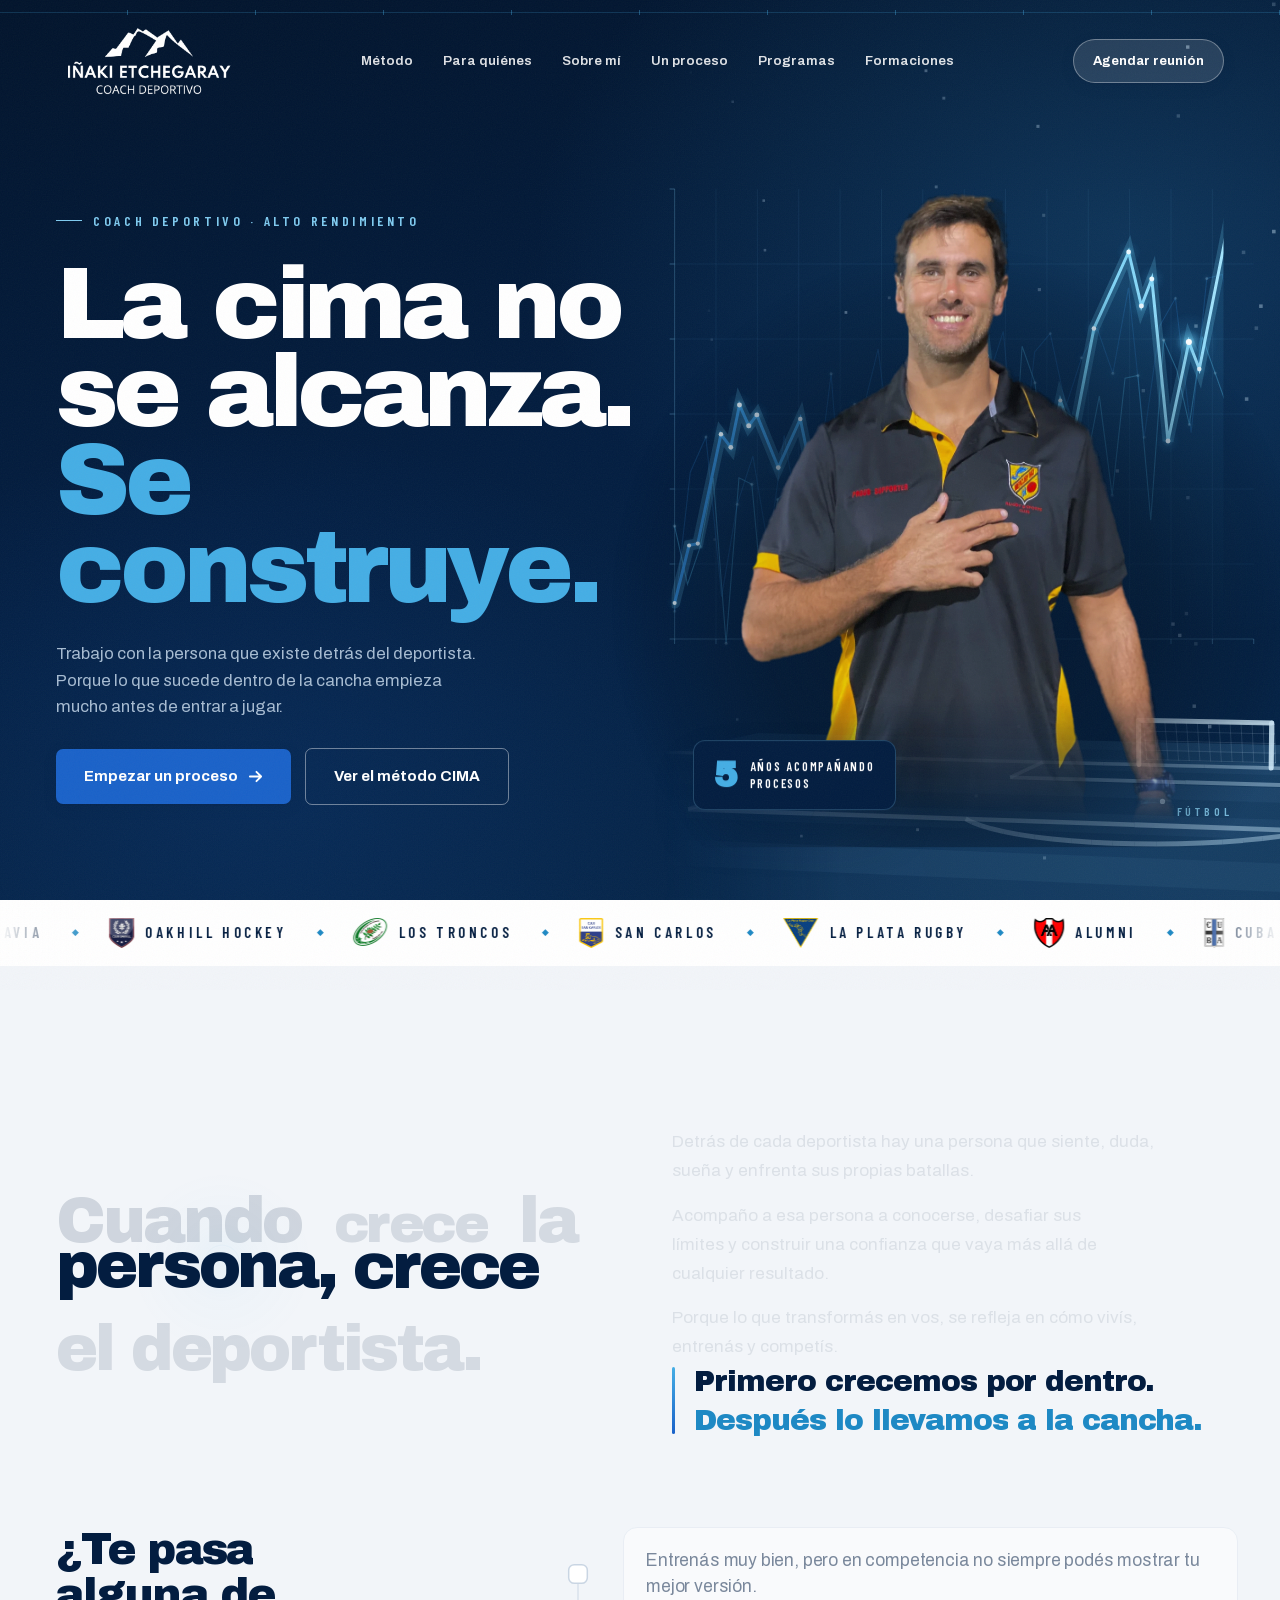
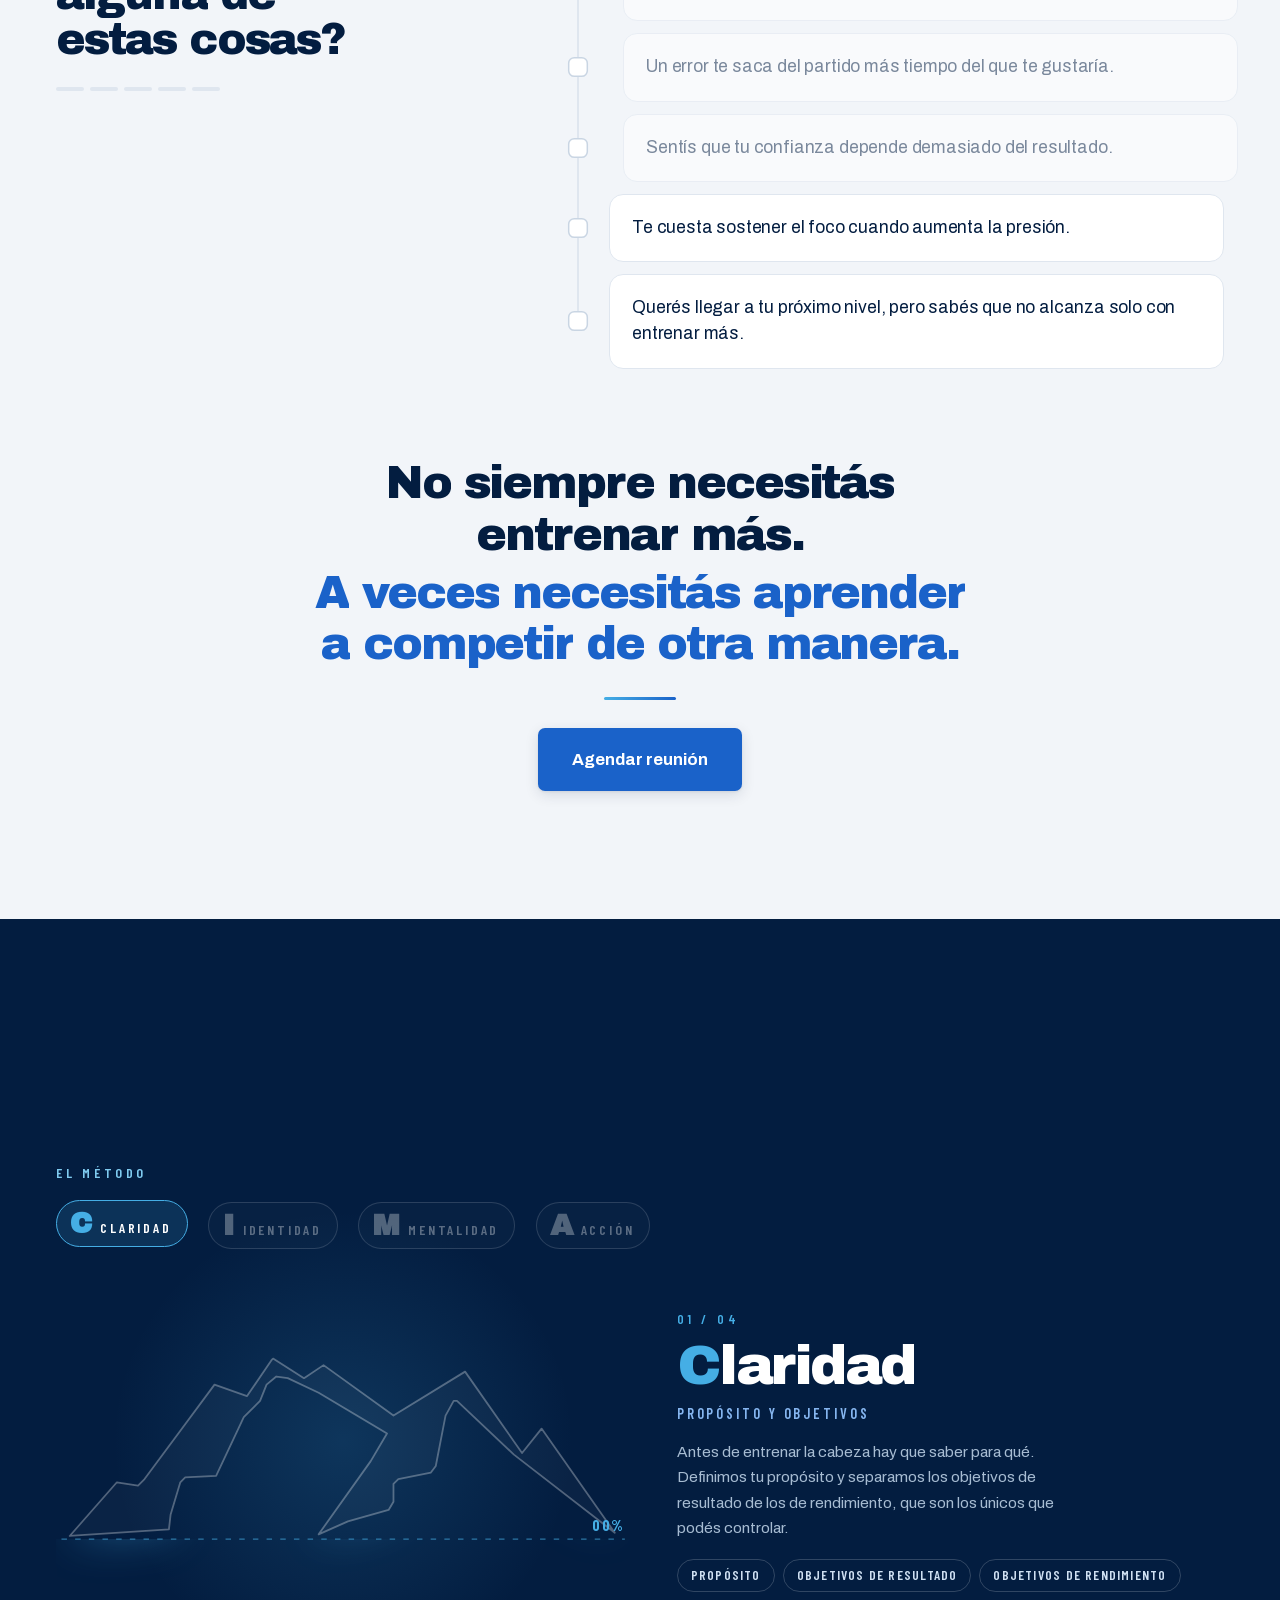
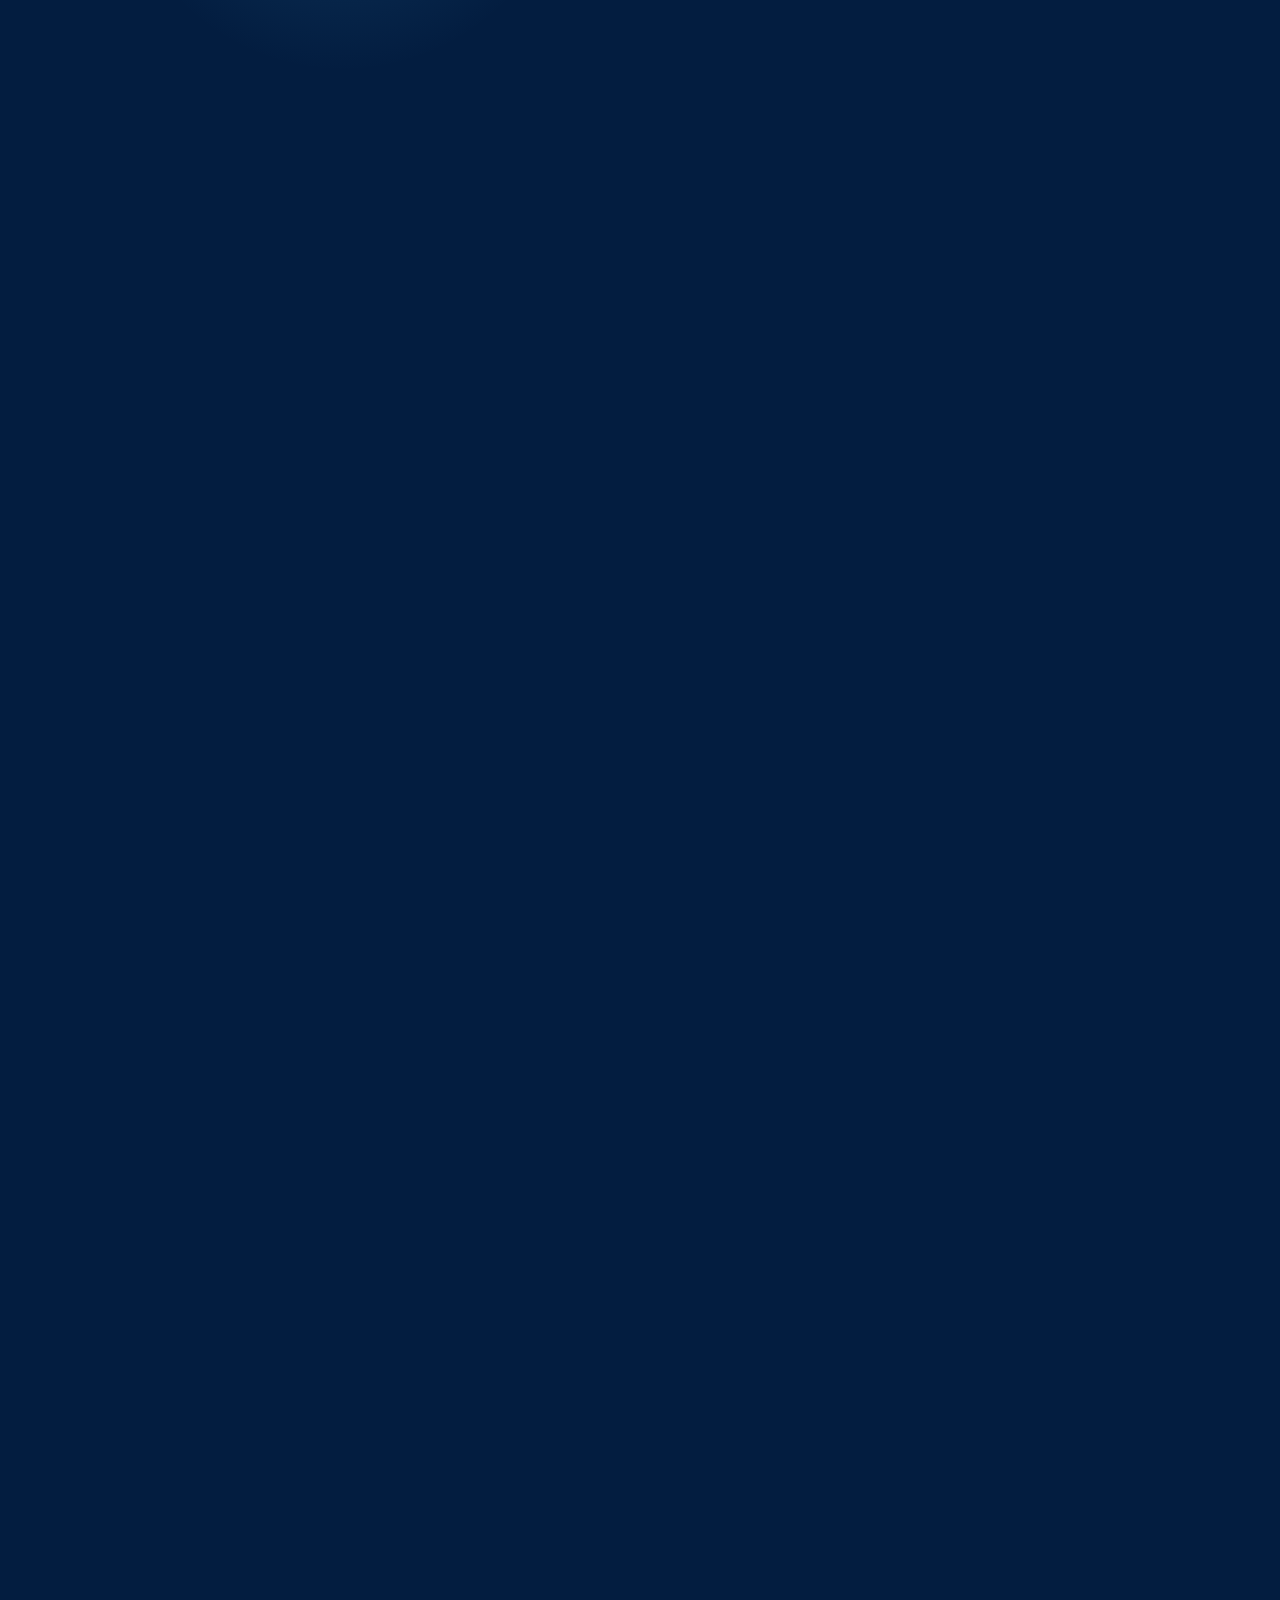
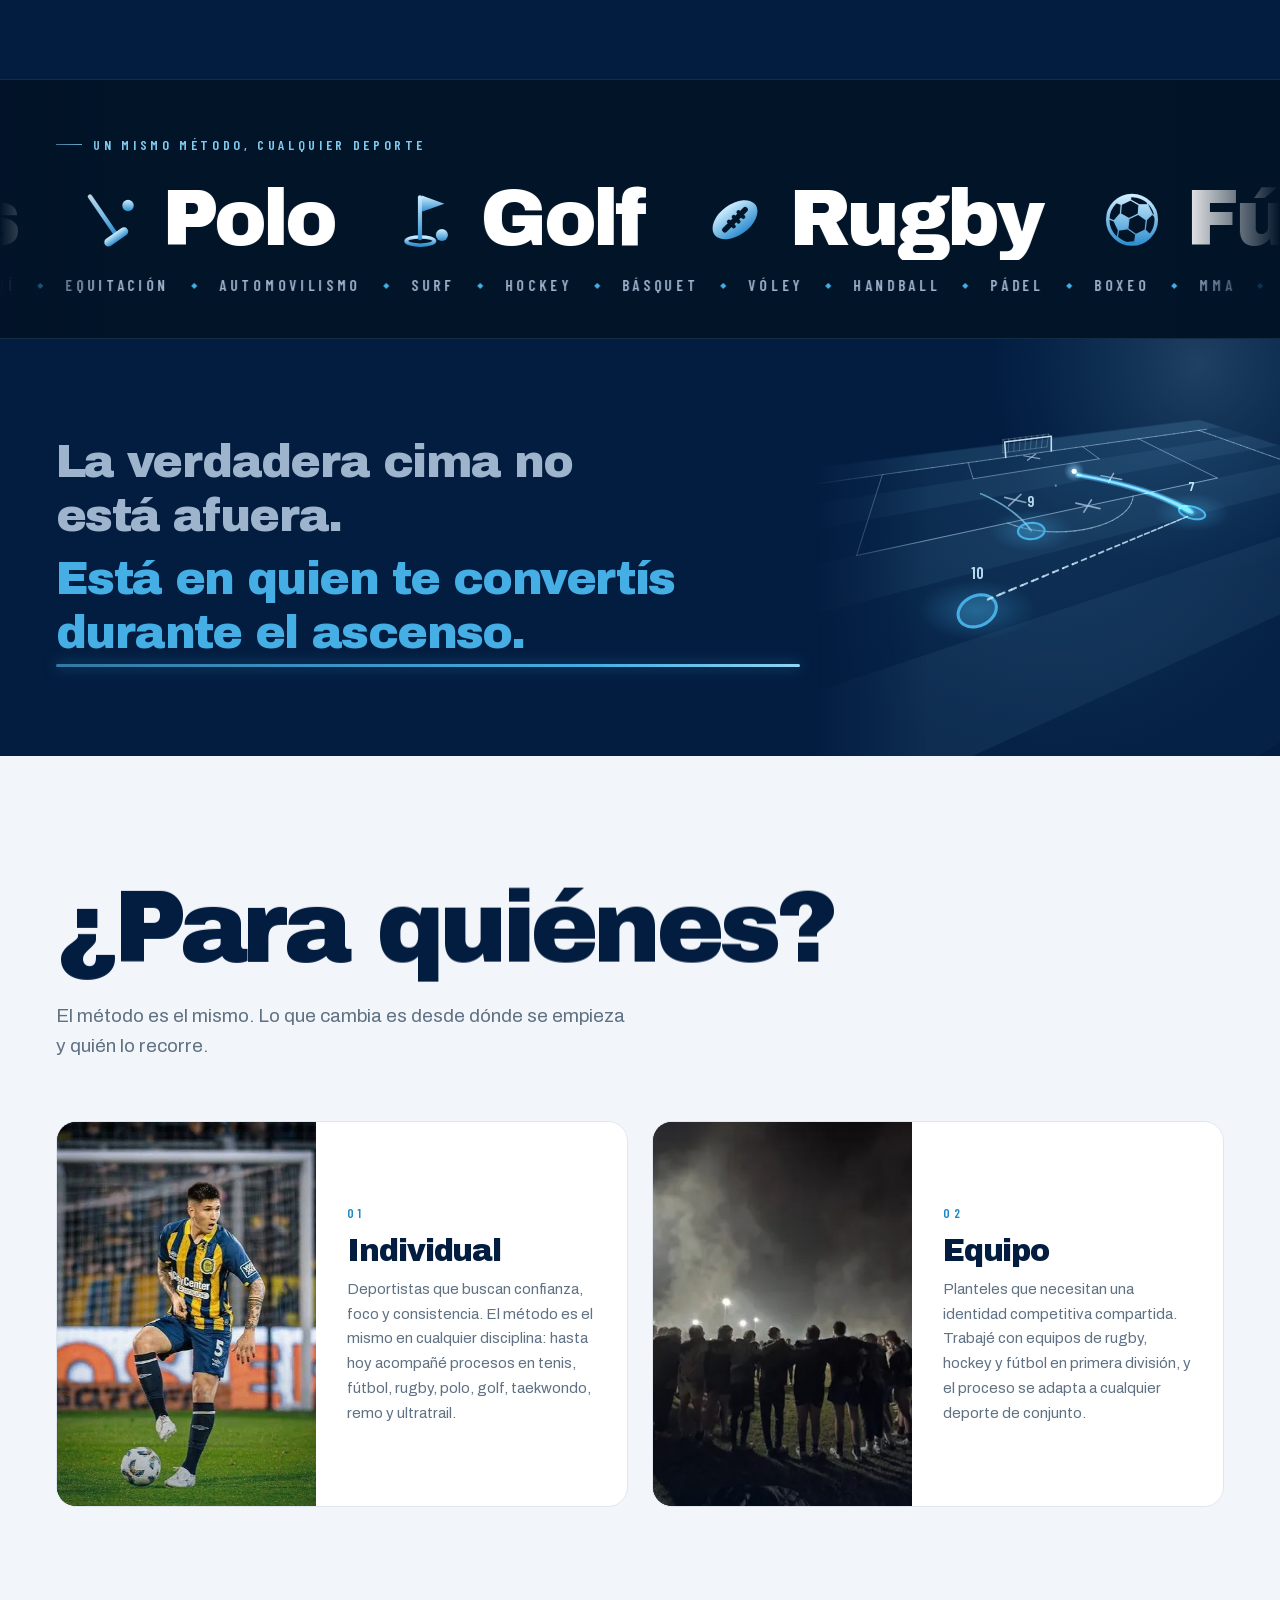
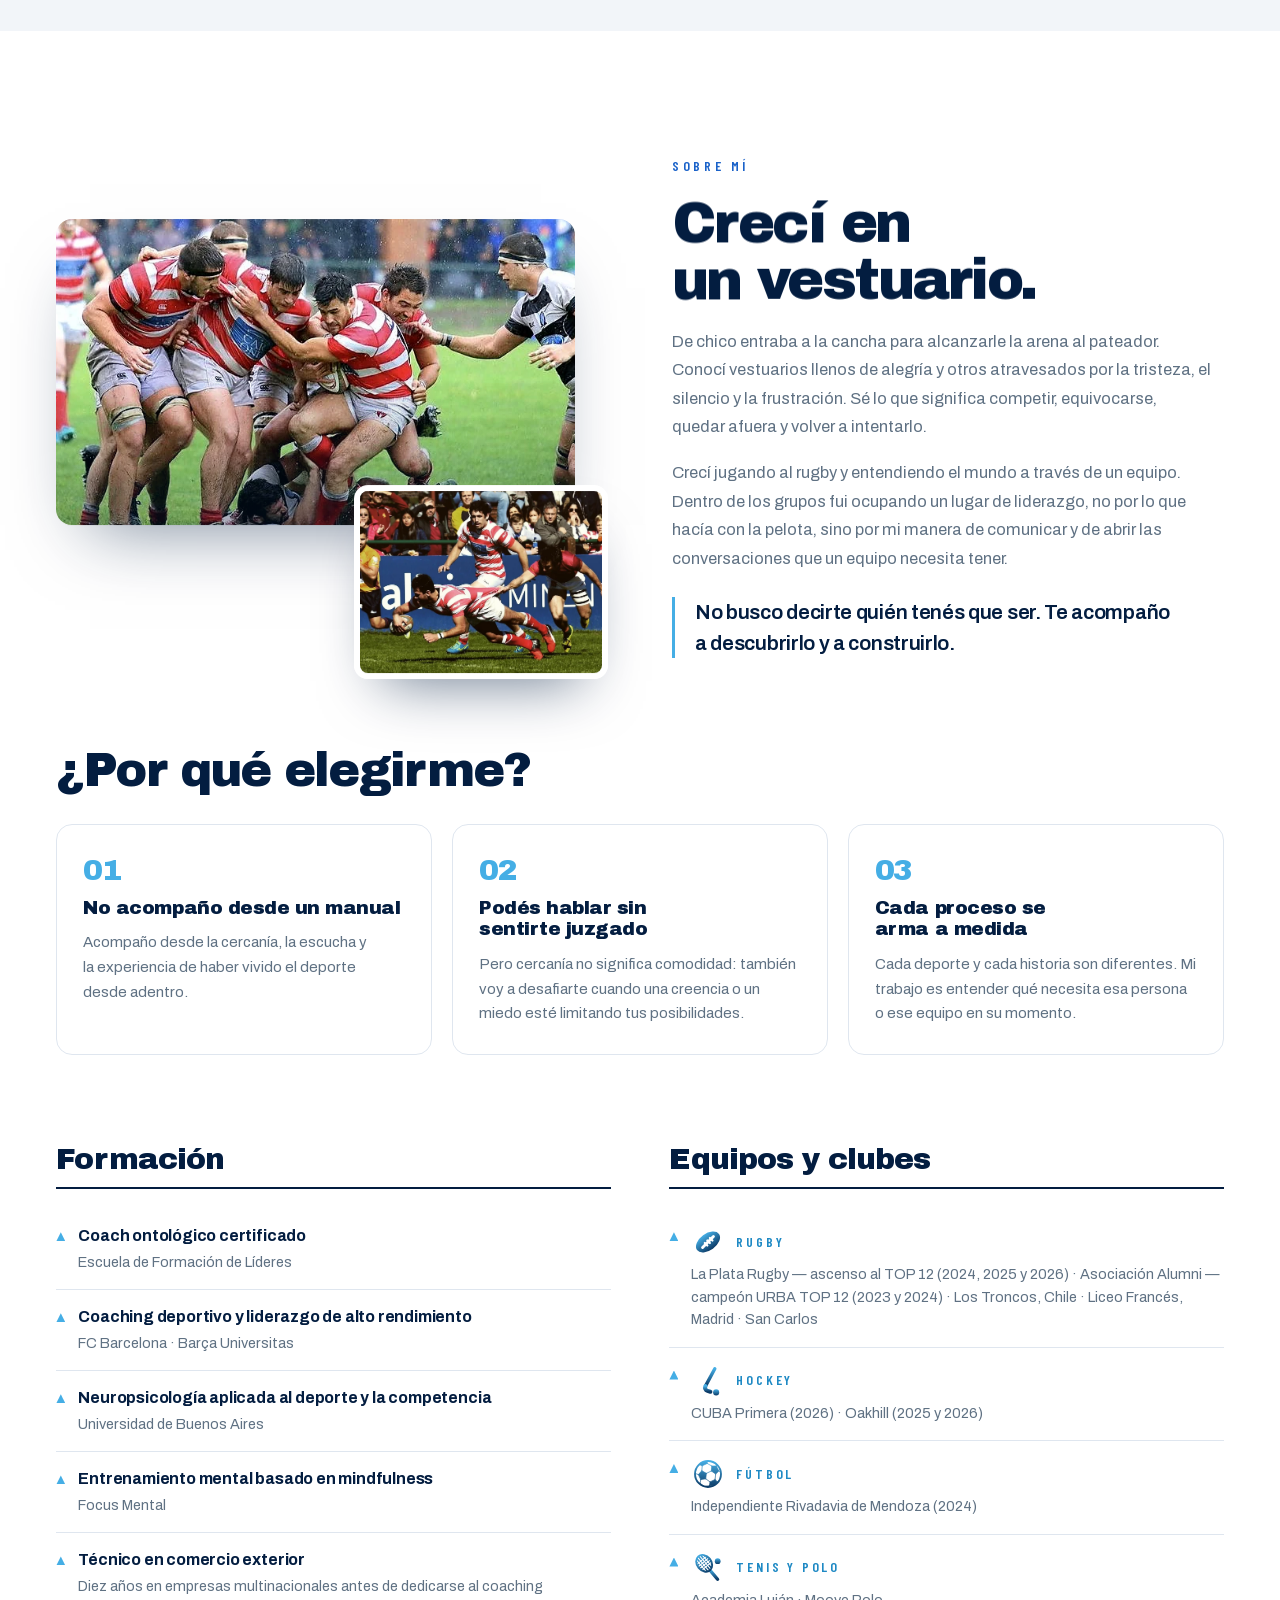
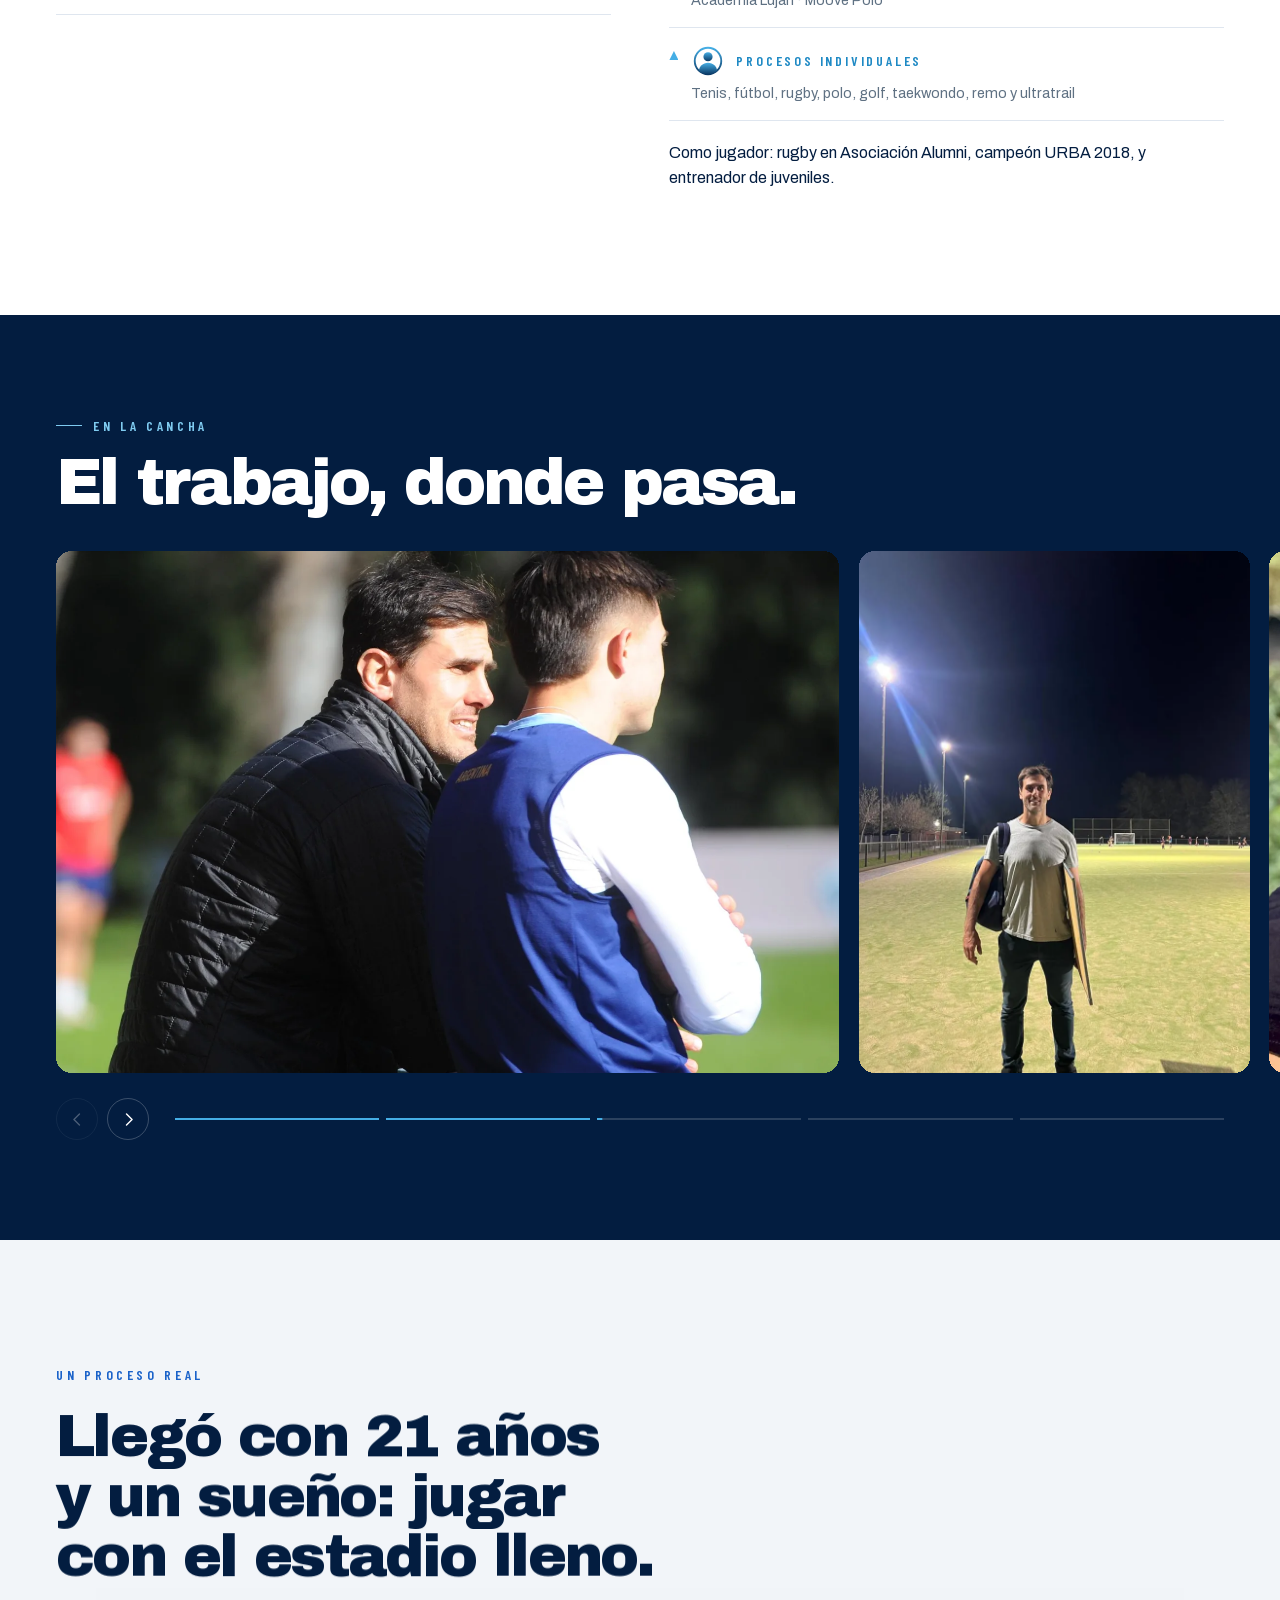
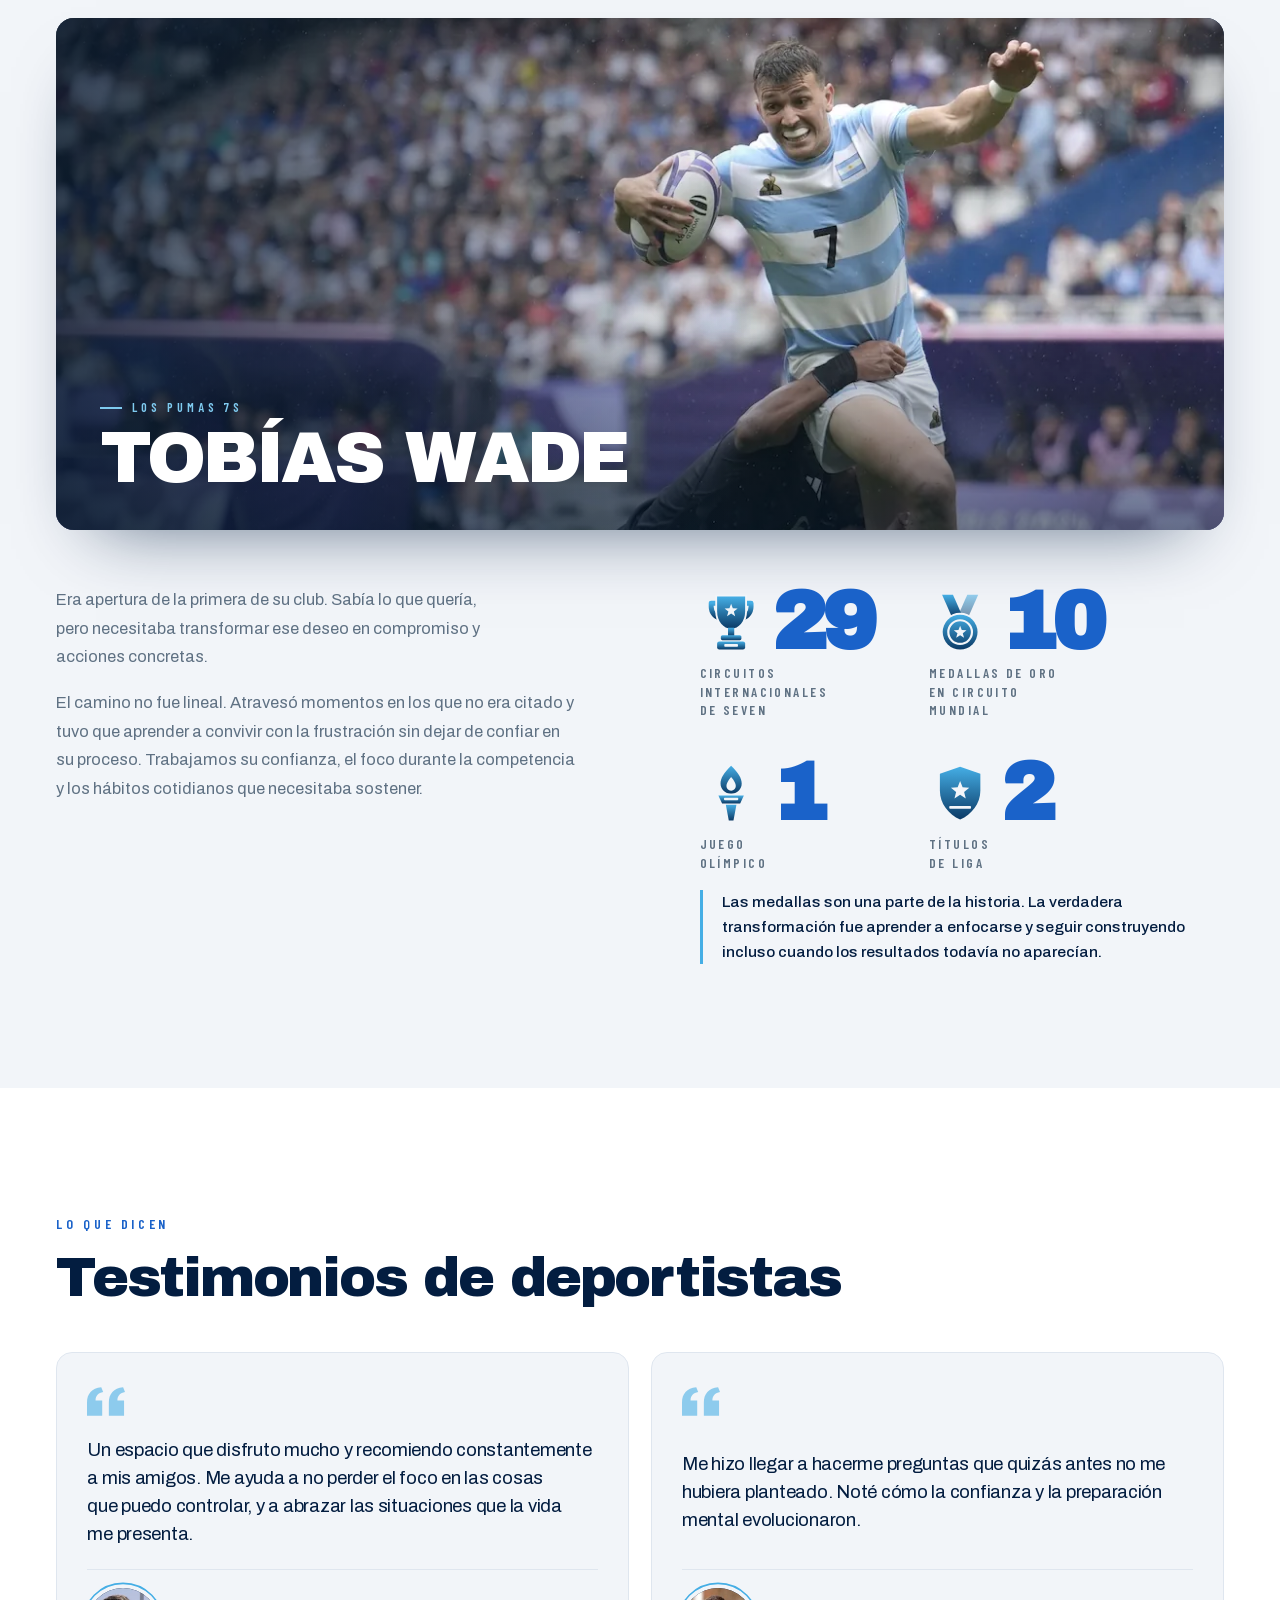
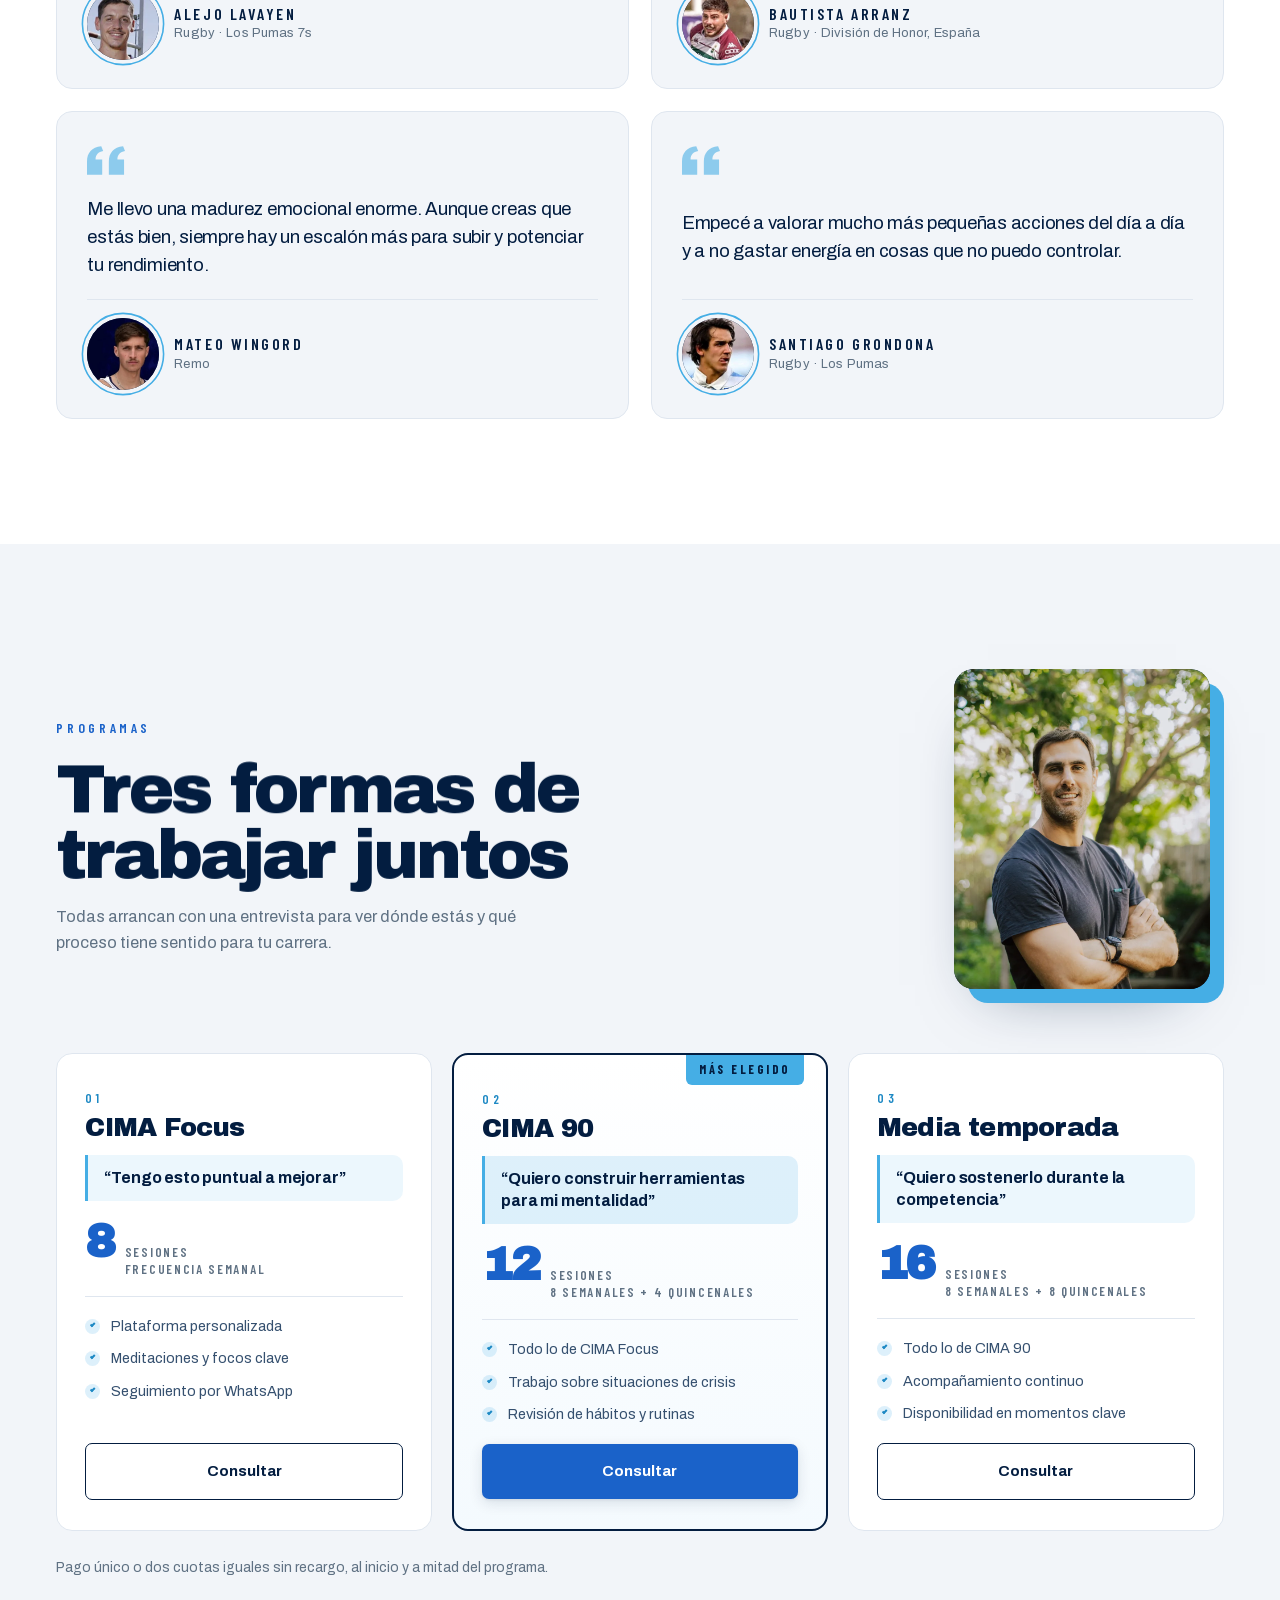
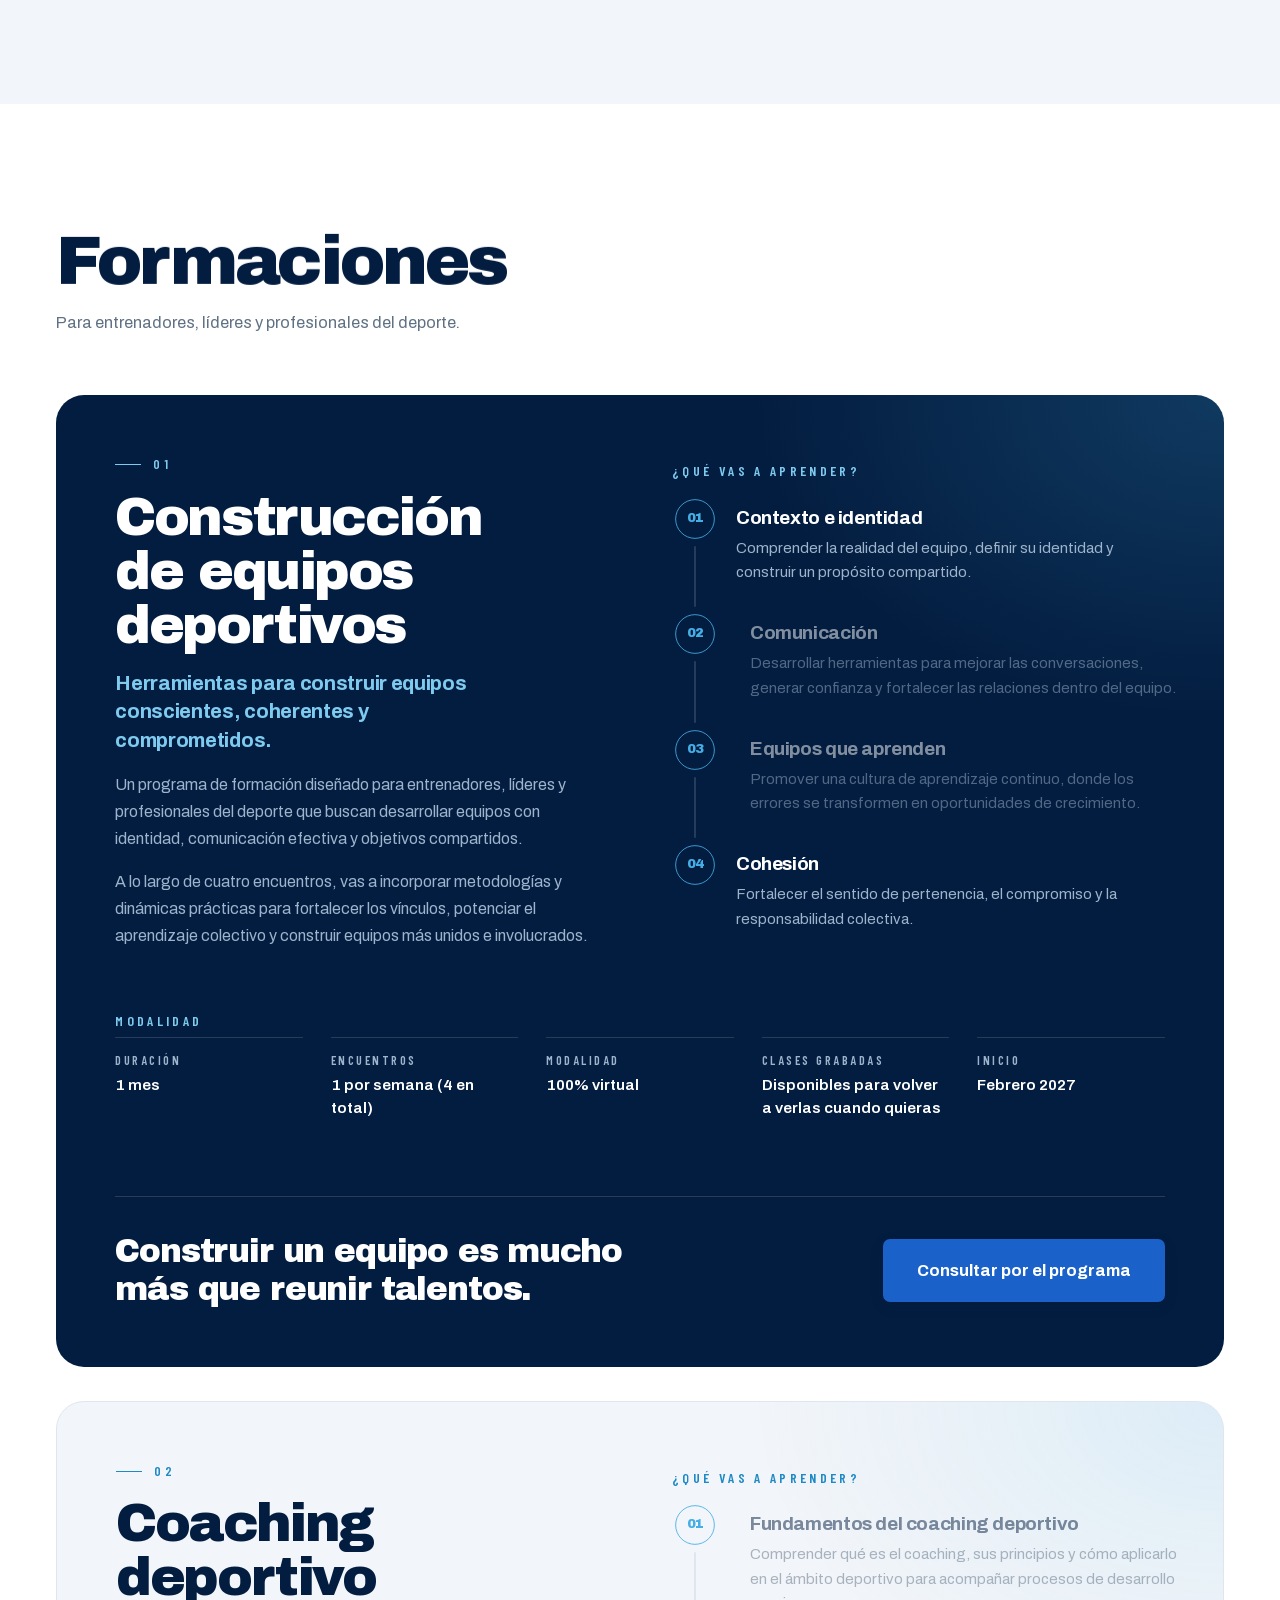
==== commit 2011d33d: "Formaciones con lectura por scroll y páginas temáticas para SEO - Los módulos de cada formación se e" ====
--- a/index.html
+++ b/index.html
@@ -3,8 +3,8 @@
 <head>
 <meta charset="utf-8">
 <meta name="viewport" content="width=device-width, initial-scale=1, viewport-fit=cover">
-<title>Iñaki Etchegaray — Coach deportivo</title>
-<meta name="description" content="Coaching deportivo de alto rendimiento. Acompaño a deportistas, equipos y entrenadores a construir confianza, foco y consistencia con el método CIMA.">
+<title>Coach deportivo y coach ontológico | Iñaki Etchegaray</title>
+<meta name="description" content="Coach deportivo y coach ontológico certificado. Entrenamiento mental, confianza y motivación deportiva para deportistas, equipos y entrenadores. Sesiones online.">
 <meta name="theme-color" content="#031D40">
 <!-- El splash es la bienvenida: se ve una vez por visita. Si ya se vio
      en esta pestaña, se saca antes de pintar, sin parpadeo. -->
@@ -24,7 +24,7 @@
 <meta property="og:url" content="https://inakietchegaray.com.ar/">
 <meta property="og:site_name" content="Iñaki Etchegaray · Coach deportivo">
 <meta property="og:locale" content="es_AR">
-<meta property="og:title" content="Iñaki Etchegaray — Coach deportivo">
+<meta property="og:title" content="Coach deportivo y coach ontológico | Iñaki Etchegaray">
 <meta property="og:description" content="La cima no se alcanza, se construye. Acompaño a deportistas, equipos y cuerpos técnicos a construir confianza, foco y consistencia con el método CIMA.">
 <meta property="og:image" content="https://inakietchegaray.com.ar/assets/brand/og-cover.jpg?v=1">
 <meta property="og:image:secure_url" content="https://inakietchegaray.com.ar/assets/brand/og-cover.jpg?v=1">
@@ -34,7 +34,7 @@
 <meta property="og:image:alt" content="Iñaki Etchegaray, coach deportivo. La cima no se alcanza, se construye.">
 
 <meta name="twitter:card" content="summary_large_image">
-<meta name="twitter:title" content="Iñaki Etchegaray — Coach deportivo">
+<meta name="twitter:title" content="Coach deportivo y coach ontológico | Iñaki Etchegaray">
 <meta name="twitter:description" content="La cima no se alcanza, se construye. Coaching deportivo de alto rendimiento para deportistas, equipos y cuerpos técnicos.">
 <meta name="twitter:image" content="https://inakietchegaray.com.ar/assets/brand/og-cover.jpg?v=1">
 <!-- Para Google: quién es Iñaki y qué ofrece (schema.org). Son los
@@ -48,11 +48,16 @@
       "@type": "Person",
       "@id": "https://inakietchegaray.com.ar/#inaki",
       "name": "Iñaki Etchegaray",
-      "jobTitle": "Coach deportivo",
+      "jobTitle": ["Coach deportivo", "Coach ontológico"],
       "url": "https://inakietchegaray.com.ar/",
       "image": "https://inakietchegaray.com.ar/assets/img/g3-brazos.webp",
       "email": "mailto:ietchegarayp@gmail.com",
-      "knowsAbout": ["Coaching deportivo", "Entrenamiento mental", "Liderazgo de alto rendimiento", "Construcción de equipos deportivos"],
+      "knowsAbout": ["Coaching deportivo", "Coaching ontológico", "Entrenamiento mental", "Motivación deportiva", "Neuropsicología aplicada al deporte", "Mindfulness aplicado al deporte", "Liderazgo de alto rendimiento", "Construcción de equipos deportivos"],
+      "hasCredential": [
+        {"@type": "EducationalOccupationalCredential", "name": "Coach ontológico certificado", "credentialCategory": "certificate", "recognizedBy": {"@type": "Organization", "name": "Escuela de Formación de Líderes"}},
+        {"@type": "EducationalOccupationalCredential", "name": "Coaching deportivo y liderazgo de alto rendimiento", "credentialCategory": "certificate", "recognizedBy": {"@type": "Organization", "name": "FC Barcelona · Barça Universitas"}},
+        {"@type": "EducationalOccupationalCredential", "name": "Neuropsicología aplicada al deporte y la competencia", "credentialCategory": "certificate", "recognizedBy": {"@type": "CollegeOrUniversity", "name": "Universidad de Buenos Aires"}}
+      ],
       "mainEntityOfPage": "https://inakietchegaray.com.ar/sobre-mi/",
       "sameAs": ["https://instagram.com/ietchegaray", "https://www.linkedin.com/in/i%C3%B1aki-etchegaray-b1456840/"]
     },
@@ -60,7 +65,8 @@
       "@type": ["ProfessionalService", "Organization"],
       "@id": "https://inakietchegaray.com.ar/#coaching",
       "name": "Iñaki Etchegaray — Coach deportivo",
-      "description": "Coaching deportivo de alto rendimiento. Acompaño a deportistas, equipos y entrenadores a construir confianza, foco y consistencia con el método CIMA.",
+      "description": "Coach deportivo y coach ontológico certificado. Entrenamiento mental, confianza y motivación deportiva para deportistas, equipos y entrenadores, con el método CIMA. Sesiones online.",
+      "knowsAbout": ["Coaching deportivo", "Coaching ontológico", "Entrenamiento mental", "Motivación deportiva", "Construcción de equipos deportivos"],
       "url": "https://inakietchegaray.com.ar/",
       "image": "https://inakietchegaray.com.ar/assets/brand/og-cover.jpg",
       "logo": "https://inakietchegaray.com.ar/assets/brand/logo-color.webp",
@@ -120,7 +126,7 @@
 <link rel="preload" href="assets/fonts/archivo-var-latin.woff2" as="font" type="font/woff2" crossorigin>
 <link rel="preload" href="assets/fonts/archivo-black-latin.woff2" as="font" type="font/woff2" crossorigin>
 <link rel="preload" href="assets/fonts/barlow-cond-600-latin.woff2" as="font" type="font/woff2" crossorigin>
-<link rel="stylesheet" href="styles.css?v=20261097">
+<link rel="stylesheet" href="styles.css?v=20261098">
 </head>
 <body>
 
@@ -181,7 +187,7 @@
 
   <div class="hero-grid">
     <div class="hero-copy">
-      <p class="kicker hero-kicker"><i></i>Coaching deportivo · Alto rendimiento</p>
+      <p class="kicker hero-kicker"><i></i>Coach deportivo · Alto rendimiento</p>
       <h1 class="hero-title" data-split="chars">La cima no se alcanza. <em>Se construye.</em></h1>
       <p class="hero-sub" data-split="words">Trabajo con la persona que existe detrás del deportista. Porque lo que sucede dentro de la cancha empieza mucho antes de entrar a jugar.</p>
       <div class="hero-actions">
@@ -691,10 +697,10 @@
       <div class="curso-plan">
         <h4 class="curso-sub reveal">¿Qué vas a aprender?</h4>
         <ol class="curso-mods">
-          <li class="curso-mod reveal"><span class="curso-mod-n" aria-hidden="true">01</span><div><h5>Contexto e identidad</h5><p>Comprender la realidad del equipo, definir su identidad y construir un propósito compartido.</p></div></li>
-          <li class="curso-mod reveal"><span class="curso-mod-n" aria-hidden="true">02</span><div><h5>Comunicación</h5><p>Desarrollar herramientas para mejorar las conversaciones, generar confianza y fortalecer las relaciones dentro del equipo.</p></div></li>
-          <li class="curso-mod reveal"><span class="curso-mod-n" aria-hidden="true">03</span><div><h5>Equipos que aprenden</h5><p>Promover una cultura de aprendizaje continuo, donde los errores se transformen en oportunidades de crecimiento.</p></div></li>
-          <li class="curso-mod reveal"><span class="curso-mod-n" aria-hidden="true">04</span><div><h5>Cohesión</h5><p>Fortalecer el sentido de pertenencia, el compromiso y la responsabilidad colectiva.</p></div></li>
+          <li class="curso-mod"><span class="curso-mod-n" aria-hidden="true">01</span><div><h5>Contexto e identidad</h5><p>Comprender la realidad del equipo, definir su identidad y construir un propósito compartido.</p></div></li>
+          <li class="curso-mod"><span class="curso-mod-n" aria-hidden="true">02</span><div><h5>Comunicación</h5><p>Desarrollar herramientas para mejorar las conversaciones, generar confianza y fortalecer las relaciones dentro del equipo.</p></div></li>
+          <li class="curso-mod"><span class="curso-mod-n" aria-hidden="true">03</span><div><h5>Equipos que aprenden</h5><p>Promover una cultura de aprendizaje continuo, donde los errores se transformen en oportunidades de crecimiento.</p></div></li>
+          <li class="curso-mod"><span class="curso-mod-n" aria-hidden="true">04</span><div><h5>Cohesión</h5><p>Fortalecer el sentido de pertenencia, el compromiso y la responsabilidad colectiva.</p></div></li>
         </ol>
       </div>
       <div class="curso-modalidad">
@@ -724,10 +730,10 @@
       <div class="curso-plan">
         <h4 class="curso-sub reveal">¿Qué vas a aprender?</h4>
         <ol class="curso-mods">
-          <li class="curso-mod reveal"><span class="curso-mod-n" aria-hidden="true">01</span><div><h5>Fundamentos del coaching deportivo</h5><p>Comprender qué es el coaching, sus principios y cómo aplicarlo en el ámbito deportivo para acompañar procesos de desarrollo y mejora.</p></div></li>
-          <li class="curso-mod reveal"><span class="curso-mod-n" aria-hidden="true">02</span><div><h5>Liderazgo y gestión emocional</h5><p>Desarrollar habilidades para gestionar emociones, fortalecer la confianza y mejorar la toma de decisiones en situaciones de presión.</p></div></li>
-          <li class="curso-mod reveal"><span class="curso-mod-n" aria-hidden="true">03</span><div><h5>Competencias individuales y mirada sistémica</h5><p>Incorporar herramientas para potenciar las capacidades individuales y comprender cómo influyen las relaciones y el entorno en el rendimiento.</p></div></li>
-          <li class="curso-mod reveal"><span class="curso-mod-n" aria-hidden="true">04</span><div><h5>Coaching de equipos</h5><p>Aprender metodologías para mejorar la comunicación, fortalecer los vínculos y construir equipos comprometidos con objetivos compartidos.</p></div></li>
+          <li class="curso-mod"><span class="curso-mod-n" aria-hidden="true">01</span><div><h5>Fundamentos del coaching deportivo</h5><p>Comprender qué es el coaching, sus principios y cómo aplicarlo en el ámbito deportivo para acompañar procesos de desarrollo y mejora.</p></div></li>
+          <li class="curso-mod"><span class="curso-mod-n" aria-hidden="true">02</span><div><h5>Liderazgo y gestión emocional</h5><p>Desarrollar habilidades para gestionar emociones, fortalecer la confianza y mejorar la toma de decisiones en situaciones de presión.</p></div></li>
+          <li class="curso-mod"><span class="curso-mod-n" aria-hidden="true">03</span><div><h5>Competencias individuales y mirada sistémica</h5><p>Incorporar herramientas para potenciar las capacidades individuales y comprender cómo influyen las relaciones y el entorno en el rendimiento.</p></div></li>
+          <li class="curso-mod"><span class="curso-mod-n" aria-hidden="true">04</span><div><h5>Coaching de equipos</h5><p>Aprender metodologías para mejorar la comunicación, fortalecer los vínculos y construir equipos comprometidos con objetivos compartidos.</p></div></li>
         </ol>
       </div>
       <div class="curso-modalidad">
@@ -807,7 +813,7 @@
 <footer class="site-foot">
   <div class="shell foot-in">
     <img class="foot-logo" src="assets/brand/logo-blanco.webp" alt="Iñaki Etchegaray" width="1200" height="583" loading="lazy">
-    <nav class="foot-links" aria-label="Páginas"><a href="/sobre-mi/">Sobre mí</a><a href="/contacto/">Contacto</a><a href="/privacidad/">Privacidad</a></nav>
+    <nav class="foot-links" aria-label="Páginas"><a href="/sobre-mi/">Sobre mí</a><a href="/coaching-ontologico-deportivo/">Coaching ontológico</a><a href="/motivacion-deportiva/">Motivación deportiva</a><a href="/coach-deportivo-o-psicologo-deportivo/">¿Coach o psicólogo?</a><a href="/contacto/">Contacto</a><a href="/privacidad/">Privacidad</a></nav>
     <span class="foot-motto">La cima no se alcanza. Se construye.</span>
     <p class="foot-credito">Web creada por M-DATOS</p>
   </div>
@@ -818,12 +824,12 @@
   <span class="wa-label">Escribime</span>
 </a>
 
-<script defer src="lib/gsap.min.js?v=20261097"></script>
-<script defer src="lib/ScrollTrigger.min.js?v=20261097"></script>
-<script defer src="hero.js?v=20261097"></script>
-<script defer src="estadio.js?v=20261097"></script>
-<script defer src="pizarra.js?v=20261097"></script>
-<script defer src="palos.js?v=20261097"></script>
-<script defer src="main.js?v=20261097"></script>
+<script defer src="lib/gsap.min.js?v=20261098"></script>
+<script defer src="lib/ScrollTrigger.min.js?v=20261098"></script>
+<script defer src="hero.js?v=20261098"></script>
+<script defer src="estadio.js?v=20261098"></script>
+<script defer src="pizarra.js?v=20261098"></script>
+<script defer src="palos.js?v=20261098"></script>
+<script defer src="main.js?v=20261098"></script>
 </body>
 </html>
--- a/styles.css
+++ b/styles.css
@@ -1310,19 +1310,27 @@
   background:var(--c-linea)}
 .curso-mod::after{content:"";position:absolute;left:22px;top:50px;bottom:4px;width:2px;border-radius:2px;
   background:linear-gradient(180deg,var(--cel),var(--signal));transform-origin:top;
-  transition:transform .9s var(--ease-out) calc(var(--rd,0s) + .45s)}
+  transform:scaleY(var(--seg,1))}
 .curso-mod:last-child::before,.curso-mod:last-child::after{display:none}
-.curso-mod-n{width:46px;height:46px;border-radius:50%;display:grid;place-items:center;
+.curso-mod-n{position:relative;width:46px;height:46px;border-radius:50%;display:grid;place-items:center;
   font-family:var(--display);font-size:15px;letter-spacing:-.02em;
-  border:1.5px solid var(--cel);background:var(--cel);color:var(--ink);
-  transition:background .45s var(--ease-out) calc(var(--rd,0s) + .3s),
-             color .45s var(--ease-out) calc(var(--rd,0s) + .3s)}
+  border:1.5px solid var(--cel);background:var(--cel);color:var(--ink)}
+/* la onda que sale del número al encenderse (la misma de "¿Te pasa...?") */
+.curso-mod-n::after{content:"";position:absolute;inset:-1.5px;border-radius:50%;border:1.5px solid var(--cel);
+  opacity:0;pointer-events:none}
 .curso-mod h5{font-size:clamp(18px,1.5vw,21px);line-height:1.25;letter-spacing:-.02em;margin:10px 0 6px}
 .curso-mod p{font-size:15px;line-height:1.65;color:var(--c-suave)}
-/* antes de entrar: número apagado y línea sin dibujar (solo con JS,
-   que es quien pone .reveal en marcha) */
-.curso-mod.reveal:not(.is-in) .curso-mod-n{background:transparent;color:var(--cel)}
-.curso-mod.reveal:not(.is-in)::after{transform:scaleY(0)}
+/* Con movimiento, la lista se lee como la de "¿Te pasa alguna de estas
+   cosas?": cada módulo se enciende cuando cruza la línea de lectura y
+   el tramo hasta el siguiente se va llenando con el scroll. Sin JS o
+   con movimiento reducido queda todo encendido. */
+.forma-viva .curso-mod::after{transform:scaleY(var(--seg,0));transition:transform .45s var(--ease-out)}
+.forma-viva .curso-mod-n{transition:background-color .3s var(--ease-out),color .3s var(--ease-out),
+  transform .5s cubic-bezier(.34,1.56,.64,1)}
+.forma-viva .curso-mod>div{transition:opacity .5s var(--ease-out),transform .6s var(--ease-out)}
+.forma-viva .curso-mod:not(.is-on) .curso-mod-n{background:transparent;color:var(--cel);transform:scale(.86)}
+.forma-viva .curso-mod:not(.is-on)>div{opacity:.5;transform:translateX(14px)}
+.forma-viva .curso-mod.is-on .curso-mod-n::after{animation:dolorPing .7s var(--ease-out)}
 
 /* Pie: la frase del programa y la consulta */
 .curso-pie{grid-column:1 / -1;display:flex;align-items:center;justify-content:space-between;gap:24px 40px;
@@ -1411,7 +1419,7 @@
 .site-foot{background:var(--deep);color:#6B819A;padding-block:26px;font-size:13px}
 .foot-in{display:flex;justify-content:space-between;gap:18px;flex-wrap:wrap;align-items:center}
 .foot-logo{width:150px;height:auto;opacity:.75}
-.foot-motto{font-family:var(--cond);letter-spacing:.2em;text-transform:uppercase;font-size:12.5px}
+.foot-motto{width:100%;font-family:var(--cond);letter-spacing:.2em;text-transform:uppercase;font-size:12.5px}
 
 /* WHATSAPP FLOTANTE */
 .wa{position:fixed;right:clamp(16px,3vw,28px);bottom:calc(clamp(16px,3vw,28px) + env(safe-area-inset-bottom,0px));
@@ -1524,6 +1532,26 @@
 .pag-pie-lema{width:100%;font-family:var(--cond);font-size:13px;letter-spacing:.24em;text-transform:uppercase;color:#7F96AE}
 /* crédito de quien hizo la web, discreto, en el pie de todas las páginas */
 .pag-pie-credito,.foot-credito{width:100%;font-size:12.5px;color:#5E7690;letter-spacing:.01em}
+.pag-pie-links a[aria-current="page"]{color:#fff}
+/* Páginas temáticas: preguntas frecuentes, comparativa y aviso */
+.pag-faq{border-top:1px solid var(--hair);padding-top:16px;display:flex;flex-direction:column;gap:8px}
+.pag-faq h3{font-family:var(--display);font-size:clamp(18px,1.7vw,21px);line-height:1.25;letter-spacing:-.02em;color:var(--ink)}
+.pag-art .pag-aviso{background:var(--bone);border:1px solid var(--hair);border-left:3px solid var(--signal);
+  border-radius:12px;padding:16px 18px;font-size:15.5px;line-height:1.65;max-width:none}
+.pag-aviso b{color:var(--ink)}
+.pag-tabla-wrap{overflow-x:auto;border:1px solid var(--hair);border-radius:14px}
+.pag-tabla{width:100%;border-collapse:collapse;font-size:15px;line-height:1.5;color:#35506F}
+.pag-tabla th,.pag-tabla td{padding:13px 16px;text-align:left;vertical-align:top;border-bottom:1px solid var(--hair)}
+.pag-tabla tbody tr:last-child>*{border-bottom:0}
+.pag-tabla thead th{font-family:var(--cond);font-size:13px;font-weight:600;letter-spacing:.18em;text-transform:uppercase;
+  color:var(--cel-dk);background:var(--bone)}
+.pag-tabla tbody th{font-weight:700;color:var(--ink);width:24%}
+.vh{position:absolute;width:1px;height:1px;margin:-1px;padding:0;overflow:hidden;clip:rect(0 0 0 0);white-space:nowrap;border:0}
+@media (max-width:560px){
+  .pag-tabla{font-size:14px}
+  .pag-tabla th,.pag-tabla td{padding:11px 10px}
+  .pag-tabla thead th{font-size:11.5px;letter-spacing:.12em}
+}
 @media (max-width:760px){
   .pag-intro,.pag-cima,.pag-canales{grid-template-columns:1fr}
   .pag-foto{aspect-ratio:16/11;margin-right:10px;box-shadow:10px 10px 0 0 var(--cel),0 22px 44px -30px rgba(3,29,64,.55)}
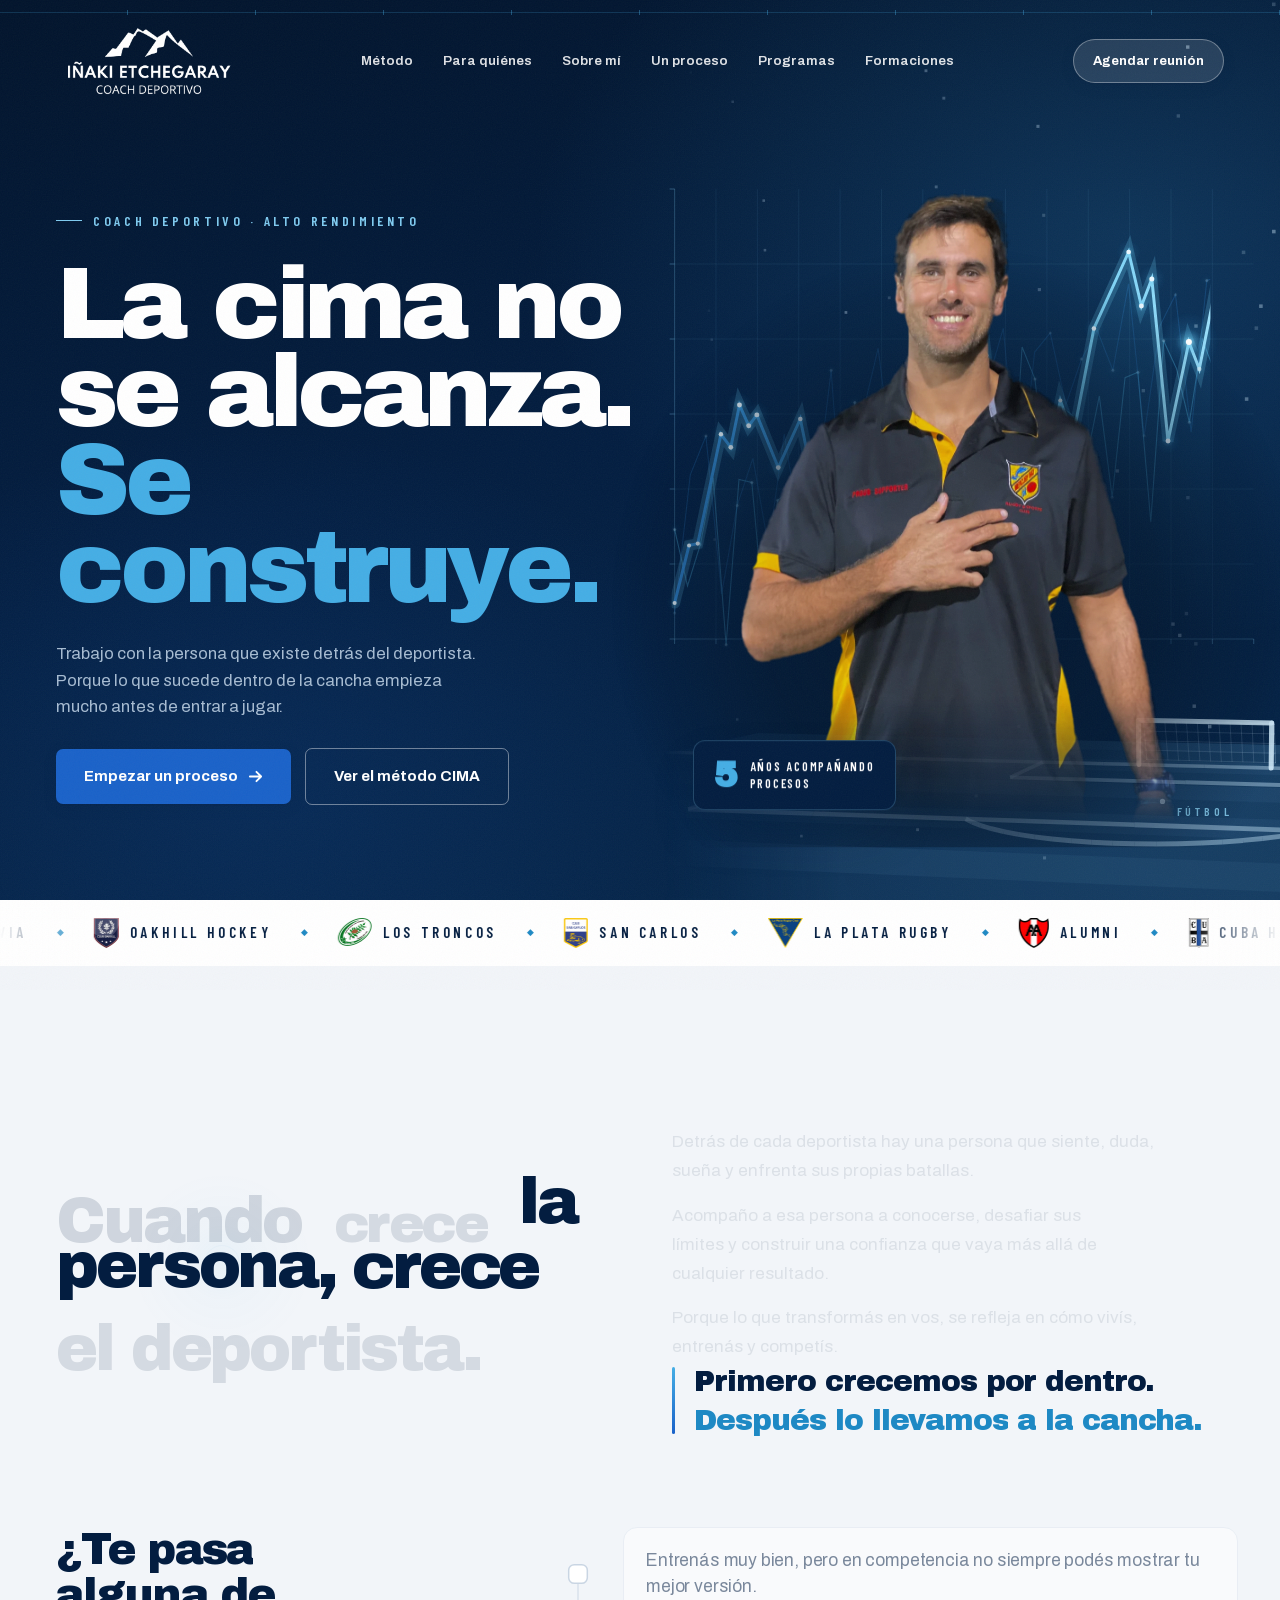
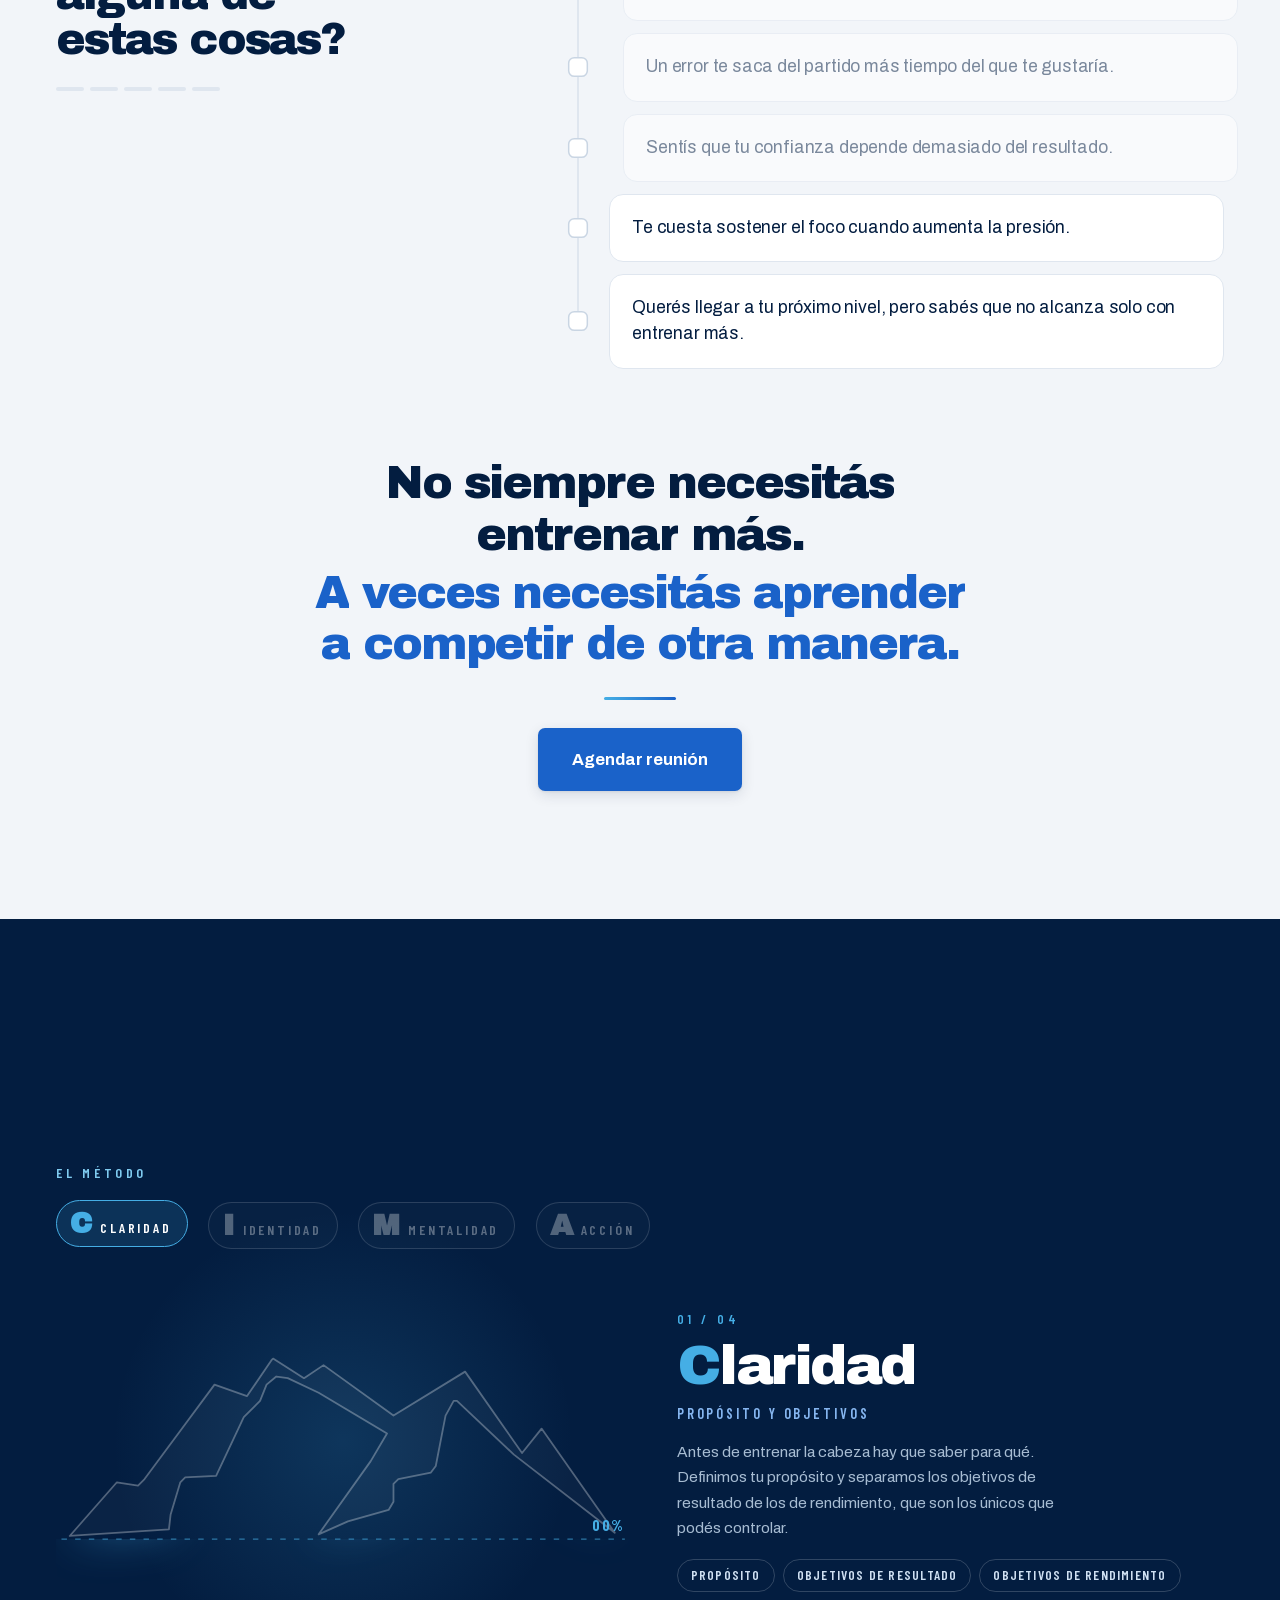
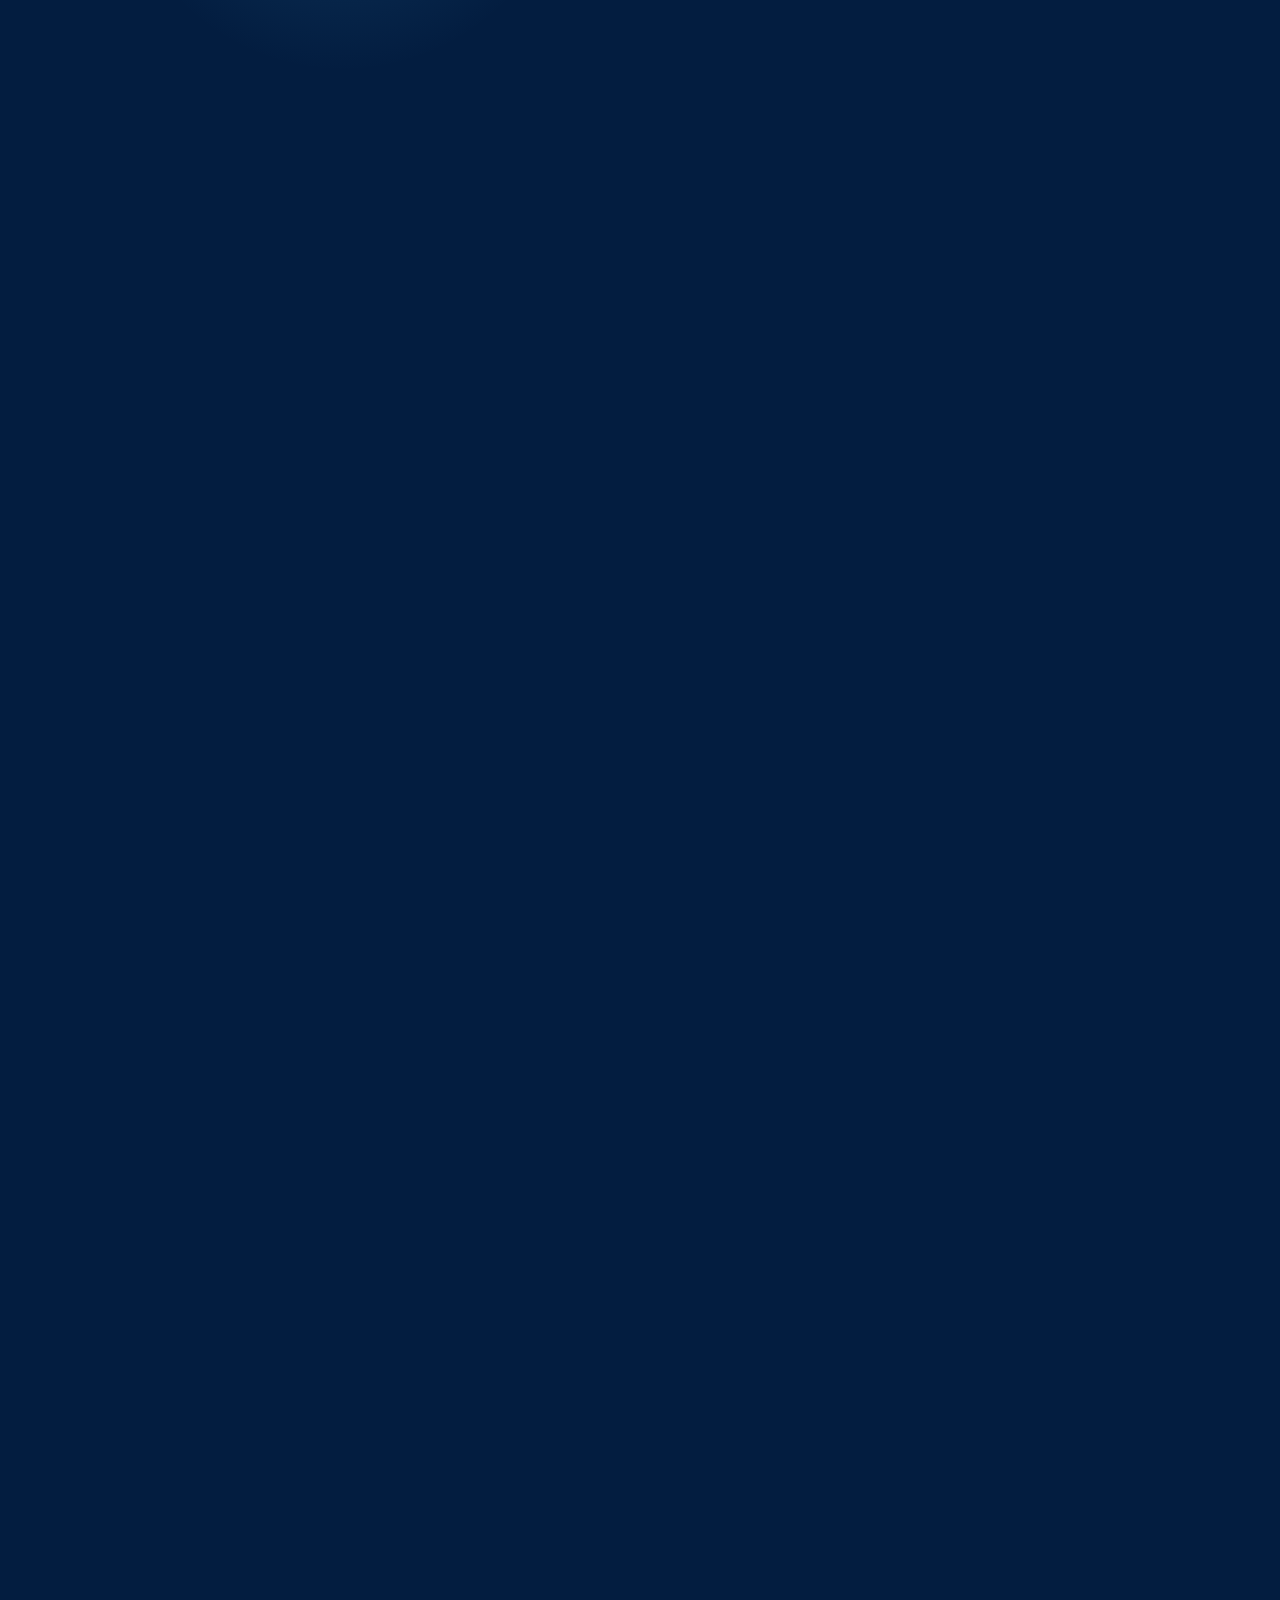
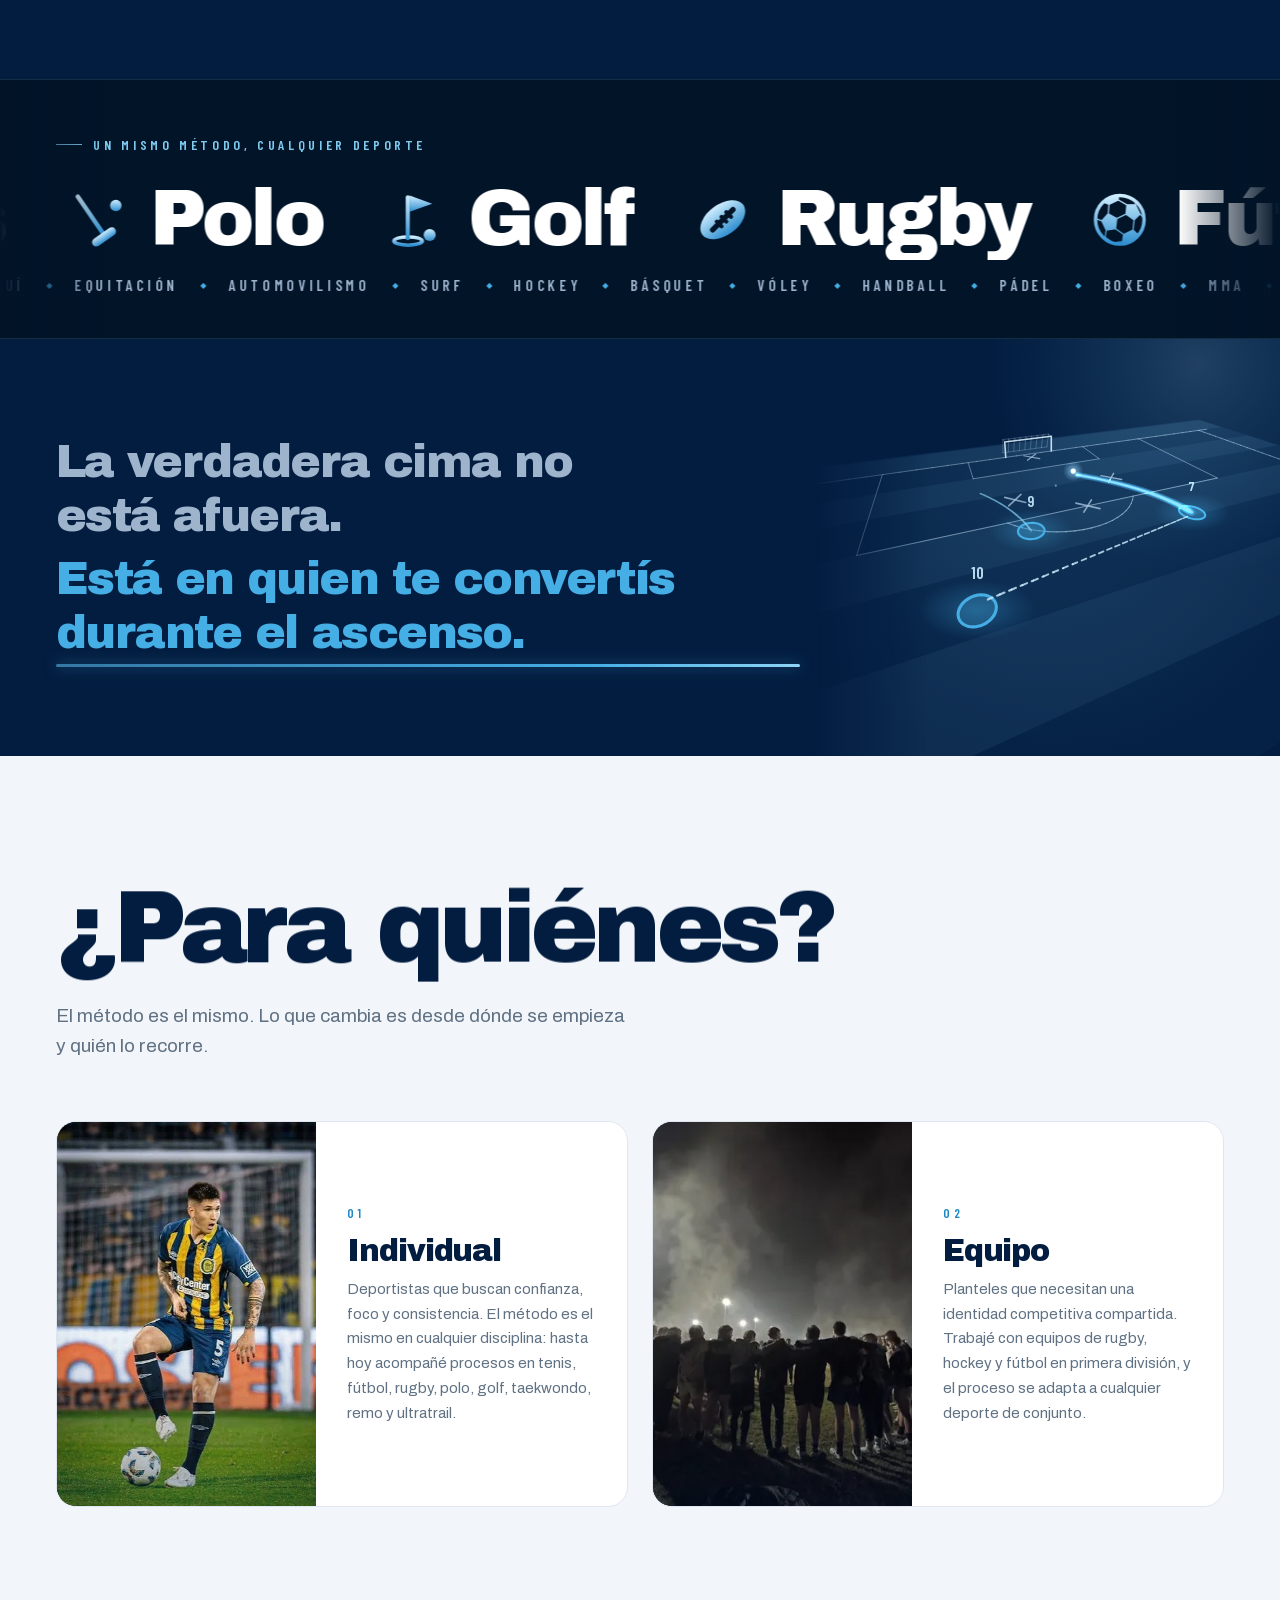
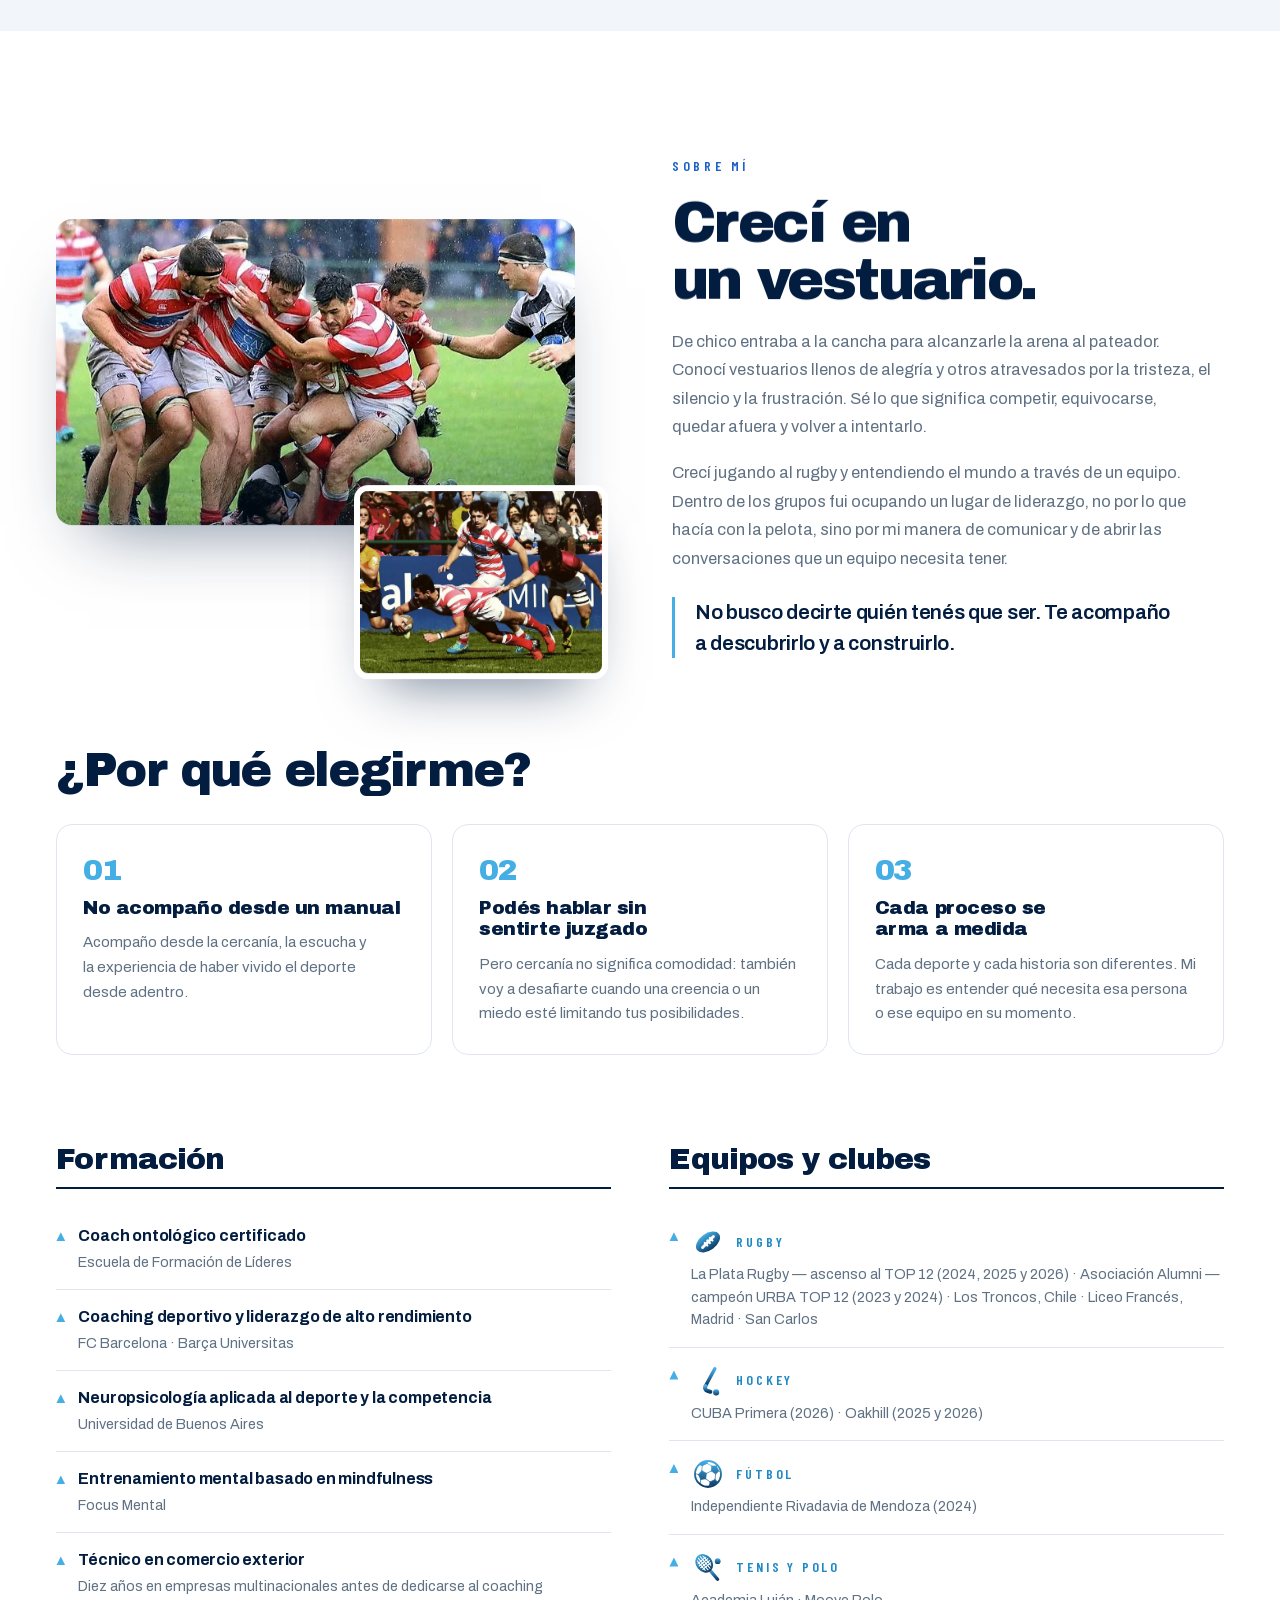
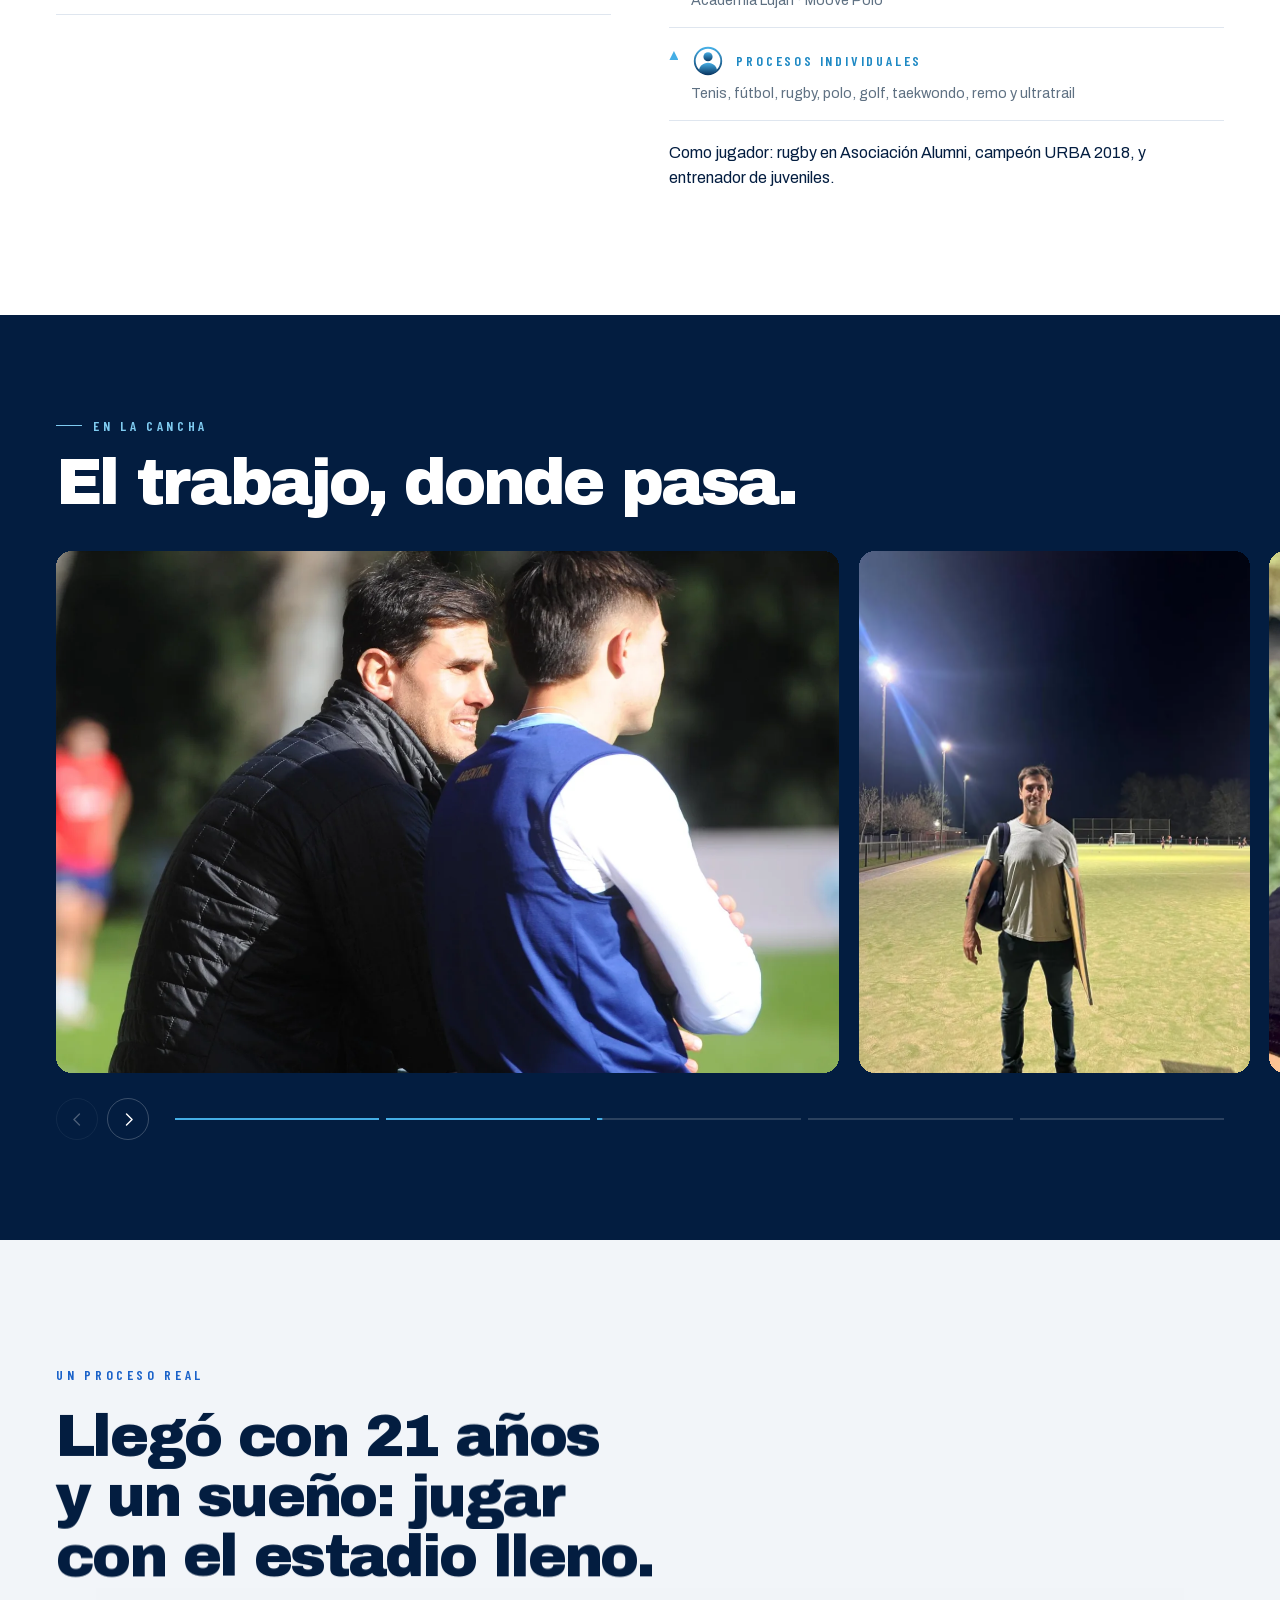
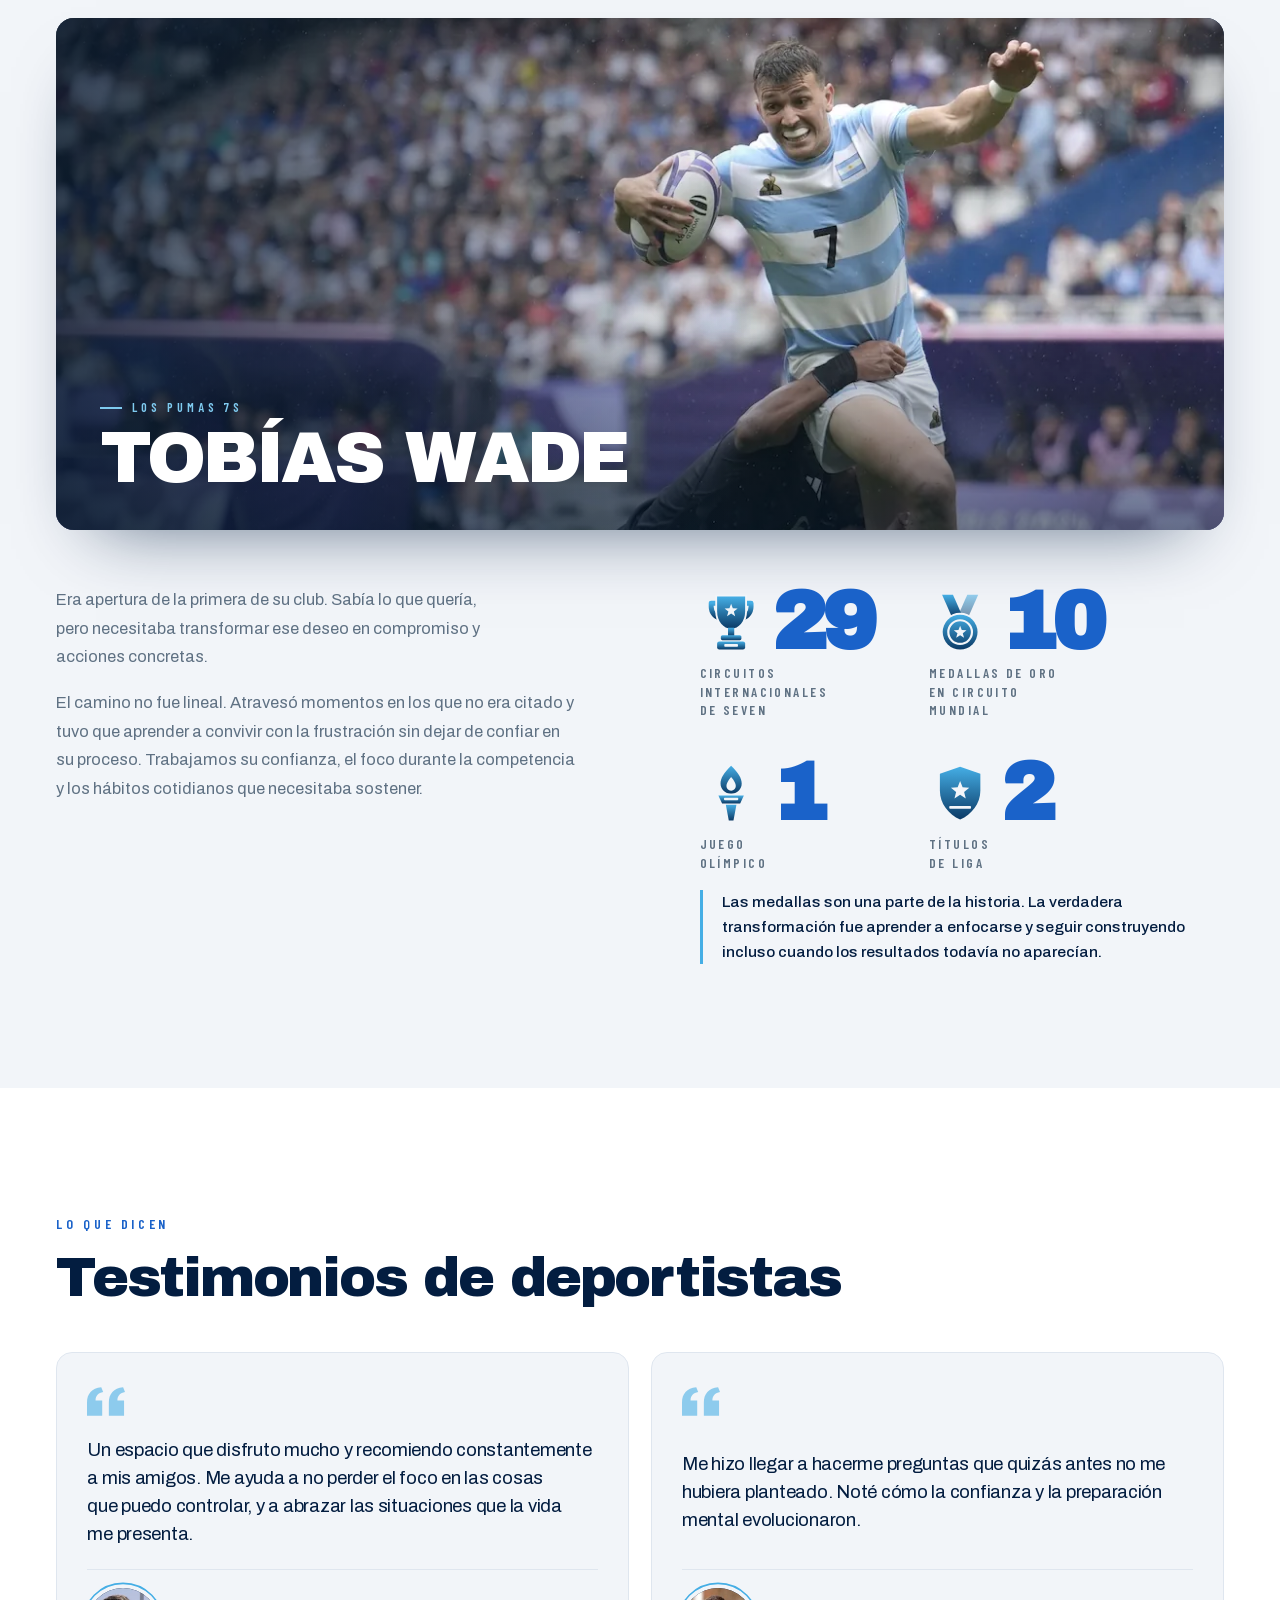
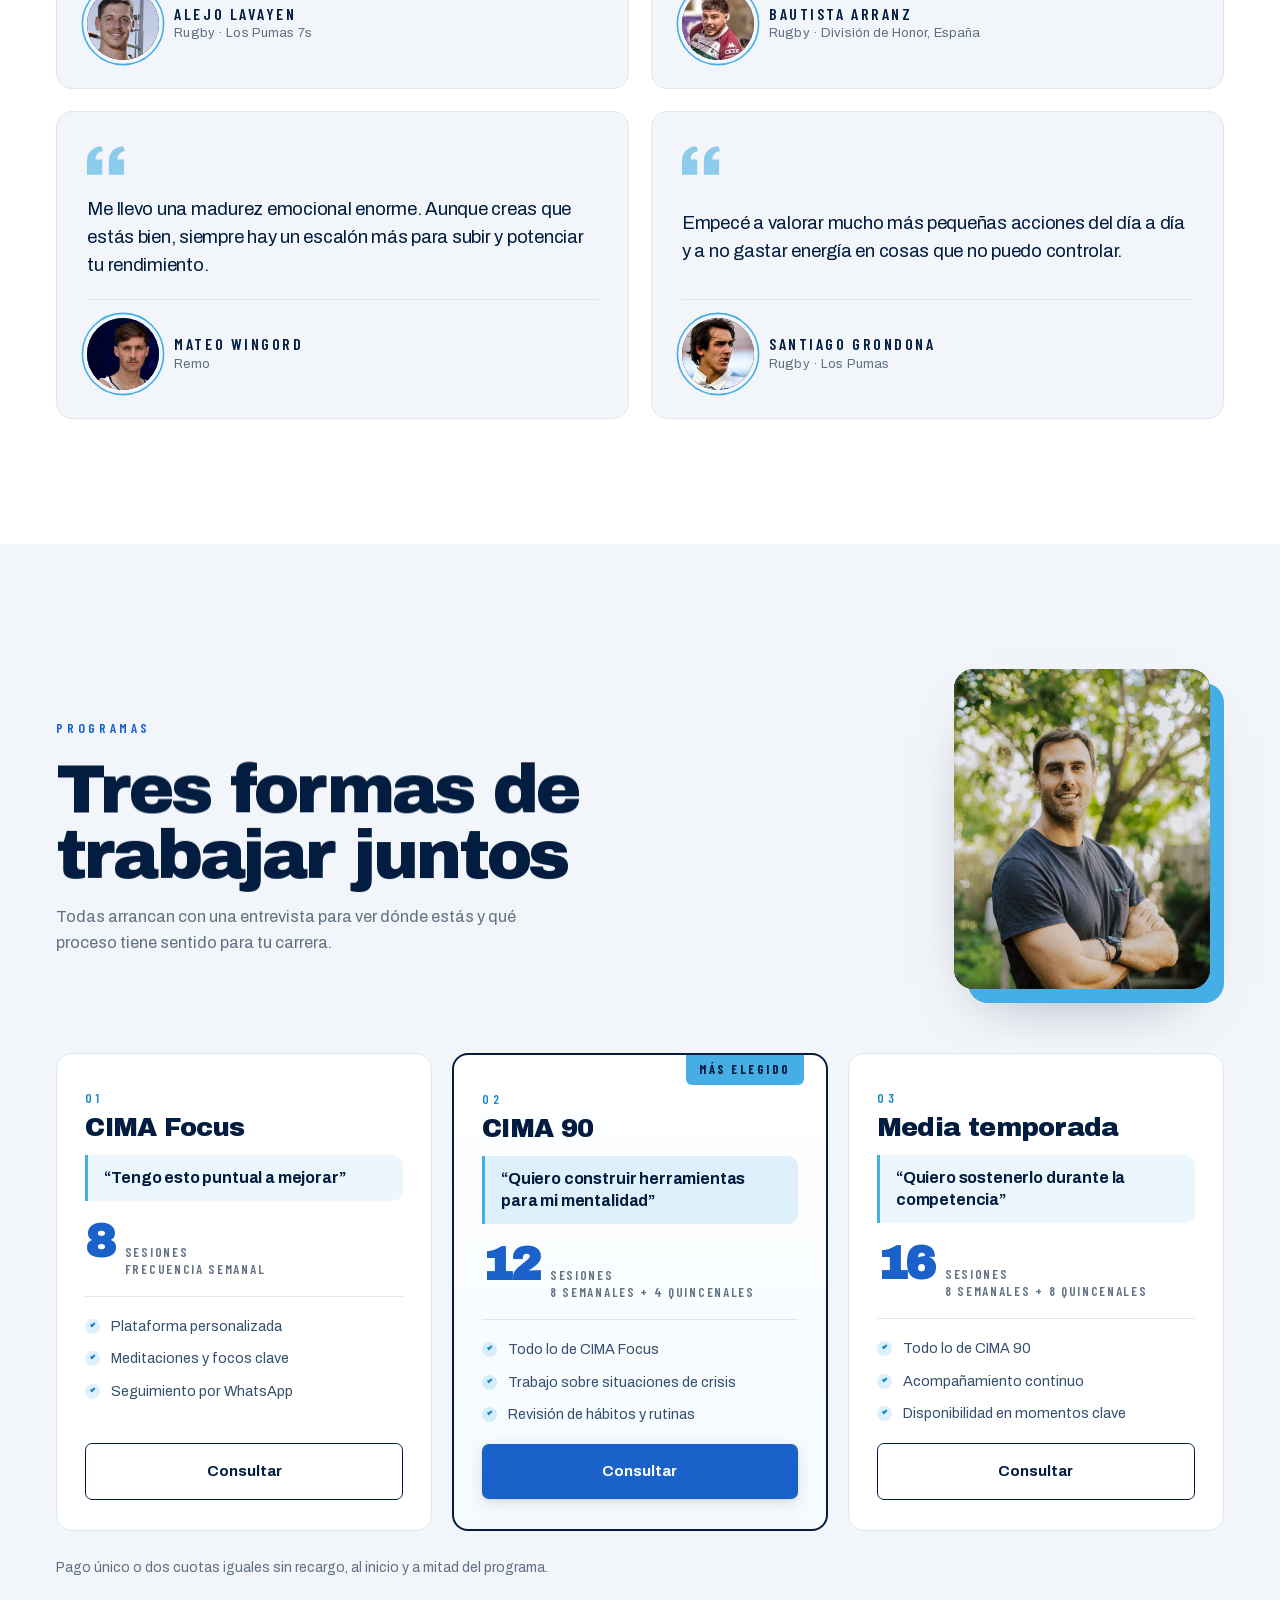
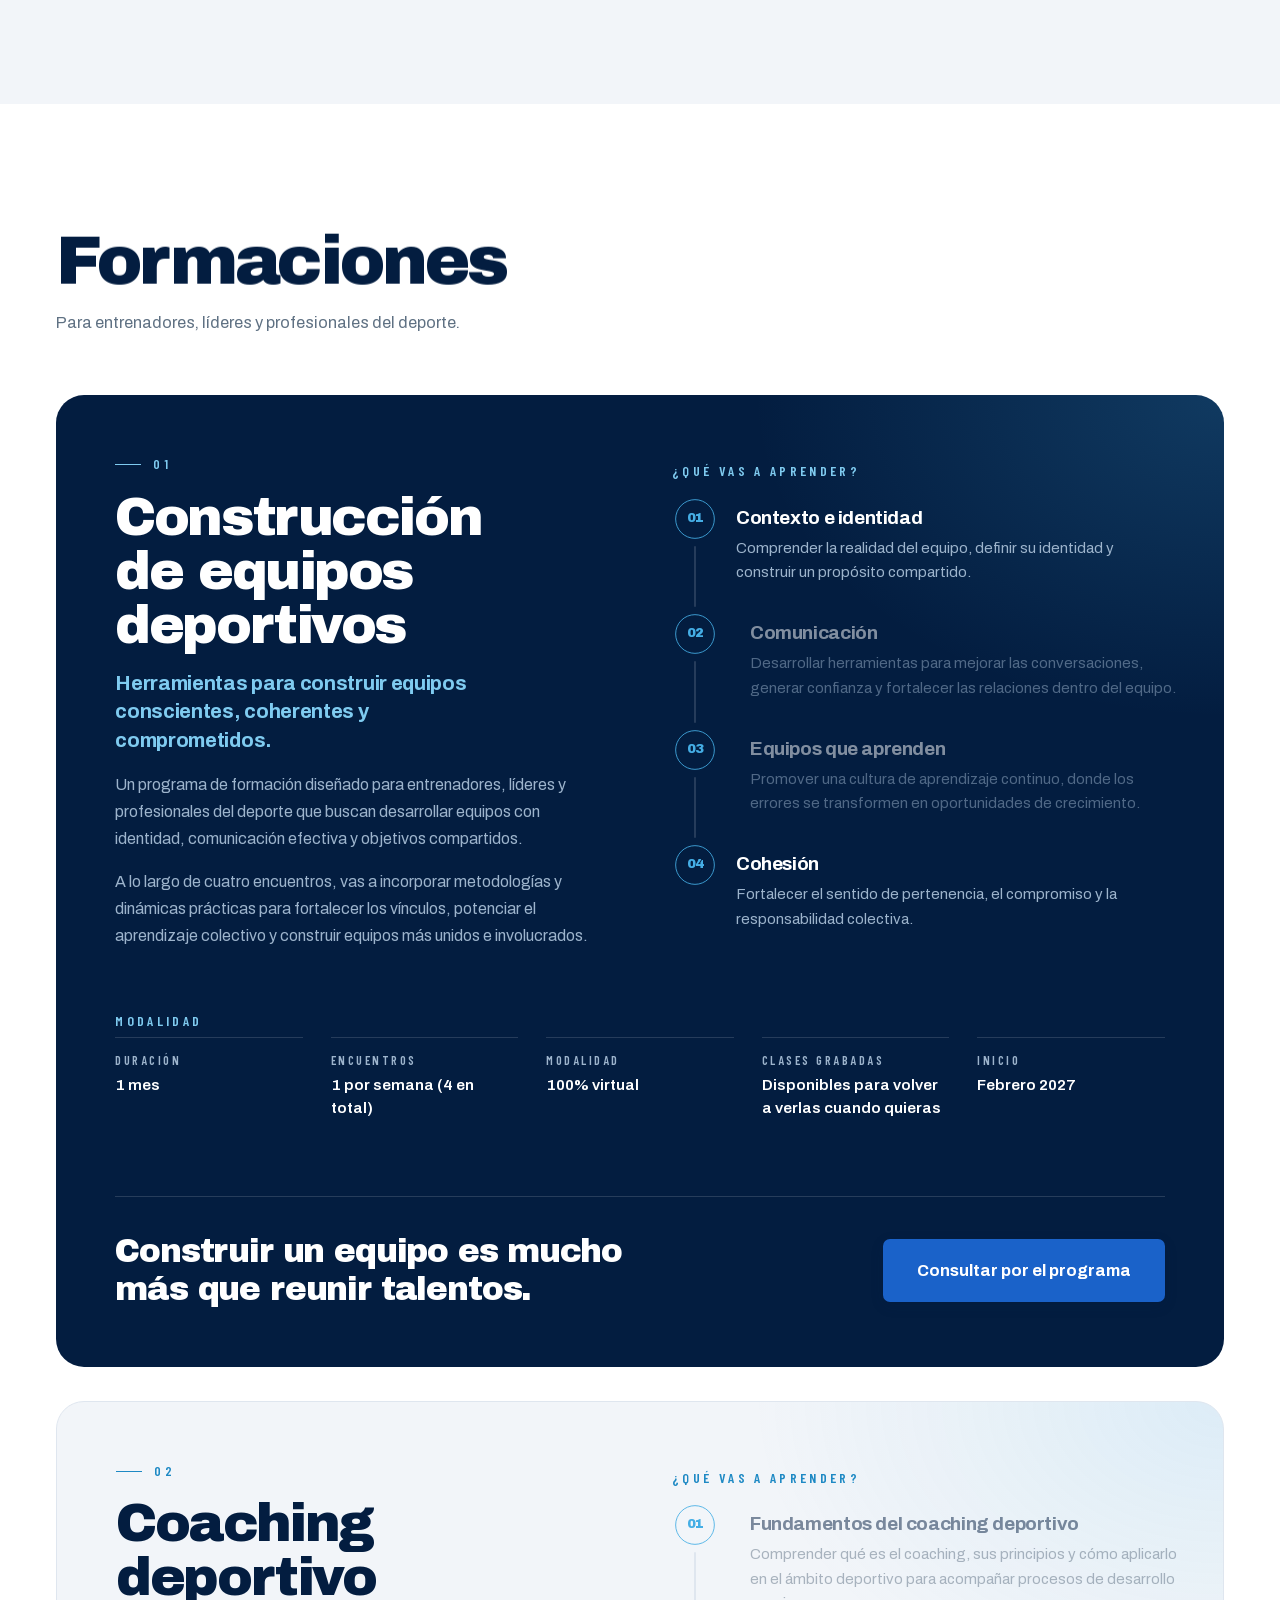
==== commit 927bed02: "Saca las páginas temáticas Se borran coaching ontológico deportivo, motivación deportiva y coach vs." ====
--- a/index.html
+++ b/index.html
@@ -126,7 +126,7 @@
 <link rel="preload" href="assets/fonts/archivo-var-latin.woff2" as="font" type="font/woff2" crossorigin>
 <link rel="preload" href="assets/fonts/archivo-black-latin.woff2" as="font" type="font/woff2" crossorigin>
 <link rel="preload" href="assets/fonts/barlow-cond-600-latin.woff2" as="font" type="font/woff2" crossorigin>
-<link rel="stylesheet" href="styles.css?v=20261098">
+<link rel="stylesheet" href="styles.css?v=20261099">
 </head>
 <body>
 
@@ -813,7 +813,7 @@
 <footer class="site-foot">
   <div class="shell foot-in">
     <img class="foot-logo" src="assets/brand/logo-blanco.webp" alt="Iñaki Etchegaray" width="1200" height="583" loading="lazy">
-    <nav class="foot-links" aria-label="Páginas"><a href="/sobre-mi/">Sobre mí</a><a href="/coaching-ontologico-deportivo/">Coaching ontológico</a><a href="/motivacion-deportiva/">Motivación deportiva</a><a href="/coach-deportivo-o-psicologo-deportivo/">¿Coach o psicólogo?</a><a href="/contacto/">Contacto</a><a href="/privacidad/">Privacidad</a></nav>
+    <nav class="foot-links" aria-label="Páginas"><a href="/sobre-mi/">Sobre mí</a><a href="/contacto/">Contacto</a><a href="/privacidad/">Privacidad</a></nav>
     <span class="foot-motto">La cima no se alcanza. Se construye.</span>
     <p class="foot-credito">Web creada por M-DATOS</p>
   </div>
@@ -824,12 +824,12 @@
   <span class="wa-label">Escribime</span>
 </a>
 
-<script defer src="lib/gsap.min.js?v=20261098"></script>
-<script defer src="lib/ScrollTrigger.min.js?v=20261098"></script>
-<script defer src="hero.js?v=20261098"></script>
-<script defer src="estadio.js?v=20261098"></script>
-<script defer src="pizarra.js?v=20261098"></script>
-<script defer src="palos.js?v=20261098"></script>
-<script defer src="main.js?v=20261098"></script>
+<script defer src="lib/gsap.min.js?v=20261099"></script>
+<script defer src="lib/ScrollTrigger.min.js?v=20261099"></script>
+<script defer src="hero.js?v=20261099"></script>
+<script defer src="estadio.js?v=20261099"></script>
+<script defer src="pizarra.js?v=20261099"></script>
+<script defer src="palos.js?v=20261099"></script>
+<script defer src="main.js?v=20261099"></script>
 </body>
 </html>
--- a/styles.css
+++ b/styles.css
@@ -1419,7 +1419,7 @@
 .site-foot{background:var(--deep);color:#6B819A;padding-block:26px;font-size:13px}
 .foot-in{display:flex;justify-content:space-between;gap:18px;flex-wrap:wrap;align-items:center}
 .foot-logo{width:150px;height:auto;opacity:.75}
-.foot-motto{width:100%;font-family:var(--cond);letter-spacing:.2em;text-transform:uppercase;font-size:12.5px}
+.foot-motto{font-family:var(--cond);letter-spacing:.2em;text-transform:uppercase;font-size:12.5px}
 
 /* WHATSAPP FLOTANTE */
 .wa{position:fixed;right:clamp(16px,3vw,28px);bottom:calc(clamp(16px,3vw,28px) + env(safe-area-inset-bottom,0px));
@@ -1532,26 +1532,6 @@
 .pag-pie-lema{width:100%;font-family:var(--cond);font-size:13px;letter-spacing:.24em;text-transform:uppercase;color:#7F96AE}
 /* crédito de quien hizo la web, discreto, en el pie de todas las páginas */
 .pag-pie-credito,.foot-credito{width:100%;font-size:12.5px;color:#5E7690;letter-spacing:.01em}
-.pag-pie-links a[aria-current="page"]{color:#fff}
-/* Páginas temáticas: preguntas frecuentes, comparativa y aviso */
-.pag-faq{border-top:1px solid var(--hair);padding-top:16px;display:flex;flex-direction:column;gap:8px}
-.pag-faq h3{font-family:var(--display);font-size:clamp(18px,1.7vw,21px);line-height:1.25;letter-spacing:-.02em;color:var(--ink)}
-.pag-art .pag-aviso{background:var(--bone);border:1px solid var(--hair);border-left:3px solid var(--signal);
-  border-radius:12px;padding:16px 18px;font-size:15.5px;line-height:1.65;max-width:none}
-.pag-aviso b{color:var(--ink)}
-.pag-tabla-wrap{overflow-x:auto;border:1px solid var(--hair);border-radius:14px}
-.pag-tabla{width:100%;border-collapse:collapse;font-size:15px;line-height:1.5;color:#35506F}
-.pag-tabla th,.pag-tabla td{padding:13px 16px;text-align:left;vertical-align:top;border-bottom:1px solid var(--hair)}
-.pag-tabla tbody tr:last-child>*{border-bottom:0}
-.pag-tabla thead th{font-family:var(--cond);font-size:13px;font-weight:600;letter-spacing:.18em;text-transform:uppercase;
-  color:var(--cel-dk);background:var(--bone)}
-.pag-tabla tbody th{font-weight:700;color:var(--ink);width:24%}
-.vh{position:absolute;width:1px;height:1px;margin:-1px;padding:0;overflow:hidden;clip:rect(0 0 0 0);white-space:nowrap;border:0}
-@media (max-width:560px){
-  .pag-tabla{font-size:14px}
-  .pag-tabla th,.pag-tabla td{padding:11px 10px}
-  .pag-tabla thead th{font-size:11.5px;letter-spacing:.12em}
-}
 @media (max-width:760px){
   .pag-intro,.pag-cima,.pag-canales{grid-template-columns:1fr}
   .pag-foto{aspect-ratio:16/11;margin-right:10px;box-shadow:10px 10px 0 0 var(--cel),0 22px 44px -30px rgba(3,29,64,.55)}
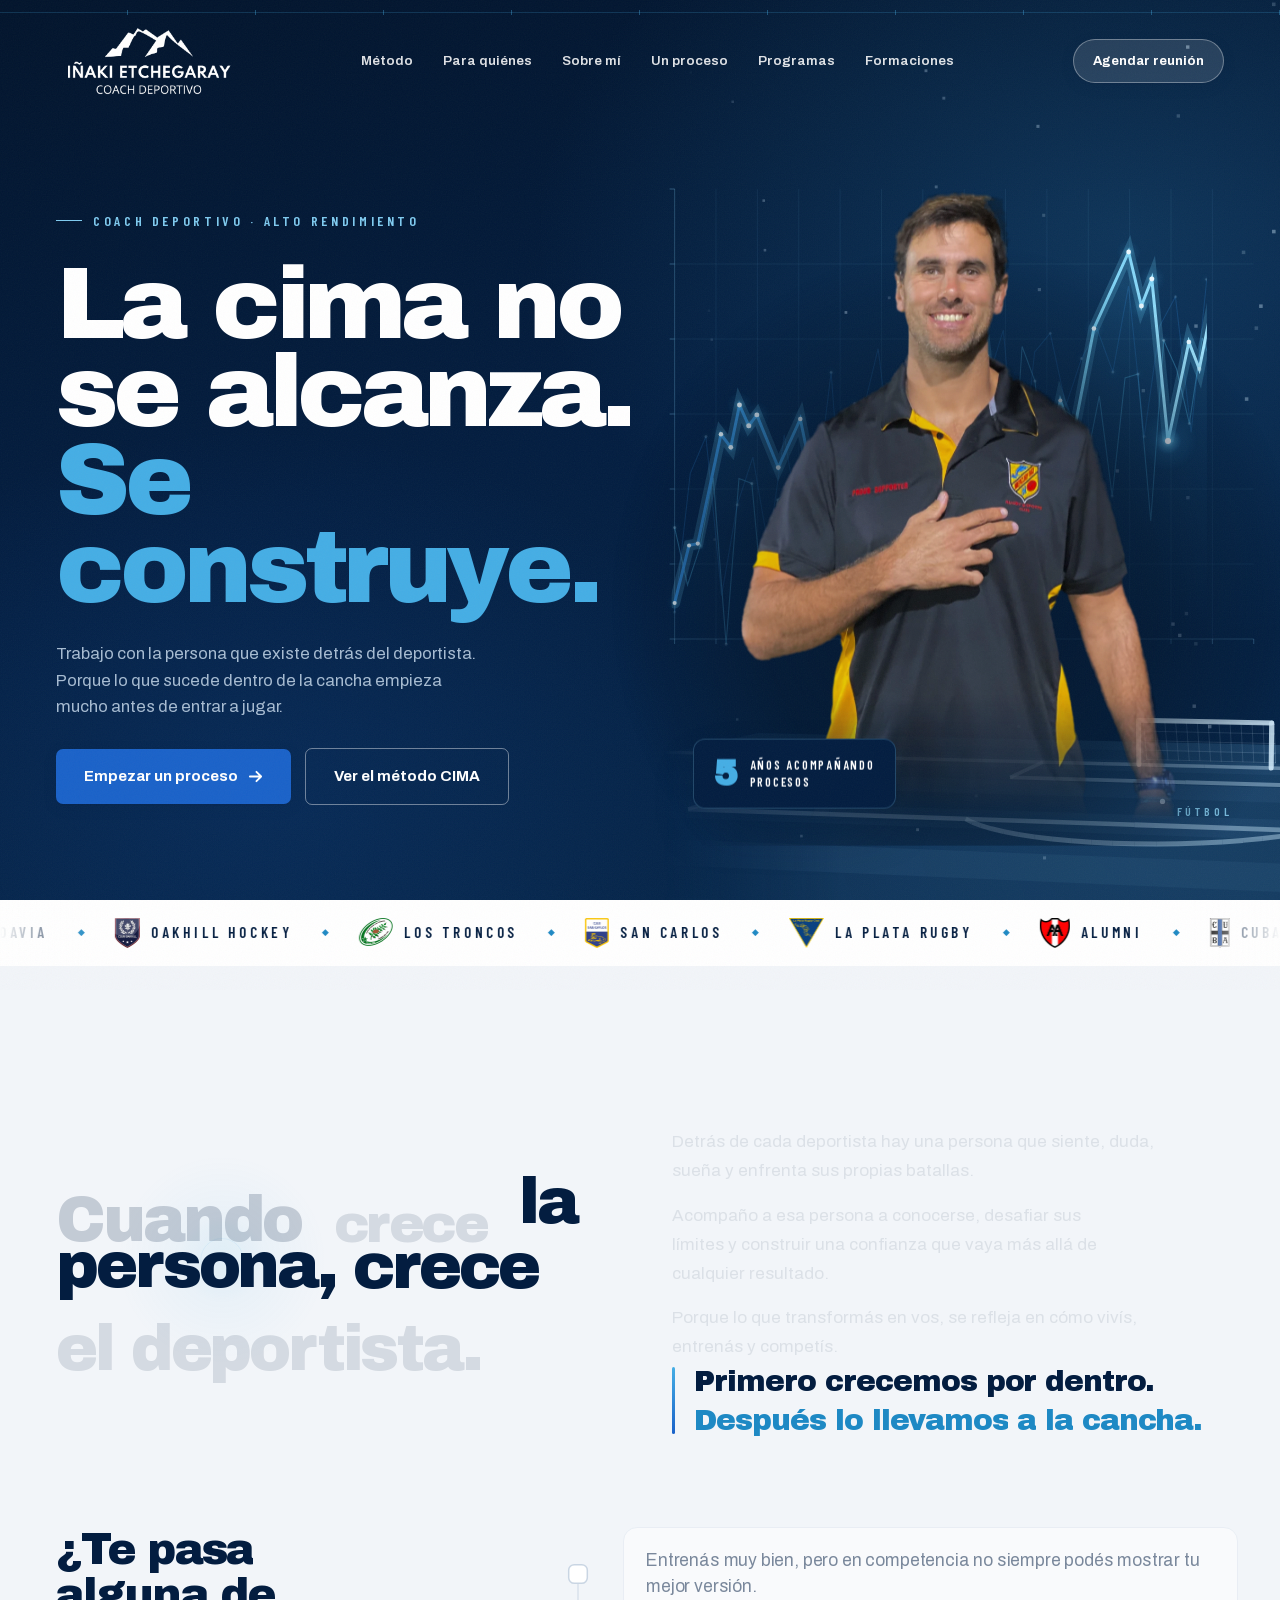
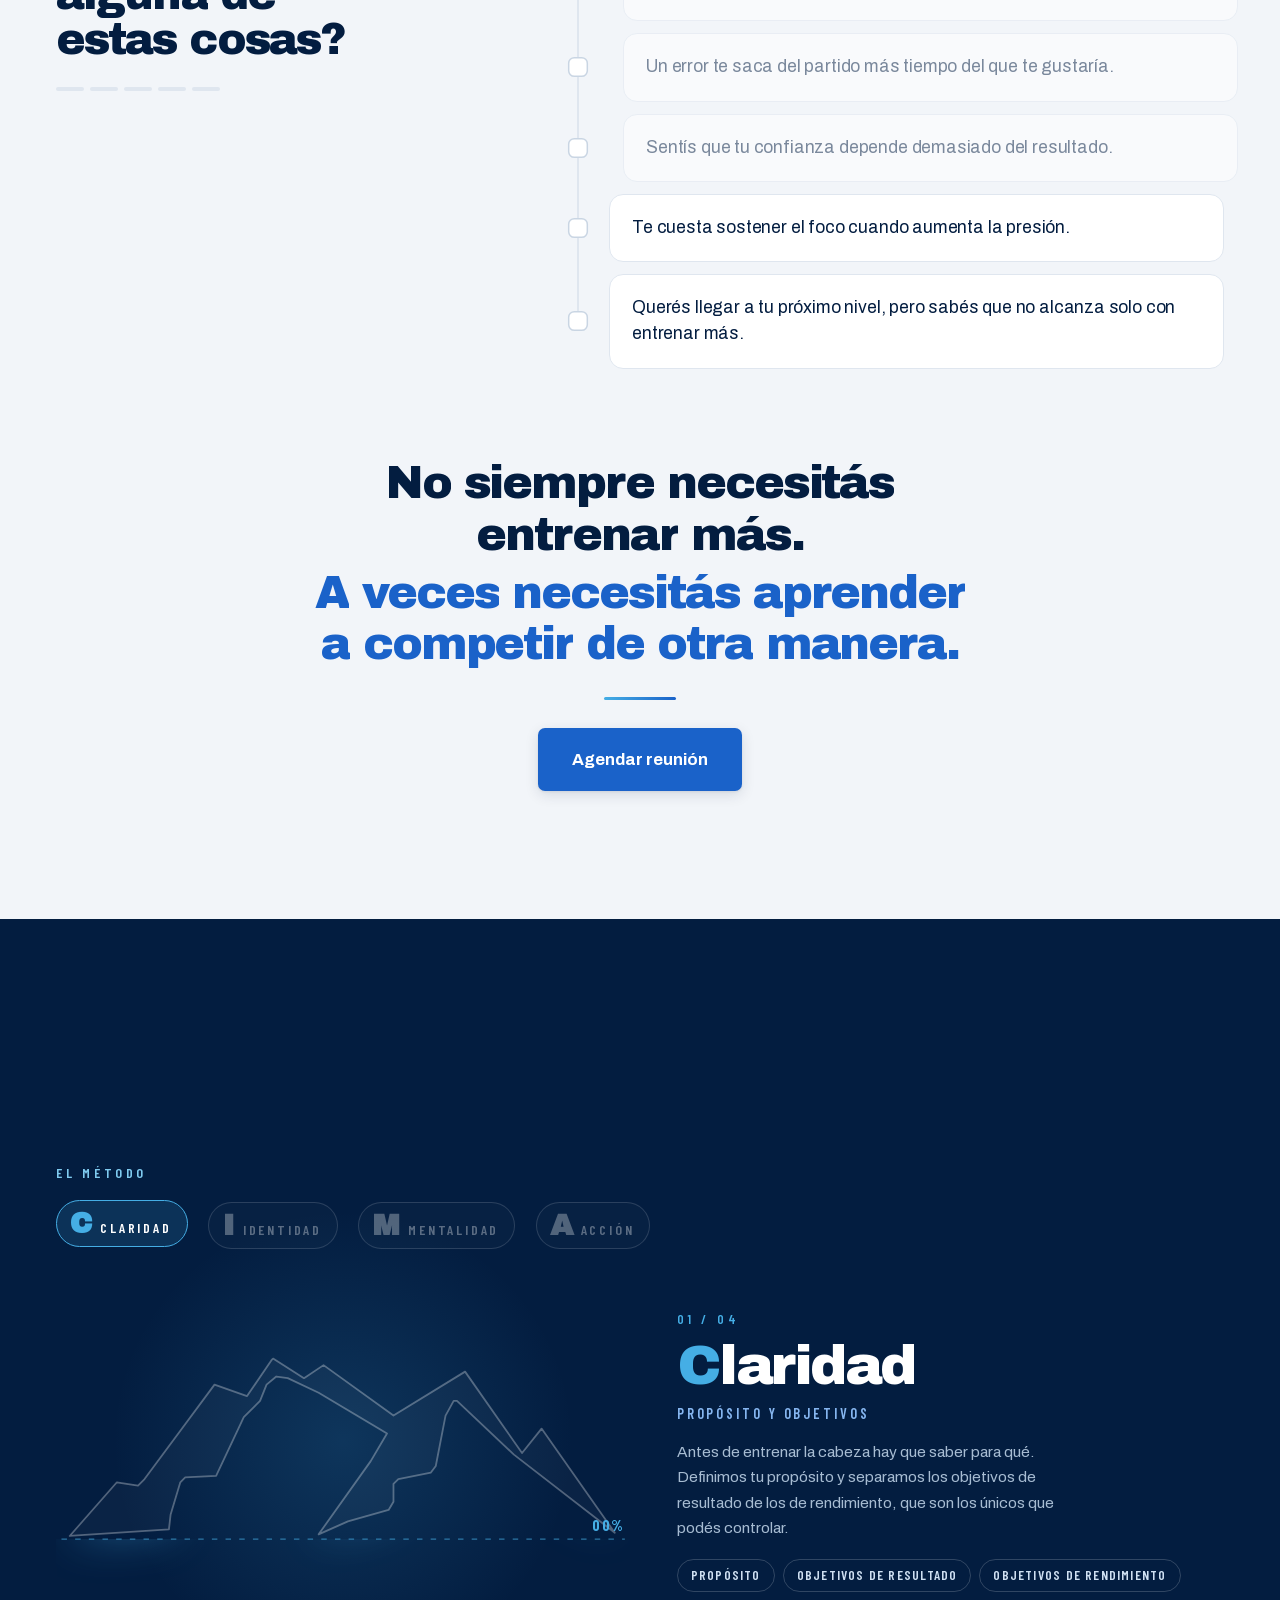
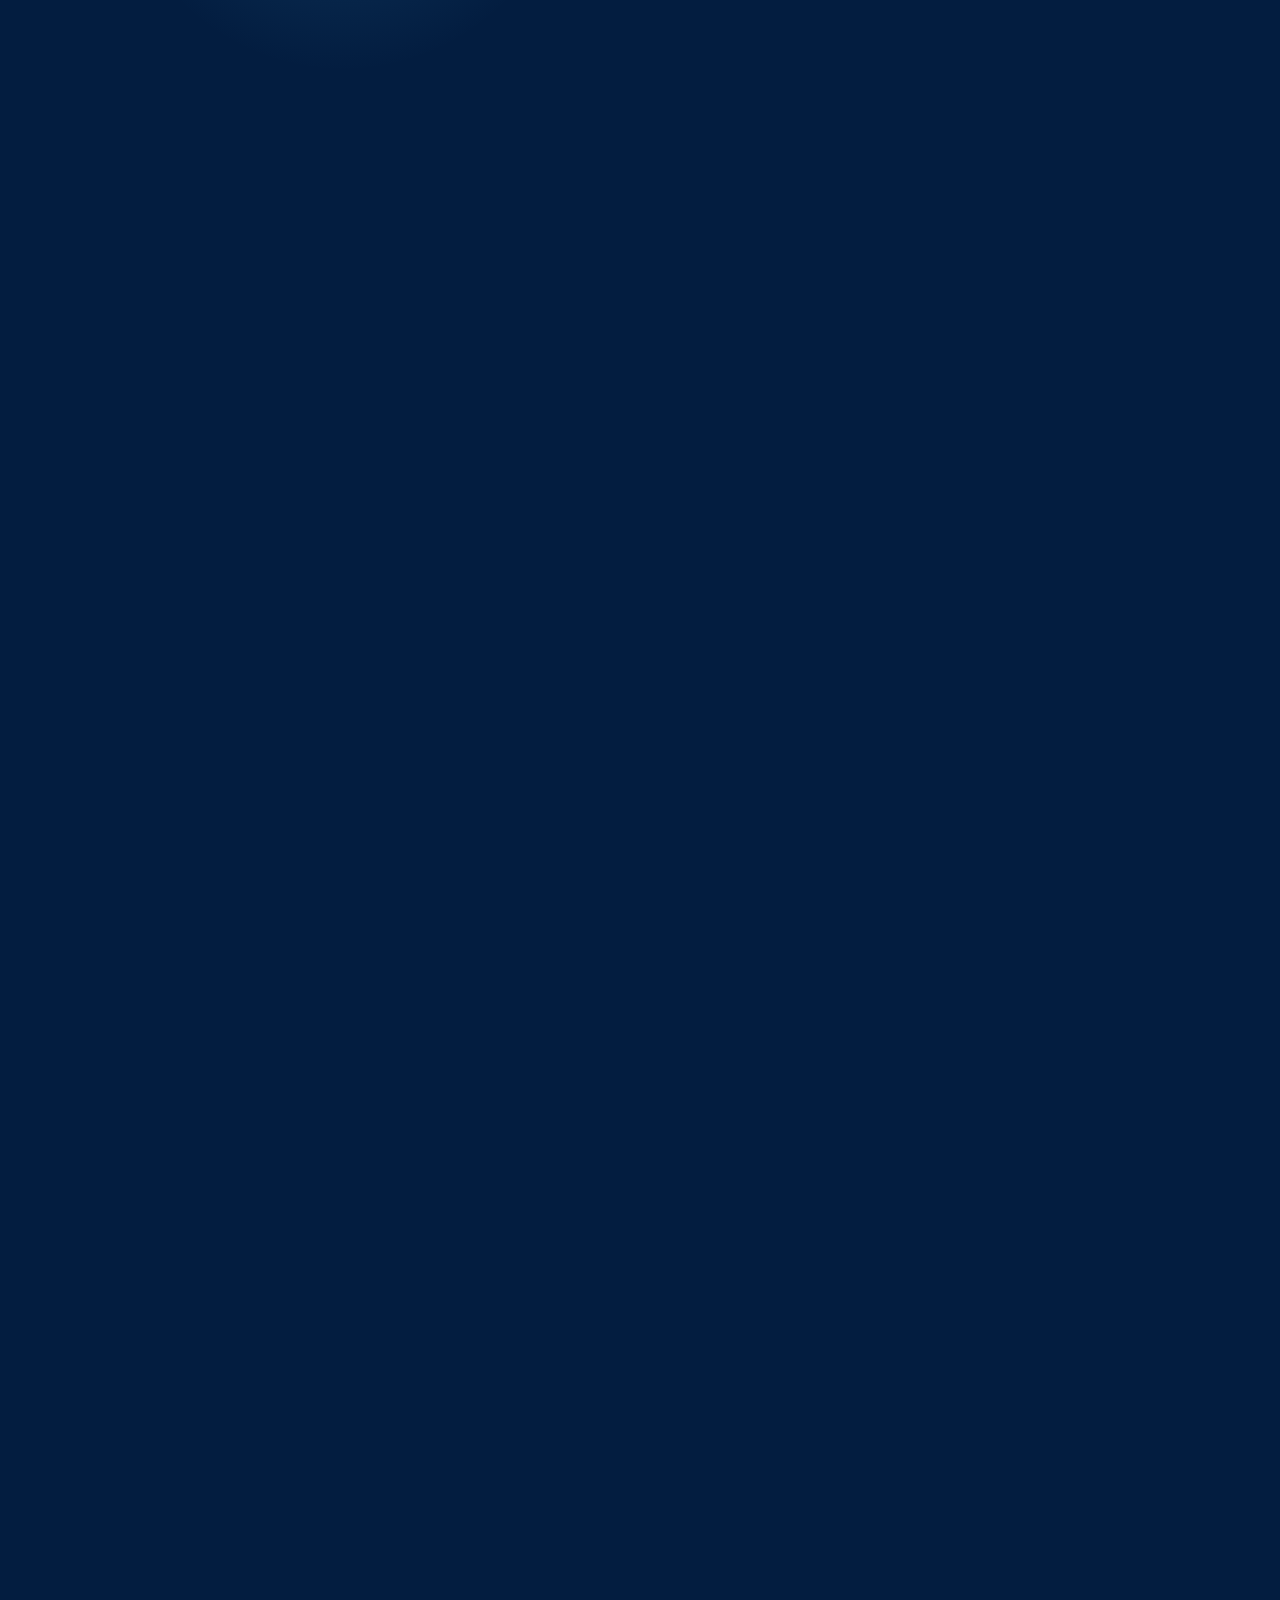
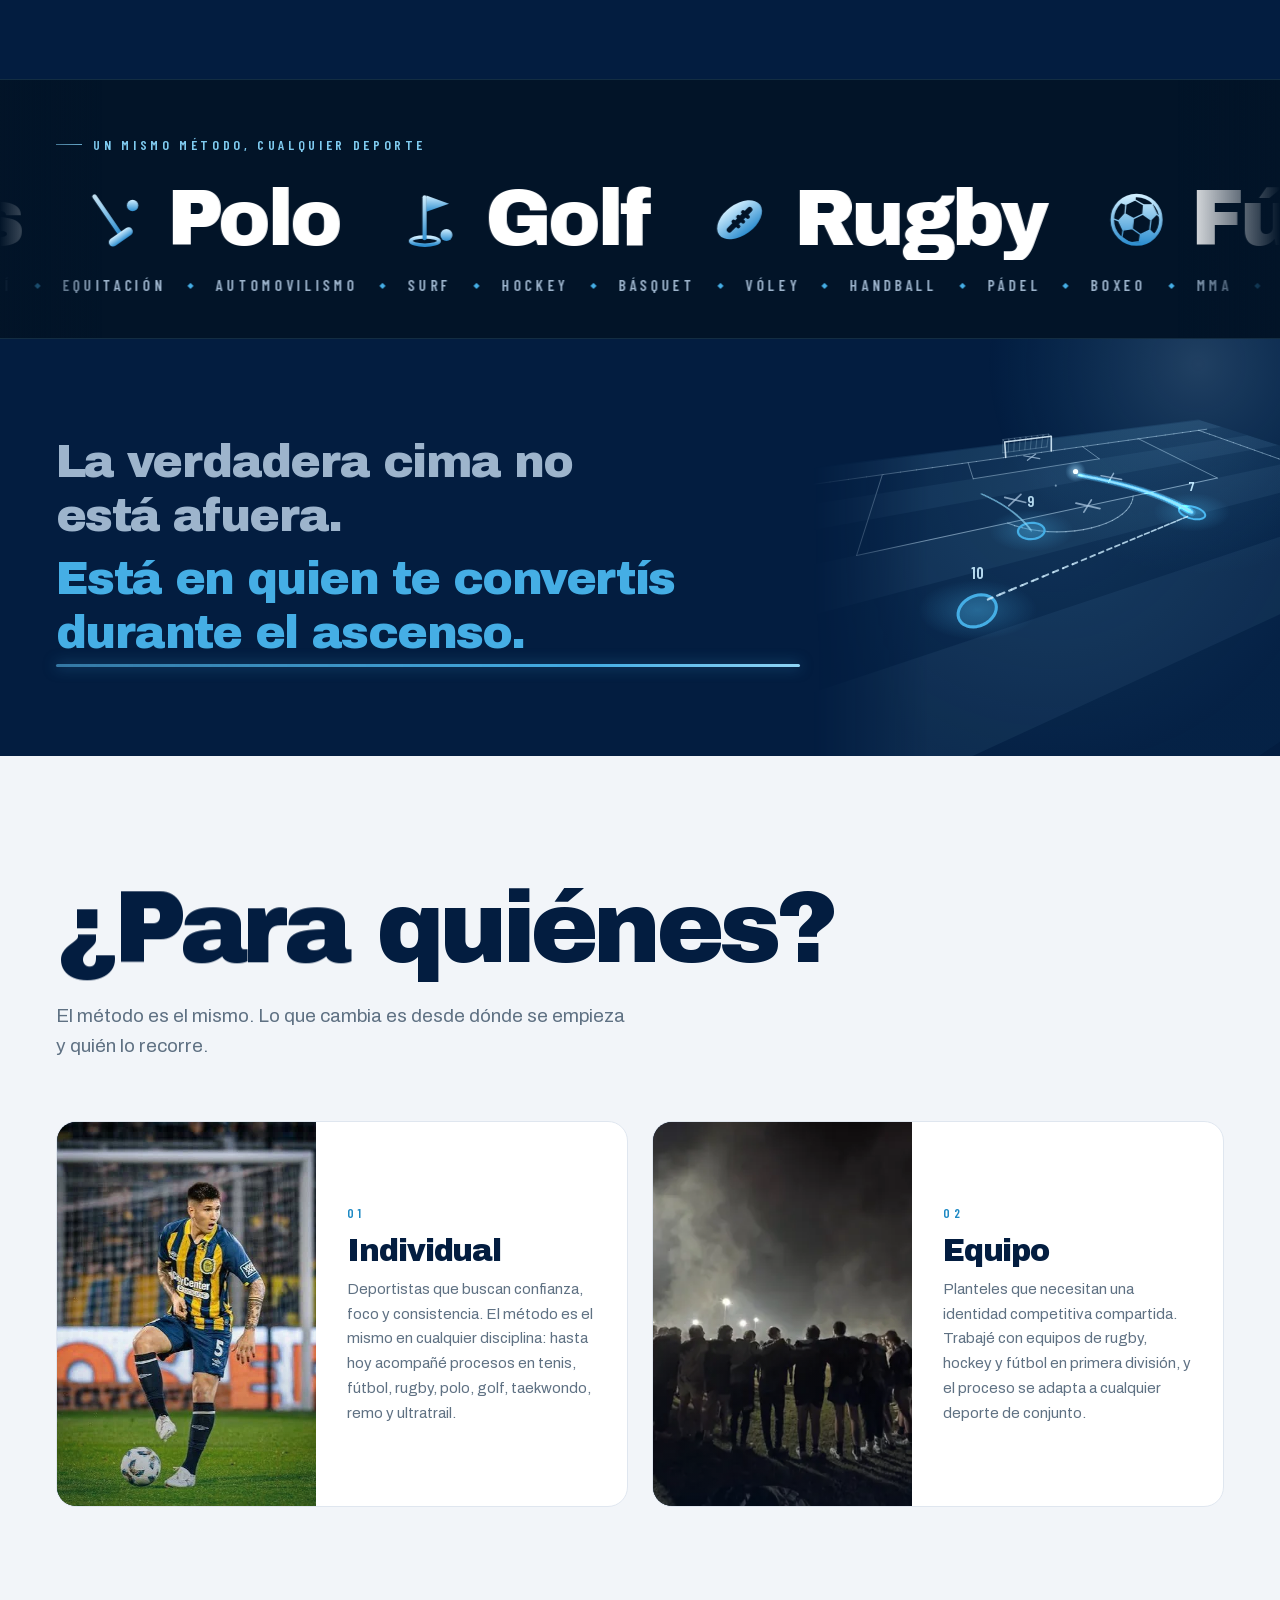
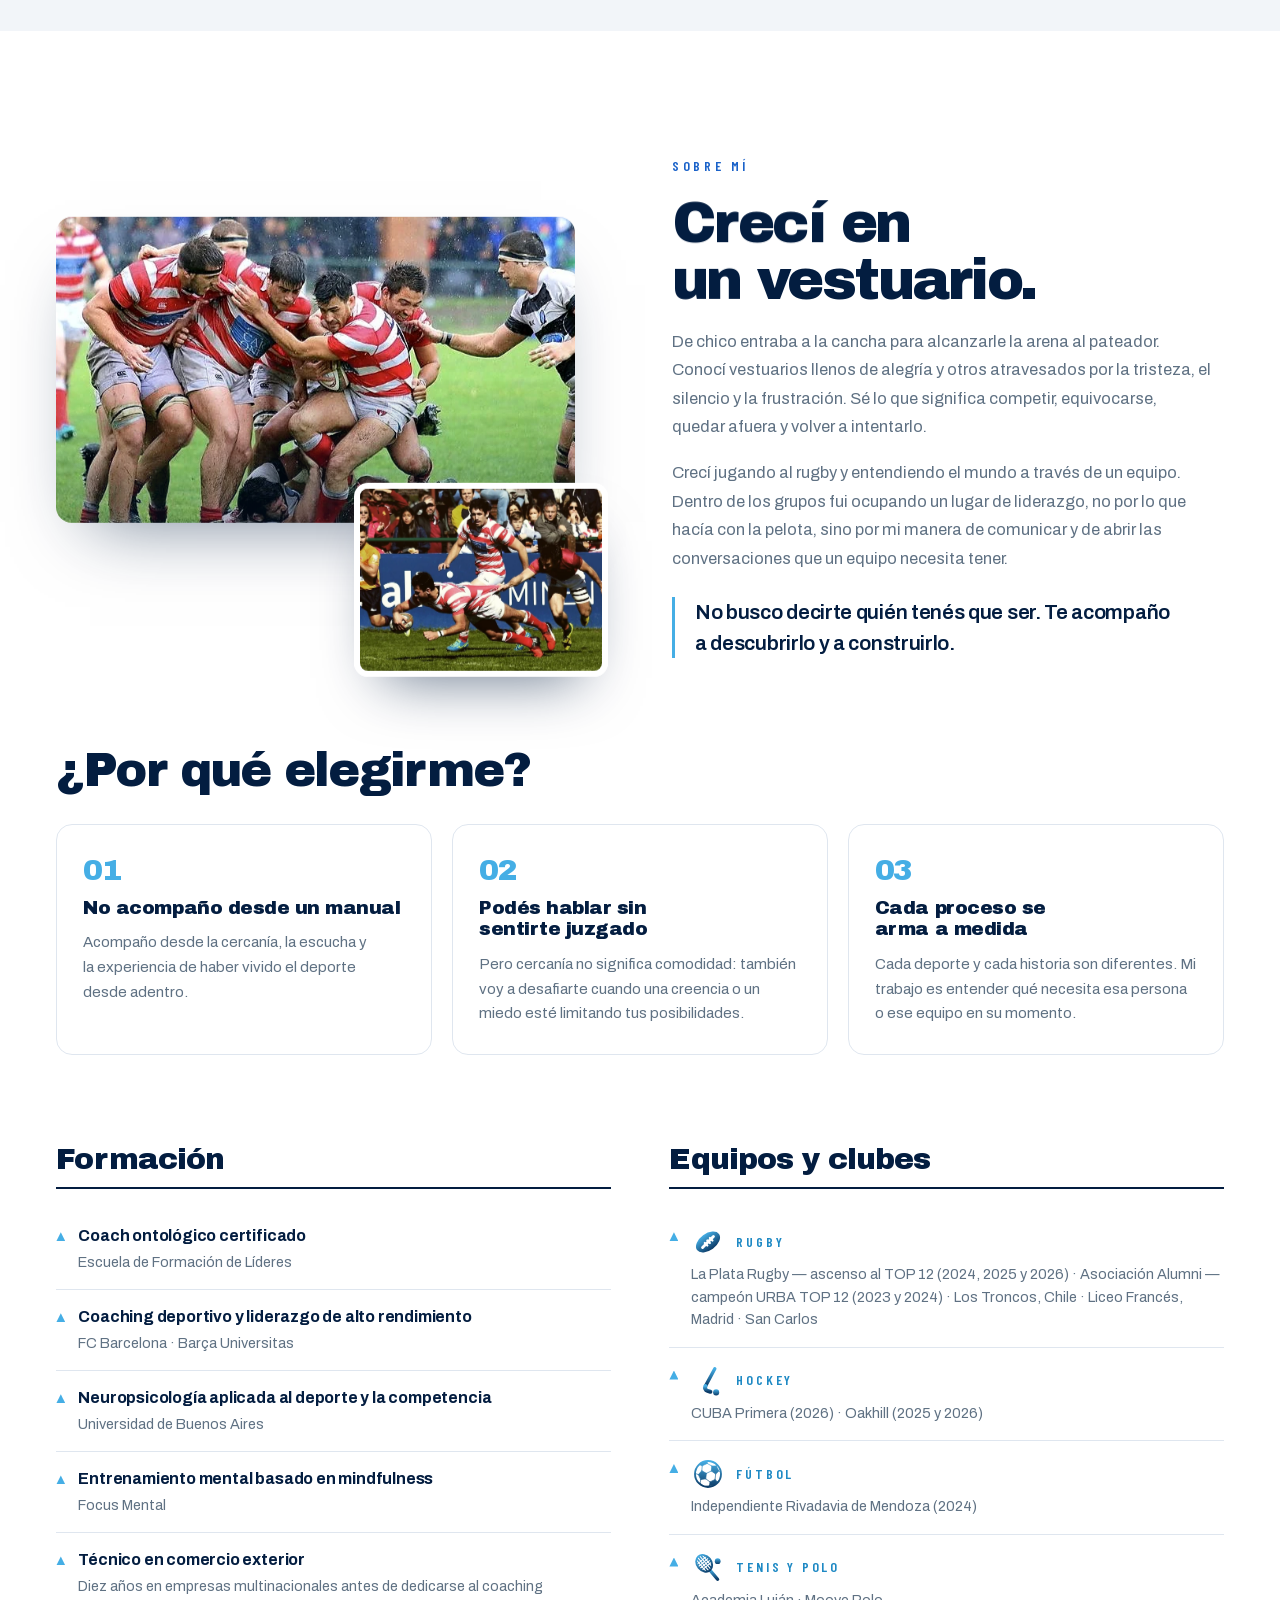
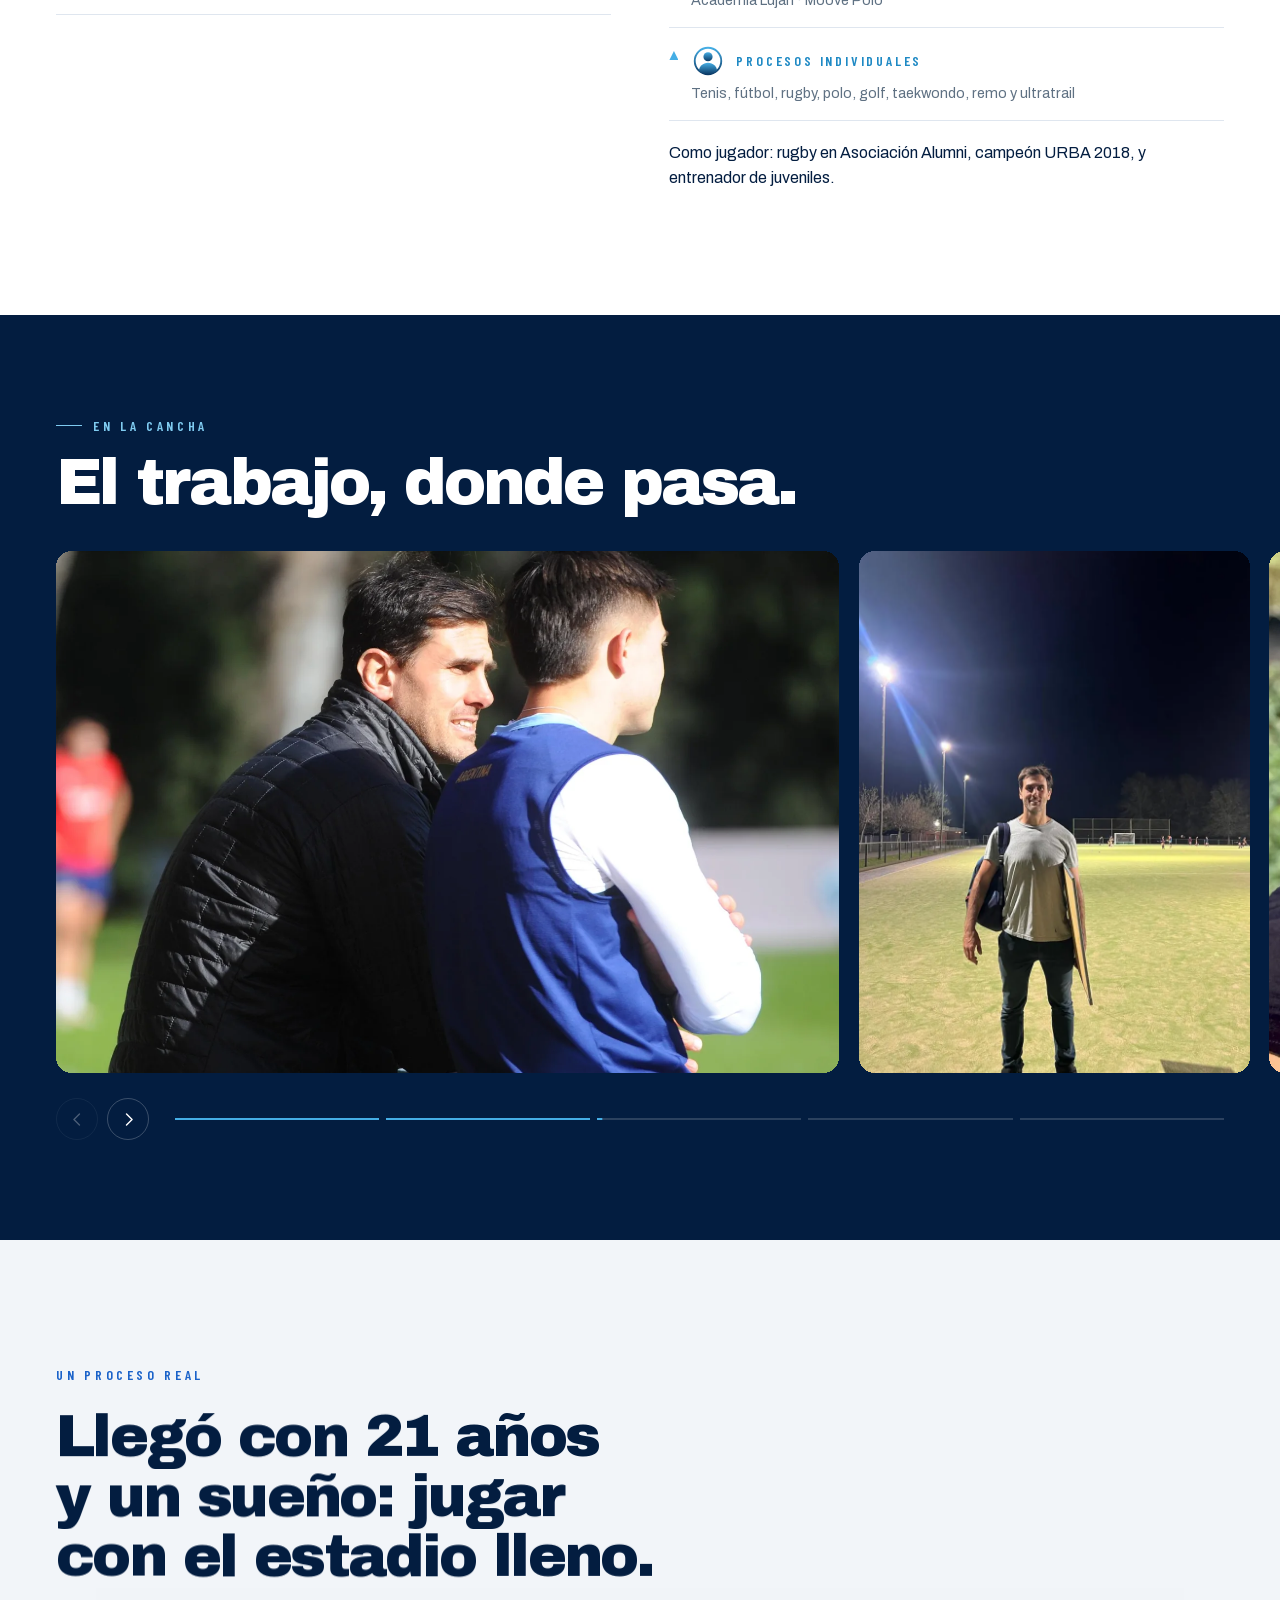
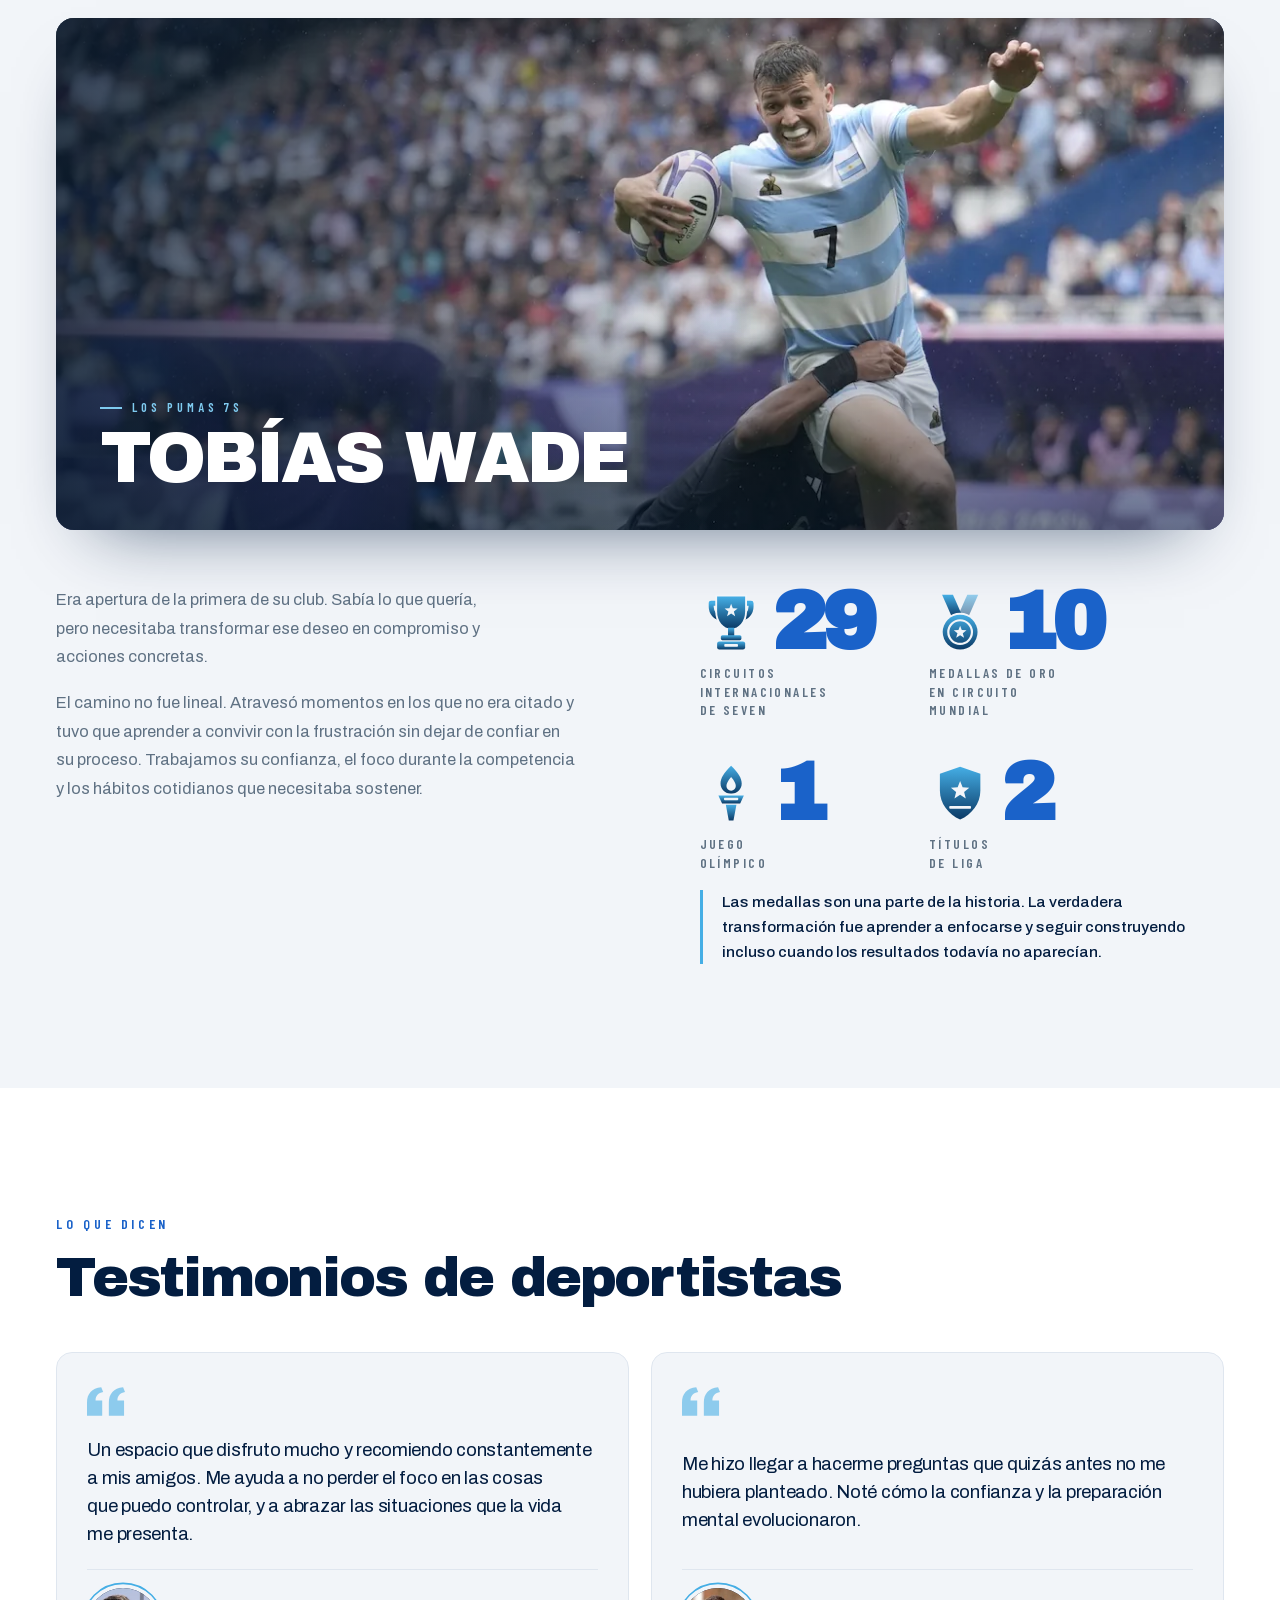
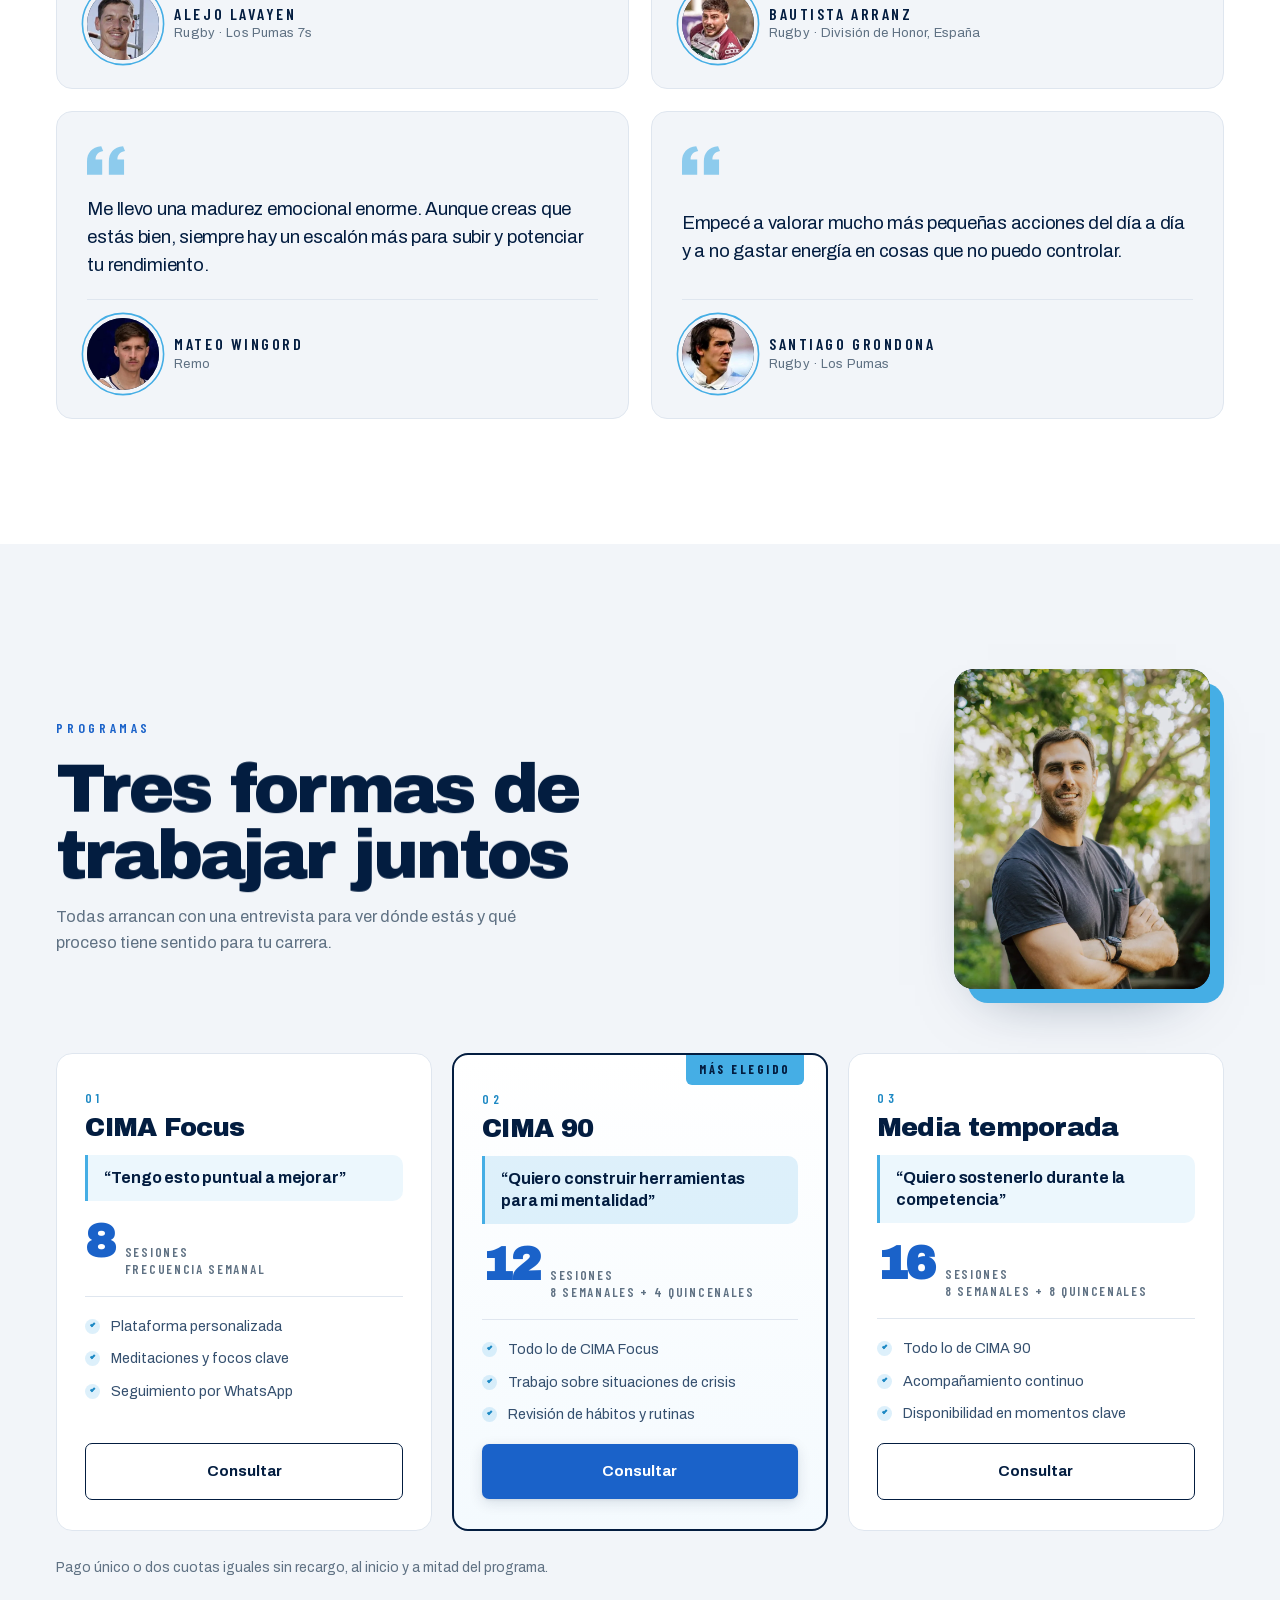
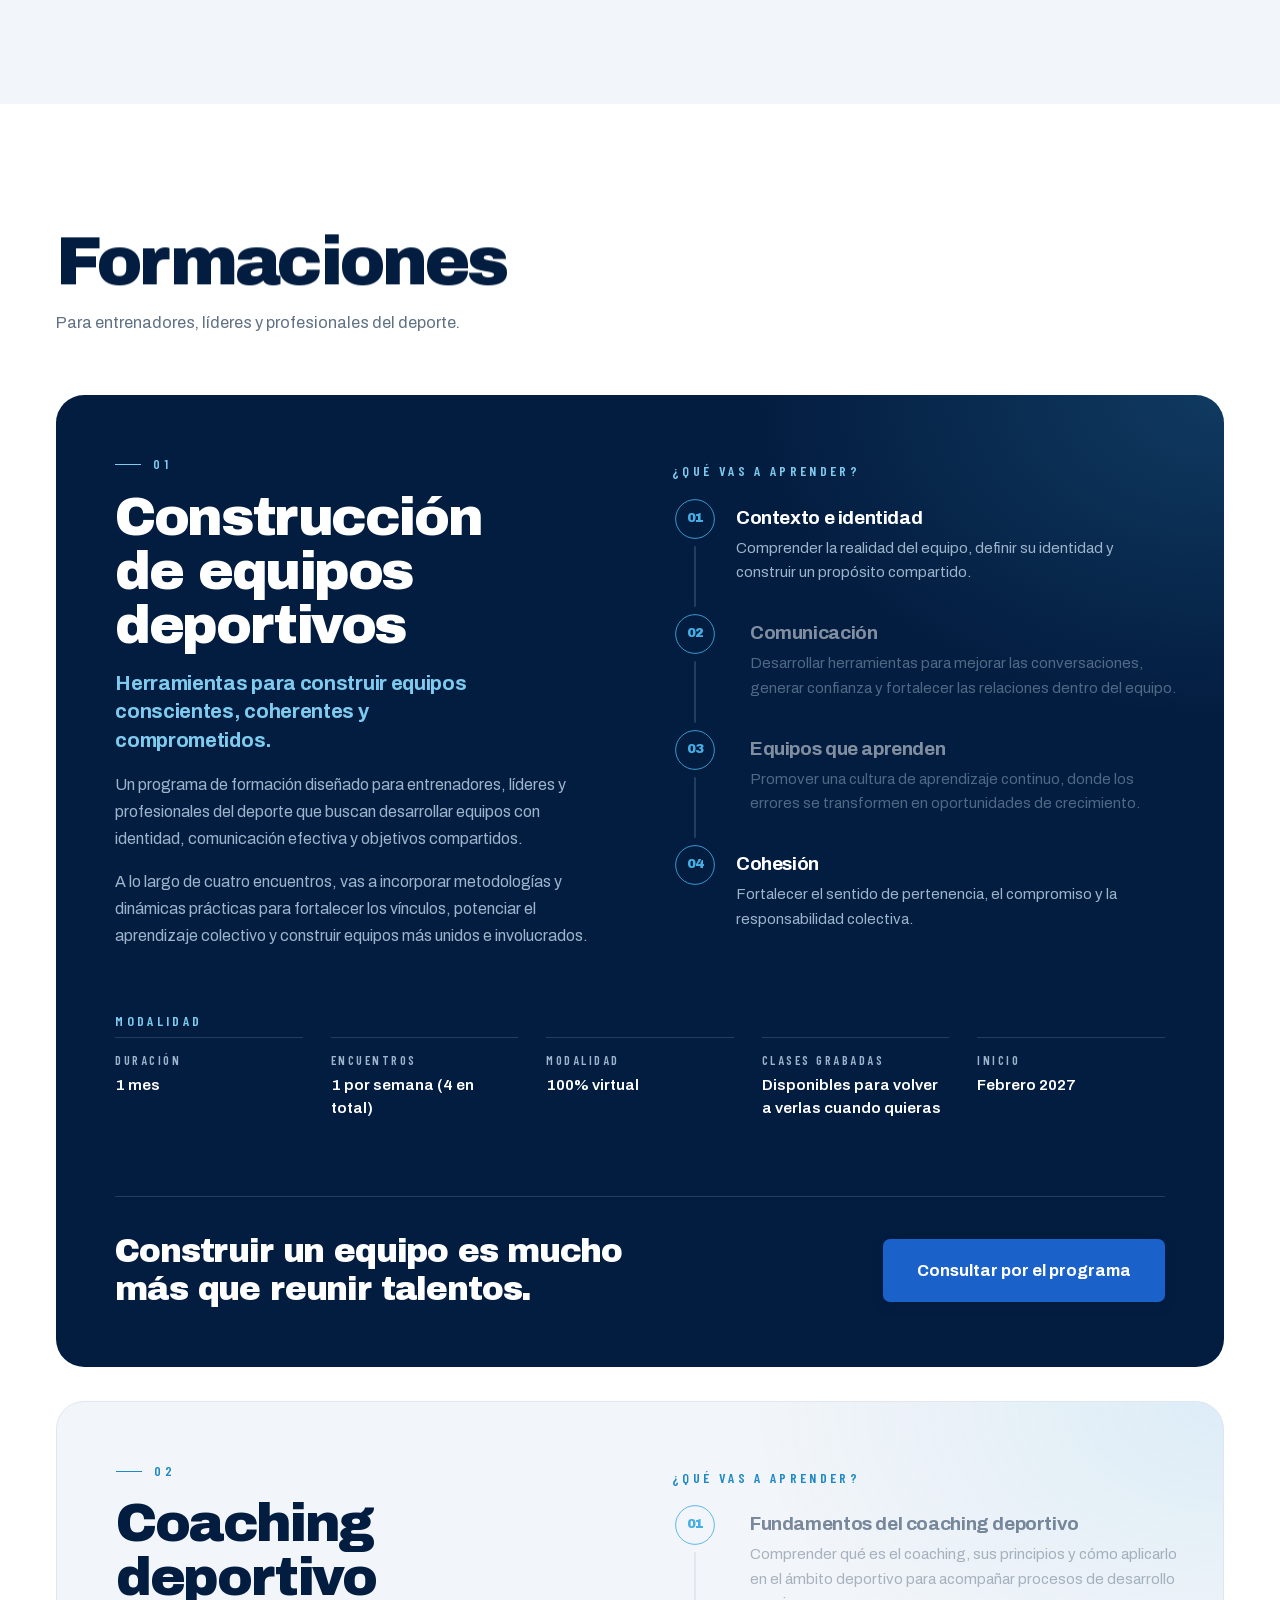
==== commit ba691ed1: "Imagen para compartir con la foto de Iñaki en la cancha La tarjeta de 1200x630 conserva el fondo, el" ====
--- a/index.html
+++ b/index.html
@@ -26,8 +26,8 @@
 <meta property="og:locale" content="es_AR">
 <meta property="og:title" content="Coach deportivo y coach ontológico | Iñaki Etchegaray">
 <meta property="og:description" content="La cima no se alcanza, se construye. Acompaño a deportistas, equipos y cuerpos técnicos a construir confianza, foco y consistencia con el método CIMA.">
-<meta property="og:image" content="https://inakietchegaray.com.ar/assets/brand/og-cover.jpg?v=1">
-<meta property="og:image:secure_url" content="https://inakietchegaray.com.ar/assets/brand/og-cover.jpg?v=1">
+<meta property="og:image" content="https://inakietchegaray.com.ar/assets/brand/og-cover.jpg?v=2">
+<meta property="og:image:secure_url" content="https://inakietchegaray.com.ar/assets/brand/og-cover.jpg?v=2">
 <meta property="og:image:type" content="image/jpeg">
 <meta property="og:image:width" content="1200">
 <meta property="og:image:height" content="630">
@@ -36,7 +36,7 @@
 <meta name="twitter:card" content="summary_large_image">
 <meta name="twitter:title" content="Coach deportivo y coach ontológico | Iñaki Etchegaray">
 <meta name="twitter:description" content="La cima no se alcanza, se construye. Coaching deportivo de alto rendimiento para deportistas, equipos y cuerpos técnicos.">
-<meta name="twitter:image" content="https://inakietchegaray.com.ar/assets/brand/og-cover.jpg?v=1">
+<meta name="twitter:image" content="https://inakietchegaray.com.ar/assets/brand/og-cover.jpg?v=2">
 <!-- Para Google: quién es Iñaki y qué ofrece (schema.org). Son los
      mismos datos que ya muestra la página: nombre, mail, Instagram y
      WhatsApp. -->
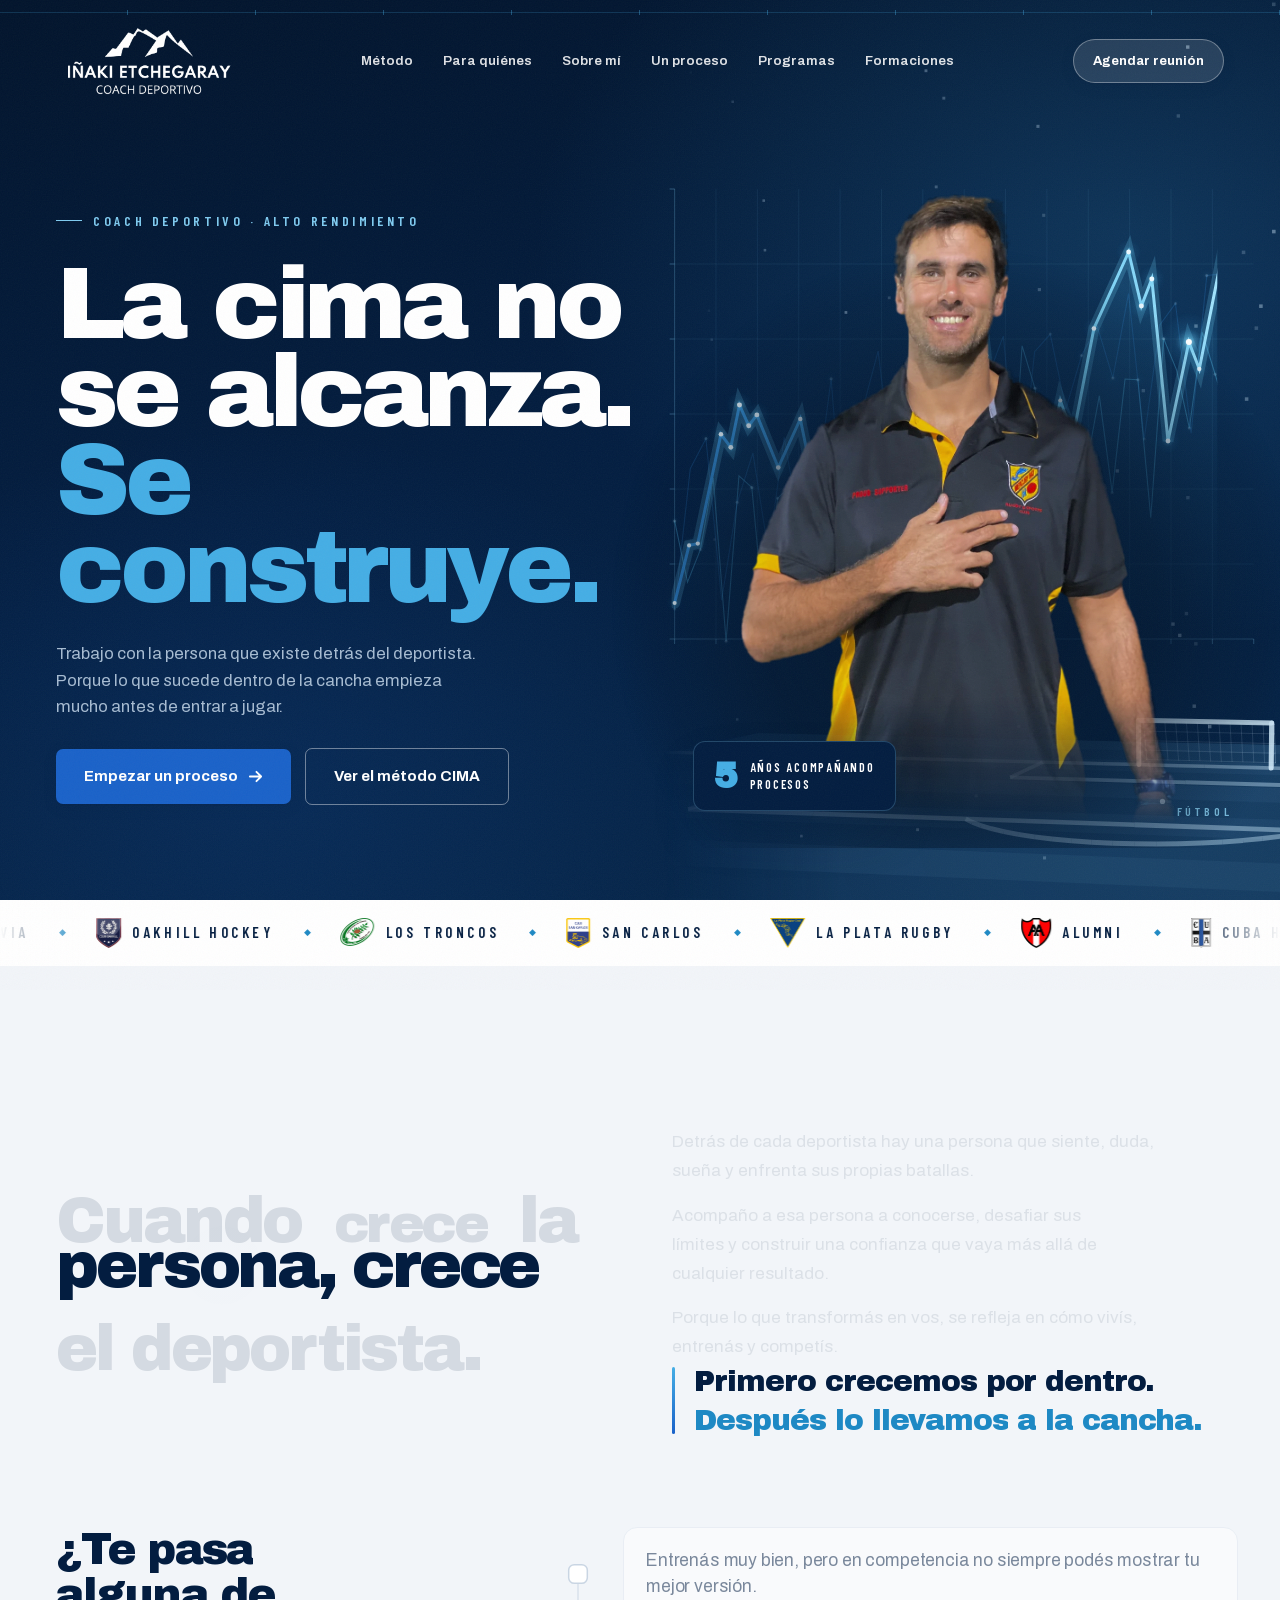
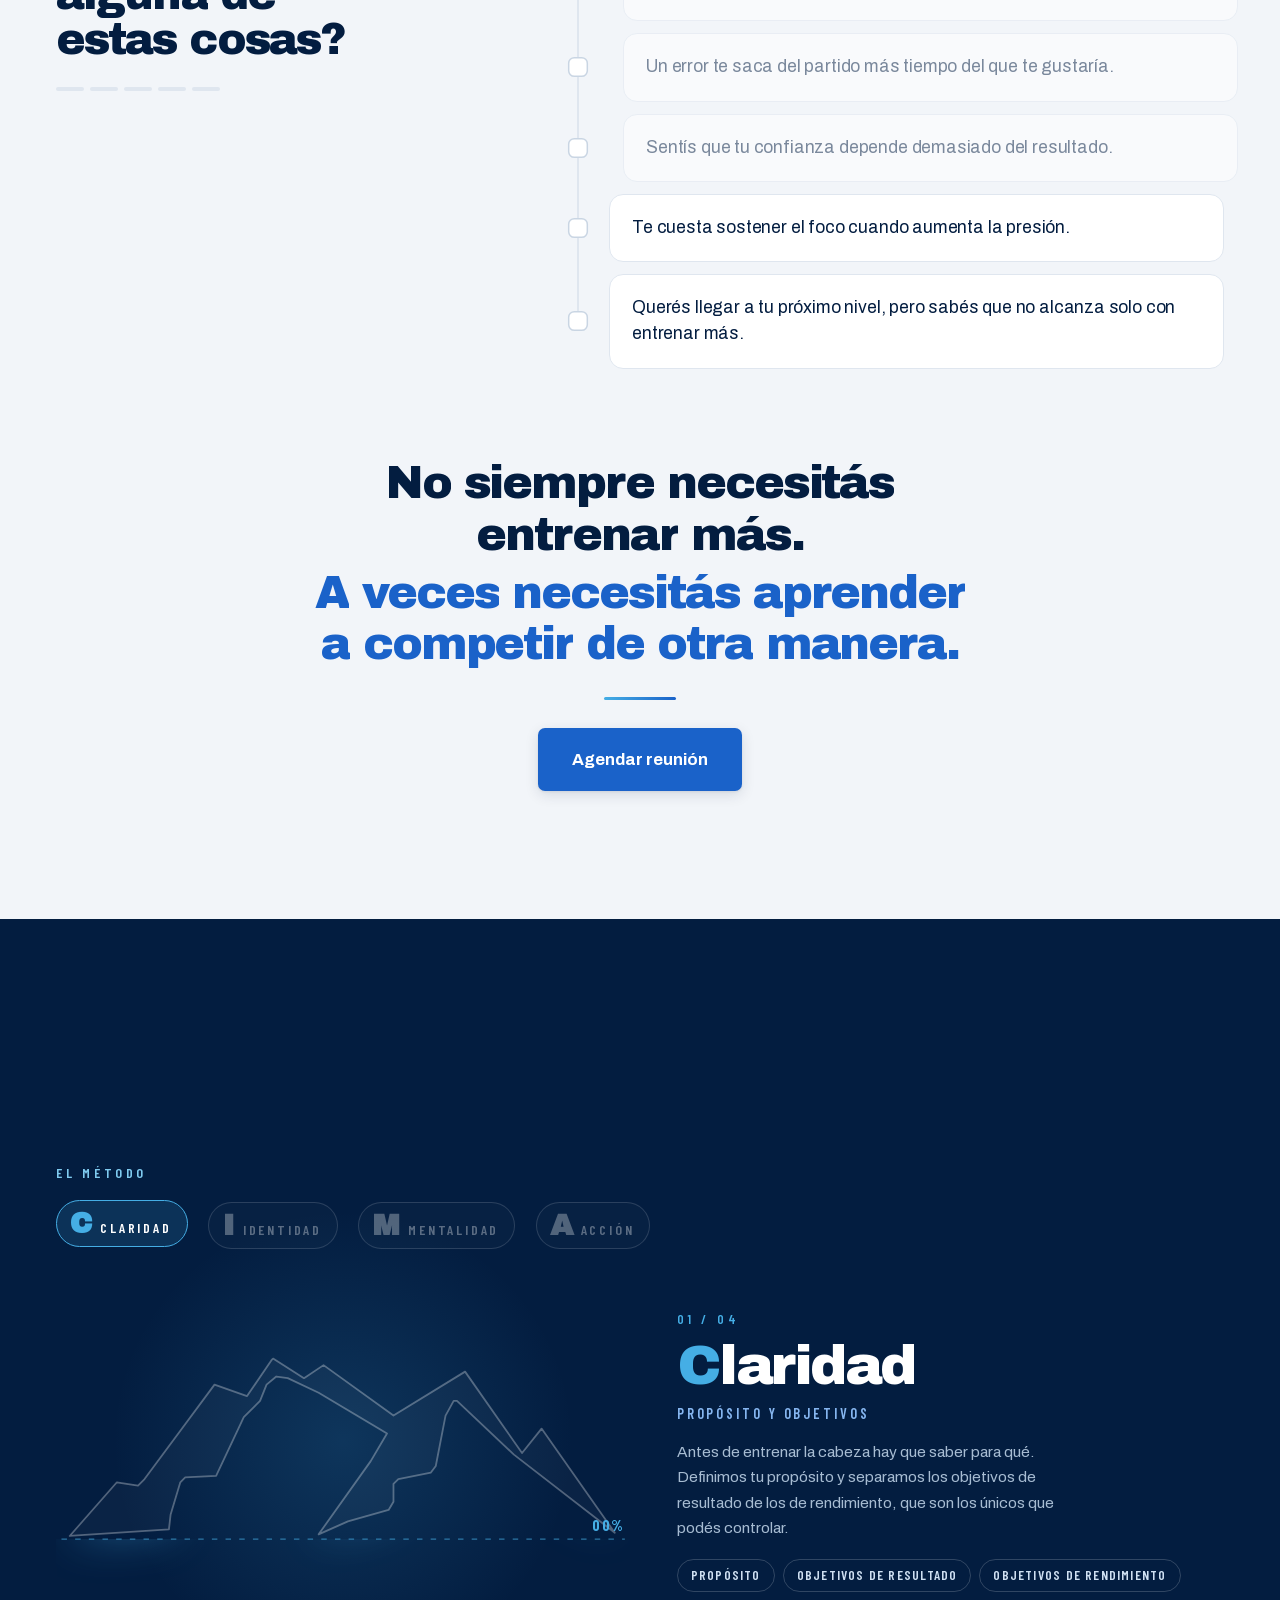
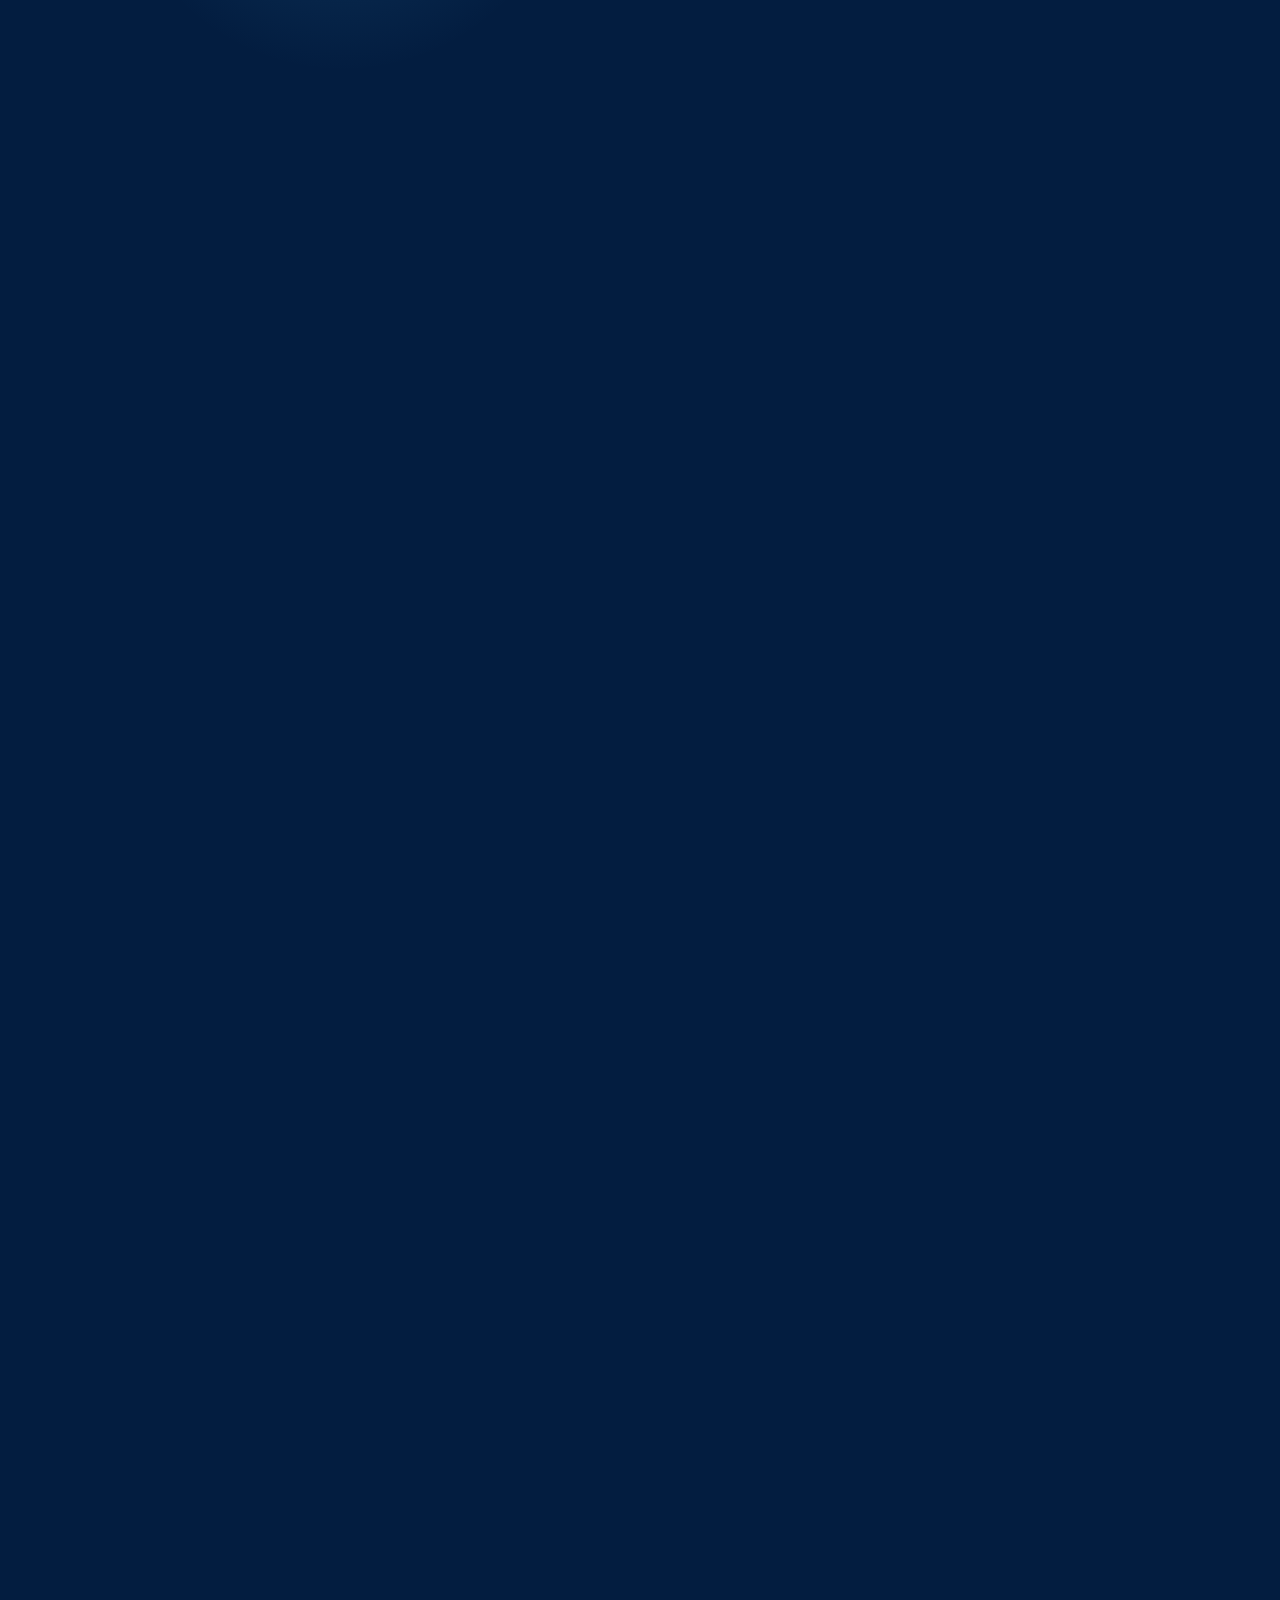
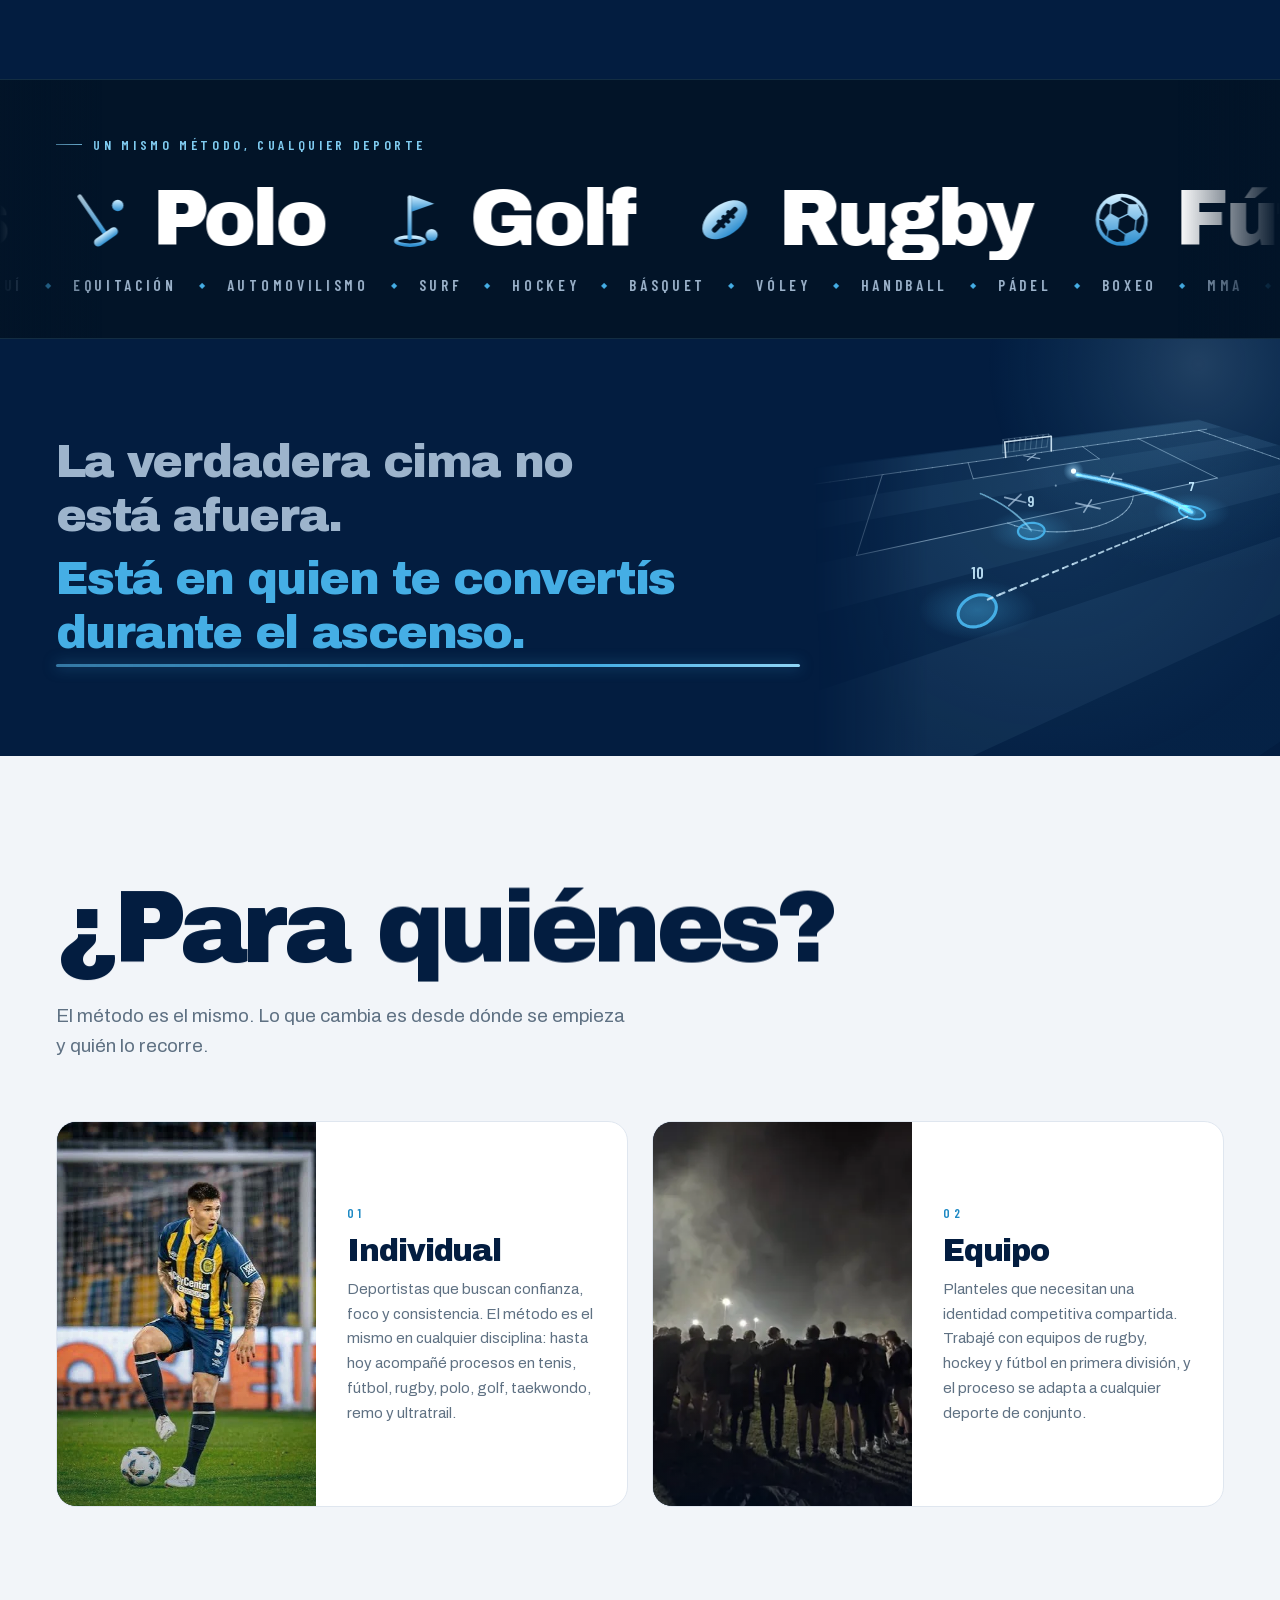
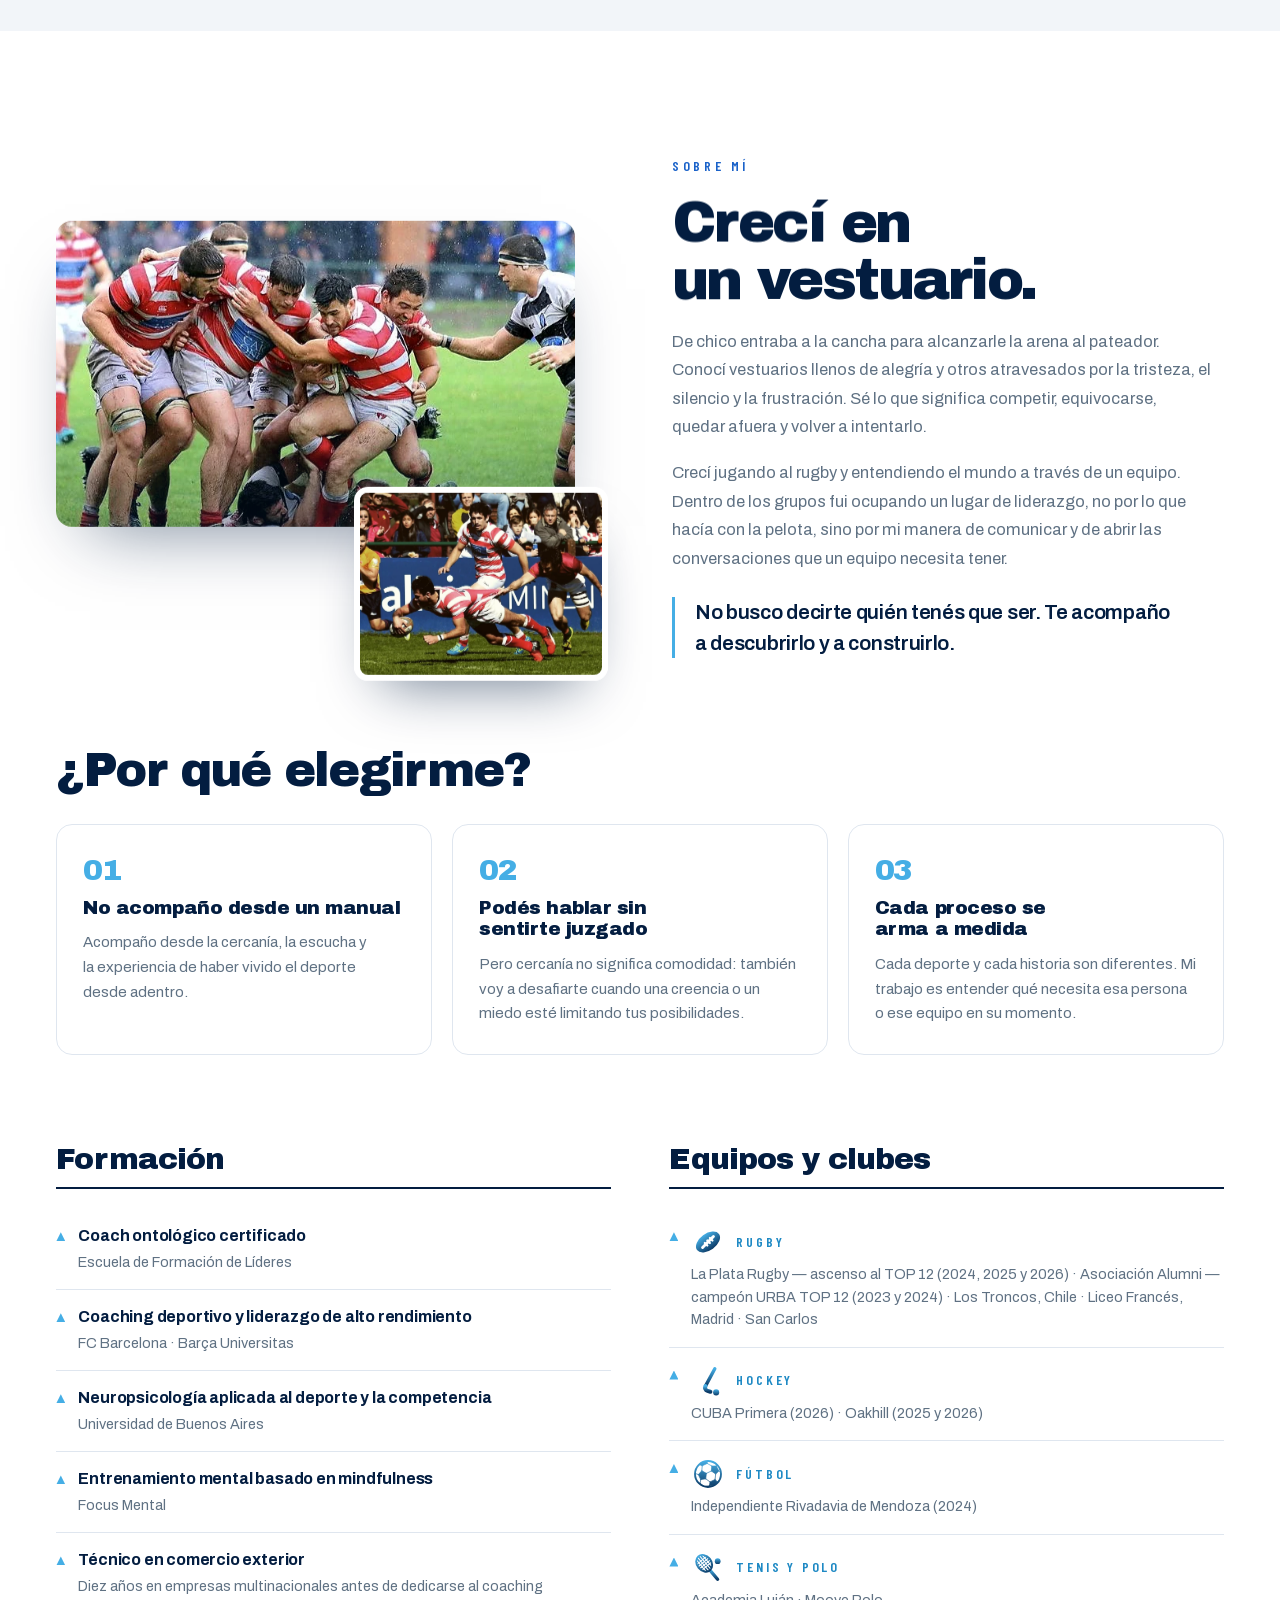
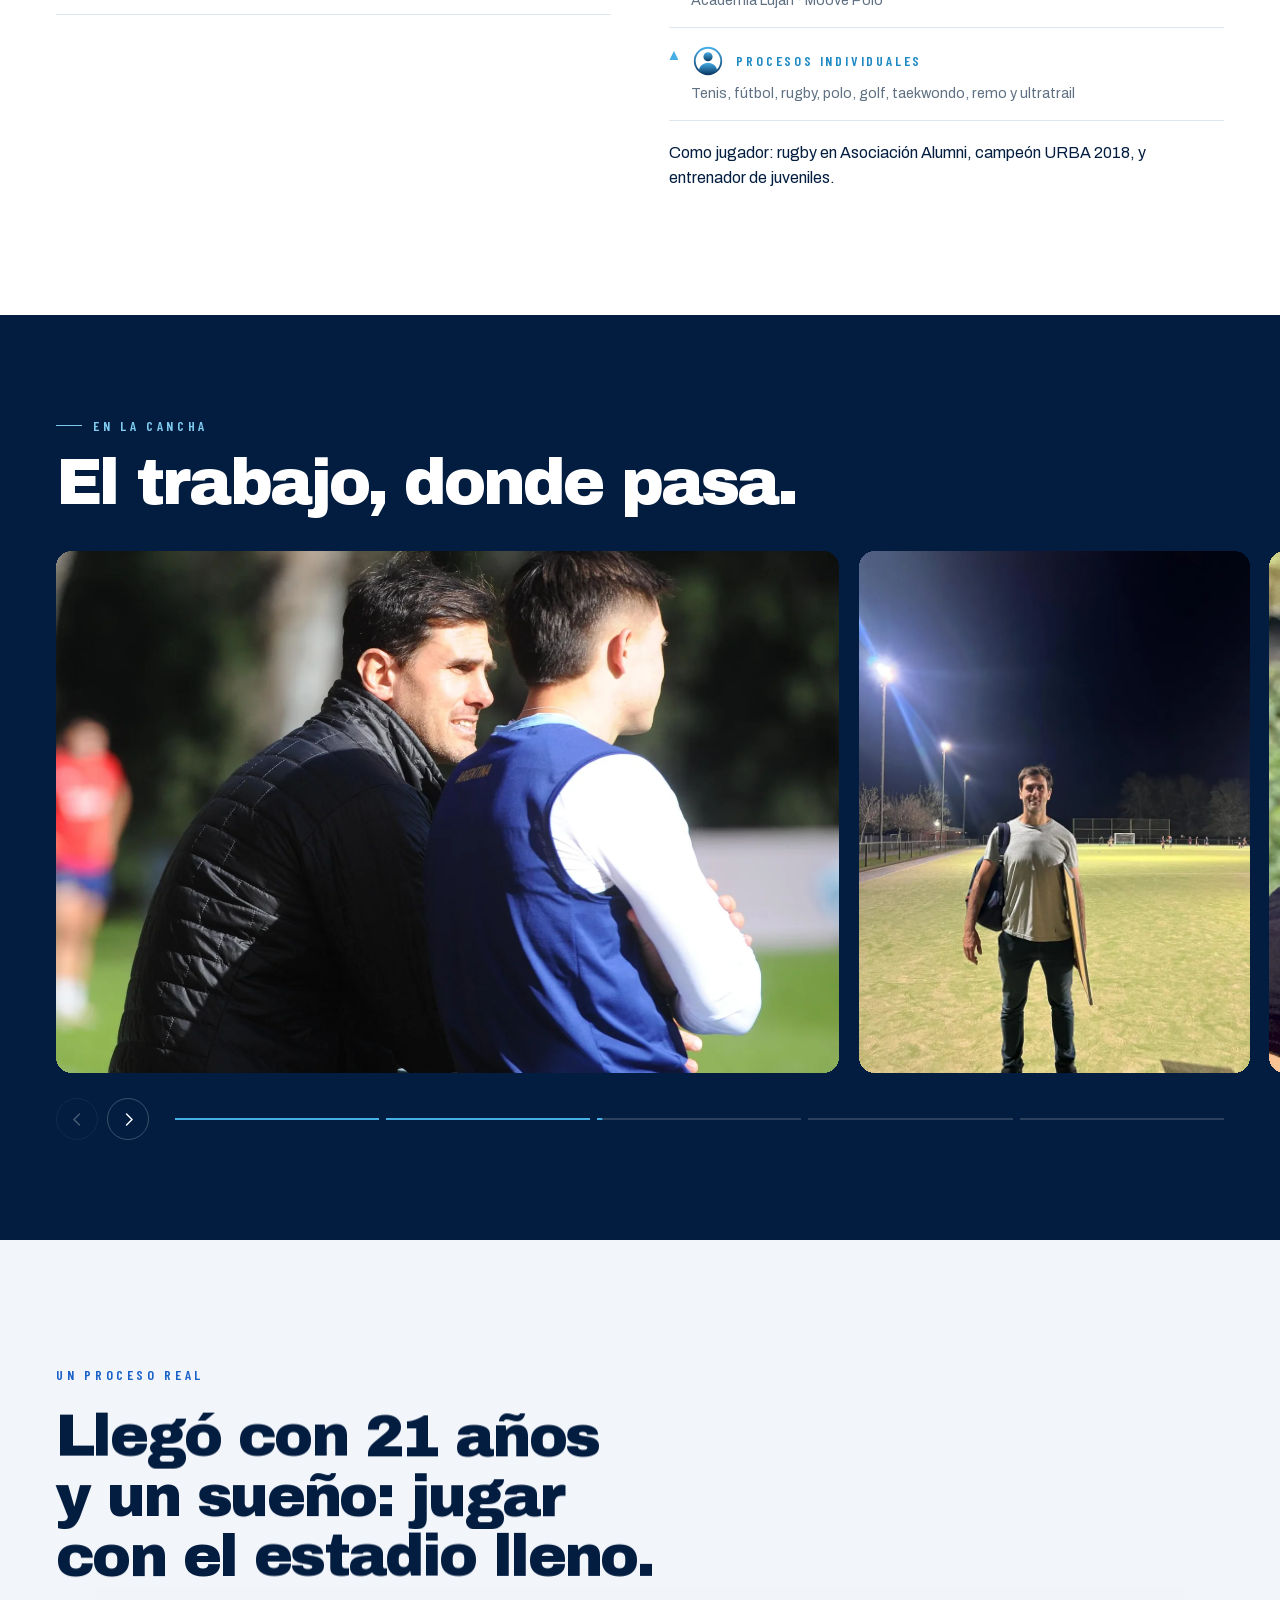
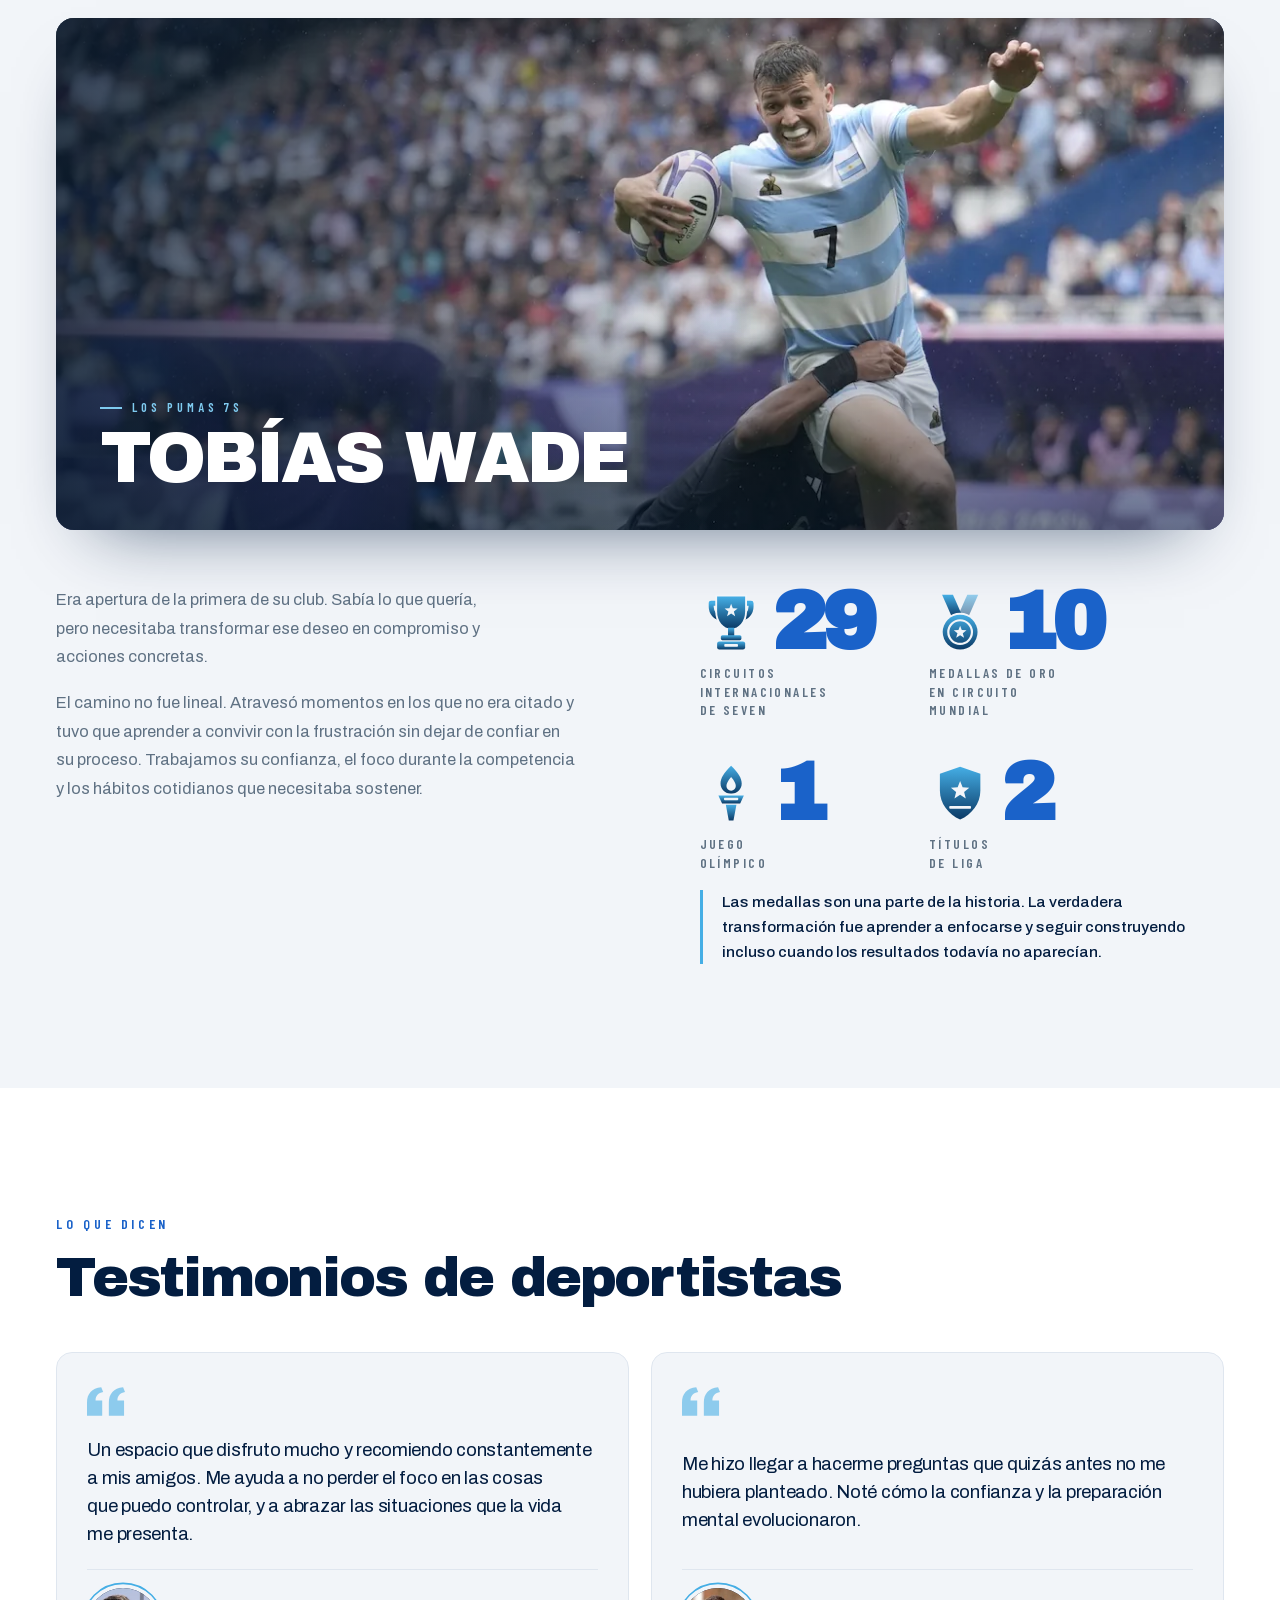
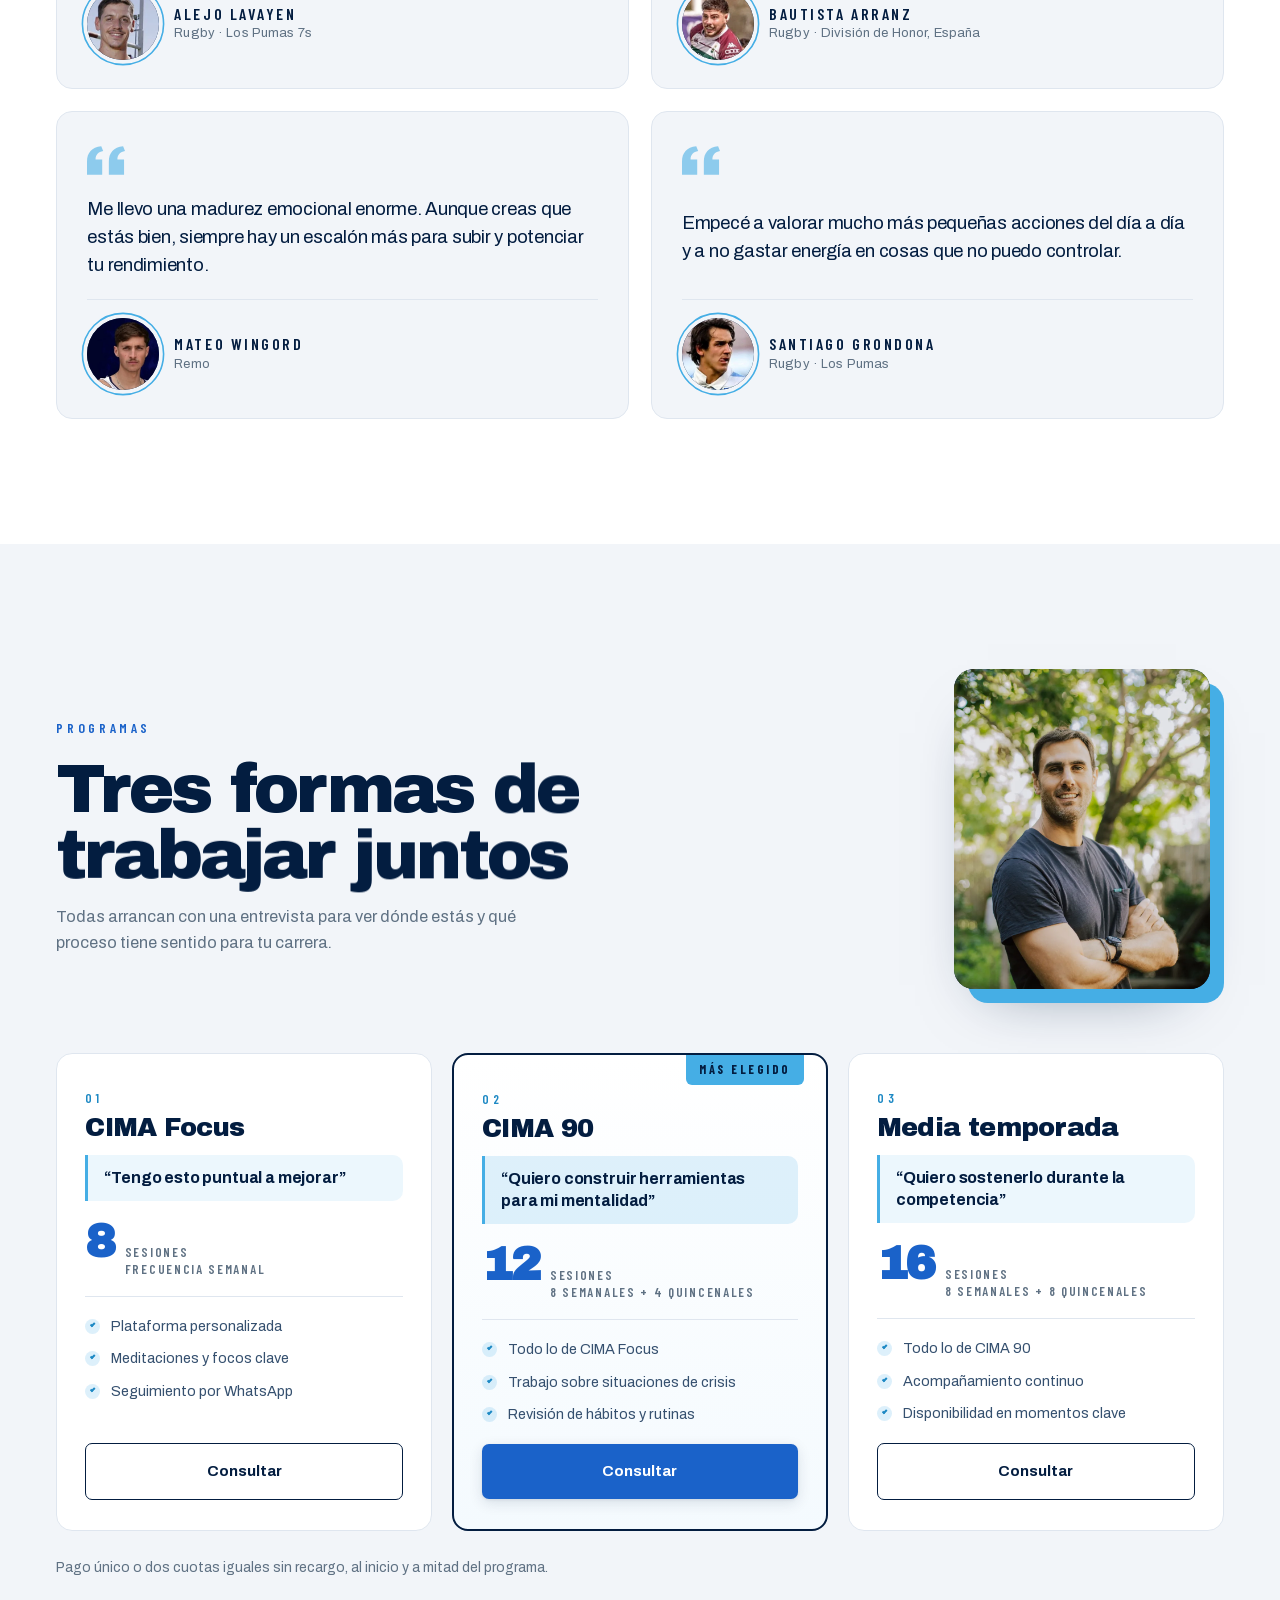
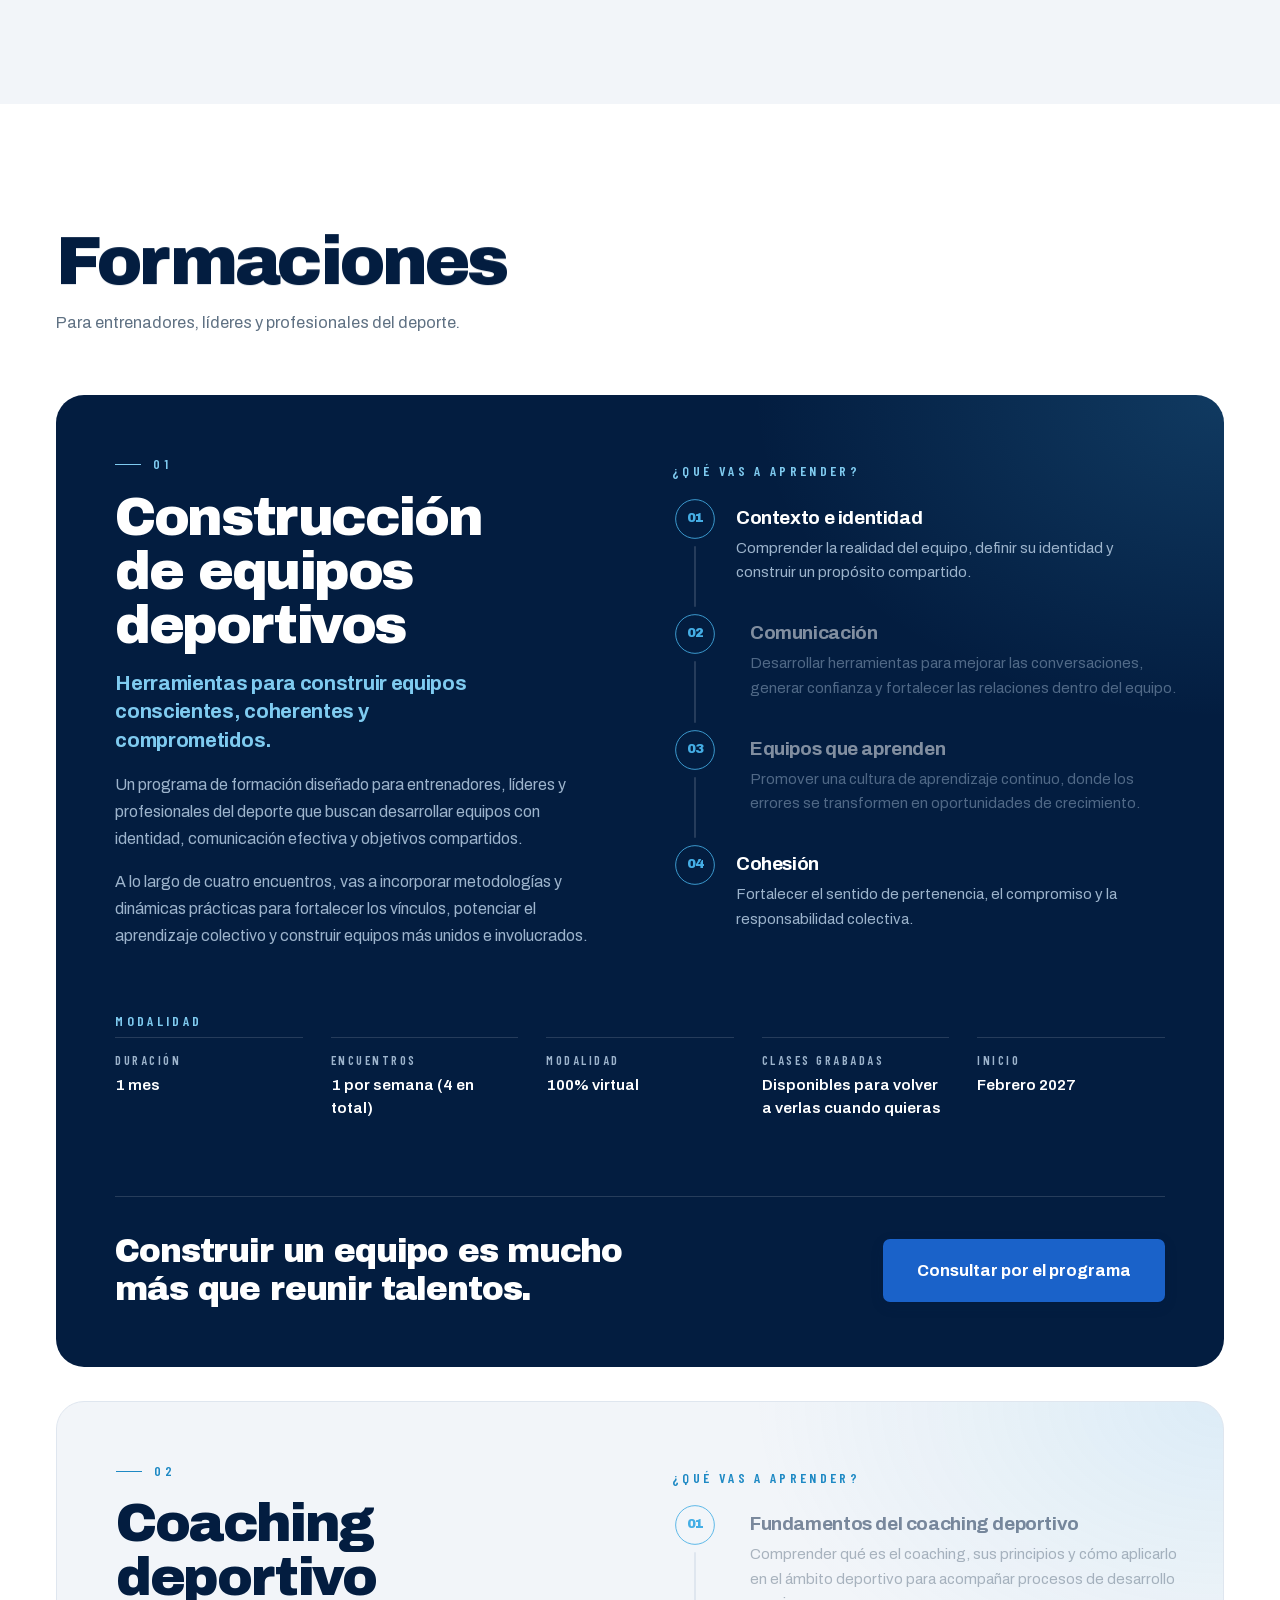
==== commit b4d05d54: "Miniatura y favicon para los resultados de Google - Google mostraba como miniatura el recorte sin fo" ====
--- a/index.html
+++ b/index.html
@@ -50,7 +50,7 @@
       "name": "Iñaki Etchegaray",
       "jobTitle": ["Coach deportivo", "Coach ontológico"],
       "url": "https://inakietchegaray.com.ar/",
-      "image": "https://inakietchegaray.com.ar/assets/img/g3-brazos.webp",
+      "image": {"@id": "https://inakietchegaray.com.ar/#foto-inaki"},
       "email": "mailto:ietchegarayp@gmail.com",
       "knowsAbout": ["Coaching deportivo", "Coaching ontológico", "Entrenamiento mental", "Motivación deportiva", "Neuropsicología aplicada al deporte", "Mindfulness aplicado al deporte", "Liderazgo de alto rendimiento", "Construcción de equipos deportivos"],
       "hasCredential": [
@@ -68,7 +68,7 @@
       "description": "Coach deportivo y coach ontológico certificado. Entrenamiento mental, confianza y motivación deportiva para deportistas, equipos y entrenadores, con el método CIMA. Sesiones online.",
       "knowsAbout": ["Coaching deportivo", "Coaching ontológico", "Entrenamiento mental", "Motivación deportiva", "Construcción de equipos deportivos"],
       "url": "https://inakietchegaray.com.ar/",
-      "image": "https://inakietchegaray.com.ar/assets/brand/og-cover.jpg",
+      "image": {"@id": "https://inakietchegaray.com.ar/#foto-inaki"},
       "logo": "https://inakietchegaray.com.ar/assets/brand/logo-color.webp",
       "telephone": "+54 9 11 5923-6762",
       "email": "ietchegarayp@gmail.com",
@@ -104,6 +104,25 @@
       "provider": {"@id": "https://inakietchegaray.com.ar/#inaki"}
     },
     {
+      "@type": "ImageObject",
+      "@id": "https://inakietchegaray.com.ar/#foto-inaki",
+      "url": "https://inakietchegaray.com.ar/assets/img/inaki-cancha.jpg",
+      "contentUrl": "https://inakietchegaray.com.ar/assets/img/inaki-cancha.jpg",
+      "width": 1000,
+      "height": 1000,
+      "caption": "Iñaki Etchegaray, coach deportivo, en una cancha de rugby"
+    },
+    {
+      "@type": "WebPage",
+      "@id": "https://inakietchegaray.com.ar/#inicio",
+      "url": "https://inakietchegaray.com.ar/",
+      "name": "Coach deportivo y coach ontológico | Iñaki Etchegaray",
+      "inLanguage": "es-AR",
+      "isPartOf": {"@id": "https://inakietchegaray.com.ar/#web"},
+      "about": {"@id": "https://inakietchegaray.com.ar/#coaching"},
+      "primaryImageOfPage": {"@id": "https://inakietchegaray.com.ar/#foto-inaki"}
+    },
+    {
       "@type": "WebSite",
       "@id": "https://inakietchegaray.com.ar/#web",
       "url": "https://inakietchegaray.com.ar/",
@@ -115,7 +134,8 @@
 }
 </script>
 
-<link rel="icon" href="assets/brand/favicon.svg" type="image/svg+xml">
+<link rel="icon" href="/favicon.ico" sizes="48x48">
+<link rel="icon" href="/assets/brand/favicon.svg?v=2" type="image/svg+xml">
 <!-- iOS ignora el favicon SVG: usa este cuando alguien guarda la web
      en la pantalla de inicio. Va con fondo opaco a propósito, porque
      iOS rellena de negro cualquier transparencia. -->
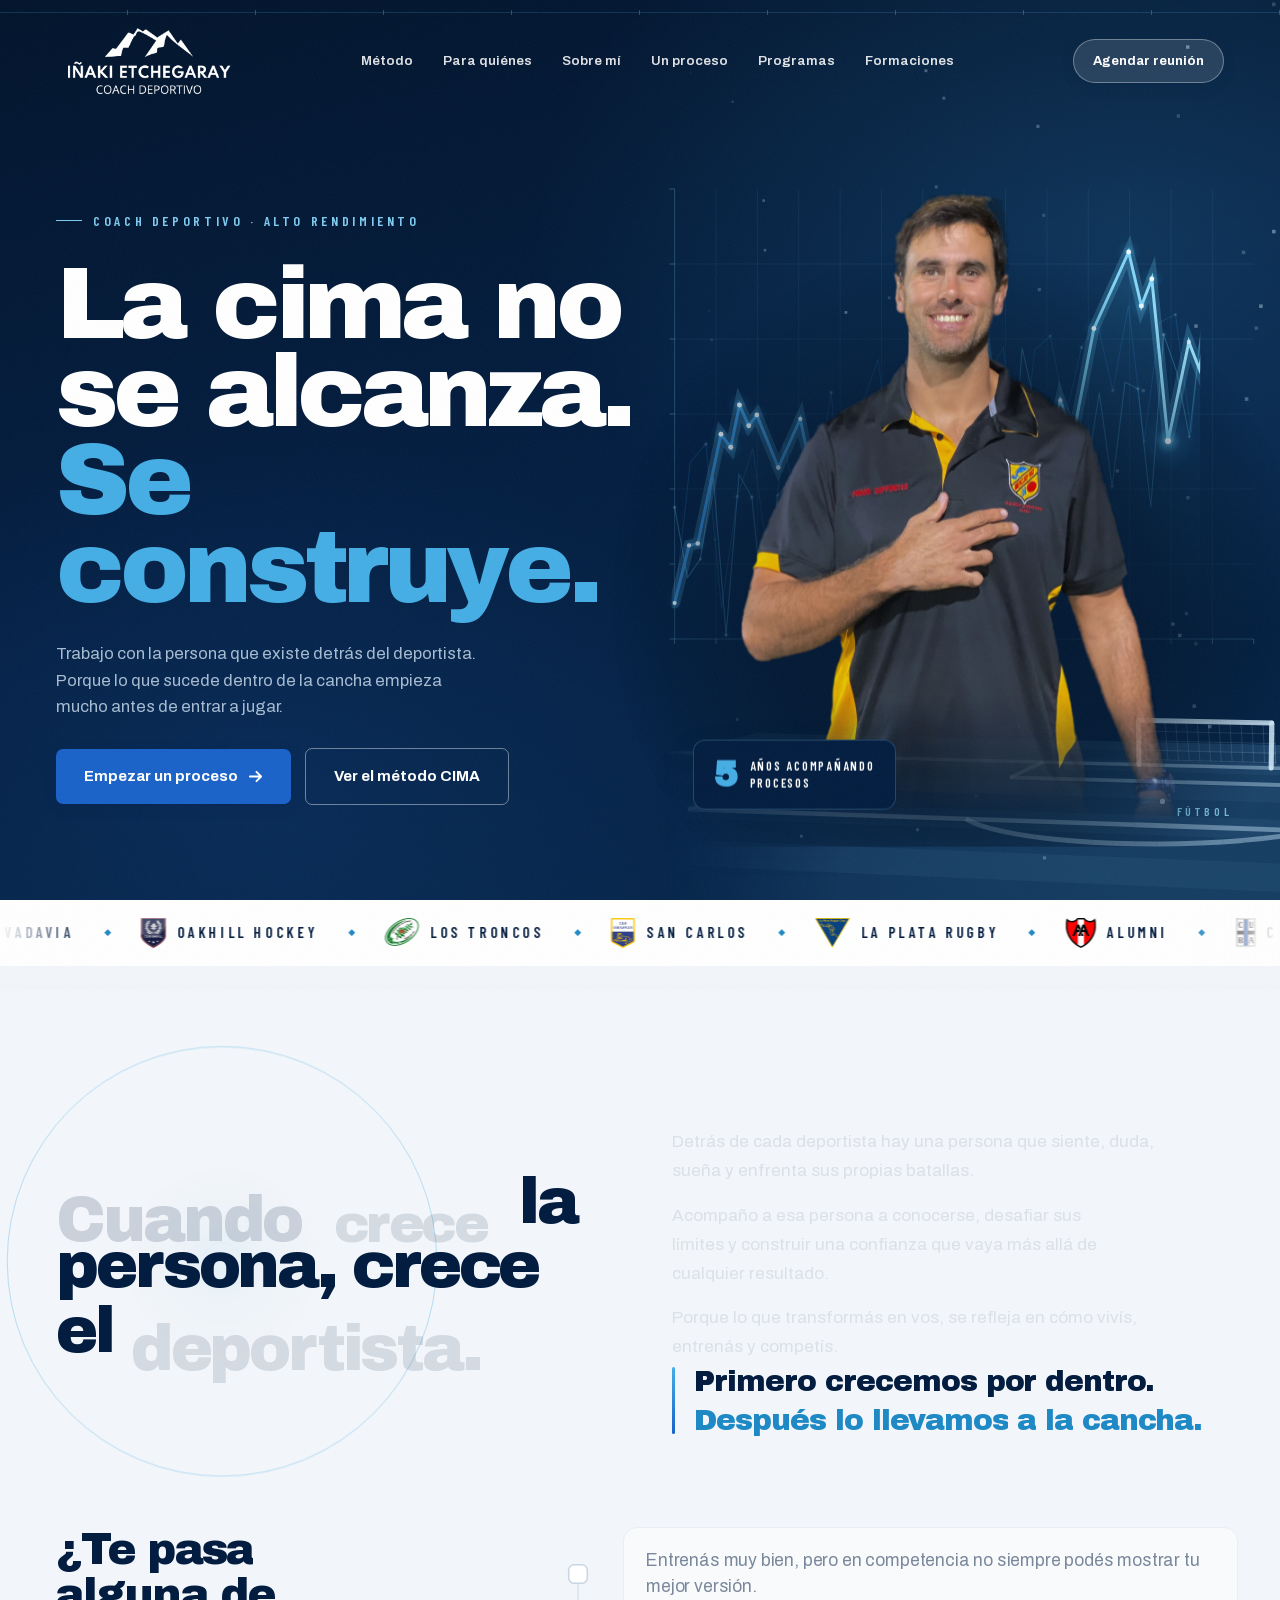
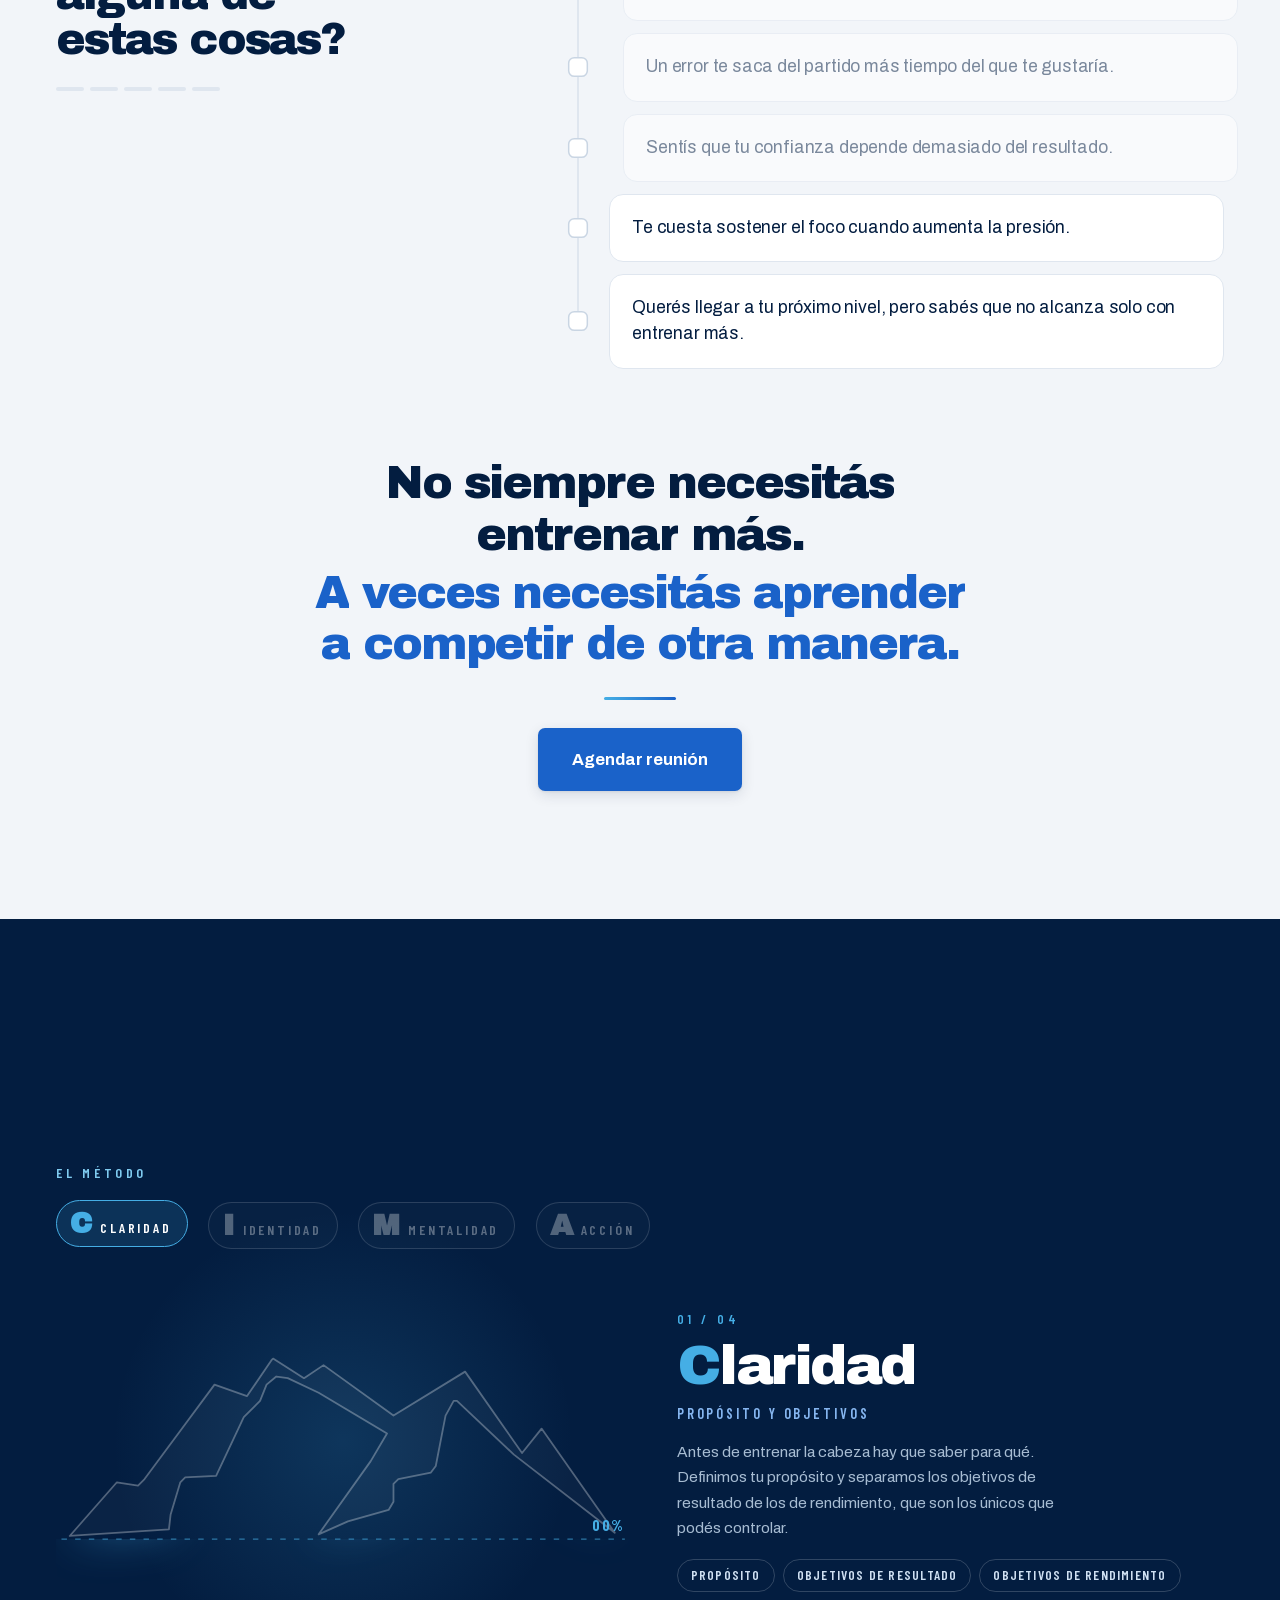
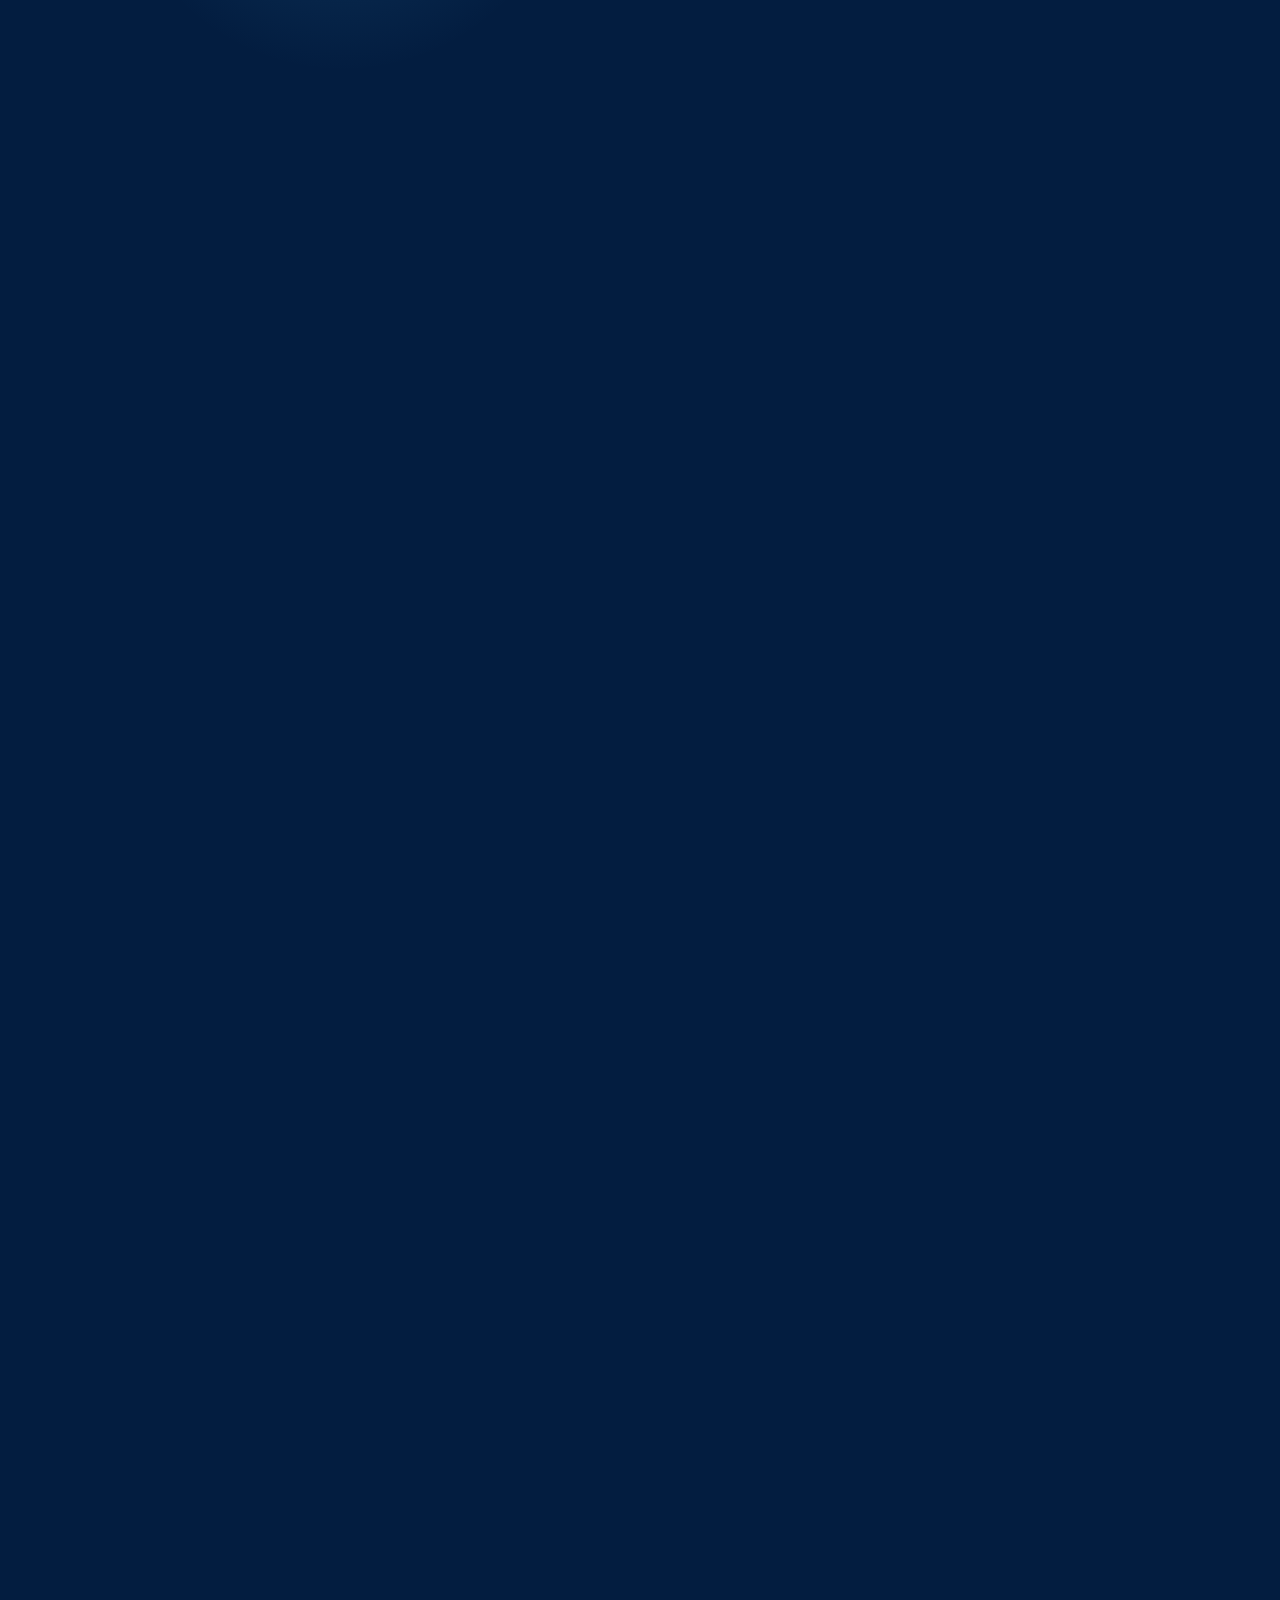
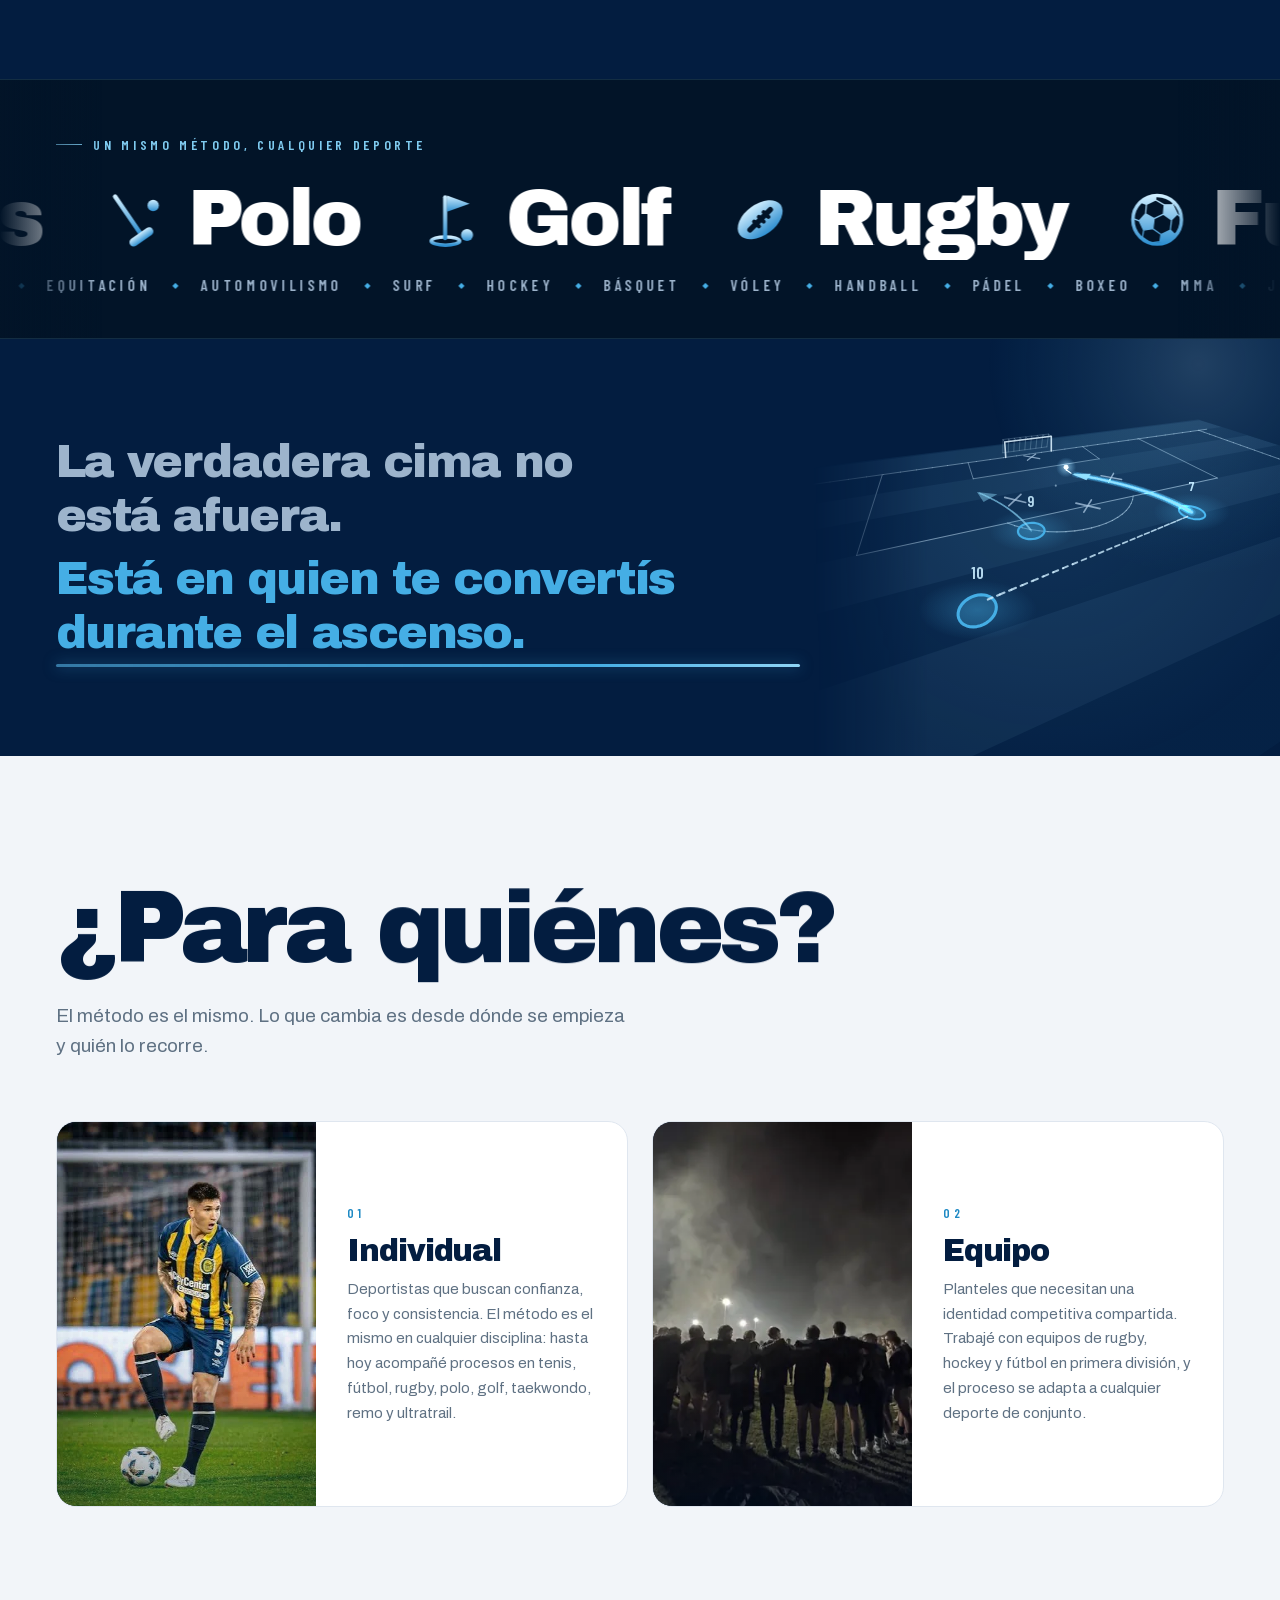
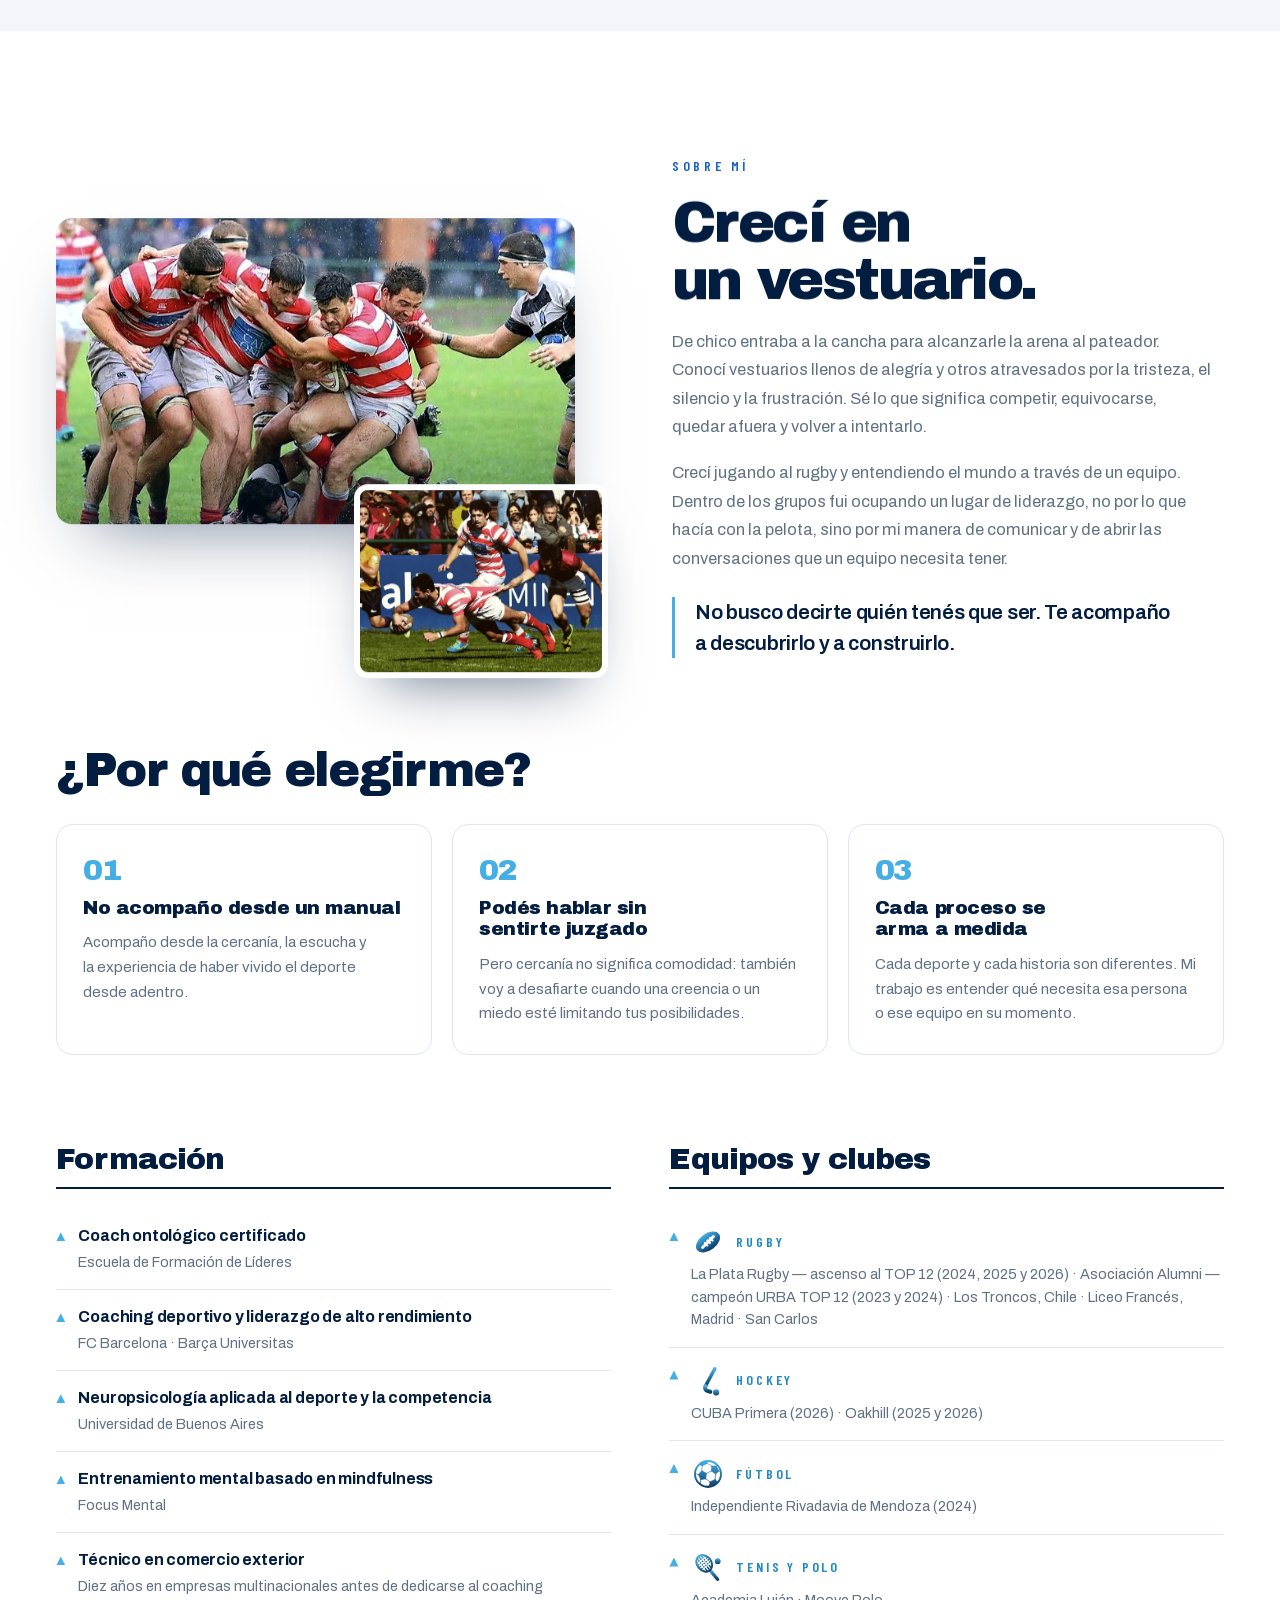
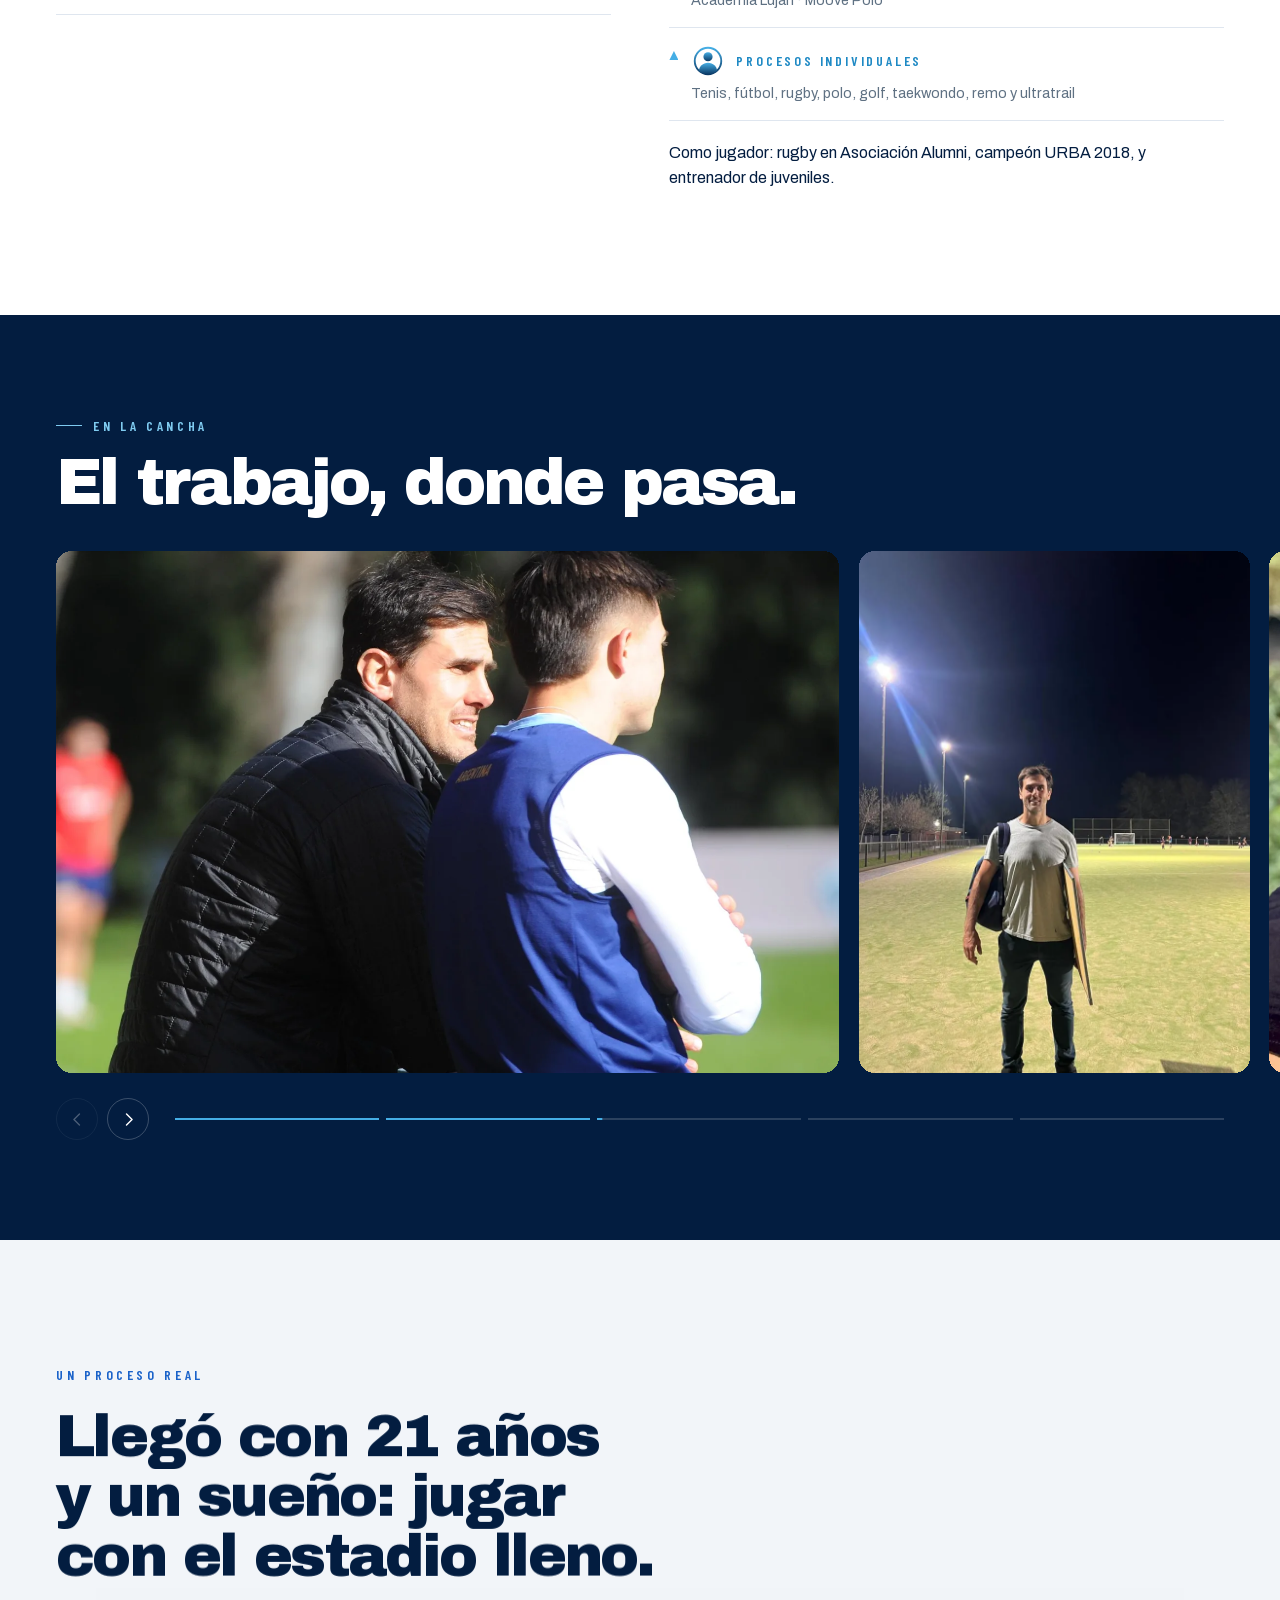
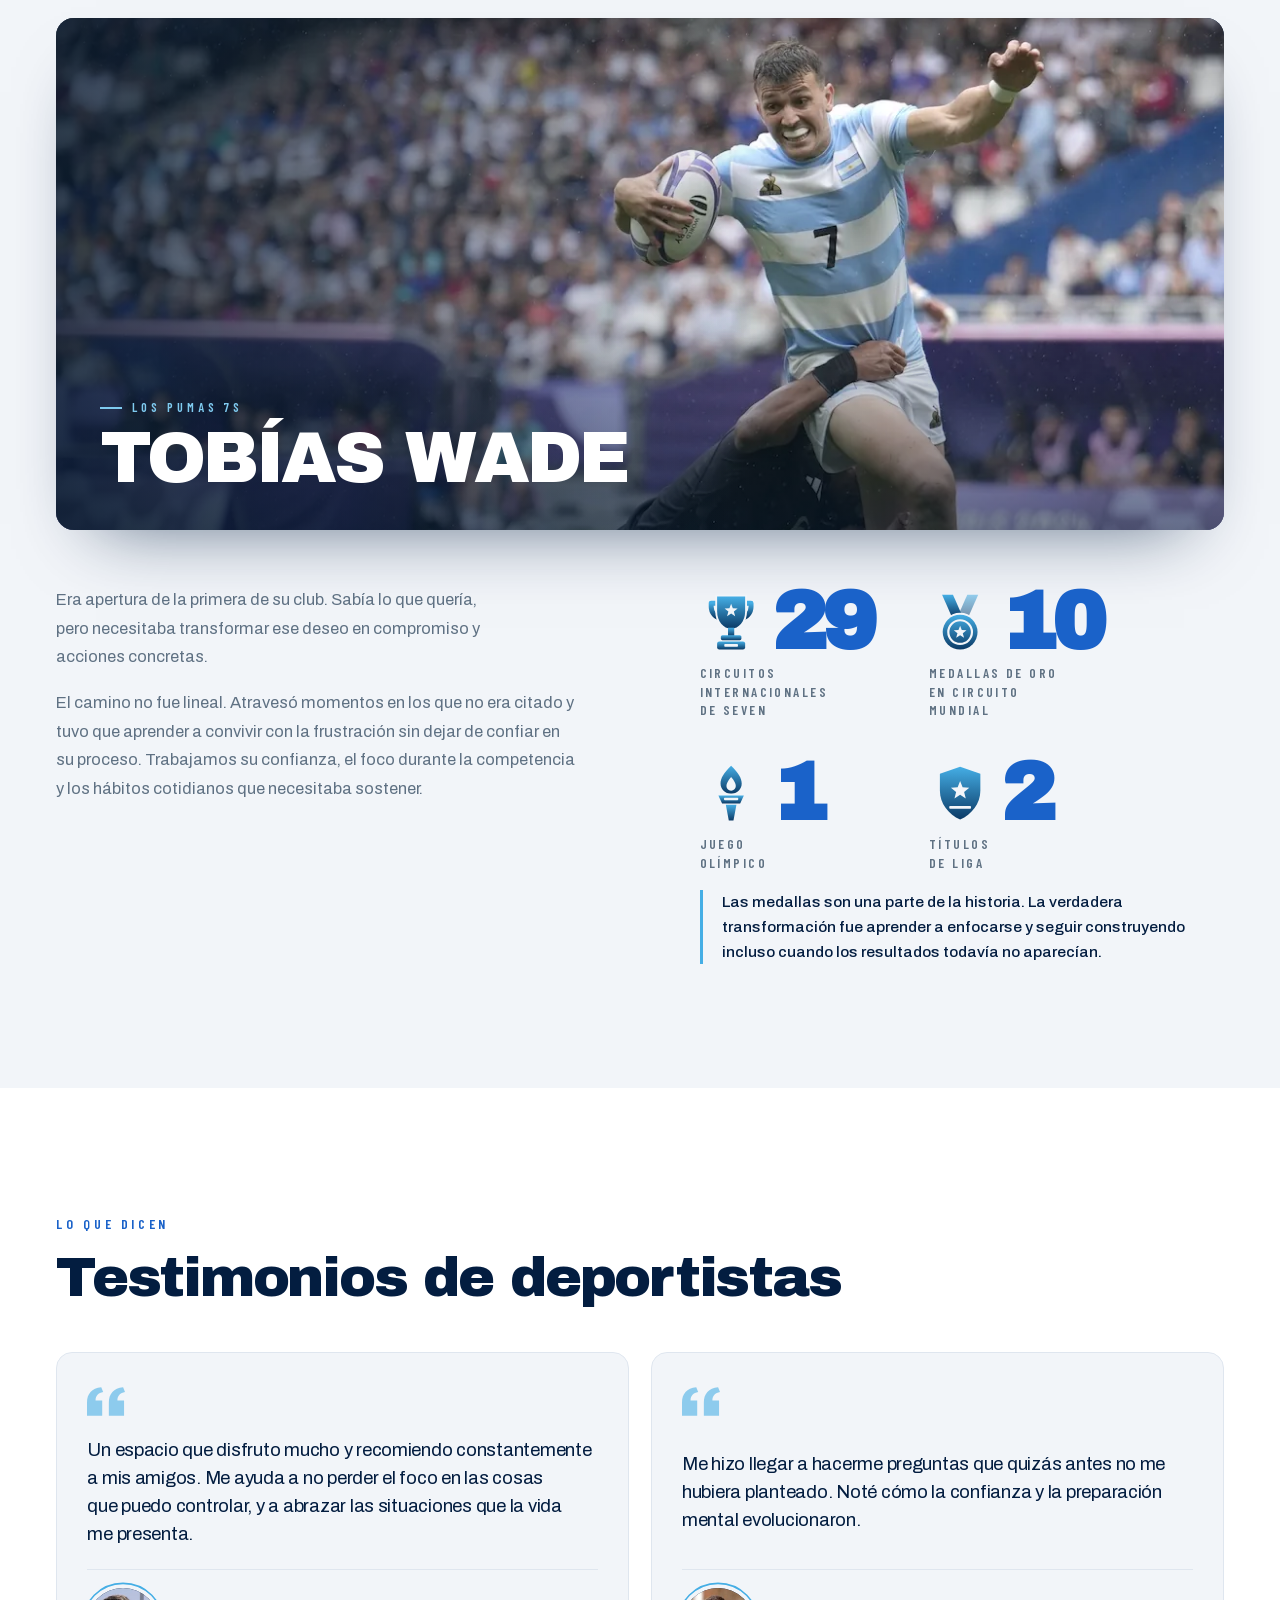
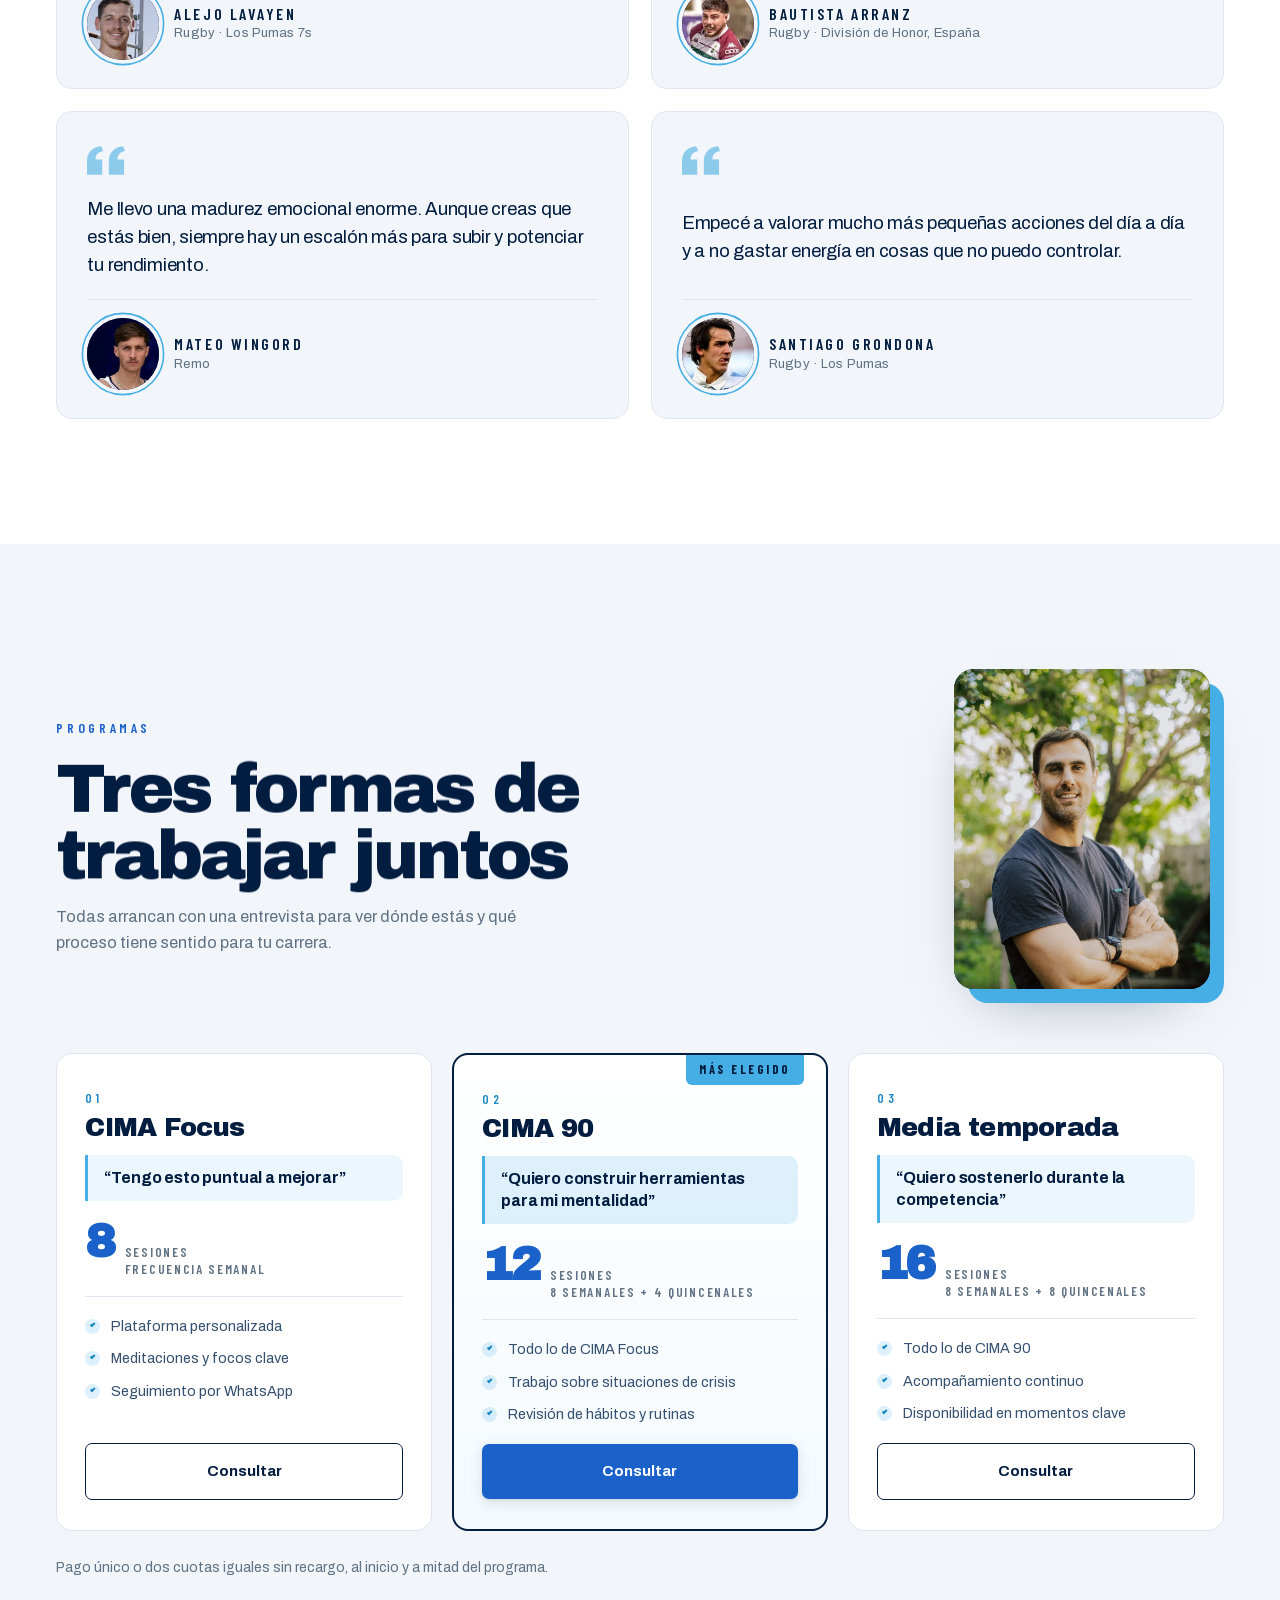
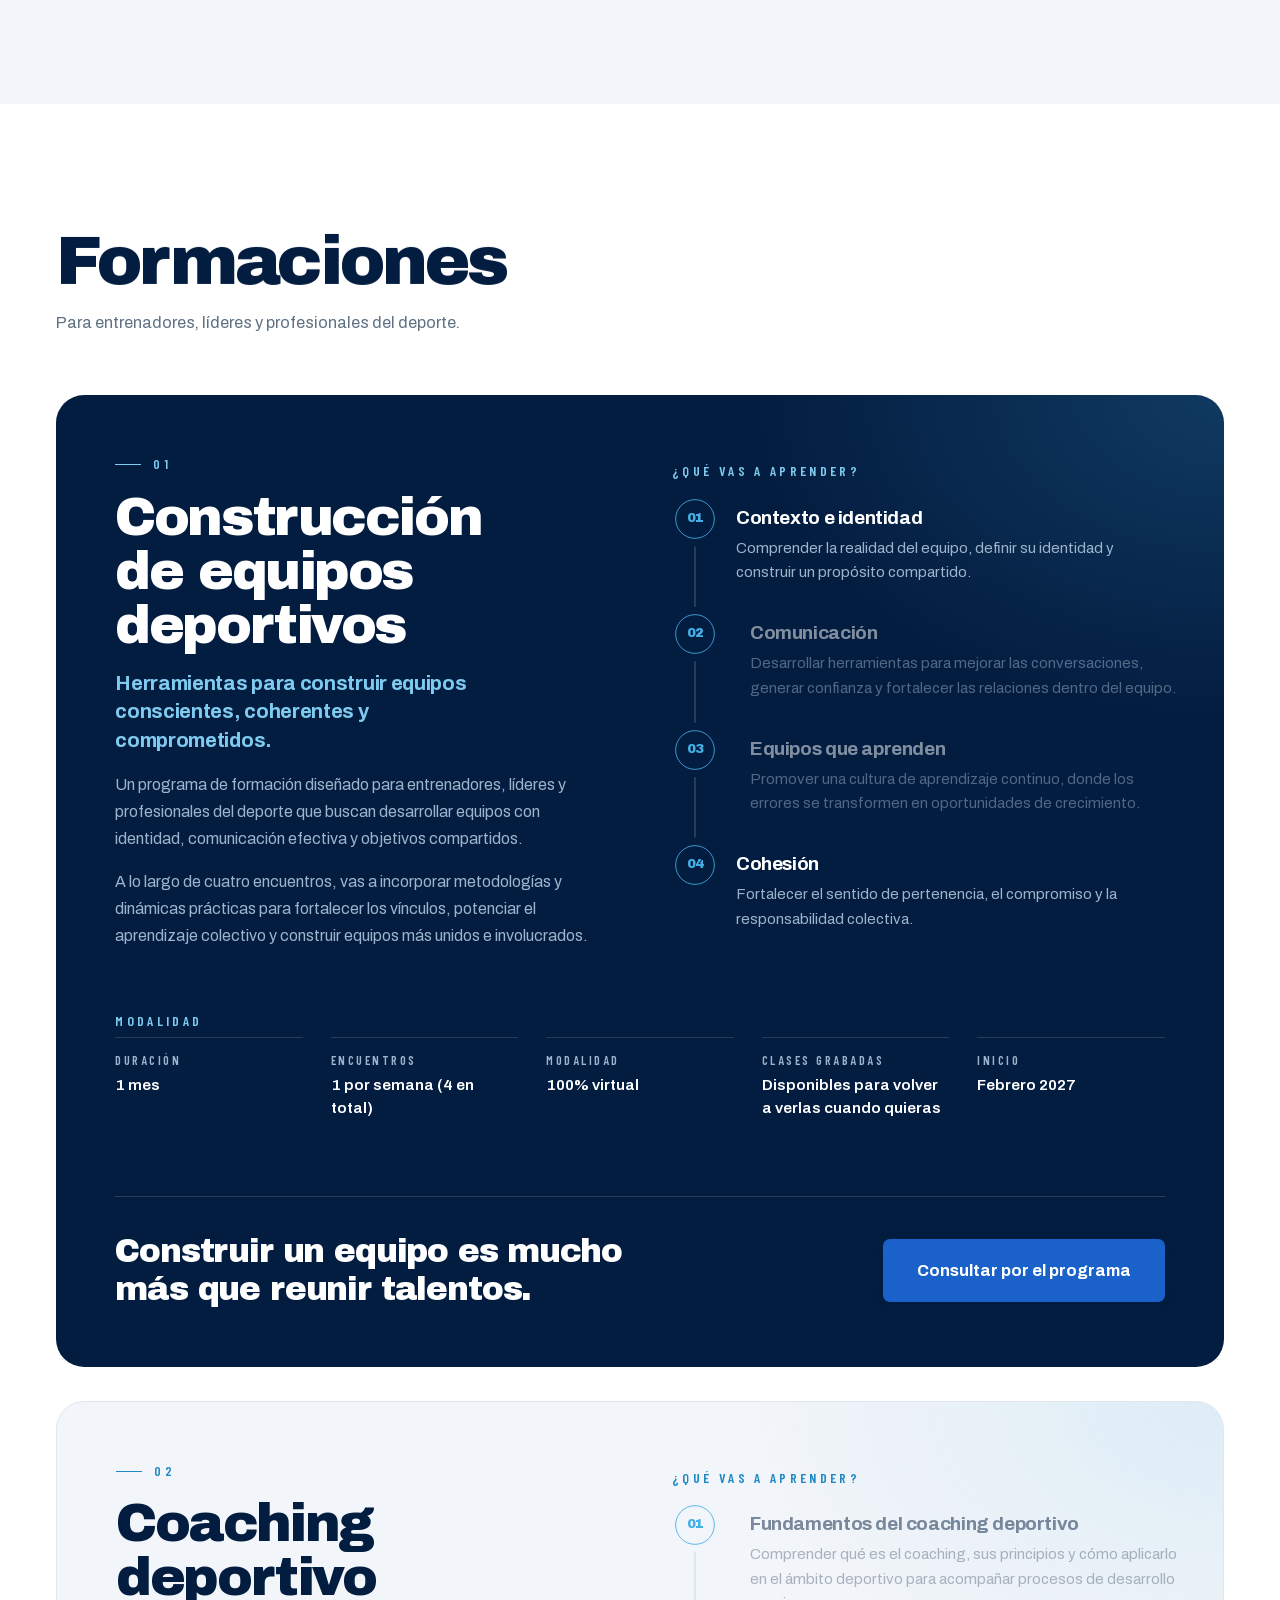
==== commit 7f1ef22d: "Crédito del pie con link a mdatos.com.ar Co-Authored-By: Claude Opus 5.5 <noreply@anthropic.com> Cla" ====
--- a/index.html
+++ b/index.html
@@ -146,7 +146,7 @@
 <link rel="preload" href="assets/fonts/archivo-var-latin.woff2" as="font" type="font/woff2" crossorigin>
 <link rel="preload" href="assets/fonts/archivo-black-latin.woff2" as="font" type="font/woff2" crossorigin>
 <link rel="preload" href="assets/fonts/barlow-cond-600-latin.woff2" as="font" type="font/woff2" crossorigin>
-<link rel="stylesheet" href="styles.css?v=20261099">
+<link rel="stylesheet" href="styles.css?v=20261100">
 </head>
 <body>
 
@@ -835,7 +835,7 @@
     <img class="foot-logo" src="assets/brand/logo-blanco.webp" alt="Iñaki Etchegaray" width="1200" height="583" loading="lazy">
     <nav class="foot-links" aria-label="Páginas"><a href="/sobre-mi/">Sobre mí</a><a href="/contacto/">Contacto</a><a href="/privacidad/">Privacidad</a></nav>
     <span class="foot-motto">La cima no se alcanza. Se construye.</span>
-    <p class="foot-credito">Web creada por M-DATOS</p>
+    <p class="foot-credito">Web creada por <a href="https://mdatos.com.ar/" target="_blank" rel="noopener">mdatos.com.ar</a></p>
   </div>
 </footer>
 
@@ -844,12 +844,12 @@
   <span class="wa-label">Escribime</span>
 </a>
 
-<script defer src="lib/gsap.min.js?v=20261099"></script>
-<script defer src="lib/ScrollTrigger.min.js?v=20261099"></script>
-<script defer src="hero.js?v=20261099"></script>
-<script defer src="estadio.js?v=20261099"></script>
-<script defer src="pizarra.js?v=20261099"></script>
-<script defer src="palos.js?v=20261099"></script>
-<script defer src="main.js?v=20261099"></script>
+<script defer src="lib/gsap.min.js?v=20261100"></script>
+<script defer src="lib/ScrollTrigger.min.js?v=20261100"></script>
+<script defer src="hero.js?v=20261100"></script>
+<script defer src="estadio.js?v=20261100"></script>
+<script defer src="pizarra.js?v=20261100"></script>
+<script defer src="palos.js?v=20261100"></script>
+<script defer src="main.js?v=20261100"></script>
 </body>
 </html>
--- a/styles.css
+++ b/styles.css
@@ -1532,6 +1532,8 @@
 .pag-pie-lema{width:100%;font-family:var(--cond);font-size:13px;letter-spacing:.24em;text-transform:uppercase;color:#7F96AE}
 /* crédito de quien hizo la web, discreto, en el pie de todas las páginas */
 .pag-pie-credito,.foot-credito{width:100%;font-size:12.5px;color:#5E7690;letter-spacing:.01em}
+.pag-pie-credito a,.foot-credito a{color:#9DB4CC;text-decoration:none;text-underline-offset:3px}
+@media (hover:hover) and (pointer:fine){.pag-pie-credito a:hover,.foot-credito a:hover{color:#fff;text-decoration:underline}}
 @media (max-width:760px){
   .pag-intro,.pag-cima,.pag-canales{grid-template-columns:1fr}
   .pag-foto{aspect-ratio:16/11;margin-right:10px;box-shadow:10px 10px 0 0 var(--cel),0 22px 44px -30px rgba(3,29,64,.55)}
